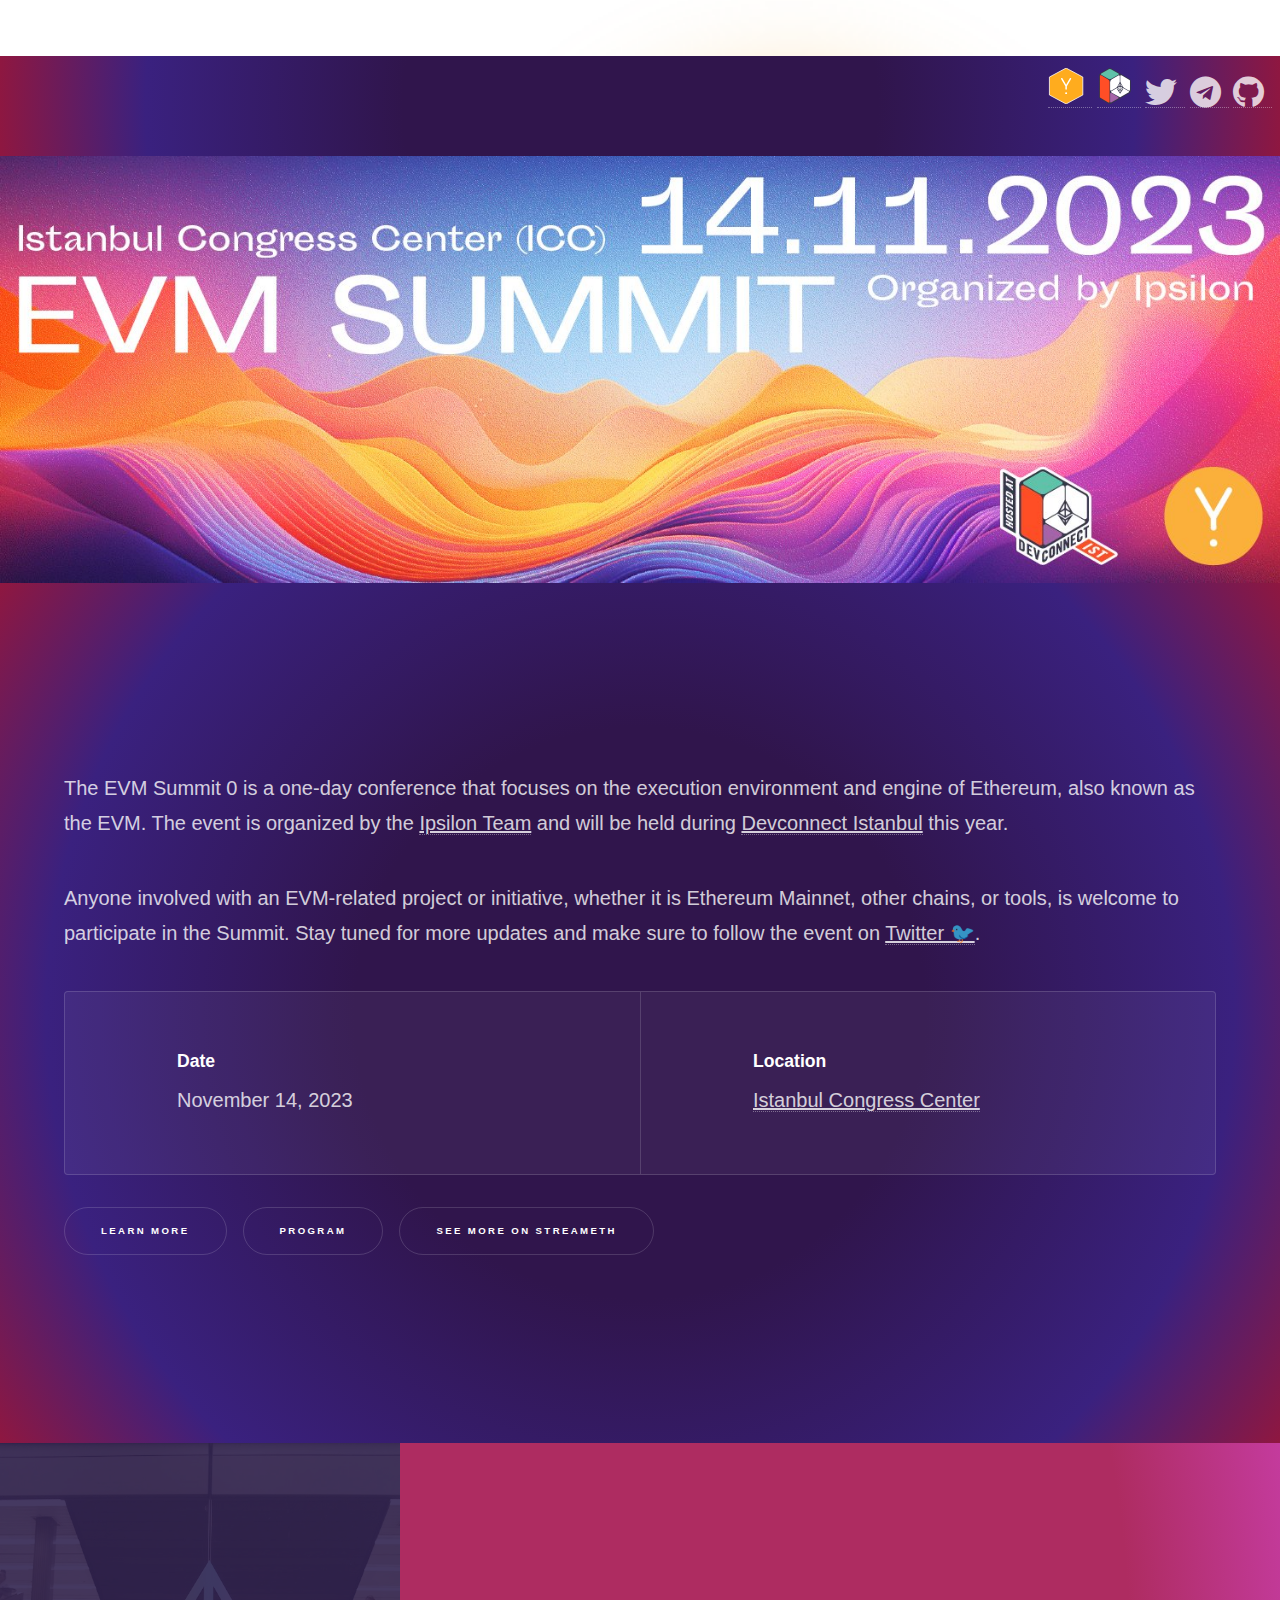
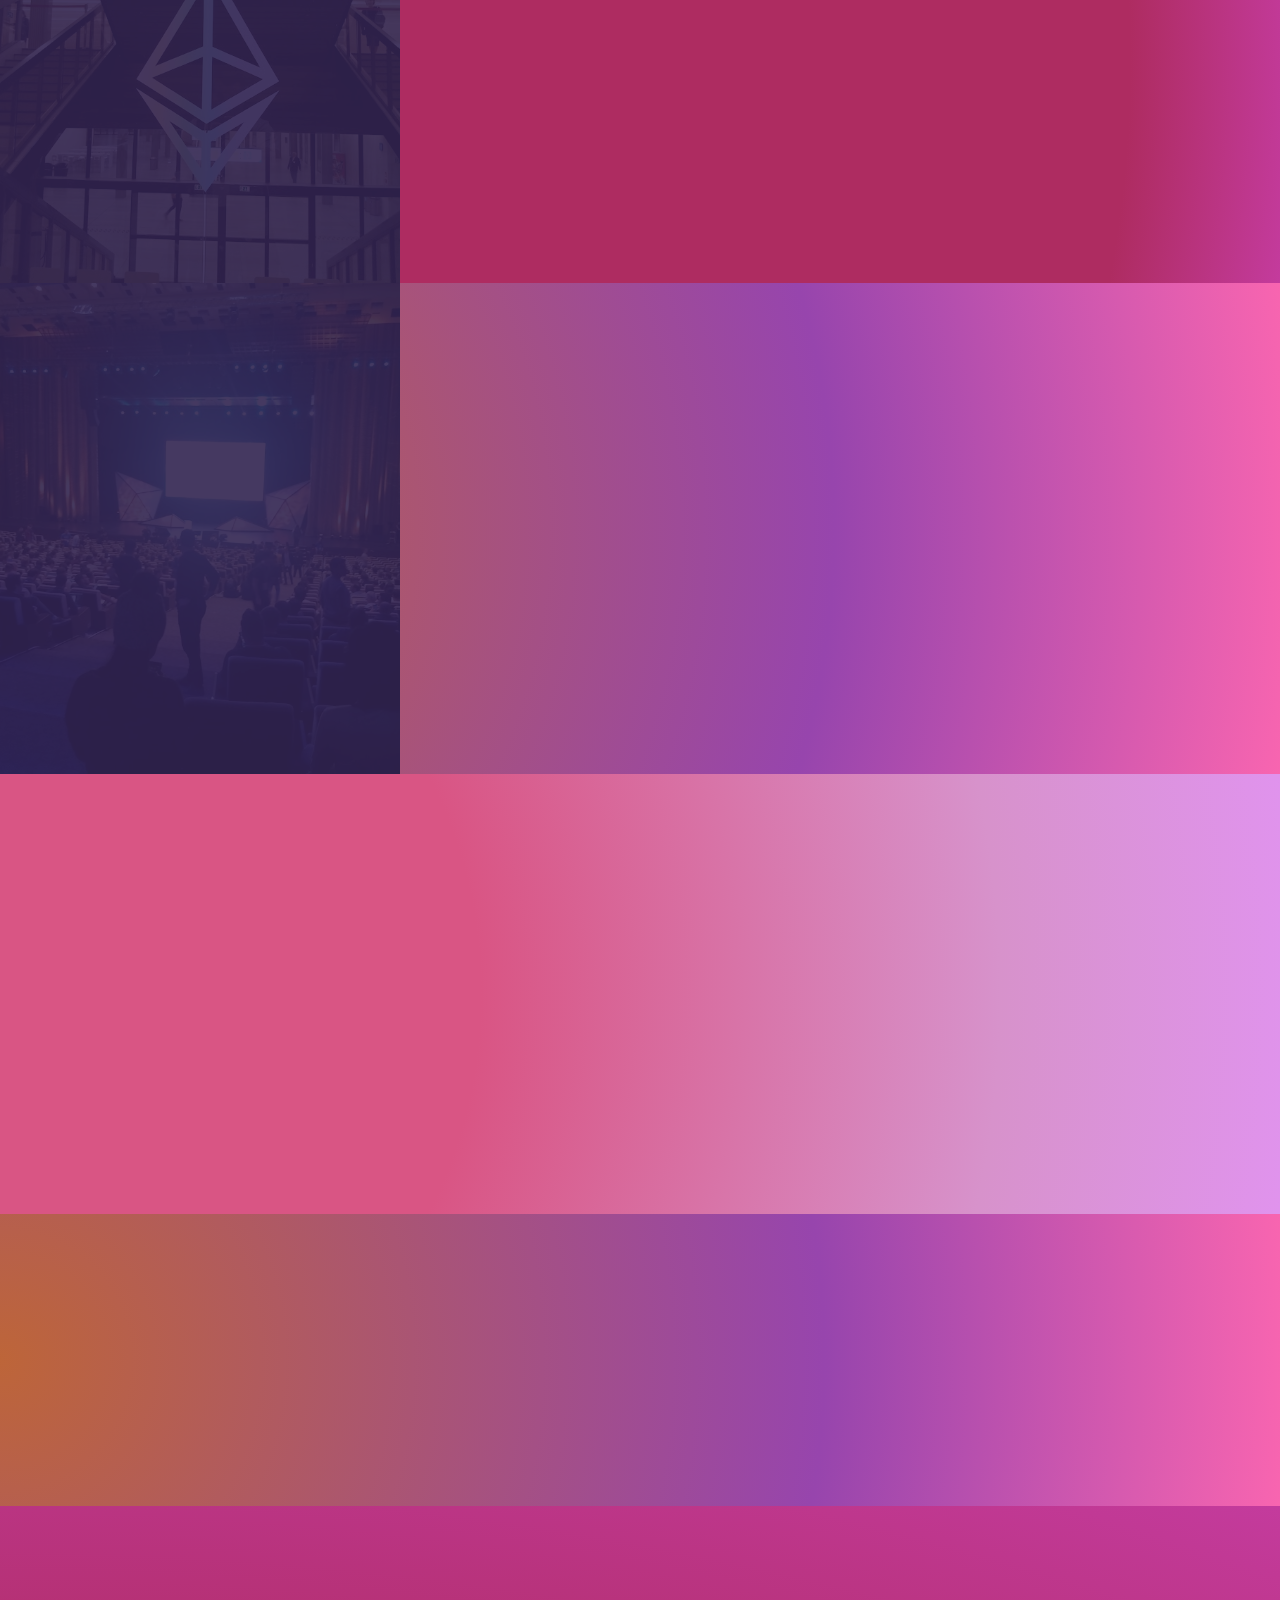
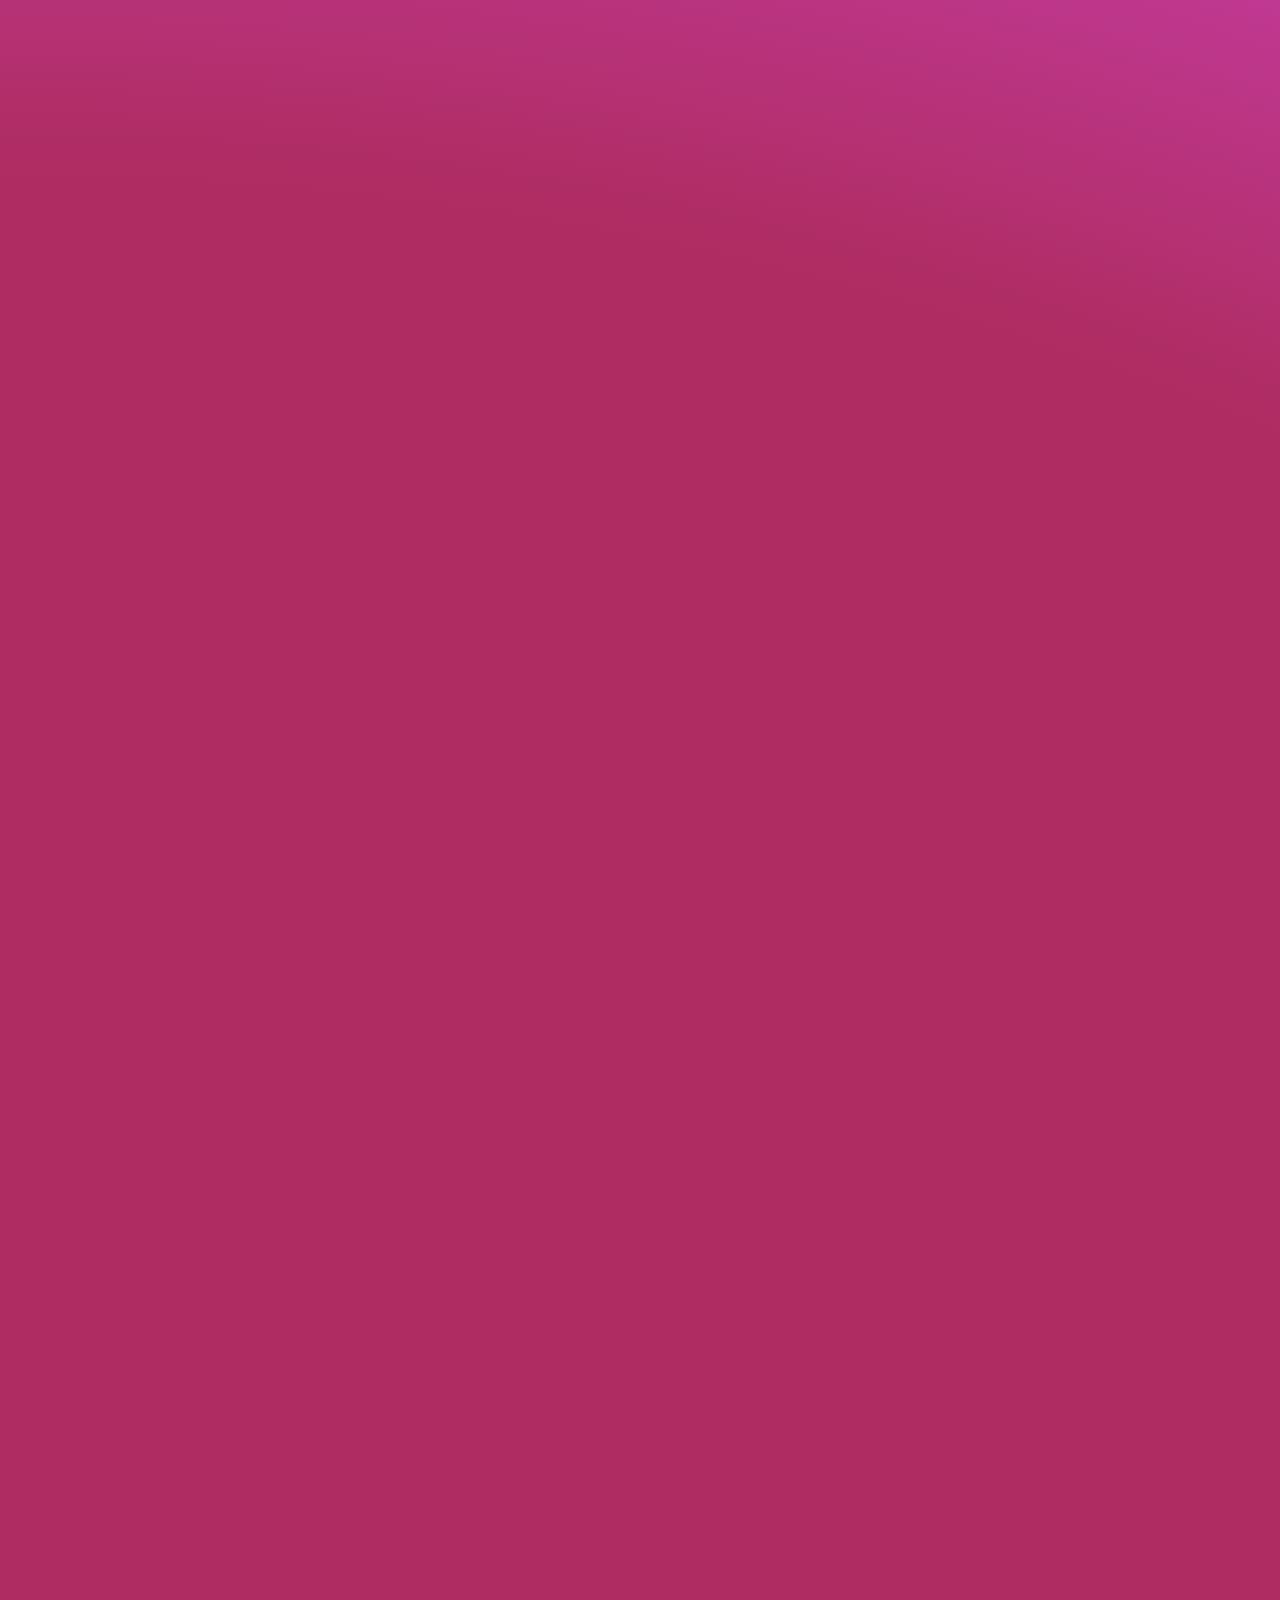
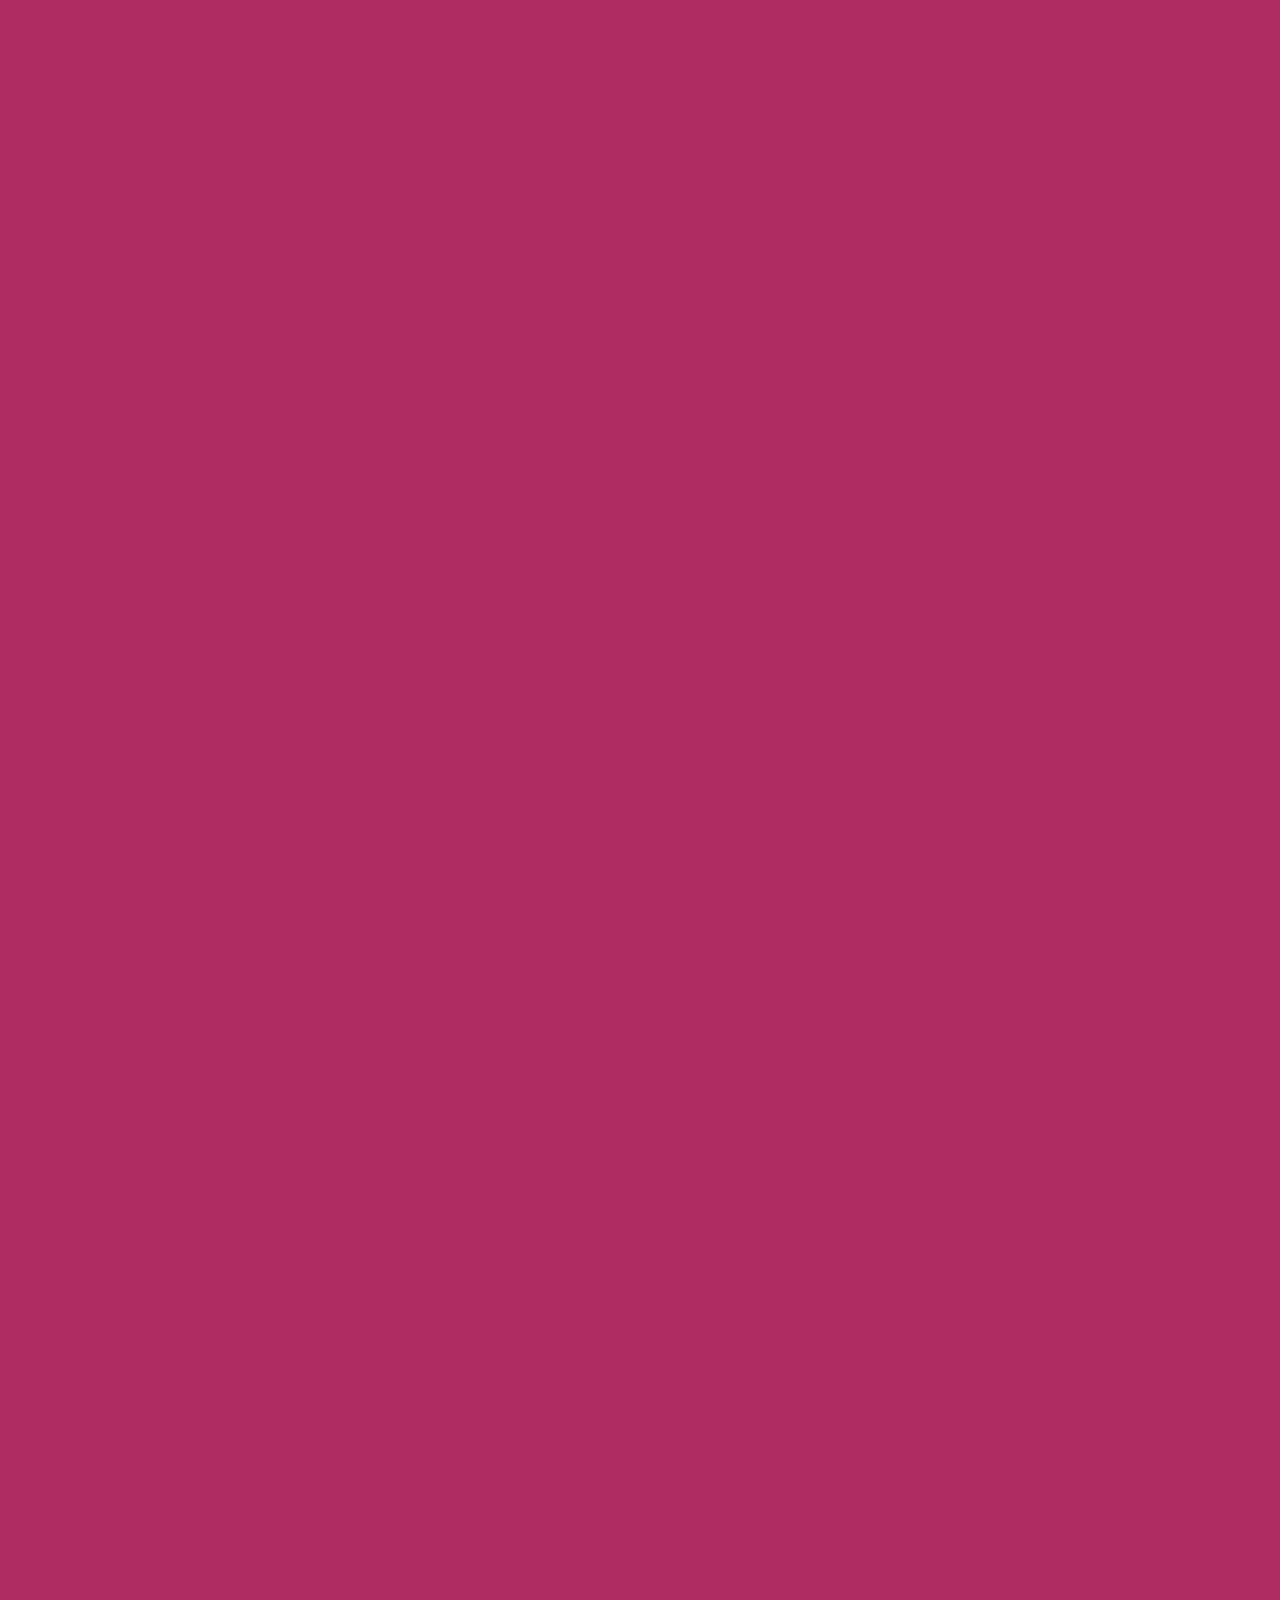
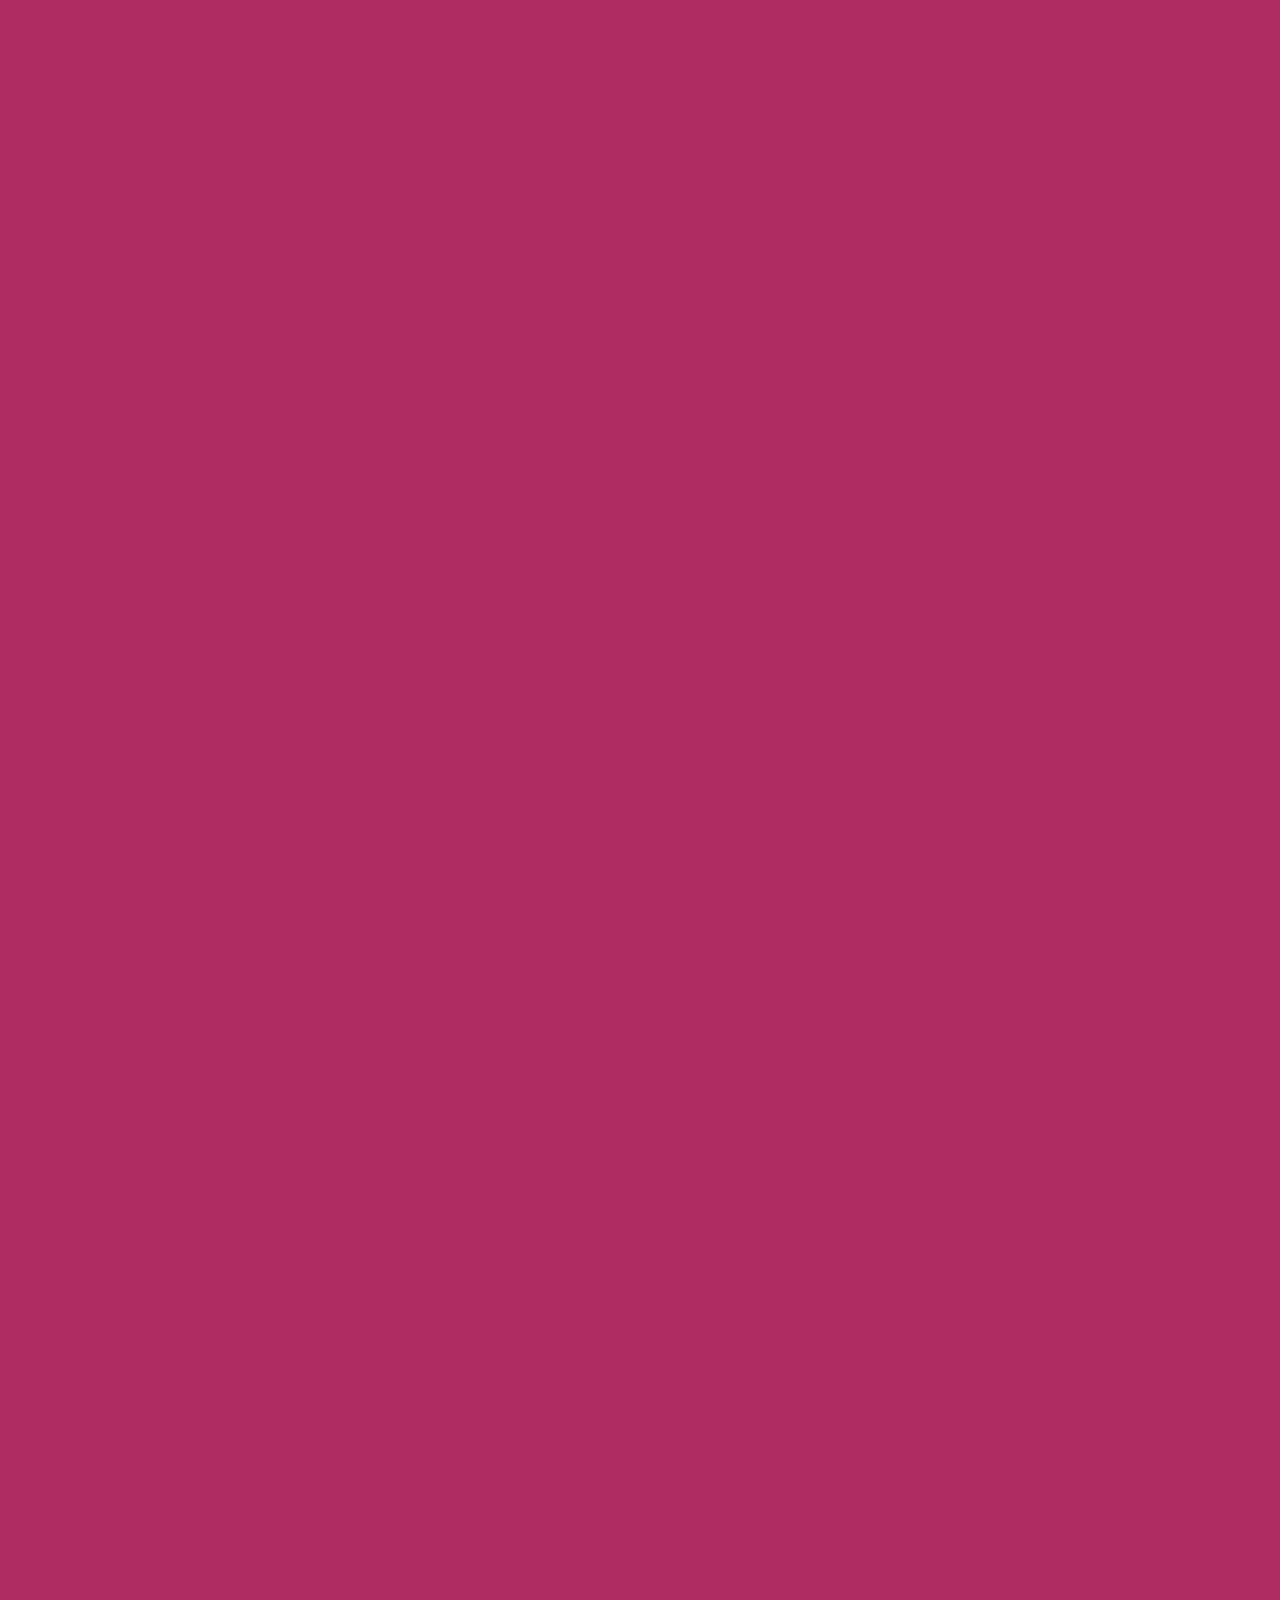
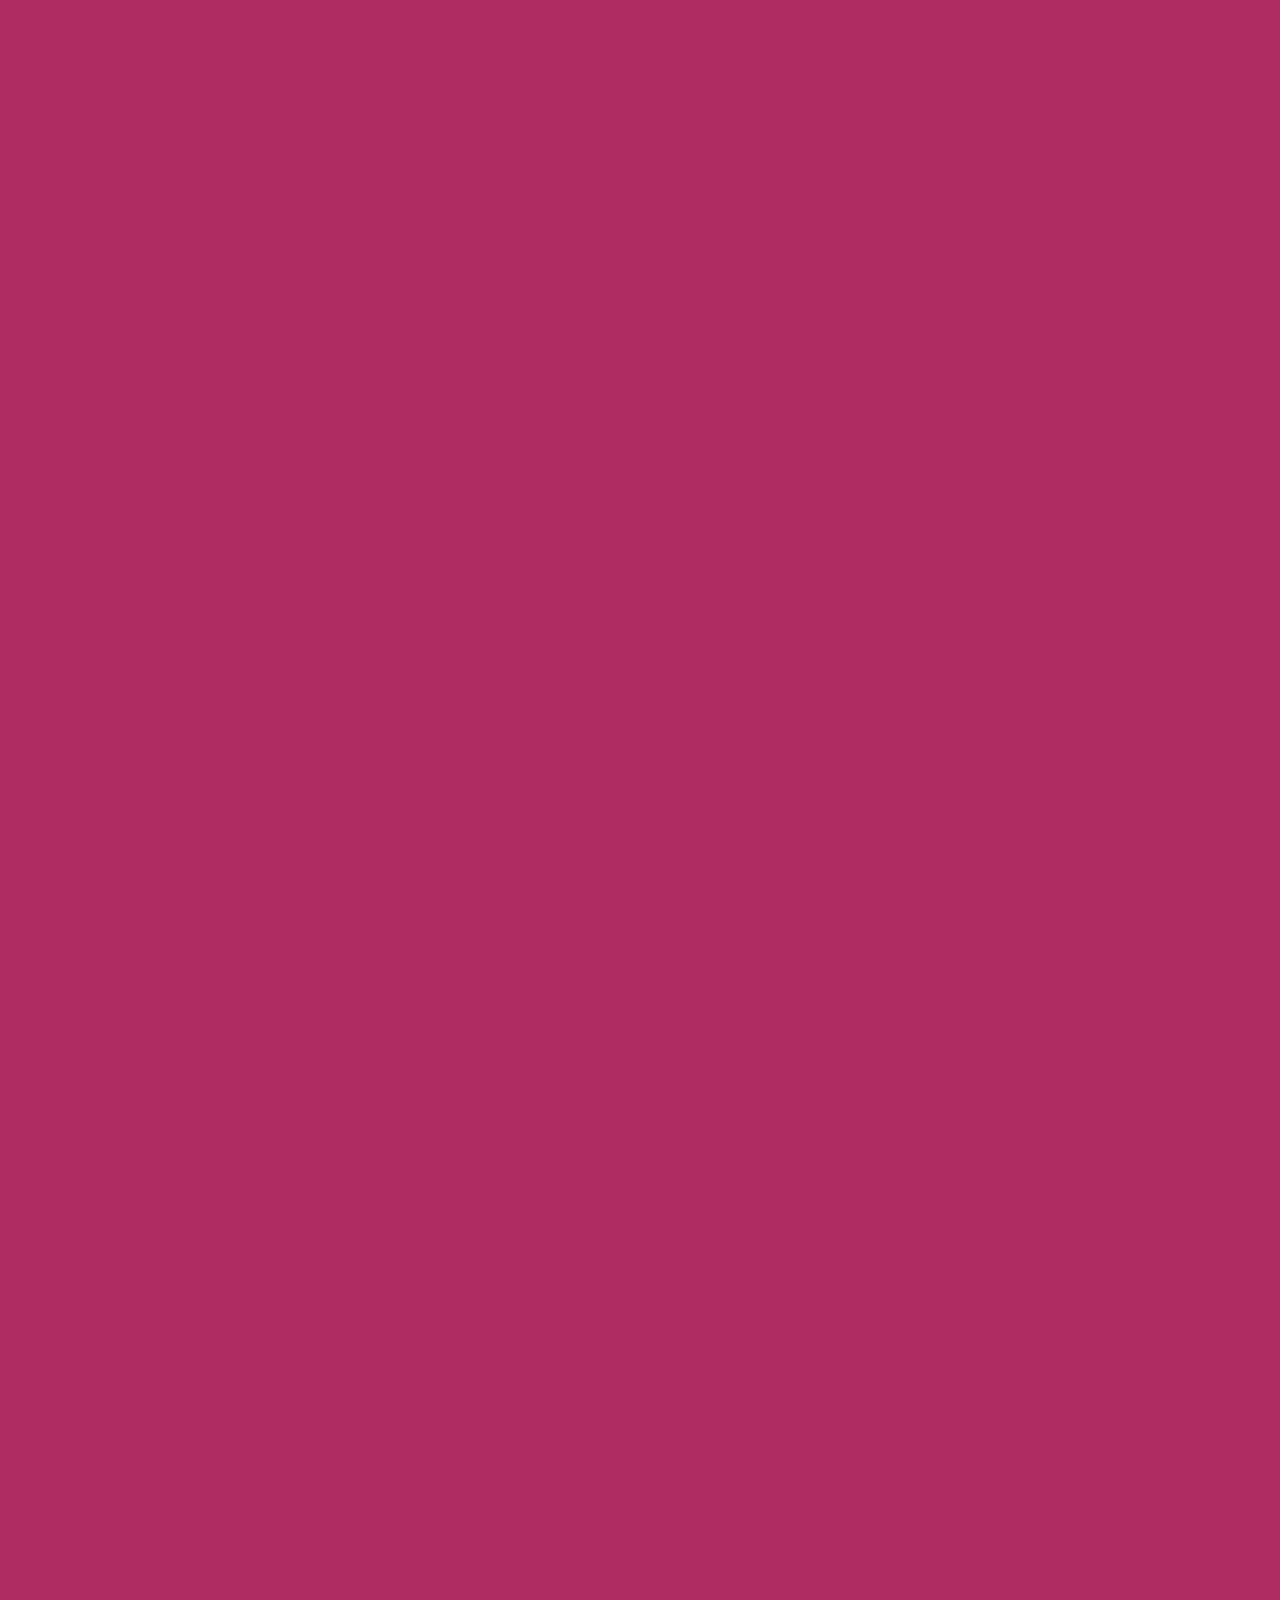
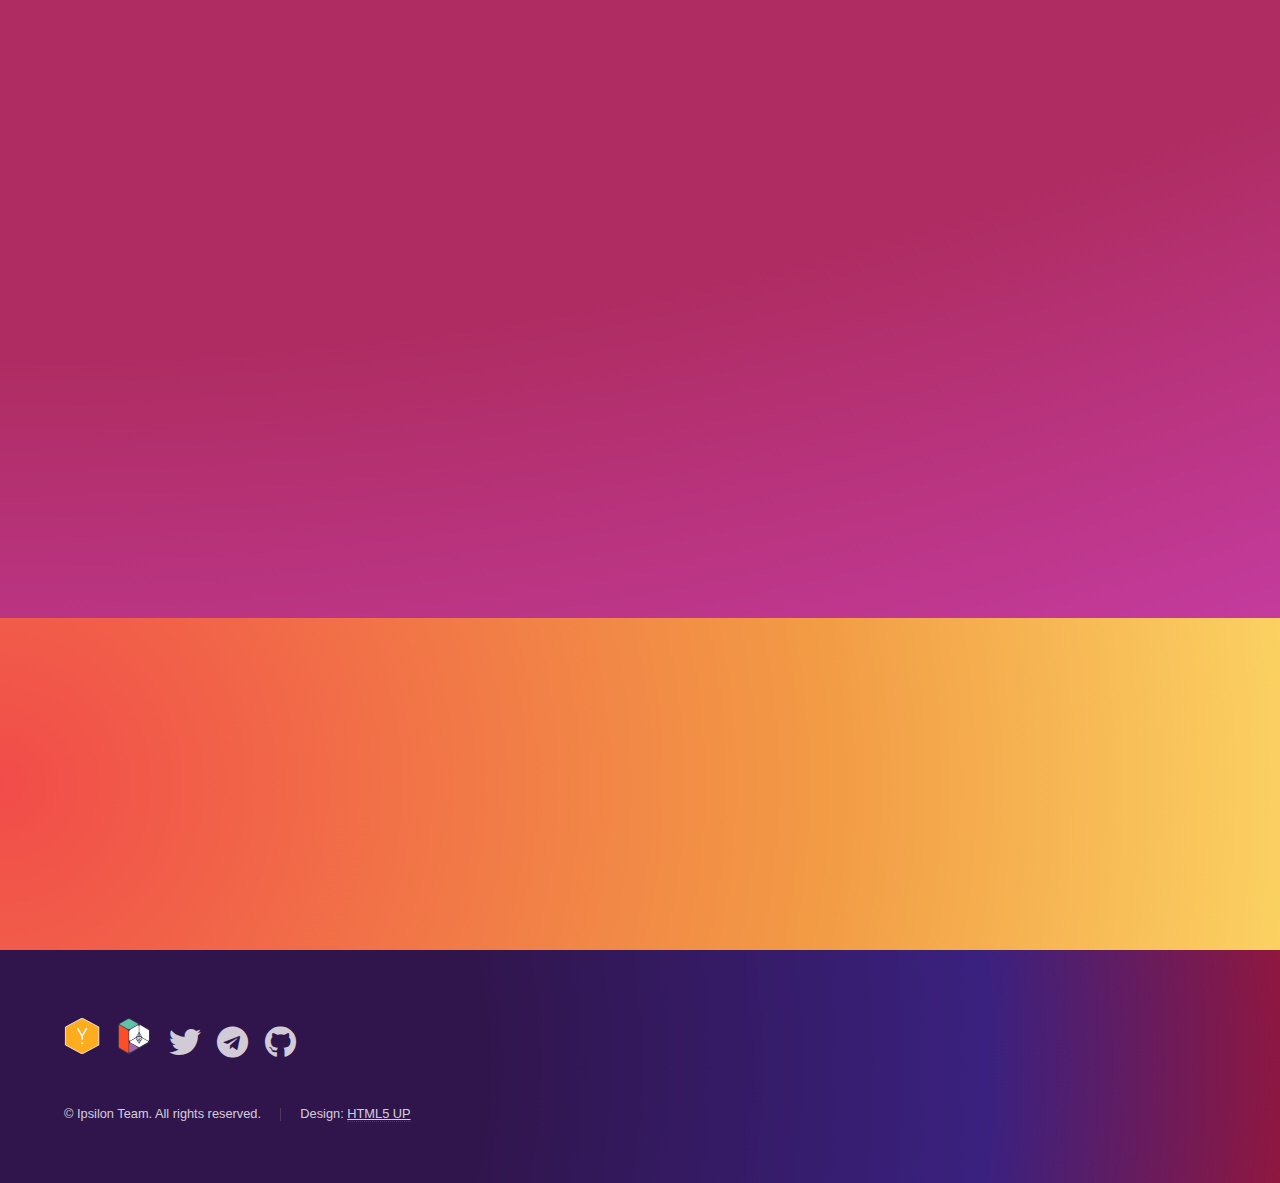
==== index.html @ c4e10562 "Replace Orest, Add Haichen Shen" ====
<!DOCTYPE HTML>
<!--
	Hyperspace by HTML5 UP
	html5up.net | @ajlkn
	Free for personal and commercial use under the CCA 3.0 license (html5up.net/license)
-->
<html>
	<head>
		<title>EVM Summit 0</title>
		<meta charset="utf-8" />
		<meta name="viewport" content="width=device-width, initial-scale=1, user-scalable=no" />
		<link rel="stylesheet" href="assets/css/main.css" />
		<noscript><link rel="stylesheet" href="assets/css/noscript.css" /></noscript>
	</head>
	<body class="is-preload" onload="loadSessions();">

	<!-- Mobile Menu -->
		<div class="topnav">
			<div id="navLinks">
				<a href="#banner" class="active-nv">Welcome</a>
				<a href="#mission">Mission</a>
				<a href="#expect">What to expect at the event?</a>
				<a href="#two">Who is this event directed to?</a>
        <a href="#applications">Applications</a>
				<a href="#speakers">Speakers</a>
				<a href="#program">Program</a>
			</div>

			<a href="javascript:void(0);" class="icon" onclick="showMenu()">
				<i class="fa fa-bars"></i>
			</a>
		</div>

		<!-- Sidebar -->
			<section id="sidebar">
				<div class="sidebar-logo">
					<img src="assets/logo.png">
				</div>
				<div class="inner">
					<nav>
						<ul>
							<li><a href="#banner">Welcome</a></li>
							<li><a href="#mission">Mission</a></li>
              <li><a href="#expect">What to expect at the event?</a></li>
							<li><a href="#two">Who is this event directed to?</a></li>
              <li><a href="#applications">Applications</a></li>
              <li><a href="#speakers">Speakers</a></li>
							<li><a href="#program">Program</a></li>
						</ul>
					</nav>
				</div>
			</section>

		<!-- Wrapper -->
			<div id="wrapper">
				<!-- Logo -->
					<section id="logo" class="wrapper style-logo fullscreen fade-up">
						<div class="inner">
							<div class="mobile-logo">
								<img class="mobile-logo" src="assets/logo.png">
							</div>
						</div>
					</section>

        <!-- Banner -->
        <section id="banner-top" class="wrapper style-top fade-up">
          <div id="sm-icons">
            <a href="https://ipsilon.xyz/" target="_blank"><img src="images/ipsilon_logo.svg"/></a>
            <a href="https://devconnect.org/" target="_blank"><img src="images/devconnect_logo.svg"/></a>
            <a href="https://twitter.com/evmsummit" target="_blank"><i class="icon brands fa-twitter fa-2x"></i></a>
            <a href="https://t.me/+zoWnI-n6gcIyNzRh" target="_blank"><i class="icon brands fa-telegram fa-2x"></i></a>
            <a href="https://github.com/ipsilon" target="_blank"><i class="icon brands fa-github fa-2x"></i></a>
          </div>
        </section>

        <section id="banner" class="wrapper style0 fade-up">
          <img src="images/banner.jpg"/>
        </section>

				<!-- Intro -->
					<section id="intro" class="wrapper style0 fullscreen fade-up">
						<div class="inner">
              <p>The EVM Summit 0 is a one-day conference that focuses on the execution environment and engine of Ethereum, also known as the 
              EVM. The event is organized by the <a href="https://notes.ethereum.org/@ipsilon/about">Ipsilon Team</a>
              and will be held during <a href="https://devconnect.org/">Devconnect Istanbul</a> this year.</p>
              <p>Anyone involved with an EVM-related project or initiative, whether it is Ethereum Mainnet, other chains, or tools, is welcome to
              participate in the Summit. Stay tuned for more updates and make sure to follow the event on <a href="http://twitter.com/evmsummit">Twitter 🐦</a>.</p>

              <div class="features">
                <section>
                  <span class="icon regular major fa-calendar"></span>
                  <h3>Date</h3>
                  <p>November 14, 2023</p>
                </section>
                <section>
                  <span class="icon regular major fa-location">📍 </span>
                  <h3>Location</h3>
                  <p><a href="https://goo.gl/maps/ZHnHX8uHYMvdN6q47" target="_blank">Istanbul Congress Center</a></p>
                </section>

              </div>

							<ul class="actions">
								<li><a href="#mission" class="button scrolly">Learn more</a></li>
                <li><a href="#program" class="button scrolly">Program</a></li>
                <li><a href="https://app.streameth.org/devconnect/evm_summit" class="button scrolly">See more on Streameth</a></li>
							</ul>
						</div>
					</section>

				<!-- One -->
					<section id="mission" class="wrapper style2 spotlights">
						<section>
							<a href="#" class="image"><img src="images/pic02.jpg" alt="" data-position="center center" /></a>
							<div class="content">
								<div class="inner">
									<h2>Mission</h2>
                  <p>The EVM Summit aims to explore and discuss various aspects of the Ethereum Virtual Machine (EVM) to identify challenges that need to be addressed, as well as areas for improvement, including related EIPs. Additionally, the summit will focus on challenges and future directions for L1 and L2 scaling solutions, including zkEVMs.</p>
                  <p>The event will foster conversations on how to improve collaboration between L1 and L2 networks, as well as among different L2 networks. The summit also aims to gather and discuss client-specific (including zkEVM) findings on EVM peculiarities. Furthermore, various interesting topics from the language and smart contract world will be covered as well.</p>
								</div>
							</div>
						</section>
          </section>
          <section id="expect" class="wrapper style3 spotlights">
						<section>
							<a href="#" class="image"><img src="images/pic01.jpg" alt="" data-position="top center" /></a>
							<div class="content">
								<div class="inner">
									<h2>What to expect at the event?</h2>
                  <p>The EVM Summit is an independent one-day event that takes place during the week of Devconnect in Istanbul. The summit will feature in-depth talks, panel discussions, workshops, and opportunities for collaboration among (core) developers, researchers, industry experts, and enthusiasts. The goal of the event is to explore and discuss various aspects of the EVM, and to advance its capabilities and adoption.</p>

                  <p>Please note that attendance is subject to application, acceptance, and confirmation, as the event has limited capacity.</p>

							<ul class="actions">
								<li><a href="#applications" class="button scrolly">Apply to attend</a></li>
							</ul>

								</div>
							</div>
						</section>
					</section>

					<section id="two" class="wrapper style4 fade-up">
						<div class="inner">
							<h2>Who is this event directed to?</h2>
							<p>EVM Summit is directed to:</p>

							<ul>
                <li>L1 protocol developers</li>
                <li>L2 protocol developers, especially zkEVMs</li>
                <li>Developers proposing EVM improvements (EIPs)</li>
                <li>Hardcore users of the EVM and smart contract developers</li>
                <li>Low-level language developers and users</li>
                <li>EVM tooling developers</li>
                <li>EVM enthusiasts in general</li>
							</ul>
						</div>
					</section>

        <!-- Applications -->
          <section id="applications" class="wrapper style3 fade-up">
            <div class="inner">
              <h2>Applications</h2>
                <p>If you are interested in attending the EVM Summit, we encourage you to fill out the application form below:</p>
                <ul class="actions">
                  <li><a href="https://forms.gle/CeFZua8kC7Jg4QA76" class="button scrolly">Apply to attend</a></li>
                </ul>
            </div>
          </section>

				<!-- Speakers -->
					<section id="speakers" class="wrapper style2 fade-up">
						<div class="inner">
							<h2>Speakers</h2>
              <div class="features">

               <!-- SPEAKERS_START -->
               <section id="speaker_1">
                   <img class="circular-square" src="images/speakers/andrei_maiboroda.jpg" alt="Andrei Maiboroda"/>
                   <h3>Andrei Maiboroda</h3>
                   <h4>Ipsilon - Ethereum Foundation</h4>
    
                   </section>
               <section id="speaker_2">
                   <img class="circular-square" src="images/speakers/ansgar_dietrichs.jpg" alt="Ansgar Dietrichs"/>
                   <h3>Ansgar Dietrichs</h3>
                   <h4>Ethereum Foundation</h4>
    
                   <ul class="actions">
                       <li><a id="show_bio_2" onclick="showBio(2)" href="#speaker_2" class="button scrolly">Read Bio</a></li>
                   </ul>
                   <div id="bio_2" class="hidden">
                       <p>Researcher at Ethereum Foundation</p>
                       <ul class="actions">
                           <li><a id="hide_bio_2" onclick="hideBio(2)" href="#speaker_2" class="button scrolly">Hide Bio</a></li>
                       </ul>
                     </div>
    
                   </section>
               <section id="speaker_3">
                   <img class="circular-square" src="images/speakers/alex_beregszaszi.jpg" alt="Alex Beregszaszi"/>
                   <h3>Alex Beregszaszi</h3>
                   <h4>Ipsilon - Ethereum Foundation</h4>
    
                   </section>
               <section id="speaker_4">
                   <img class="circular-square" src="images/speakers/alex_gluchowski.jpg" alt="Alex Gluchowski"/>
                   <h3>Alex Gluchowski</h3>
                   <h4>Matter Labs</h4>
    
                   <ul class="actions">
                       <li><a id="show_bio_4" onclick="showBio(4)" href="#speaker_4" class="button scrolly">Read Bio</a></li>
                   </ul>
                   <div id="bio_4" class="hidden">
                       <p>Alex Gluchowski is the Co-founder and CEO of Matter Labs, creators of zkSync.</p><p>As the world's most Ethereum-aligned Layer-2 solution, zkSync is on a mission to accelerate the mass adoption of crypto for personal sovereignty.</p><p>Alex is a highly experienced software architect and 3x founder with 15+ years of startup and engineering experience.</p><p>Prior to founding Matter Labs, he was the founding CTO of PaulCamper, the largest online camper-sharing platform in Europe.</p>
                       <ul class="actions">
                           <li><a id="hide_bio_4" onclick="hideBio(4)" href="#speaker_4" class="button scrolly">Hide Bio</a></li>
                       </ul>
                     </div>
    
                   </section>
               <section id="speaker_5">
                   <img class="circular-square" src="images/speakers/ayman_bouchareb.jpg" alt="Ayman Bouchareb"/>
                   <h3>Ayman Bouchareb</h3>
                   <h4>Nethermind</h4>
    
                   <ul class="actions">
                       <li><a id="show_bio_5" onclick="showBio(5)" href="#speaker_5" class="button scrolly">Read Bio</a></li>
                   </ul>
                   <div id="bio_5" class="hidden">
                       <p>Ayman is a 24 years old software engineer from Morocco, joined Nethermind last year as part of the core team, and mostly focus on EVM related topics (since Ayman likes VMs), and now Ayman works on small EIPs that touchs the EVM for Shanghai and Cancun forks as well as working on the full EOF update for the EVM.</p>
                       <ul class="actions">
                           <li><a id="hide_bio_5" onclick="hideBio(5)" href="#speaker_5" class="button scrolly">Hide Bio</a></li>
                       </ul>
                     </div>
    
                   </section>
               <section id="speaker_6">
                   <img class="circular-square" src="images/speakers/ben_livshitz.jpg" alt="Ben Livshitz"/>
                   <h3>Ben Livshitz</h3>
                   <h4>Matter Labs</h4>
    
                   <ul class="actions">
                       <li><a id="show_bio_6" onclick="showBio(6)" href="#speaker_6" class="button scrolly">Read Bio</a></li>
                   </ul>
                   <div id="bio_6" class="hidden">
                       <p>Ben is the VP of Research at Matter Labs and an associate professor at Imperial College London.</p><p>Ben is a computer scientist with a Ph.D. in computer science from Stanford University, with an h-index of 57 and over 10,000 citations to his papers. He is an inventor skilled at translating academic research into industrial practice, a research manager leading high-performance applied research teams, and a professor. Most of his work has direct industrial applications.</p><p>Currently, he serves as the VP of Research at Matter Labs. Previously, he led teams as the CEO of Zilliqa Research, a layer-1 blockchain, and as the Chief Scientist at Brave Software, leading innovative development across cryptography, machine learning, performance, security, privacy, and other domains. For many years, he worked as a researcher at Microsoft Research in Seattle.</p><p>He has also taught at UW, MIT, and Imperial College London. He has also filed dozens of patents based on his inventions.</p>
                       <ul class="actions">
                           <li><a id="hide_bio_6" onclick="hideBio(6)" href="#speaker_6" class="button scrolly">Hide Bio</a></li>
                       </ul>
                     </div>
    
                   </section>
               <section id="speaker_7">
                   <img class="circular-square" src="images/speakers/carlos_matallana.jpg" alt="Carlos Matallana"/>
                   <h3>Carlos Matallana</h3>
                   <h4>Polygon zkEVM</h4>
    
                   <ul class="actions">
                       <li><a id="show_bio_7" onclick="showBio(7)" href="#speaker_7" class="button scrolly">Read Bio</a></li>
                   </ul>
                   <div id="bio_7" class="hidden">
                       <p>Protocol blockchain engineer focused on L2 solutions.</p><p>Started working on Iden3 and then switch to develop the PoC of a rollup back in 2019.</p><p>Then Carlos started on Hermez network as a protocol engineer which became polygon zkEVM</p>
                       <ul class="actions">
                           <li><a id="hide_bio_7" onclick="hideBio(7)" href="#speaker_7" class="button scrolly">Hide Bio</a></li>
                       </ul>
                     </div>
    
                   </section>
               <section id="speaker_8">
                   <img class="circular-square" src="images/speakers/cperezz.jpg" alt="CPerezz"/>
                   <h3>CPerezz</h3>
                   <h4>Privacy&Scaling Explorations - Ethereum Foundation</h4>
    
                   <ul class="actions">
                       <li><a id="show_bio_8" onclick="showBio(8)" href="#speaker_8" class="button scrolly">Read Bio</a></li>
                   </ul>
                   <div id="bio_8" class="hidden">
                       <p>Working at PSE for 3+years. One of the main contributors of the ZKEVM and Halo2-PSE & halo2curves mantainer (among others).</p><p>Currently working on folding among any other random things that pickup my interest.</p>
                       <ul class="actions">
                           <li><a id="hide_bio_8" onclick="hideBio(8)" href="#speaker_8" class="button scrolly">Hide Bio</a></li>
                       </ul>
                     </div>
    
                   </section>
               <section id="speaker_9">
                   <img class="circular-square" src="images/speakers/daniel_kirchner.jpg" alt="Daniel Kirchner"/>
                   <h3>Daniel Kirchner</h3>
                   <h4>Solidity - Ethereum Foundation</h4>
    
                   </section>
               <section id="speaker_10">
                   <img class="circular-square" src="images/speakers/daniel_marzec.jpg" alt="Daniel Marzec (dmarz)"/>
                   <h3>Daniel Marzec (dmarz)</h3>
                   <h4>Flashbots</h4>
    
                   <ul class="actions">
                       <li><a id="show_bio_10" onclick="showBio(10)" href="#speaker_10" class="button scrolly">Read Bio</a></li>
                   </ul>
                   <div id="bio_10" class="hidden">
                       <p>SUAVE Protocol R&D</p>
                       <ul class="actions">
                           <li><a id="hide_bio_10" onclick="hideBio(10)" href="#speaker_10" class="button scrolly">Hide Bio</a></li>
                       </ul>
                     </div>
    
                   </section>
               <section id="speaker_11">
                   <img class="circular-square" src="images/speakers/david_pearce.jpg" alt="David Pearce"/>
                   <h3>David Pearce</h3>
                   <h4>Consensys</h4>
    
                   <ul class="actions">
                       <li><a id="show_bio_11" onclick="showBio(11)" href="#speaker_11" class="button scrolly">Read Bio</a></li>
                   </ul>
                   <div id="bio_11" class="hidden">
                       <p>David is a research engineer in the Trustworthy Smart Contracts Team at ConsenSys.</p><p>David's current focus is on the application of formal methods to smart contracts.</p><p>Before that, David was an Associate Professor in the School of Engineering and Computer Science at Victoria University of Wellington, NZ.</p><p>David graduated from the Department of Computing at Imperial College London, and moved to New Zealand in 2004.</p><p>David's research interests are in programming languages, compilers, static analysis and formal verification.  David is the author of the Whiley programming language which (like Dafny) supports formal verification of functional specifications (i.e. preconditions / postconditions).</p>
                       <ul class="actions">
                           <li><a id="hide_bio_11" onclick="hideBio(11)" href="#speaker_11" class="button scrolly">Hide Bio</a></li>
                       </ul>
                     </div>
    
                   </section>
               <section id="speaker_12">
                   <img class="circular-square" src="images/speakers/david_weisiger.jpg" alt="David Weisiger"/>
                   <h3>David Weisiger</h3>
                   <h4>Taiko Labs</h4>
    
                   <ul class="actions">
                       <li><a id="show_bio_12" onclick="showBio(12)" href="#speaker_12" class="button scrolly">Read Bio</a></li>
                   </ul>
                   <div id="bio_12" class="hidden">
                       <p>Head of DevRel @ Taiko Labs</p>
                       <ul class="actions">
                           <li><a id="hide_bio_12" onclick="hideBio(12)" href="#speaker_12" class="button scrolly">Hide Bio</a></li>
                       </ul>
                     </div>
    
                   </section>
               <section id="speaker_13">
                   <img class="circular-square" src="images/speakers/danno_ferrin.jpg" alt="Danno Ferrin"/>
                   <h3>Danno Ferrin</h3>
                   <h4>Hyperledger Besu</h4>
    
                   <ul class="actions">
                       <li><a id="show_bio_13" onclick="showBio(13)" href="#speaker_13" class="button scrolly">Read Bio</a></li>
                   </ul>
                   <div id="bio_13" class="hidden">
                       <p>Danno is Principal Software Engineer at Hedera Hashgraph, where he integrates the EVM into the Hedera network.</p><p>Previously he was Lead Protocol Engineer at ConsenSys Software Inc on their Ethereum Mainnet team, where he chose to go "full crypto" after leaving Google.</p><p>Danno also worked at McDonalds as a crew member in his youth, so he is fully hedged against any DeFi downturn.</p><p>Danno is a maintainer for the Hyperledger Besu project.</p>
                       <ul class="actions">
                           <li><a id="hide_bio_13" onclick="hideBio(13)" href="#speaker_13" class="button scrolly">Hide Bio</a></li>
                       </ul>
                     </div>
    
                   </section>
               <section id="speaker_14">
                   <img class="circular-square" src="images/speakers/dragan_rakita.jpg" alt="Dragan Rakita"/>
                   <h3>Dragan Rakita</h3>
                   <h4>Paradigm</h4>
    
                   <ul class="actions">
                       <li><a id="show_bio_14" onclick="showBio(14)" href="#speaker_14" class="button scrolly">Read Bio</a></li>
                   </ul>
                   <div id="bio_14" class="hidden">
                       <p>Reth core dev, revm author.</p>
                       <ul class="actions">
                           <li><a id="hide_bio_14" onclick="hideBio(14)" href="#speaker_14" class="button scrolly">Hide Bio</a></li>
                       </ul>
                     </div>
    
                   </section>
               <section id="speaker_15">
                   <img class="circular-square" src="images/speakers/eduard_sanou.jpg" alt="Eduard Sanou"/>
                   <h3>Eduard Sanou</h3>
                   <h4>PSE</h4>
    
                   <ul class="actions">
                       <li><a id="show_bio_15" onclick="showBio(15)" href="#speaker_15" class="button scrolly">Read Bio</a></li>
                   </ul>
                   <div id="bio_15" class="hidden">
                       <p>Learned zk in iden3 (now Polygon Hermez) while developing a decentralized identity protocol, and later a zkRollup.</p><p>Now working on the zkEVM CE project in PSE (EF) for nearly 2 years</p>
                       <ul class="actions">
                           <li><a id="hide_bio_15" onclick="hideBio(15)" href="#speaker_15" class="button scrolly">Hide Bio</a></li>
                       </ul>
                     </div>
    
                   </section>
               <section id="speaker_16">
                   <img class="circular-square" src="images/speakers/federico_kunze_kullmer.jpg" alt="Federico Kunze Küllmer"/>
                   <h3>Federico Kunze Küllmer</h3>
                   <h4>Evmos</h4>
    
                   <ul class="actions">
                       <li><a id="show_bio_16" onclick="showBio(16)" href="#speaker_16" class="button scrolly">Read Bio</a></li>
                   </ul>
                   <div id="bio_16" class="hidden">
                       <p>Founder of Evmos, CEO at Altiplanic. Previously IBC & Cosmos Core Engineer</p>
                       <ul class="actions">
                           <li><a id="hide_bio_16" onclick="hideBio(16)" href="#speaker_16" class="button scrolly">Hide Bio</a></li>
                       </ul>
                     </div>
    
                   </section>
               <section id="speaker_17">
                   <img class="circular-square" src="images/speakers/greg_colvin.jpg" alt="Greg Colvin"/>
                   <h3>Greg Colvin</h3>
                   <h4></h4>
    
                   </section>
               <section id="speaker_18">
                   <img class="circular-square" src="images/speakers/haichen_shen.jpg" alt="Haichen Shen"/>
                   <h3>Haichen Shen</h3>
                   <h4>Scroll</h4>
    
                   <ul class="actions">
                       <li><a id="show_bio_18" onclick="showBio(18)" href="#speaker_18" class="button scrolly">Read Bio</a></li>
                   </ul>
                   <div id="bio_18" class="hidden">
                       <p>Co-founder of Scroll</p>
                       <ul class="actions">
                           <li><a id="hide_bio_18" onclick="hideBio(18)" href="#speaker_18" class="button scrolly">Hide Bio</a></li>
                       </ul>
                     </div>
    
                   </section>
               <section id="speaker_19">
                   <img class="circular-square" src="images/speakers/harikrishnan_mulackal.jpg" alt="Harikrishnan Mulackal"/>
                   <h3>Harikrishnan Mulackal</h3>
                   <h4></h4>
    
                   </section>
               <section id="speaker_20">
                   <img class="circular-square" src="images/speakers/jacek_glen.jpg" alt="Jacek Glen"/>
                   <h3>Jacek Glen</h3>
                   <h4>Gas Cost Estimator - Imapp</h4>
    
                   <ul class="actions">
                       <li><a id="show_bio_20" onclick="showBio(20)" href="#speaker_20" class="button scrolly">Read Bio</a></li>
                   </ul>
                   <div id="bio_20" class="hidden">
                       <p>Jacek have almost 20 years of experience developing and designing systems in industries spanning from banking to finance to big data to insurance.</p><p>In recent years, Jacek have focused on all aspects of blockchain technologies. Jacek is involved in developing Ethereum clients, smart contracts and web3 apps.</p>
                       <ul class="actions">
                           <li><a id="hide_bio_20" onclick="hideBio(20)" href="#speaker_20" class="button scrolly">Hide Bio</a></li>
                       </ul>
                     </div>
    
                   </section>
               <section id="speaker_21">
                   <img class="circular-square" src="images/speakers/john_toman.jpg" alt="John Toman"/>
                   <h3>John Toman</h3>
                   <h4>Certora Inc.</h4>
    
                   <ul class="actions">
                       <li><a id="show_bio_21" onclick="showBio(21)" href="#speaker_21" class="button scrolly">Read Bio</a></li>
                   </ul>
                   <div id="bio_21" class="hidden">
                       <p>Dr. John Toman is the VP of R&D at Certora Inc.</p><p>He leads the development of the Certora Prover and specializes in static analysis.</p><p>He received his PhD in 2019 from the University of Washington.</p><p>Dr. Toman’s research focuses on bringing the power of automated verification to real-world, industrial settings. His award-winning, impact-focused research has been published at several top conferences in the field.</p>
                       <ul class="actions">
                           <li><a id="hide_bio_21" onclick="hideBio(21)" href="#speaker_21" class="button scrolly">Hide Bio</a></li>
                       </ul>
                     </div>
    
                   </section>
               <section id="speaker_22">
                   <img class="circular-square" src="images/speakers/jordi_baylina.jpg" alt="Jordi Baylina"/>
                   <h3>Jordi Baylina</h3>
                   <h4>Polygon</h4>
    
                   </section>
               <section id="speaker_23">
                   <img class="circular-square" src="images/speakers/jose_pedro_sousa.jpg" alt="José Pedro Sousa"/>
                   <h3>José Pedro Sousa</h3>
                   <h4>Aztec Labs</h4>
    
                   <ul class="actions">
                       <li><a id="show_bio_23" onclick="showBio(23)" href="#speaker_23" class="button scrolly">Read Bio</a></li>
                   </ul>
                   <div id="bio_23" class="hidden">
                       <p>A musician and teacher became Developer Relations Engineer at Aztec.</p><p>Previously at Polygon and Mindera, this fellow geek loves web3 and its private solutions, and is a serious candidate for "jack of all trades, master of none".</p>
                       <ul class="actions">
                           <li><a id="hide_bio_23" onclick="hideBio(23)" href="#speaker_23" class="button scrolly">Hide Bio</a></li>
                       </ul>
                     </div>
    
                   </section>
               <section id="speaker_24">
                   <img class="circular-square" src="images/speakers/leonardo_alt.jpg" alt="Leonardo Alt"/>
                   <h3>Leonardo Alt</h3>
                   <h4>powdr</h4>
    
                   <ul class="actions">
                       <li><a id="show_bio_24" onclick="showBio(24)" href="#speaker_24" class="button scrolly">Read Bio</a></li>
                   </ul>
                   <div id="bio_24" class="hidden">
                       <p>Leo currently works on powdr building zkVM tooling.</p><p>Before that he worked on Formal Verification and Solidity at the Ethereum Foundation for many years, mostly doing research and building tools for formal verification of smart contracts and zk circuits.</p><p>Leo also holds a PhD in Computer Science, focused on SMT solving and software verification.</p>
                       <ul class="actions">
                           <li><a id="hide_bio_24" onclick="hideBio(24)" href="#speaker_24" class="button scrolly">Hide Bio</a></li>
                       </ul>
                     </div>
    
                   </section>
               <section id="speaker_25">
                   <img class="circular-square" src="images/speakers/lightclient.jpg" alt="Lightclient"/>
                   <h3>Lightclient</h3>
                   <h4>Geth - Ethereum Foundation</h4>
    
                   </section>
               <section id="speaker_26">
                   <img class="circular-square" src="images/speakers/mamy_andre_ratsimbazafy.jpg" alt="Mamy André-Ratsimbazafy"/>
                   <h3>Mamy André-Ratsimbazafy</h3>
                   <h4>Taiko</h4>
    
                   <ul class="actions">
                       <li><a id="show_bio_26" onclick="showBio(26)" href="#speaker_26" class="button scrolly">Read Bio</a></li>
                   </ul>
                   <div id="bio_26" class="hidden">
                       <p>Mamy has been an Ethereum core dev for 5 years, developing the Nimbus consensus client. After the success of The Merge, he now focuses on scaling Ethereum, by leading the ZK engineering team at Taiko.</p>
                       <ul class="actions">
                           <li><a id="hide_bio_26" onclick="hideBio(26)" href="#speaker_26" class="button scrolly">Hide Bio</a></li>
                       </ul>
                     </div>
    
                   </section>
               <section id="speaker_27">
                   <img class="circular-square" src="images/speakers/marius_van_der_wijden.jpg" alt="Marius van der Wijden"/>
                   <h3>Marius van der Wijden</h3>
                   <h4>Geth - Ethereum Foundation</h4>
    
                   <ul class="actions">
                       <li><a id="show_bio_27" onclick="showBio(27)" href="#speaker_27" class="button scrolly">Read Bio</a></li>
                   </ul>
                   <div id="bio_27" class="hidden">
                       <p>Marius is a developer at the Ethereum Foundation as a member of the Geth client team.</p>
                       <ul class="actions">
                           <li><a id="hide_bio_27" onclick="hideBio(27)" href="#speaker_27" class="button scrolly">Hide Bio</a></li>
                       </ul>
                     </div>
    
                   </section>
               <section id="speaker_28">
                   <img class="circular-square" src="images/speakers/morgan_weaver.jpg" alt="Morgan Weaver"/>
                   <h3>Morgan Weaver</h3>
                   <h4>OpenZeppelin</h4>
    
                   <ul class="actions">
                       <li><a id="show_bio_28" onclick="showBio(28)" href="#speaker_28" class="button scrolly">Read Bio</a></li>
                   </ul>
                   <div id="bio_28" class="hidden">
                       <p>Morgan came to Web3 in early 2022, from the fields of deep learning, DevOps, and distributed systems within the Web2 landscape.</p><p>Throughout this transition, Morgan has enjoyed building knowledge in Solidity, smart contract auditing, and systems-level Web3 security.</p><p>While their work at OpenZeppelin has heavily focused on onchain monitoring and automation as well as proof of concept work, it has also included contributions to security standards with the Ethereum Enterprise Alliance, and participation in many hackathons, communities and events.</p><p>Morgan lives and works in Lisbon, and intends to help Web3 make a positive disruption is the existing social, financial, and operational structures of Web2.</p>
                       <ul class="actions">
                           <li><a id="hide_bio_28" onclick="hideBio(28)" href="#speaker_28" class="button scrolly">Hide Bio</a></li>
                       </ul>
                     </div>
    
                   </section>
               <section id="speaker_29">
                   <img class="circular-square" src="images/speakers/neville_grech.jpg" alt="Neville Grech"/>
                   <h3>Neville Grech</h3>
                   <h4>Dedaub</h4>
    
                   <ul class="actions">
                       <li><a id="show_bio_29" onclick="showBio(29)" href="#speaker_29" class="button scrolly">Read Bio</a></li>
                   </ul>
                   <div id="bio_29" class="hidden">
                       <p>Neville is the Director and co-founder of <a href="https://dedaub.com">Dedaub</a>. Neville expertise is focused on program analysis, mostly applied to security applications.</p><p>Before Dedaub Neville had a mostly academic career.  Have authored the first work that applies static analysis to the security of smart contracts, this work was subsequently <a href="https://www.sigplan.org/Highlights/Papers/"> highlighted by ACM SIGPLAN </a> and <a href="https://cacm.acm.org/magazines/2020/10/247600-madmax/fulltext"> Communications of the ACM</a>.</p><p>Throughout Naville's career also developed novel techniques and tools in the areas of energy efficient software development, smart contracts, semantics and generative programming.</p><p>Some popular tools Naville have codeveloped include decompilers and security analyzers for the Ethereum platform (MadMax and Gigahorse) and Java pointer and taint analysis frameworks (Doop, P/Taint and HeapDL).</p><p>Previously, Naville was Reach High Fellow at the University of Athens, a Senior Research Associate at the University of Bristol, and have worked in industry as a Data Scientist and Software Engineer.</p><p>Naville hold a PhD from the University of Southampton.</p>
                       <ul class="actions">
                           <li><a id="hide_bio_29" onclick="hideBio(29)" href="#speaker_29" class="button scrolly">Hide Bio</a></li>
                       </ul>
                     </div>
    
                   </section>
               <section id="speaker_30">
                   <img class="circular-square" src="images/speakers/niklas_kunkel.jpg" alt="Niklas Kunkel"/>
                   <h3>Niklas Kunkel</h3>
                   <h4>Chronicle Labs - Chronicle Protocol - MakerDAO</h4>
    
                   <ul class="actions">
                       <li><a id="show_bio_30" onclick="showBio(30)" href="#speaker_30" class="button scrolly">Read Bio</a></li>
                   </ul>
                   <div id="bio_30" class="hidden">
                       <p>Founder of Chronicle Labs, the developers of Chronicle Protocol.</p><p>Nik began his crypto journey at IBM Research, where he worked on the Hyperledger blockchain and early supply chain finance applications.</p><p>In 2017 he joined MakerDAO to create Dai, the first decentralized stablecoin on Ethereum.</p><p>Nik is responsible for creating DSProxy. An industry-standard account abstraction primitive, OasisDEX, the first decentralized exchange on Ethereum with an order matching engine, as well as Chronicle Oracle Protocol, which secures over $10B of assets locked in MakerDAO.</p>
                       <ul class="actions">
                           <li><a id="hide_bio_30" onclick="hideBio(30)" href="#speaker_30" class="button scrolly">Hide Bio</a></li>
                       </ul>
                     </div>
    
                   </section>
               <section id="speaker_31">
                   <img class="circular-square" src="images/speakers/pawel_bylica.jpg" alt="Paweł Bylica"/>
                   <h3>Paweł Bylica</h3>
                   <h4>Ipsilon - Ethereum Foundation</h4>
    
                   </section>
               <section id="speaker_32">
                   <img class="circular-square" src="images/speakers/radoslaw_zagorowicz.jpg" alt="Radosław Zagórowicz"/>
                   <h3>Radosław Zagórowicz</h3>
                   <h4>Ipsilon - Ethereum Foundation</h4>
    
                   </section>
               <section id="speaker_33">
                   <img class="circular-square" src="images/speakers/rami_khalil.jpg" alt="Rami Khalil"/>
                   <h3>Rami Khalil</h3>
                   <h4>Zeth (RISC Zero)</h4>
    
                   </section>
               <section id="speaker_34">
                   <img class="circular-square" src="images/speakers/raul_jordan.jpg" alt="Raul Jordan"/>
                   <h3>Raul Jordan</h3>
                   <h4>Offchain Labs</h4>
    
                   <ul class="actions">
                       <li><a id="show_bio_34" onclick="showBio(34)" href="#speaker_34" class="button scrolly">Read Bio</a></li>
                   </ul>
                   <div id="bio_34" class="hidden">
                       <p>Raul Jordan is a senior software engineer at Offchain Labs and a maintainer of the Prysm Ethereum consensus client.</p><p>Hes an avid fan of programming languages and onboarding a lot more developers outside of blockchain into the exciting world of Ethereum technology.</p>
                       <ul class="actions">
                           <li><a id="hide_bio_34" onclick="hideBio(34)" href="#speaker_34" class="button scrolly">Hide Bio</a></li>
                       </ul>
                     </div>
    
                   </section>
               <section id="speaker_35">
                   <img class="circular-square" src="images/speakers/remco.jpg" alt="Remco"/>
                   <h3>Remco</h3>
                   <h4>Nomic Foundation</h4>
    
                   <ul class="actions">
                       <li><a id="show_bio_35" onclick="showBio(35)" href="#speaker_35" class="button scrolly">Read Bio</a></li>
                   </ul>
                   <div id="bio_35" class="hidden">
                       <p>Remco is the tech lead on Nomic Foundation's EDR team, where he works on the open-source building blocks that empower developers to create new dev tools for the Ethereum ecosystem.</p>
                       <ul class="actions">
                           <li><a id="hide_bio_35" onclick="hideBio(35)" href="#speaker_35" class="button scrolly">Hide Bio</a></li>
                       </ul>
                     </div>
    
                   </section>
               <section id="speaker_36">
                   <img class="circular-square" src="images/speakers/raoul_schaffranek.jpg" alt="Raoul Schaffranek"/>
                   <h3>Raoul Schaffranek</h3>
                   <h4>Runtime Verification</h4>
    
                   <ul class="actions">
                       <li><a id="show_bio_36" onclick="showBio(36)" href="#speaker_36" class="button scrolly">Read Bio</a></li>
                   </ul>
                   <div id="bio_36" class="hidden">
                       <p>Raoul Schaffranek studied Computer Science at RWTH Aachen University, Germany, where he obtained B.Sc. and M.Sc. degrees.</p><p>He wrote his master thesis about compositional modeling and fully automated verification of distributed systems and formalized his findings with the Isabelle proof assistant.</p><p>Before joining RV, Raoul worked for more than eight years as a software engineer for the German software company graphodata AG.</p><p>Raoul considers programming a human-centric rather than machine-centric activity, and he firmly believes that we should build modern programming languages and verification tools upon this perspective.</p>
                       <ul class="actions">
                           <li><a id="hide_bio_36" onclick="hideBio(36)" href="#speaker_36" class="button scrolly">Hide Bio</a></li>
                       </ul>
                     </div>
    
                   </section>
               <section id="speaker_37">
                   <img class="circular-square" src="images/speakers/smriti_verma.jpg" alt="Smriti Verma"/>
                   <h3>Smriti Verma</h3>
                   <h4>OpenZeppelin</h4>
    
                   <ul class="actions">
                       <li><a id="show_bio_37" onclick="showBio(37)" href="#speaker_37" class="button scrolly">Read Bio</a></li>
                   </ul>
                   <div id="bio_37" class="hidden">
                       <p>Smriti has been working at OpenZeppelin as a Blockchain Security Engineer, since 2020.</p><p>Prior to transition into web3 security, she was working as a blockchain solutions engineer. She comes from a software development background, and has a masters in Data Analytics.</p>
                       <ul class="actions">
                           <li><a id="hide_bio_37" onclick="hideBio(37)" href="#speaker_37" class="button scrolly">Hide Bio</a></li>
                       </ul>
                     </div>
    
                   </section>
               <section id="speaker_38">
                   <img class="circular-square" src="images/speakers/tim_beiko.jpg" alt="Tim Beiko"/>
                   <h3>Tim Beiko</h3>
                   <h4>Ethereum Foundation</h4>
    
                   <ul class="actions">
                       <li><a id="show_bio_38" onclick="showBio(38)" href="#speaker_38" class="button scrolly">Read Bio</a></li>
                   </ul>
                   <div id="bio_38" class="hidden">
                       <p>Tim runs the AllCoreDevs call for Ethereum</p>
                       <ul class="actions">
                           <li><a id="hide_bio_38" onclick="hideBio(38)" href="#speaker_38" class="button scrolly">Hide Bio</a></li>
                       </ul>
                     </div>
    
                   </section>
               <section id="speaker_39">
                   <img class="circular-square" src="images/speakers/ujval_misra.jpg" alt="Ujval Misra"/>
                   <h3>Ujval Misra</h3>
                   <h4>UC Berkeley; Specular</h4>
    
                   <ul class="actions">
                       <li><a id="show_bio_39" onclick="showBio(39)" href="#speaker_39" class="button scrolly">Read Bio</a></li>
                   </ul>
                   <div id="bio_39" class="hidden">
                       <p>Ujval is a CS PhD student at UC Berkeley, advised by Dawn Song.</p><p>His research interests broadly lie in security and privacy—particularly in the context of decentralized trust.</p><p>His recent focus has been on decentralization problems in Ethereum-based L2 systems.</p>
                       <ul class="actions">
                           <li><a id="hide_bio_39" onclick="hideBio(39)" href="#speaker_39" class="button scrolly">Hide Bio</a></li>
                       </ul>
                     </div>
    
                   </section>
               <section id="speaker_40">
                   <img class="circular-square" src="images/speakers/ulas_erdogan.jpg" alt="Ulaş Erdoğan"/>
                   <h3>Ulaş Erdoğan</h3>
                   <h4>Clave</h4>
    
                   <ul class="actions">
                       <li><a id="show_bio_40" onclick="showBio(40)" href="#speaker_40" class="button scrolly">Read Bio</a></li>
                   </ul>
                   <div id="bio_40" class="hidden">
                       <p>Ulaş is a Blockchain developer based in Istanbul. Currently a member of the Clave team which is building an AA-based wallet solution utilizing secure elements for signature abstraction in the mobile devices. Ulaş  is also Head of Development in the Ethylene Studio and ex-president of ITU Blockchain, which is the first and biggest university blockchain society in Turkey.</p>
                       <ul class="actions">
                           <li><a id="hide_bio_40" onclick="hideBio(40)" href="#speaker_40" class="button scrolly">Hide Bio</a></li>
                       </ul>
                     </div>
    
                   </section>
               <!-- SPEAKERS_END -->

              </div>
						</div>
					</section>


				<!-- Program -->
					<section id="program" class="wrapper style6 fade-up">
						<div class="inner">
							<h1>Program</h1>

              <ul class="actions">
                <li><a id="emirgan1-button" onclick="showSessions('emirgan1')" href="#program" class="button disabled scrolly">Emirgan 1</a></li>
                <li><a id="emirgan2-button" onclick="showSessions('emirgan2')" href="#program" class="button scrolly">Emirgan 2</a></li>
              </ul>

              <div id="sessions-main" class="sessions">
              </div>

              <div id="sessions-breakout" class="sessions">
              </div>
						</div>
					</section>

			</div>

		<!-- Footer -->
			<footer id="footer" class="wrapper style7">
				<div class="inner">
					<ul class="icons">
						<li><a href="https://ipsilon.xyz/" target="_blank"><img src="images/ipsilon_logo.svg"/></a></li>
            <li><a href="https://devconnect.org/" target="_blank"><img src="images/devconnect_logo.svg"/></a></li>
						<li><a href="https://twitter.com/evmsummit" class="icon brands fa-twitter fa-2x"><span class="label">Twitter</span></a></li>
            <li><a href="https://t.me/+zoWnI-n6gcIyNzRh" target="_blank"><i class="icon brands fa-telegram fa-2x"></i></a></li>
						<li><a href="https://github.com/ipsilon" class="icon brands fa-github fa-2x"><span class="label">GitHub</span></a></li>
					</ul>

					<ul class="menu">
						<li>&copy; Ipsilon Team. All rights reserved.</li><li>Design: <a href="http://html5up.net">HTML5 UP</a></li>
					</ul>
				</div>
			</footer>

		<!-- Scripts -->
			<script src="assets/js/jquery.min.js"></script>
			<script src="assets/js/jquery.scrollex.min.js"></script>
			<script src="assets/js/jquery.scrolly.min.js"></script>
			<script src="assets/js/browser.min.js"></script>
			<script src="assets/js/breakpoints.min.js"></script>
			<script src="assets/js/util.js"></script>
			<script src="assets/js/main.js"></script>

	</body>
</html>
---- assets/css/main.css ----
@import url(fontawesome-all.min.css);

/*
	Hyperspace by HTML5 UP
	html5up.net | @ajlkn
	Free for personal and commercial use under the CCA 3.0 license (html5up.net/license)
*/

html, body, div, span, applet, object,
iframe, h1, h2, h3, h4, h5, h6, p, blockquote,
pre, a, abbr, acronym, address, big, cite,
code, del, dfn, em, img, ins, kbd, q, s, samp,
small, strike, strong, sub, sup, tt, var, b,
u, i, center, dl, dt, dd, ol, ul, li, fieldset,
form, label, legend, table, caption, tbody,
tfoot, thead, tr, th, td, article, aside,
canvas, details, embed, figure, figcaption,
footer, header, hgroup, menu, nav, output, ruby,
section, summary, time, mark, audio, video {
	margin: 0;
	padding: 0;
	border: 0;
	font-size: 100%;
	font: inherit;
	vertical-align: baseline;}

article, aside, details, figcaption, figure,
footer, header, hgroup, menu, nav, section {
	display: block;}

body {
	line-height: 1;
}

ol, ul {
	list-style: none;
}

blockquote, q {
	quotes: none;
}

	blockquote:before, blockquote:after, q:before, q:after {
		content: '';
		content: none;
	}

table {
	border-collapse: collapse;
	border-spacing: 0;
}

body {
	-webkit-text-size-adjust: none;
}

mark {
	background-color: transparent;
	color: inherit;
}

input::-moz-focus-inner {
	border: 0;
	padding: 0;
}

input, select, textarea {
	-moz-appearance: none;
	-webkit-appearance: none;
	-ms-appearance: none;
	appearance: none;
}

/* Basic */

	@-ms-viewport {
		width: device-width;
	}

	body {
		-ms-overflow-style: scrollbar;
	}

	@media screen and (max-width: 480px) {

		html, body {
			min-width: 320px;
		}

	}

	html {
		box-sizing: border-box;
	}

	*, *:before, *:after {
		box-sizing: inherit;
	}

	body {
		background: #312450;
	}

		body.is-preload *, body.is-preload *:before, body.is-preload *:after {
			-moz-animation: none !important;
			-webkit-animation: none !important;
			-ms-animation: none !important;
			animation: none !important;
			-moz-transition: none !important;
			-webkit-transition: none !important;
			-ms-transition: none !important;
			transition: none !important;
		}

/* Type */

	body, input, select, textarea {
		color: rgba(255, 255, 255, 0.8);
		font-family: Arial, Helvetica, sans-serif;
		font-size: 16.5pt;
		font-weight: normal;
		line-height: 1.75;
	}

		@media screen and (max-width: 1680px) {

			body, input, select, textarea {
				font-size: 13pt;
			}

		}

		@media screen and (max-width: 1280px) {

			body, input, select, textarea {
				font-size: 12pt;
			}

		}

		@media screen and (max-width: 360px) {

			body, input, select, textarea {
				font-size: 11pt;
			}

		}

	a {
		-moz-transition: color 0.2s ease, border-bottom-color 0.2s ease;
		-webkit-transition: color 0.2s ease, border-bottom-color 0.2s ease;
		-ms-transition: color 0.2s ease, border-bottom-color 0.2s ease;
		transition: color 0.2s ease, border-bottom-color 0.2s ease;
		border-bottom: dotted 1px rgba(255, 255, 255, 0.35);
		color: inherit;
	}

		a:hover {
			border-bottom-color: transparent;
			color: #ffffff;
		}

	strong, b {
		color: #ffffff;
		font-weight: bold;
	}

	em, i {
		font-style: italic;
	}

	p {
		margin: 0 0 2em 0;
	}

	h1, h2, h3, h4, h5, h6 {
		color: #ffffff;
		font-weight: bold;
		line-height: 1.5;
		margin: 0 0 0.5em 0;
	}

		h1 a, h2 a, h3 a, h4 a, h5 a, h6 a {
			color: inherit;
			text-decoration: none;
		}

	h1 {
		font-size: 2.75em;
	}

		h1.major {
			margin: 0 0 1.3em 0;
			position: relative;
			padding-bottom: 0.35em;
		}

			h1.major:after {
				background-image: -moz-linear-gradient(to right, #5e42a6, #b74e91);
				background-image: -webkit-linear-gradient(to right, #5e42a6, #b74e91);
				background-image: -ms-linear-gradient(to right, #5e42a6, #b74e91);
				background-image: linear-gradient(to right, #5e42a6, #b74e91);
				-moz-transition: max-width 0.2s ease;
				-webkit-transition: max-width 0.2s ease;
				-ms-transition: max-width 0.2s ease;
				transition: max-width 0.2s ease;
				border-radius: 0.2em;
				bottom: 0;
				content: '';
				height: 0.05em;
				position: absolute;
				right: 0;
				width: 100%;
			}

	h2 {
		font-size: 1.75em;
	}

	h3 {
		font-size: 1.1em;
	}

	h4 {
		font-size: 0.8em;
	}

	h5 {
		font-size: 0.7em;
	}

	h6 {
		font-size: 0.6em;
	}

	@media screen and (max-width: 736px) {

		h1 {
			font-size: 2em;
		}

		h2 {
			font-size: 1.25em;
		}

		h3 {
			font-size: 1em;
		}

		h4 {
			font-size: 0.8em;
		}

		h5 {
			font-size: 0.6em;
		}

		h6 {
			font-size: 0.6em;
		}

	}

	sub {
		font-size: 0.8em;
		position: relative;
		top: 0.5em;
	}

	sup {
		font-size: 0.8em;
		position: relative;
		top: -0.5em;
	}

	blockquote {
		border-left: solid 4px rgba(255, 255, 255, 0.15);
		font-style: italic;
		margin: 0 0 2em 0;
		padding: 0.5em 0 0.5em 2em;
	}

	code {
		background: rgba(255, 255, 255, 0.05);
		border-radius: 0.25em;
		border: solid 1px rgba(255, 255, 255, 0.15);
		font-family: "Courier New", monospace;
		font-size: 0.9em;
		margin: 0 0.25em;
		padding: 0.25em 0.65em;
	}

	pre {
		-webkit-overflow-scrolling: touch;
		font-family: "Courier New", monospace;
		font-size: 0.9em;
		margin: 0 0 2em 0;
	}

		pre code {
			display: block;
			line-height: 1.75em;
			padding: 1em 1.5em;
			overflow-x: auto;
		}

	hr {
		border: 0;
		border-bottom: solid 1px rgba(255, 255, 255, 0.15);
		margin: 2em 0;
	}

		hr.major {
			margin: 3em 0;
		}

	.align-left {
		text-align: left;
	}

	.align-center {
		text-align: center;
	}

	.align-right {
		text-align: right;
	}

/* Row */

	.row {
		display: flex;
		flex-wrap: wrap;
		box-sizing: border-box;
		align-items: stretch;
	}

		.row > * {
			box-sizing: border-box;
		}

		.row.gtr-uniform > * > :last-child {
			margin-bottom: 0;
		}

		.row.aln-left {
			justify-content: flex-start;
		}

		.row.aln-center {
			justify-content: center;
		}

		.row.aln-right {
			justify-content: flex-end;
		}

		.row.aln-top {
			align-items: flex-start;
		}

		.row.aln-middle {
			align-items: center;
		}

		.row.aln-bottom {
			align-items: flex-end;
		}

		.row > .imp {
			order: -1;
		}

		.row > .col-1 {
			width: 8.33333%;
		}

		.row > .off-1 {
			margin-left: 8.33333%;
		}

		.row > .col-2 {
			width: 16.66667%;
		}

		.row > .off-2 {
			margin-left: 16.66667%;
		}

		.row > .col-3 {
			width: 25%;
		}

		.row > .off-3 {
			margin-left: 25%;
		}

		.row > .col-4 {
			width: 33.33333%;
		}

		.row > .off-4 {
			margin-left: 33.33333%;
		}

		.row > .col-5 {
			width: 41.66667%;
		}

		.row > .off-5 {
			margin-left: 41.66667%;
		}

		.row > .col-6 {
			width: 50%;
		}

		.row > .off-6 {
			margin-left: 50%;
		}

		.row > .col-7 {
			width: 58.33333%;
		}

		.row > .off-7 {
			margin-left: 58.33333%;
		}

		.row > .col-8 {
			width: 66.66667%;
		}

		.row > .off-8 {
			margin-left: 66.66667%;
		}

		.row > .col-9 {
			width: 75%;
		}

		.row > .off-9 {
			margin-left: 75%;
		}

		.row > .col-10 {
			width: 83.33333%;
		}

		.row > .off-10 {
			margin-left: 83.33333%;
		}

		.row > .col-11 {
			width: 91.66667%;
		}

		.row > .off-11 {
			margin-left: 91.66667%;
		}

		.row > .col-12 {
			width: 100%;
		}

		.row > .off-12 {
			margin-left: 100%;
		}

		.row.gtr-0 {
			margin-top: 0;
			margin-left: 0em;
		}

			.row.gtr-0 > * {
				padding: 0 0 0 0em;
			}

			.row.gtr-0.gtr-uniform {
				margin-top: 0em;
			}

				.row.gtr-0.gtr-uniform > * {
					padding-top: 0em;
				}

		.row.gtr-25 {
			margin-top: 0;
			margin-left: -0.375em;
		}

			.row.gtr-25 > * {
				padding: 0 0 0 0.375em;
			}

			.row.gtr-25.gtr-uniform {
				margin-top: -0.375em;
			}

				.row.gtr-25.gtr-uniform > * {
					padding-top: 0.375em;
				}

		.row.gtr-50 {
			margin-top: 0;
			margin-left: -0.75em;
		}

			.row.gtr-50 > * {
				padding: 0 0 0 0.75em;
			}

			.row.gtr-50.gtr-uniform {
				margin-top: -0.75em;
			}

				.row.gtr-50.gtr-uniform > * {
					padding-top: 0.75em;
				}

		.row {
			margin-top: 0;
			margin-left: -1.5em;
		}

			.row > * {
				padding: 0 0 0 1.5em;
			}

			.row.gtr-uniform {
				margin-top: -1.5em;
			}

				.row.gtr-uniform > * {
					padding-top: 1.5em;
				}

		.row.gtr-150 {
			margin-top: 0;
			margin-left: -2.25em;
		}

			.row.gtr-150 > * {
				padding: 0 0 0 2.25em;
			}

			.row.gtr-150.gtr-uniform {
				margin-top: -2.25em;
			}

				.row.gtr-150.gtr-uniform > * {
					padding-top: 2.25em;
				}

		.row.gtr-200 {
			margin-top: 0;
			margin-left: -3em;
		}

			.row.gtr-200 > * {
				padding: 0 0 0 3em;
			}

			.row.gtr-200.gtr-uniform {
				margin-top: -3em;
			}

				.row.gtr-200.gtr-uniform > * {
					padding-top: 3em;
				}

		@media screen and (max-width: 1680px) {

			.row {
				display: flex;
				flex-wrap: wrap;
				box-sizing: border-box;
				align-items: stretch;
			}

				.row > * {
					box-sizing: border-box;
				}

				.row.gtr-uniform > * > :last-child {
					margin-bottom: 0;
				}

				.row.aln-left {
					justify-content: flex-start;
				}

				.row.aln-center {
					justify-content: center;
				}

				.row.aln-right {
					justify-content: flex-end;
				}

				.row.aln-top {
					align-items: flex-start;
				}

				.row.aln-middle {
					align-items: center;
				}

				.row.aln-bottom {
					align-items: flex-end;
				}

				.row > .imp-xlarge {
					order: -1;
				}

				.row > .col-1-xlarge {
					width: 8.33333%;
				}

				.row > .off-1-xlarge {
					margin-left: 8.33333%;
				}

				.row > .col-2-xlarge {
					width: 16.66667%;
				}

				.row > .off-2-xlarge {
					margin-left: 16.66667%;
				}

				.row > .col-3-xlarge {
					width: 25%;
				}

				.row > .off-3-xlarge {
					margin-left: 25%;
				}

				.row > .col-4-xlarge {
					width: 33.33333%;
				}

				.row > .off-4-xlarge {
					margin-left: 33.33333%;
				}

				.row > .col-5-xlarge {
					width: 41.66667%;
				}

				.row > .off-5-xlarge {
					margin-left: 41.66667%;
				}

				.row > .col-6-xlarge {
					width: 50%;
				}

				.row > .off-6-xlarge {
					margin-left: 50%;
				}

				.row > .col-7-xlarge {
					width: 58.33333%;
				}

				.row > .off-7-xlarge {
					margin-left: 58.33333%;
				}

				.row > .col-8-xlarge {
					width: 66.66667%;
				}

				.row > .off-8-xlarge {
					margin-left: 66.66667%;
				}

				.row > .col-9-xlarge {
					width: 75%;
				}

				.row > .off-9-xlarge {
					margin-left: 75%;
				}

				.row > .col-10-xlarge {
					width: 83.33333%;
				}

				.row > .off-10-xlarge {
					margin-left: 83.33333%;
				}

				.row > .col-11-xlarge {
					width: 91.66667%;
				}

				.row > .off-11-xlarge {
					margin-left: 91.66667%;
				}

				.row > .col-12-xlarge {
					width: 100%;
				}

				.row > .off-12-xlarge {
					margin-left: 100%;
				}

				.row.gtr-0 {
					margin-top: 0;
					margin-left: 0em;
				}

					.row.gtr-0 > * {
						padding: 0 0 0 0em;
					}

					.row.gtr-0.gtr-uniform {
						margin-top: 0em;
					}

						.row.gtr-0.gtr-uniform > * {
							padding-top: 0em;
						}

				.row.gtr-25 {
					margin-top: 0;
					margin-left: -0.375em;
				}

					.row.gtr-25 > * {
						padding: 0 0 0 0.375em;
					}

					.row.gtr-25.gtr-uniform {
						margin-top: -0.375em;
					}

						.row.gtr-25.gtr-uniform > * {
							padding-top: 0.375em;
						}

				.row.gtr-50 {
					margin-top: 0;
					margin-left: -0.75em;
				}

					.row.gtr-50 > * {
						padding: 0 0 0 0.75em;
					}

					.row.gtr-50.gtr-uniform {
						margin-top: -0.75em;
					}

						.row.gtr-50.gtr-uniform > * {
							padding-top: 0.75em;
						}

				.row {
					margin-top: 0;
					margin-left: -1.5em;
				}

					.row > * {
						padding: 0 0 0 1.5em;
					}

					.row.gtr-uniform {
						margin-top: -1.5em;
					}

						.row.gtr-uniform > * {
							padding-top: 1.5em;
						}

				.row.gtr-150 {
					margin-top: 0;
					margin-left: -2.25em;
				}

					.row.gtr-150 > * {
						padding: 0 0 0 2.25em;
					}

					.row.gtr-150.gtr-uniform {
						margin-top: -2.25em;
					}

						.row.gtr-150.gtr-uniform > * {
							padding-top: 2.25em;
						}

				.row.gtr-200 {
					margin-top: 0;
					margin-left: -3em;
				}

					.row.gtr-200 > * {
						padding: 0 0 0 3em;
					}

					.row.gtr-200.gtr-uniform {
						margin-top: -3em;
					}

						.row.gtr-200.gtr-uniform > * {
							padding-top: 3em;
						}

		}

		@media screen and (max-width: 1280px) {

			.row {
				display: flex;
				flex-wrap: wrap;
				box-sizing: border-box;
				align-items: stretch;
			}

				.row > * {
					box-sizing: border-box;
				}

				.row.gtr-uniform > * > :last-child {
					margin-bottom: 0;
				}

				.row.aln-left {
					justify-content: flex-start;
				}

				.row.aln-center {
					justify-content: center;
				}

				.row.aln-right {
					justify-content: flex-end;
				}

				.row.aln-top {
					align-items: flex-start;
				}

				.row.aln-middle {
					align-items: center;
				}

				.row.aln-bottom {
					align-items: flex-end;
				}

				.row > .imp-large {
					order: -1;
				}

				.row > .col-1-large {
					width: 8.33333%;
				}

				.row > .off-1-large {
					margin-left: 8.33333%;
				}

				.row > .col-2-large {
					width: 16.66667%;
				}

				.row > .off-2-large {
					margin-left: 16.66667%;
				}

				.row > .col-3-large {
					width: 25%;
				}

				.row > .off-3-large {
					margin-left: 25%;
				}

				.row > .col-4-large {
					width: 33.33333%;
				}

				.row > .off-4-large {
					margin-left: 33.33333%;
				}

				.row > .col-5-large {
					width: 41.66667%;
				}

				.row > .off-5-large {
					margin-left: 41.66667%;
				}

				.row > .col-6-large {
					width: 50%;
				}

				.row > .off-6-large {
					margin-left: 50%;
				}

				.row > .col-7-large {
					width: 58.33333%;
				}

				.row > .off-7-large {
					margin-left: 58.33333%;
				}

				.row > .col-8-large {
					width: 66.66667%;
				}

				.row > .off-8-large {
					margin-left: 66.66667%;
				}

				.row > .col-9-large {
					width: 75%;
				}

				.row > .off-9-large {
					margin-left: 75%;
				}

				.row > .col-10-large {
					width: 83.33333%;
				}

				.row > .off-10-large {
					margin-left: 83.33333%;
				}

				.row > .col-11-large {
					width: 91.66667%;
				}

				.row > .off-11-large {
					margin-left: 91.66667%;
				}

				.row > .col-12-large {
					width: 100%;
				}

				.row > .off-12-large {
					margin-left: 100%;
				}

				.row.gtr-0 {
					margin-top: 0;
					margin-left: 0em;
				}

					.row.gtr-0 > * {
						padding: 0 0 0 0em;
					}

					.row.gtr-0.gtr-uniform {
						margin-top: 0em;
					}

						.row.gtr-0.gtr-uniform > * {
							padding-top: 0em;
						}

				.row.gtr-25 {
					margin-top: 0;
					margin-left: -0.375em;
				}

					.row.gtr-25 > * {
						padding: 0 0 0 0.375em;
					}

					.row.gtr-25.gtr-uniform {
						margin-top: -0.375em;
					}

						.row.gtr-25.gtr-uniform > * {
							padding-top: 0.375em;
						}

				.row.gtr-50 {
					margin-top: 0;
					margin-left: -0.75em;
				}

					.row.gtr-50 > * {
						padding: 0 0 0 0.75em;
					}

					.row.gtr-50.gtr-uniform {
						margin-top: -0.75em;
					}

						.row.gtr-50.gtr-uniform > * {
							padding-top: 0.75em;
						}

				.row {
					margin-top: 0;
					margin-left: -1.5em;
				}

					.row > * {
						padding: 0 0 0 1.5em;
					}

					.row.gtr-uniform {
						margin-top: -1.5em;
					}

						.row.gtr-uniform > * {
							padding-top: 1.5em;
						}

				.row.gtr-150 {
					margin-top: 0;
					margin-left: -2.25em;
				}

					.row.gtr-150 > * {
						padding: 0 0 0 2.25em;
					}

					.row.gtr-150.gtr-uniform {
						margin-top: -2.25em;
					}

						.row.gtr-150.gtr-uniform > * {
							padding-top: 2.25em;
						}

				.row.gtr-200 {
					margin-top: 0;
					margin-left: -3em;
				}

					.row.gtr-200 > * {
						padding: 0 0 0 3em;
					}

					.row.gtr-200.gtr-uniform {
						margin-top: -3em;
					}

						.row.gtr-200.gtr-uniform > * {
							padding-top: 3em;
						}

		}

		@media screen and (max-width: 980px) {

			.row {
				display: flex;
				flex-wrap: wrap;
				box-sizing: border-box;
				align-items: stretch;
			}

				.row > * {
					box-sizing: border-box;
				}

				.row.gtr-uniform > * > :last-child {
					margin-bottom: 0;
				}

				.row.aln-left {
					justify-content: flex-start;
				}

				.row.aln-center {
					justify-content: center;
				}

				.row.aln-right {
					justify-content: flex-end;
				}

				.row.aln-top {
					align-items: flex-start;
				}

				.row.aln-middle {
					align-items: center;
				}

				.row.aln-bottom {
					align-items: flex-end;
				}

				.row > .imp-medium {
					order: -1;
				}

				.row > .col-1-medium {
					width: 8.33333%;
				}

				.row > .off-1-medium {
					margin-left: 8.33333%;
				}

				.row > .col-2-medium {
					width: 16.66667%;
				}

				.row > .off-2-medium {
					margin-left: 16.66667%;
				}

				.row > .col-3-medium {
					width: 25%;
				}

				.row > .off-3-medium {
					margin-left: 25%;
				}

				.row > .col-4-medium {
					width: 33.33333%;
				}

				.row > .off-4-medium {
					margin-left: 33.33333%;
				}

				.row > .col-5-medium {
					width: 41.66667%;
				}

				.row > .off-5-medium {
					margin-left: 41.66667%;
				}

				.row > .col-6-medium {
					width: 50%;
				}

				.row > .off-6-medium {
					margin-left: 50%;
				}

				.row > .col-7-medium {
					width: 58.33333%;
				}

				.row > .off-7-medium {
					margin-left: 58.33333%;
				}

				.row > .col-8-medium {
					width: 66.66667%;
				}

				.row > .off-8-medium {
					margin-left: 66.66667%;
				}

				.row > .col-9-medium {
					width: 75%;
				}

				.row > .off-9-medium {
					margin-left: 75%;
				}

				.row > .col-10-medium {
					width: 83.33333%;
				}

				.row > .off-10-medium {
					margin-left: 83.33333%;
				}

				.row > .col-11-medium {
					width: 91.66667%;
				}

				.row > .off-11-medium {
					margin-left: 91.66667%;
				}

				.row > .col-12-medium {
					width: 100%;
				}

				.row > .off-12-medium {
					margin-left: 100%;
				}

				.row.gtr-0 {
					margin-top: 0;
					margin-left: 0em;
				}

					.row.gtr-0 > * {
						padding: 0 0 0 0em;
					}

					.row.gtr-0.gtr-uniform {
						margin-top: 0em;
					}

						.row.gtr-0.gtr-uniform > * {
							padding-top: 0em;
						}

				.row.gtr-25 {
					margin-top: 0;
					margin-left: -0.375em;
				}

					.row.gtr-25 > * {
						padding: 0 0 0 0.375em;
					}

					.row.gtr-25.gtr-uniform {
						margin-top: -0.375em;
					}

						.row.gtr-25.gtr-uniform > * {
							padding-top: 0.375em;
						}

				.row.gtr-50 {
					margin-top: 0;
					margin-left: -0.75em;
				}

					.row.gtr-50 > * {
						padding: 0 0 0 0.75em;
					}

					.row.gtr-50.gtr-uniform {
						margin-top: -0.75em;
					}

						.row.gtr-50.gtr-uniform > * {
							padding-top: 0.75em;
						}

				.row {
					margin-top: 0;
					margin-left: -1.5em;
				}

					.row > * {
						padding: 0 0 0 1.5em;
					}

					.row.gtr-uniform {
						margin-top: -1.5em;
					}

						.row.gtr-uniform > * {
							padding-top: 1.5em;
						}

				.row.gtr-150 {
					margin-top: 0;
					margin-left: -2.25em;
				}

					.row.gtr-150 > * {
						padding: 0 0 0 2.25em;
					}

					.row.gtr-150.gtr-uniform {
						margin-top: -2.25em;
					}

						.row.gtr-150.gtr-uniform > * {
							padding-top: 2.25em;
						}

				.row.gtr-200 {
					margin-top: 0;
					margin-left: -3em;
				}

					.row.gtr-200 > * {
						padding: 0 0 0 3em;
					}

					.row.gtr-200.gtr-uniform {
						margin-top: -3em;
					}

						.row.gtr-200.gtr-uniform > * {
							padding-top: 3em;
						}

		}

		@media screen and (max-width: 736px) {

			.row {
				display: flex;
				flex-wrap: wrap;
				box-sizing: border-box;
				align-items: stretch;
			}

				.row > * {
					box-sizing: border-box;
				}

				.row.gtr-uniform > * > :last-child {
					margin-bottom: 0;
				}

				.row.aln-left {
					justify-content: flex-start;
				}

				.row.aln-center {
					justify-content: center;
				}

				.row.aln-right {
					justify-content: flex-end;
				}

				.row.aln-top {
					align-items: flex-start;
				}

				.row.aln-middle {
					align-items: center;
				}

				.row.aln-bottom {
					align-items: flex-end;
				}

				.row > .imp-small {
					order: -1;
				}

				.row > .col-1-small {
					width: 8.33333%;
				}

				.row > .off-1-small {
					margin-left: 8.33333%;
				}

				.row > .col-2-small {
					width: 16.66667%;
				}

				.row > .off-2-small {
					margin-left: 16.66667%;
				}

				.row > .col-3-small {
					width: 25%;
				}

				.row > .off-3-small {
					margin-left: 25%;
				}

				.row > .col-4-small {
					width: 33.33333%;
				}

				.row > .off-4-small {
					margin-left: 33.33333%;
				}

				.row > .col-5-small {
					width: 41.66667%;
				}

				.row > .off-5-small {
					margin-left: 41.66667%;
				}

				.row > .col-6-small {
					width: 50%;
				}

				.row > .off-6-small {
					margin-left: 50%;
				}

				.row > .col-7-small {
					width: 58.33333%;
				}

				.row > .off-7-small {
					margin-left: 58.33333%;
				}

				.row > .col-8-small {
					width: 66.66667%;
				}

				.row > .off-8-small {
					margin-left: 66.66667%;
				}

				.row > .col-9-small {
					width: 75%;
				}

				.row > .off-9-small {
					margin-left: 75%;
				}

				.row > .col-10-small {
					width: 83.33333%;
				}

				.row > .off-10-small {
					margin-left: 83.33333%;
				}

				.row > .col-11-small {
					width: 91.66667%;
				}

				.row > .off-11-small {
					margin-left: 91.66667%;
				}

				.row > .col-12-small {
					width: 100%;
				}

				.row > .off-12-small {
					margin-left: 100%;
				}

				.row.gtr-0 {
					margin-top: 0;
					margin-left: 0em;
				}

					.row.gtr-0 > * {
						padding: 0 0 0 0em;
					}

					.row.gtr-0.gtr-uniform {
						margin-top: 0em;
					}

						.row.gtr-0.gtr-uniform > * {
							padding-top: 0em;
						}

				.row.gtr-25 {
					margin-top: 0;
					margin-left: -0.375em;
				}

					.row.gtr-25 > * {
						padding: 0 0 0 0.375em;
					}

					.row.gtr-25.gtr-uniform {
						margin-top: -0.375em;
					}

						.row.gtr-25.gtr-uniform > * {
							padding-top: 0.375em;
						}

				.row.gtr-50 {
					margin-top: 0;
					margin-left: -0.75em;
				}

					.row.gtr-50 > * {
						padding: 0 0 0 0.75em;
					}

					.row.gtr-50.gtr-uniform {
						margin-top: -0.75em;
					}

						.row.gtr-50.gtr-uniform > * {
							padding-top: 0.75em;
						}

				.row {
					margin-top: 0;
					margin-left: -1.5em;
				}

					.row > * {
						padding: 0 0 0 1.5em;
					}

					.row.gtr-uniform {
						margin-top: -1.5em;
					}

						.row.gtr-uniform > * {
							padding-top: 1.5em;
						}

				.row.gtr-150 {
					margin-top: 0;
					margin-left: -2.25em;
				}

					.row.gtr-150 > * {
						padding: 0 0 0 2.25em;
					}

					.row.gtr-150.gtr-uniform {
						margin-top: -2.25em;
					}

						.row.gtr-150.gtr-uniform > * {
							padding-top: 2.25em;
						}

				.row.gtr-200 {
					margin-top: 0;
					margin-left: -3em;
				}

					.row.gtr-200 > * {
						padding: 0 0 0 3em;
					}

					.row.gtr-200.gtr-uniform {
						margin-top: -3em;
					}

						.row.gtr-200.gtr-uniform > * {
							padding-top: 3em;
						}

		}

		@media screen and (max-width: 480px) {

			.row {
				display: flex;
				flex-wrap: wrap;
				box-sizing: border-box;
				align-items: stretch;
			}

				.row > * {
					box-sizing: border-box;
				}

				.row.gtr-uniform > * > :last-child {
					margin-bottom: 0;
				}

				.row.aln-left {
					justify-content: flex-start;
				}

				.row.aln-center {
					justify-content: center;
				}

				.row.aln-right {
					justify-content: flex-end;
				}

				.row.aln-top {
					align-items: flex-start;
				}

				.row.aln-middle {
					align-items: center;
				}

				.row.aln-bottom {
					align-items: flex-end;
				}

				.row > .imp-xsmall {
					order: -1;
				}

				.row > .col-1-xsmall {
					width: 8.33333%;
				}

				.row > .off-1-xsmall {
					margin-left: 8.33333%;
				}

				.row > .col-2-xsmall {
					width: 16.66667%;
				}

				.row > .off-2-xsmall {
					margin-left: 16.66667%;
				}

				.row > .col-3-xsmall {
					width: 25%;
				}

				.row > .off-3-xsmall {
					margin-left: 25%;
				}

				.row > .col-4-xsmall {
					width: 33.33333%;
				}

				.row > .off-4-xsmall {
					margin-left: 33.33333%;
				}

				.row > .col-5-xsmall {
					width: 41.66667%;
				}

				.row > .off-5-xsmall {
					margin-left: 41.66667%;
				}

				.row > .col-6-xsmall {
					width: 50%;
				}

				.row > .off-6-xsmall {
					margin-left: 50%;
				}

				.row > .col-7-xsmall {
					width: 58.33333%;
				}

				.row > .off-7-xsmall {
					margin-left: 58.33333%;
				}

				.row > .col-8-xsmall {
					width: 66.66667%;
				}

				.row > .off-8-xsmall {
					margin-left: 66.66667%;
				}

				.row > .col-9-xsmall {
					width: 75%;
				}

				.row > .off-9-xsmall {
					margin-left: 75%;
				}

				.row > .col-10-xsmall {
					width: 83.33333%;
				}

				.row > .off-10-xsmall {
					margin-left: 83.33333%;
				}

				.row > .col-11-xsmall {
					width: 91.66667%;
				}

				.row > .off-11-xsmall {
					margin-left: 91.66667%;
				}

				.row > .col-12-xsmall {
					width: 100%;
				}

				.row > .off-12-xsmall {
					margin-left: 100%;
				}

				.row.gtr-0 {
					margin-top: 0;
					margin-left: 0em;
				}

					.row.gtr-0 > * {
						padding: 0 0 0 0em;
					}

					.row.gtr-0.gtr-uniform {
						margin-top: 0em;
					}

						.row.gtr-0.gtr-uniform > * {
							padding-top: 0em;
						}

				.row.gtr-25 {
					margin-top: 0;
					margin-left: -0.375em;
				}

					.row.gtr-25 > * {
						padding: 0 0 0 0.375em;
					}

					.row.gtr-25.gtr-uniform {
						margin-top: -0.375em;
					}

						.row.gtr-25.gtr-uniform > * {
							padding-top: 0.375em;
						}

				.row.gtr-50 {
					margin-top: 0;
					margin-left: -0.75em;
				}

					.row.gtr-50 > * {
						padding: 0 0 0 0.75em;
					}

					.row.gtr-50.gtr-uniform {
						margin-top: -0.75em;
					}

						.row.gtr-50.gtr-uniform > * {
							padding-top: 0.75em;
						}

				.row {
					margin-top: 0;
					margin-left: -1.5em;
				}

					.row > * {
						padding: 0 0 0 1.5em;
					}

					.row.gtr-uniform {
						margin-top: -1.5em;
					}

						.row.gtr-uniform > * {
							padding-top: 1.5em;
						}

				.row.gtr-150 {
					margin-top: 0;
					margin-left: -2.25em;
				}

					.row.gtr-150 > * {
						padding: 0 0 0 2.25em;
					}

					.row.gtr-150.gtr-uniform {
						margin-top: -2.25em;
					}

						.row.gtr-150.gtr-uniform > * {
							padding-top: 2.25em;
						}

				.row.gtr-200 {
					margin-top: 0;
					margin-left: -3em;
				}

					.row.gtr-200 > * {
						padding: 0 0 0 3em;
					}

					.row.gtr-200.gtr-uniform {
						margin-top: -3em;
					}

						.row.gtr-200.gtr-uniform > * {
							padding-top: 3em;
						}

		}

/* Box */

	.box {
		border-radius: 0.25em;
		border: solid 1px rgba(255, 255, 255, 0.15);
		margin-bottom: 2em;
		padding: 1.5em;
	}

		.box > :last-child,
		.box > :last-child > :last-child,
		.box > :last-child > :last-child > :last-child {
			margin-bottom: 0;
		}

		.box.alt {
			border: 0;
			border-radius: 0;
			padding: 0;
		}

/* Button */

	input[type="submit"],
	input[type="reset"],
	input[type="button"],
	button,
	.button {
		-moz-appearance: none;
		-webkit-appearance: none;
		-ms-appearance: none;
		appearance: none;
		-moz-transition: border-color 0.2s ease;
		-webkit-transition: border-color 0.2s ease;
		-ms-transition: border-color 0.2s ease;
		transition: border-color 0.2s ease;
		background-color: transparent;
		border: solid 1px !important;
		border-color: rgba(255, 255, 255, 0.15) !important;
		border-radius: 3em;
		color: #ffffff !important;
		cursor: pointer;
		display: inline-block;
		font-size: 0.6em;
		font-weight: bold;
		height: calc(4.75em + 2px);
		letter-spacing: 0.25em;
		line-height: 4.75em;
		outline: 0;
		padding: 0 3.75em;
		position: relative;
		text-align: center;
		text-decoration: none;
		text-transform: uppercase;
		white-space: nowrap;
	}

		input[type="submit"]:after,
		input[type="reset"]:after,
		input[type="button"]:after,
		button:after,
		.button:after {
			-moz-transform: scale(0.25);
			-webkit-transform: scale(0.25);
			-ms-transform: scale(0.25);
			transform: scale(0.25);
			pointer-events: none;
			-moz-transition: opacity 0.2s ease, -moz-transform 0.2s ease;
			-webkit-transition: opacity 0.2s ease, -webkit-transform 0.2s ease;
			-ms-transition: opacity 0.2s ease, -ms-transform 0.2s ease;
			transition: opacity 0.2s ease, transform 0.2s ease;
			background: #ffffff;
			border-radius: 3em;
			content: '';
			height: 100%;
			left: 0;
			opacity: 0;
			position: absolute;
			top: 0;
			width: 100%;
		}

		input[type="submit"].icon:before,
		input[type="reset"].icon:before,
		input[type="button"].icon:before,
		button.icon:before,
		.button.icon:before {
			margin-right: 0.75em;
		}

		input[type="submit"].fit,
		input[type="reset"].fit,
		input[type="button"].fit,
		button.fit,
		.button.fit {
			width: 100%;
		}

		input[type="submit"].small,
		input[type="reset"].small,
		input[type="button"].small,
		button.small,
		.button.small {
			font-size: 0.4em;
		}

		input[type="submit"].large,
		input[type="reset"].large,
		input[type="button"].large,
		button.large,
		.button.large {
			font-size: 0.8em;
		}

		input[type="submit"].primary,
		input[type="reset"].primary,
		input[type="button"].primary,
		button.primary,
		.button.primary {
			background-color: #ffffff;
			color: #312450 !important;
		}

			input[type="submit"].primary:after,
			input[type="reset"].primary:after,
			input[type="button"].primary:after,
			button.primary:after,
			.button.primary:after {
				display: none;
			}

		input[type="submit"].disabled, input[type="submit"]:disabled,
		input[type="reset"].disabled,
		input[type="reset"]:disabled,
		input[type="button"].disabled,
		input[type="button"]:disabled,
		button.disabled,
		button:disabled,
		.button.disabled,
		.button:disabled {
			cursor: default;
			opacity: 0.5;
			pointer-events: none;
		}

		input[type="submit"]:hover,
		input[type="reset"]:hover,
		input[type="button"]:hover,
		button:hover,
		.button:hover {
			border-color: rgba(255, 255, 255, 0.55) !important;
		}

			input[type="submit"]:hover:after,
			input[type="reset"]:hover:after,
			input[type="button"]:hover:after,
			button:hover:after,
			.button:hover:after {
				opacity: 0.05;
				-moz-transform: scale(1);
				-webkit-transform: scale(1);
				-ms-transform: scale(1);
				transform: scale(1);
			}

			input[type="submit"]:hover:active,
			input[type="reset"]:hover:active,
			input[type="button"]:hover:active,
			button:hover:active,
			.button:hover:active {
				border-color: #ffffff !important;
			}

				input[type="submit"]:hover:active:after,
				input[type="reset"]:hover:active:after,
				input[type="button"]:hover:active:after,
				button:hover:active:after,
				.button:hover:active:after {
					opacity: 0.1;
				}

/* Features */

	.features {
		display: -moz-flex;
		display: -webkit-flex;
		display: -ms-flex;
		display: flex;
		-moz-flex-wrap: wrap;
		-webkit-flex-wrap: wrap;
		-ms-flex-wrap: wrap;
		flex-wrap: wrap;
		border-radius: 0.25em;
		border: solid 1px rgba(255, 255, 255, 0.15);
		background: rgba(255, 255, 255, 0.05);
		margin: 0 0 2em 0;
	}

		.features section {
			padding: 3.5em 3em 1em 7em ;
			width: 50%;
			border-top: solid 1px rgba(255, 255, 255, 0.15);
			position: relative;
		}

			.features section:nth-child(-n + 2) {
				border-top-width: 0;
			}

			.features section:nth-child(2n) {
				border-left: solid 1px rgba(255, 255, 255, 0.15);
			}

			.features section .icon {
				-moz-transition: opacity 0.5s ease, -moz-transform 0.5s ease;
				-webkit-transition: opacity 0.5s ease, -webkit-transform 0.5s ease;
				-ms-transition: opacity 0.5s ease, -ms-transform 0.5s ease;
				transition: opacity 0.5s ease, transform 0.5s ease;
				-moz-transition-delay: 1s;
				-webkit-transition-delay: 1s;
				-ms-transition-delay: 1s;
				transition-delay: 1s;
				-moz-transform: scale(1);
				-webkit-transform: scale(1);
				-ms-transform: scale(1);
				transform: scale(1);
				position: absolute;
				left: 3em;
				top: 3em;
				opacity: 1;
			}

			.features section:nth-child(1) .icon {
				-moz-transition-delay: 0.15s;
				-webkit-transition-delay: 0.15s;
				-ms-transition-delay: 0.15s;
				transition-delay: 0.15s;
			}

			.features section:nth-child(2) .icon {
				-moz-transition-delay: 0.3s;
				-webkit-transition-delay: 0.3s;
				-ms-transition-delay: 0.3s;
				transition-delay: 0.3s;
			}

			.features section:nth-child(3) .icon {
				-moz-transition-delay: 0.45s;
				-webkit-transition-delay: 0.45s;
				-ms-transition-delay: 0.45s;
				transition-delay: 0.45s;
			}

			.features section:nth-child(4) .icon {
				-moz-transition-delay: 0.6s;
				-webkit-transition-delay: 0.6s;
				-ms-transition-delay: 0.6s;
				transition-delay: 0.6s;
			}

			.features section:nth-child(5) .icon {
				-moz-transition-delay: 0.75s;
				-webkit-transition-delay: 0.75s;
				-ms-transition-delay: 0.75s;
				transition-delay: 0.75s;
			}

			.features section:nth-child(6) .icon {
				-moz-transition-delay: 0.9s;
				-webkit-transition-delay: 0.9s;
				-ms-transition-delay: 0.9s;
				transition-delay: 0.9s;
			}

			.features section:nth-child(7) .icon {
				-moz-transition-delay: 1.05s;
				-webkit-transition-delay: 1.05s;
				-ms-transition-delay: 1.05s;
				transition-delay: 1.05s;
			}

			.features section:nth-child(8) .icon {
				-moz-transition-delay: 1.2s;
				-webkit-transition-delay: 1.2s;
				-ms-transition-delay: 1.2s;
				transition-delay: 1.2s;
			}

			.features section:nth-child(9) .icon {
				-moz-transition-delay: 1.35s;
				-webkit-transition-delay: 1.35s;
				-ms-transition-delay: 1.35s;
				transition-delay: 1.35s;
			}

			.features section:nth-child(10) .icon {
				-moz-transition-delay: 1.5s;
				-webkit-transition-delay: 1.5s;
				-ms-transition-delay: 1.5s;
				transition-delay: 1.5s;
			}

			.features section:nth-child(11) .icon {
				-moz-transition-delay: 1.65s;
				-webkit-transition-delay: 1.65s;
				-ms-transition-delay: 1.65s;
				transition-delay: 1.65s;
			}

			.features section:nth-child(12) .icon {
				-moz-transition-delay: 1.8s;
				-webkit-transition-delay: 1.8s;
				-ms-transition-delay: 1.8s;
				transition-delay: 1.8s;
			}

			.features section:nth-child(13) .icon {
				-moz-transition-delay: 1.95s;
				-webkit-transition-delay: 1.95s;
				-ms-transition-delay: 1.95s;
				transition-delay: 1.95s;
			}

			.features section:nth-child(14) .icon {
				-moz-transition-delay: 2.1s;
				-webkit-transition-delay: 2.1s;
				-ms-transition-delay: 2.1s;
				transition-delay: 2.1s;
			}

			.features section:nth-child(15) .icon {
				-moz-transition-delay: 2.25s;
				-webkit-transition-delay: 2.25s;
				-ms-transition-delay: 2.25s;
				transition-delay: 2.25s;
			}

			.features section:nth-child(16) .icon {
				-moz-transition-delay: 2.4s;
				-webkit-transition-delay: 2.4s;
				-ms-transition-delay: 2.4s;
				transition-delay: 2.4s;
			}

			.features section:nth-child(17) .icon {
				-moz-transition-delay: 2.55s;
				-webkit-transition-delay: 2.55s;
				-ms-transition-delay: 2.55s;
				transition-delay: 2.55s;
			}

			.features section:nth-child(18) .icon {
				-moz-transition-delay: 2.7s;
				-webkit-transition-delay: 2.7s;
				-ms-transition-delay: 2.7s;
				transition-delay: 2.7s;
			}

			.features section:nth-child(19) .icon {
				-moz-transition-delay: 2.85s;
				-webkit-transition-delay: 2.85s;
				-ms-transition-delay: 2.85s;
				transition-delay: 2.85s;
			}

			.features section:nth-child(20) .icon {
				-moz-transition-delay: 3s;
				-webkit-transition-delay: 3s;
				-ms-transition-delay: 3s;
				transition-delay: 3s;
			}

		.features.inactive section .icon {
			-moz-transform: scale(0.5);
			-webkit-transform: scale(0.5);
			-ms-transform: scale(0.5);
			transform: scale(0.5);
			opacity: 0;
		}

		@media screen and (max-width: 980px) {

			.features {
				display: block;
			}

				.features section {
					border-top-width: 1px !important;
					border-left-width: 0 !important;
					width: 100%;
				}

					.features section:first-child {
						border-top-width: 0 !important;
					}

		}

		@media screen and (max-width: 736px) {

			.features section {
				padding: 2.5em 1.5em 0.1em 5.5em ;
			}

				.features section .icon {
					left: 1.5em;
					top: 2em;
				}

		}

		@media screen and (max-width: 480px) {

			.features section {
				padding: 2em 1.5em 0.1em 1.5em ;
			}

				.features section .icon {
					left: 0;
					position: relative;
					top: 0;
				}

		}

/* Sessions */

	.sessions {
		display: -moz-flex;
		display: -webkit-flex;
		display: -ms-flex;
		display: flex;
		-moz-flex-wrap: wrap;
		-webkit-flex-wrap: wrap;
		-ms-flex-wrap: wrap;
		flex-wrap: wrap;
		border-radius: 0.25em;
		border: solid 1px rgba(255, 255, 255, 0.15);
		background: rgba(255, 255, 255, 0.05);
		margin: 0 0 2em 0;
	}

		.sessions section {
			padding: 3.5em 3em 1em 7em ;
			width: 100%;
			border-top: solid 1px rgba(255, 255, 255, 0.15);
			position: relative;
		}

			.sessions section:nth-child(2n) {
				border-left: solid 1px rgba(255, 255, 255, 0.15);
			}

			.sessions section .icon {
				-moz-transition: opacity 0.5s ease, -moz-transform 0.5s ease;
				-webkit-transition: opacity 0.5s ease, -webkit-transform 0.5s ease;
				-ms-transition: opacity 0.5s ease, -ms-transform 0.5s ease;
				transition: opacity 0.5s ease, transform 0.5s ease;
				-moz-transition-delay: 1s;
				-webkit-transition-delay: 1s;
				-ms-transition-delay: 1s;
				transition-delay: 1s;
				-moz-transform: scale(1);
				-webkit-transform: scale(1);
				-ms-transform: scale(1);
				transform: scale(1);
				position: absolute;
				left: 3em;
				top: 3em;
				opacity: 1;
			}

			.sessions section:nth-child(1) .icon {
				-moz-transition-delay: 0.15s;
				-webkit-transition-delay: 0.15s;
				-ms-transition-delay: 0.15s;
				transition-delay: 0.15s;
			}

			.sessions section:nth-child(2) .icon {
				-moz-transition-delay: 0.3s;
				-webkit-transition-delay: 0.3s;
				-ms-transition-delay: 0.3s;
				transition-delay: 0.3s;
			}

			.sessions section:nth-child(3) .icon {
				-moz-transition-delay: 0.45s;
				-webkit-transition-delay: 0.45s;
				-ms-transition-delay: 0.45s;
				transition-delay: 0.45s;
			}

			.sessions section:nth-child(4) .icon {
				-moz-transition-delay: 0.6s;
				-webkit-transition-delay: 0.6s;
				-ms-transition-delay: 0.6s;
				transition-delay: 0.6s;
			}

			.sessions section:nth-child(5) .icon {
				-moz-transition-delay: 0.75s;
				-webkit-transition-delay: 0.75s;
				-ms-transition-delay: 0.75s;
				transition-delay: 0.75s;
			}

			.sessions section:nth-child(6) .icon {
				-moz-transition-delay: 0.9s;
				-webkit-transition-delay: 0.9s;
				-ms-transition-delay: 0.9s;
				transition-delay: 0.9s;
			}

			.sessions section:nth-child(7) .icon {
				-moz-transition-delay: 1.05s;
				-webkit-transition-delay: 1.05s;
				-ms-transition-delay: 1.05s;
				transition-delay: 1.05s;
			}

			.sessions section:nth-child(8) .icon {
				-moz-transition-delay: 1.2s;
				-webkit-transition-delay: 1.2s;
				-ms-transition-delay: 1.2s;
				transition-delay: 1.2s;
			}

			.sessions section:nth-child(9) .icon {
				-moz-transition-delay: 1.35s;
				-webkit-transition-delay: 1.35s;
				-ms-transition-delay: 1.35s;
				transition-delay: 1.35s;
			}

			.sessions section:nth-child(10) .icon {
				-moz-transition-delay: 1.5s;
				-webkit-transition-delay: 1.5s;
				-ms-transition-delay: 1.5s;
				transition-delay: 1.5s;
			}

			.sessions section:nth-child(11) .icon {
				-moz-transition-delay: 1.65s;
				-webkit-transition-delay: 1.65s;
				-ms-transition-delay: 1.65s;
				transition-delay: 1.65s;
			}

			.sessions section:nth-child(12) .icon {
				-moz-transition-delay: 1.8s;
				-webkit-transition-delay: 1.8s;
				-ms-transition-delay: 1.8s;
				transition-delay: 1.8s;
			}

			.sessions section:nth-child(13) .icon {
				-moz-transition-delay: 1.95s;
				-webkit-transition-delay: 1.95s;
				-ms-transition-delay: 1.95s;
				transition-delay: 1.95s;
			}

			.sessions section:nth-child(14) .icon {
				-moz-transition-delay: 2.1s;
				-webkit-transition-delay: 2.1s;
				-ms-transition-delay: 2.1s;
				transition-delay: 2.1s;
			}

			.sessions section:nth-child(15) .icon {
				-moz-transition-delay: 2.25s;
				-webkit-transition-delay: 2.25s;
				-ms-transition-delay: 2.25s;
				transition-delay: 2.25s;
			}

			.sessions section:nth-child(16) .icon {
				-moz-transition-delay: 2.4s;
				-webkit-transition-delay: 2.4s;
				-ms-transition-delay: 2.4s;
				transition-delay: 2.4s;
			}

			.sessions section:nth-child(17) .icon {
				-moz-transition-delay: 2.55s;
				-webkit-transition-delay: 2.55s;
				-ms-transition-delay: 2.55s;
				transition-delay: 2.55s;
			}

			.sessions section:nth-child(18) .icon {
				-moz-transition-delay: 2.7s;
				-webkit-transition-delay: 2.7s;
				-ms-transition-delay: 2.7s;
				transition-delay: 2.7s;
			}

			.sessions section:nth-child(19) .icon {
				-moz-transition-delay: 2.85s;
				-webkit-transition-delay: 2.85s;
				-ms-transition-delay: 2.85s;
				transition-delay: 2.85s;
			}

			.sessions section:nth-child(20) .icon {
				-moz-transition-delay: 3s;
				-webkit-transition-delay: 3s;
				-ms-transition-delay: 3s;
				transition-delay: 3s;
			}

		.sessions.inactive section .icon {
			-moz-transform: scale(0.5);
			-webkit-transform: scale(0.5);
			-ms-transform: scale(0.5);
			transform: scale(0.5);
			opacity: 0;
		}

		@media screen and (max-width: 980px) {

			.sessions {
				display: block;
			}

				.sessions section {
					border-top-width: 1px !important;
					border-left-width: 0 !important;
					width: 100%;
				}

					.sessions section:first-child {
						border-top-width: 0 !important;
					}

		}

		@media screen and (max-width: 736px) {

			.sessions section {
				padding: 2.5em 1.5em 0.1em 5.5em ;
			}

				.sessions section .icon {
					left: 1.5em;
					top: 2em;
				}

		}

		@media screen and (max-width: 480px) {

			.sessions section {
				padding: 2em 1.5em 0.1em 1.5em ;
			}

				.sessions section .icon {
					left: 0;
					position: relative;
					top: 0;
				}

		}



/* Form */

	form {
		margin: 0 0 2em 0;
	}

		form > :last-child {
			margin-bottom: 0;
		}

		form > .fields {
			display: -moz-flex;
			display: -webkit-flex;
			display: -ms-flex;
			display: flex;
			-moz-flex-wrap: wrap;
			-webkit-flex-wrap: wrap;
			-ms-flex-wrap: wrap;
			flex-wrap: wrap;
			width: calc(100% + 3em);
			margin: -1.5em 0 2em -1.5em;
		}

			form > .fields > .field {
				-moz-flex-grow: 0;
				-webkit-flex-grow: 0;
				-ms-flex-grow: 0;
				flex-grow: 0;
				-moz-flex-shrink: 0;
				-webkit-flex-shrink: 0;
				-ms-flex-shrink: 0;
				flex-shrink: 0;
				padding: 1.5em 0 0 1.5em;
				width: calc(100% - 1.5em);
			}

				form > .fields > .field.half {
					width: calc(50% - 0.75em);
				}

				form > .fields > .field.third {
					width: calc(100%/3 - 0.5em);
				}

				form > .fields > .field.quarter {
					width: calc(25% - 0.375em);
				}

		@media screen and (max-width: 480px) {

			form > .fields {
				width: calc(100% + 3em);
				margin: -1.5em 0 2em -1.5em;
			}

				form > .fields > .field {
					padding: 1.5em 0 0 1.5em;
					width: calc(100% - 1.5em);
				}

					form > .fields > .field.half {
						width: calc(100% - 1.5em);
					}

					form > .fields > .field.third {
						width: calc(100% - 1.5em);
					}

					form > .fields > .field.quarter {
						width: calc(100% - 1.5em);
					}

		}

	label {
		color: #ffffff;
		font-weight: bold;
		line-height: 1.5;
		margin: 0 0 0.7em 0;
		display: block;
		font-size: 1.1em;
	}

	input[type="text"],
	input[type="password"],
	input[type="email"],
	input[type="tel"],
	select,
	textarea {
		-moz-appearance: none;
		-webkit-appearance: none;
		-ms-appearance: none;
		appearance: none;
		background: rgba(255, 255, 255, 0.05);
		border-radius: 0.25em;
		border: none;
		border: solid 1px rgba(255, 255, 255, 0.15);
		color: inherit;
		display: block;
		outline: 0;
		padding: 0 1em;
		text-decoration: none;
		width: 100%;
	}

		input[type="text"]:invalid,
		input[type="password"]:invalid,
		input[type="email"]:invalid,
		input[type="tel"]:invalid,
		select:invalid,
		textarea:invalid {
			box-shadow: none;
		}

		input[type="text"]:focus,
		input[type="password"]:focus,
		input[type="email"]:focus,
		input[type="tel"]:focus,
		select:focus,
		textarea:focus {
			border-color: #ffffff;
			box-shadow: 0 0 0 1px #ffffff;
		}

	select {
		background-image: url("data:image/svg+xml;charset=utf8,%3Csvg xmlns='http://www.w3.org/2000/svg' width='40' height='40' preserveAspectRatio='none' viewBox='0 0 40 40'%3E%3Cpath d='M9.4,12.3l10.4,10.4l10.4-10.4c0.2-0.2,0.5-0.4,0.9-0.4c0.3,0,0.6,0.1,0.9,0.4l3.3,3.3c0.2,0.2,0.4,0.5,0.4,0.9 c0,0.4-0.1,0.6-0.4,0.9L20.7,31.9c-0.2,0.2-0.5,0.4-0.9,0.4c-0.3,0-0.6-0.1-0.9-0.4L4.3,17.3c-0.2-0.2-0.4-0.5-0.4-0.9 c0-0.4,0.1-0.6,0.4-0.9l3.3-3.3c0.2-0.2,0.5-0.4,0.9-0.4S9.1,12.1,9.4,12.3z' fill='rgba(255, 255, 255, 0.15)' /%3E%3C/svg%3E");
		background-size: 1.25rem;
		background-repeat: no-repeat;
		background-position: calc(100% - 1rem) center;
		height: 2.75em;
		padding-right: 2.75em;
		text-overflow: ellipsis;
	}

		select option {
			color: #ffffff;
			background: #312450;
		}

		select:focus::-ms-value {
			background-color: transparent;
		}

		select::-ms-expand {
			display: none;
		}

	input[type="text"],
	input[type="password"],
	input[type="email"],
	select {
		height: 2.75em;
	}

	textarea {
		padding: 0.75em 1em;
	}

		body.is-ie textarea {
			min-height: 10em;
		}

	input[type="checkbox"],
	input[type="radio"] {
		-moz-appearance: none;
		-webkit-appearance: none;
		-ms-appearance: none;
		appearance: none;
		display: block;
		float: left;
		margin-right: -2em;
		opacity: 0;
		width: 1em;
		z-index: -1;
	}

		input[type="checkbox"] + label,
		input[type="radio"] + label {
			text-decoration: none;
			color: rgba(255, 255, 255, 0.55);
			cursor: pointer;
			display: inline-block;
			font-size: 1em;
			font-weight: normal;
			padding-left: 2.4em;
			padding-right: 0.75em;
			position: relative;
		}

			input[type="checkbox"] + label:before,
			input[type="radio"] + label:before {
				-moz-osx-font-smoothing: grayscale;
				-webkit-font-smoothing: antialiased;
				display: inline-block;
				font-style: normal;
				font-variant: normal;
				text-rendering: auto;
				line-height: 1;
				text-transform: none !important;
				font-family: 'Font Awesome 5 Free';
				font-weight: 900;
			}

			input[type="checkbox"] + label:before,
			input[type="radio"] + label:before {
				background: rgba(255, 255, 255, 0.05);
				border-radius: 0.25em;
				border: solid 1px rgba(255, 255, 255, 0.15);
				content: '';
				display: inline-block;
				font-size: 0.8em;
				height: 2.0625em;
				left: 0;
				line-height: 2.0625em;
				position: absolute;
				text-align: center;
				top: 0;
				width: 2.0625em;
			}

		input[type="checkbox"]:checked + label:before,
		input[type="radio"]:checked + label:before {
			background: #ffffff;
			border-color: #ffffff;
			color: #b74e91;
			content: '\f00c';
		}

		input[type="checkbox"]:focus + label:before,
		input[type="radio"]:focus + label:before {
			border-color: #ffffff;
			box-shadow: 0 0 0 1px #ffffff;
		}

	input[type="checkbox"] + label:before {
		border-radius: 0.25em;
	}

	input[type="radio"] + label:before {
		border-radius: 100%;
	}

	::-webkit-input-placeholder {
		color: rgba(255, 255, 255, 0.35) !important;
		opacity: 1.0;
	}

	:-moz-placeholder {
		color: rgba(255, 255, 255, 0.35) !important;
		opacity: 1.0;
	}

	::-moz-placeholder {
		color: rgba(255, 255, 255, 0.35) !important;
		opacity: 1.0;
	}

	:-ms-input-placeholder {
		color: rgba(255, 255, 255, 0.35) !important;
		opacity: 1.0;
	}

/* Icon */

	.icon {
		text-decoration: none;
		border-bottom: none;
		position: relative;
	}

		.icon:before {
			-moz-osx-font-smoothing: grayscale;
			-webkit-font-smoothing: antialiased;
			display: inline-block;
			font-style: normal;
			font-variant: normal;
			text-rendering: auto;
			line-height: 1;
			text-transform: none !important;
			font-family: 'Font Awesome 5 Free';
			font-weight: 400;
		}

		.icon > .label {
			display: none;
		}

		.icon:before {
			line-height: inherit;
		}

		.icon.solid:before {
			font-weight: 900;
		}

		.icon.brands:before {
			font-family: 'Font Awesome 5 Brands';
		}

		.icon.major {
			width: 2.5em;
			height: 2.5em;
			display: block;
			background: #ffffff;
			border-radius: 100%;
			color: #312450;
			text-align: center;
			line-height: 2.5em;
			margin: 0 0 1.3em 0;
		}

			.icon.major:before {
				font-size: 1.25em;
			}

				.wrapper.style1 .icon.major:before {
					color: #5e42a6;
				}

				.wrapper.style1-alt .icon.major:before {
					color: #493382;
				}

				.wrapper.style2 .icon.major:before {
					color: #5052b5;
				}

				.wrapper.style2-alt .icon.major:before {
					color: #3e4094;
				}

				.wrapper.style3 .icon.major:before {
					color: #b74e91;
				}

				.wrapper.style3-alt .icon.major:before {
					color: #953d75;
				}

/* Image */

	.image {
		border-radius: 0.25em;
		border: 0;
		display: inline-block;
		position: relative;
	}

		.image img {
			border-radius: 0.25em;
			display: block;
		}

		.image.left, .image.right {
			max-width: 40%;
		}

			.image.left img, .image.right img {
				width: 100%;
			}

		.image.left {
			float: left;
			margin: 0 1.5em 1em 0;
			top: 0.25em;
		}

		.image.right {
			float: right;
			margin: 0 0 1em 1.5em;
			top: 0.25em;
		}

		.image.fit {
			display: block;
			margin: 0 0 2em 0;
			width: 100%;
		}

			.image.fit img {
				width: 100%;
			}

		.image.main {
			display: block;
			margin: 0 0 3em 0;
			width: 100%;
		}

			.image.main img {
				width: 100%;
			}

/* List */

	ol {
		list-style: decimal;
		margin: 0 0 2em 0;
		padding-left: 1.25em;
	}

		ol li {
			padding-left: 0.25em;
		}

	ul {
		list-style: disc;
		margin: 0 0 2em 0;
		padding-left: 1em;
	}

		ul li {
			padding-left: 0.5em;
		}

		ul.alt {
			list-style: none;
			padding-left: 0;
		}

			ul.alt li {
				border-top: solid 1px rgba(255, 255, 255, 0.15);
				padding: 0.5em 0;
			}

				ul.alt li:first-child {
					border-top: 0;
					padding-top: 0;
				}

	dl {
		margin: 0 0 2em 0;
	}

		dl dt {
			display: block;
			font-weight: bold;
			margin: 0 0 1em 0;
		}

		dl dd {
			margin-left: 2em;
		}

/* Actions */

	ul.actions {
		display: -moz-flex;
		display: -webkit-flex;
		display: -ms-flex;
		display: flex;
		cursor: default;
		list-style: none;
		margin-left: -1em;
		padding-left: 0;
	}

		ul.actions li {
			padding: 0 0 0 1em;
			vertical-align: middle;
		}

		ul.actions.special {
			-moz-justify-content: center;
			-webkit-justify-content: center;
			-ms-justify-content: center;
			justify-content: center;
			width: 100%;
			margin-left: 0;
		}

			ul.actions.special li:first-child {
				padding-left: 0;
			}

		ul.actions.stacked {
			-moz-flex-direction: column;
			-webkit-flex-direction: column;
			-ms-flex-direction: column;
			flex-direction: column;
			margin-left: 0;
		}

			ul.actions.stacked li {
				padding: 1.3em 0 0 0;
			}

				ul.actions.stacked li:first-child {
					padding-top: 0;
				}

		ul.actions.fit {
			width: calc(100% + 1em);
		}

			ul.actions.fit li {
				-moz-flex-grow: 1;
				-webkit-flex-grow: 1;
				-ms-flex-grow: 1;
				flex-grow: 1;
				-moz-flex-shrink: 1;
				-webkit-flex-shrink: 1;
				-ms-flex-shrink: 1;
				flex-shrink: 1;
				width: 100%;
			}

				ul.actions.fit li > * {
					width: 100%;
				}

			ul.actions.fit.stacked {
				width: 100%;
			}

		@media screen and (max-width: 480px) {

			ul.actions:not(.fixed) {
				-moz-flex-direction: column;
				-webkit-flex-direction: column;
				-ms-flex-direction: column;
				flex-direction: column;
				margin-left: 0;
				width: 100% !important;
			}

				ul.actions:not(.fixed) li {
					-moz-flex-grow: 1;
					-webkit-flex-grow: 1;
					-ms-flex-grow: 1;
					flex-grow: 1;
					-moz-flex-shrink: 1;
					-webkit-flex-shrink: 1;
					-ms-flex-shrink: 1;
					flex-shrink: 1;
					padding: 1em 0 0 0;
					text-align: center;
					width: 100%;
				}

					ul.actions:not(.fixed) li > * {
						width: 100%;
					}

					ul.actions:not(.fixed) li:first-child {
						padding-top: 0;
					}

					ul.actions:not(.fixed) li input[type="submit"],
					ul.actions:not(.fixed) li input[type="reset"],
					ul.actions:not(.fixed) li input[type="button"],
					ul.actions:not(.fixed) li button,
					ul.actions:not(.fixed) li .button {
						width: 100%;
					}

						ul.actions:not(.fixed) li input[type="submit"].icon:before,
						ul.actions:not(.fixed) li input[type="reset"].icon:before,
						ul.actions:not(.fixed) li input[type="button"].icon:before,
						ul.actions:not(.fixed) li button.icon:before,
						ul.actions:not(.fixed) li .button.icon:before {
							margin-left: -0.5rem;
						}

		}

/* Contact */

	ul.contact {
		list-style: none;
		padding: 0;
	}

		ul.contact > li {
			padding: 0;
			margin: 1.5em 0 0 0;
		}

			ul.contact > li:first-child {
				margin-top: 0;
			}

/* Icons */

	ul.icons {
		cursor: default;
		list-style: none;
		padding-left: 0;
	}

		ul.icons li {
			display: inline-block;
			padding: 0 0.75em 0 0;
		}

			ul.icons li:last-child {
				padding-right: 0;
			}

			ul.icons li > a, ul.icons li > span {
				border: 0;
			}

				ul.icons li > a .label, ul.icons li > span .label {
					display: none;
				}

/* Menu */

	ul.menu {
		list-style: none;
		padding: 0;
	}

		ul.menu > li {
			border-left: solid 1px rgba(255, 255, 255, 0.15);
			display: inline-block;
			line-height: 1;
			margin-left: 1.5em;
			padding: 0 0 0 1.5em;
		}

			ul.menu > li:first-child {
				border-left: 0;
				margin: 0;
				padding-left: 0;
			}

		@media screen and (max-width: 480px) {

			ul.menu > li {
				border-left: 0;
				display: block;
				line-height: inherit;
				margin: 0.5em 0 0 0;
				padding-left: 0;
			}

		}

/* Section/Article */

	section.special, article.special {
		text-align: center;
	}

	header p {
		color: rgba(255, 255, 255, 0.35);
		position: relative;
		margin: 0 0 1.5em 0;
	}

	header h2 + p {
		font-size: 1.25em;
		margin-top: -1em;
		line-height: 1.5em;
	}

	header h3 + p {
		font-size: 1.1em;
		margin-top: -0.8em;
		line-height: 1.5em;
	}

	header h4 + p,
	header h5 + p,
	header h6 + p {
		font-size: 0.9em;
		margin-top: -0.6em;
		line-height: 1.5em;
	}

/* Split */

	.split {
		display: -moz-flex;
		display: -webkit-flex;
		display: -ms-flex;
		display: flex;
	}

		.split > * {
			width: calc(50% - 2.5em);
		}

		.split > :nth-child(2n - 1) {
			padding-right: 2.5em;
			border-right: solid 1px rgba(255, 255, 255, 0.15);
		}

		.split > :nth-child(2n) {
			padding-left: 2.5em;
		}

		.split.style1 > :nth-child(2n - 1) {
			width: calc(66.66666% - 2.5em);
		}

		.split.style1 > :nth-child(2n) {
			width: calc(33.33333% - 2.5em);
		}

		@media screen and (max-width: 1680px) {

			.split > * {
				width: calc(50% - 2em);
			}

			.split > :nth-child(2n - 1) {
				padding-right: 2em;
			}

			.split > :nth-child(2n) {
				padding-left: 2em;
			}

			.split.style1 > :nth-child(2n - 1) {
				width: calc(66.66666% - 2em);
			}

			.split.style1 > :nth-child(2n) {
				width: calc(33.33333% - 2em);
			}

		}

		@media screen and (max-width: 980px) {

			.split {
				display: block;
			}

				.split > * {
					border-top: solid 1px rgba(255, 255, 255, 0.15);
					margin: 4em 0 0 0;
					padding: 4em 0 0 0;
					width: 100% !important;
				}

				.split > :nth-child(2n - 1) {
					border-right: 0;
					padding-right: 0;
				}

				.split > :nth-child(2n) {
					padding-left: 0;
				}

				.split > :first-child {
					border-top: 0;
					margin-top: 0;
					padding-top: 0;
				}

		}

		@media screen and (max-width: 736px) {

			.split > * {
				margin: 3em 0 0 0;
				padding: 3em 0 0 0;
			}

		}

/* Spotlights */

	.spotlights > section {
		display: -moz-flex;
		display: -webkit-flex;
		display: -ms-flex;
		display: flex;
		-moz-flex-direction: row;
		-webkit-flex-direction: row;
		-ms-flex-direction: row;
		flex-direction: row;
		min-height: 22.5em;
	}

		body.is-ie .spotlights > section {
			min-height: 0;
		}

		.spotlights > section > .image {
			background-position: center center;
			background-size: cover;
			border-radius: 0;
			display: block;
			position: relative;
			width: 25em;
		}

			.spotlights > section > .image img {
				border-radius: 0;
				display: block;
			}

			.spotlights > section > .image:before {
				-moz-transition: opacity 1s ease;
				-webkit-transition: opacity 1s ease;
				-ms-transition: opacity 1s ease;
				transition: opacity 1s ease;
				background: rgba(49, 36, 80, 0.9);
				content: '';
				display: block;
				height: 100%;
				left: 0;
				opacity: 0;
				position: absolute;
				top: 0;
				width: 100%;
			}

		.spotlights > section > .content {
			padding: 4em 5em 2em 5em ;
			display: -moz-flex;
			display: -webkit-flex;
			display: -ms-flex;
			display: flex;
			-moz-flex-direction: column;
			-webkit-flex-direction: column;
			-ms-flex-direction: column;
			flex-direction: column;
			-moz-justify-content: center;
			-webkit-justify-content: center;
			-ms-justify-content: center;
			justify-content: center;
			width: 50em;
			-ms-flex: 1;
		}

			.spotlights > section > .content > .inner {
				-moz-transform: translateX(0) translateY(0);
				-webkit-transform: translateX(0) translateY(0);
				-ms-transform: translateX(0) translateY(0);
				transform: translateX(0) translateY(0);
				-moz-transition: opacity 1s ease, -moz-transform 1s ease;
				-webkit-transition: opacity 1s ease, -webkit-transform 1s ease;
				-ms-transition: opacity 1s ease, -ms-transform 1s ease;
				transition: opacity 1s ease, transform 1s ease;
				opacity: 1;
			}

		.spotlights > section:nth-child(2) {
			background-color: rgba(0, 0, 0, 0.05);
		}

		.spotlights > section:nth-child(3) {
			background-color: rgba(0, 0, 0, 0.1);
		}

		.spotlights > section.inactive > .image:before,
		body.is-preload .spotlights > section > .image:before {
			opacity: 1;
		}

		.spotlights > section.inactive > .content > .inner,
		body.is-preload .spotlights > section > .content > .inner {
			-moz-transform: translateX(-1em);
			-webkit-transform: translateX(-1em);
			-ms-transform: translateX(-1em);
			transform: translateX(-1em);
			opacity: 0;
		}

		@media screen and (max-width: 1680px) {

			.spotlights > section > .content {
				padding: 4em 4em 2em 4em ;
			}

		}

		@media screen and (max-width: 980px) {

			.spotlights > section {
				display: block;
			}

				.spotlights > section > .image {
					width: 100%;
					height: 50vh;
				}

				.spotlights > section > .content {
					width: 100%;
				}

				.spotlights > section.inactive > .content > .inner,
				body.is-preload .spotlights > section > .content > .inner {
					-moz-transform: translateY(1em);
					-webkit-transform: translateY(1em);
					-ms-transform: translateY(1em);
					transform: translateY(1em);
				}

		}

		@media screen and (max-width: 736px) {

			.spotlights > section > .image {
				height: 50vh;
				min-height: 15em;
			}

			.spotlights > section > .content {
				padding: 3em 2em 1em 2em ;
			}

		}

/* Table */

	.table-wrapper {
		-webkit-overflow-scrolling: touch;
		overflow-x: auto;
	}

	table {
		margin: 0 0 2em 0;
		width: 100%;
	}

		table tbody tr {
			border: solid 1px rgba(255, 255, 255, 0.15);
			border-left: 0;
			border-right: 0;
		}

			table tbody tr:nth-child(2n + 1) {
				background-color: rgba(255, 255, 255, 0.05);
			}

		table td {
			padding: 0.75em 0.75em;
		}

		table th {
			color: #ffffff;
			font-size: 1em;
			font-weight: bold;
			padding: 0 0.75em 0.75em 0.75em;
			text-align: left;
		}

		table thead {
			border-bottom: solid 2px rgba(255, 255, 255, 0.15);
		}

		table tfoot {
			border-top: solid 2px rgba(255, 255, 255, 0.15);
		}

		table.alt {
			border-collapse: separate;
		}

			table.alt tbody tr td {
				border: solid 1px rgba(255, 255, 255, 0.15);
				border-left-width: 0;
				border-top-width: 0;
			}

				table.alt tbody tr td:first-child {
					border-left-width: 1px;
				}

			table.alt tbody tr:first-child td {
				border-top-width: 1px;
			}

			table.alt thead {
				border-bottom: 0;
			}

			table.alt tfoot {
				border-top: 0;
			}

/* Wrapper */

	.wrapper {
		position: relative;
	}

		.wrapper > .inner {
			padding: 5em 5em 3em 5em ;
			max-width: 100%;
			width: 75em;
		}

			@media screen and (max-width: 1680px) {

				.wrapper > .inner {
					padding: 4em 4em 2em 4em ;
				}

			}

			@media screen and (max-width: 1280px) {

				.wrapper > .inner {
					width: 100%;
				}

			}

			@media screen and (max-width: 736px) {

				.wrapper > .inner {
					padding: 3em 2em 1em 2em ;
				}

			}

		.wrapper.alt {
			background-color: #261c3e;
		}

    .wrapper.style-logo {
      background-color: #fff;
    }

    .wrapper.style-top {
      background: rgb(48,21,76);
      background: radial-gradient(circle, rgba(48,21,76,1) 37%, rgba(58,33,127,1) 77%, rgba(143,23,64,1) 100%);
    }

    @media screen and (max-width: 736px) {
      .wrapper.style-top {
        background: #8B1843;
      }
    }


		.wrapper.style0 {
      background: rgb(48,21,76);
      background: radial-gradient(circle, rgba(48,21,76,1) 37%, rgba(58,33,127,1) 77%, rgba(143,23,64,1) 100%);
		}

		.wrapper.style1 {
      background: rgb(119,29,85);
      background: radial-gradient(circle, rgba(119,29,85,1) 37%, rgba(134,46,165,1) 77%, rgba(241,70,104,1) 100%);
		}

		.wrapper.style1-alt {
			background-color: #f4ab33;
		}

		.wrapper.style2 {
      background: rgb(174,44,97);
      background: radial-gradient(circle at left, rgba(174,44,97,1) 37%, rgba(174,44,97,1) 87%, rgba(196,59,157,1) 100%);
		}

		.wrapper.style2-alt {
			background-color: #5e2bff;
		}

		.wrapper.style3 {
      background: rgb(189,101,57);
      background: radial-gradient(circle at left, rgba(189,101,57,1) 0%, rgba(151,69,173,1) 64%, rgba(248,101,176,1) 100%);
		}

		.wrapper.style3-alt {
			background-color: #953d75;
		}

		.wrapper.style4 {
      background: rgb(217,85,132);
      background: radial-gradient(circle at left, rgba(217,85,132,1) 37%, rgba(215,146,203,1) 77%, rgba(224,147,237,1) 100%);
		}

		.wrapper.style5 {
			background-color: #85dcbc;
		}

		.wrapper.style6 {
      background: rgb(241,76,74);
      background: radial-gradient(circle at left, rgba(241,76,74,1) 0%, rgba(242,155,69,1) 64%, rgba(251,209,98,1) 100%);
		}

		.wrapper.style7 {
      background: rgb(48,21,76);
      background: radial-gradient(circle at left, rgba(48,21,76,1) 37%, rgba(58,33,127,1) 77%, rgba(143,23,64,1) 100%);
		}


		.wrapper.fullscreen {
			display: -moz-flex;
			display: -webkit-flex;
			display: -ms-flex;
			display: flex;
			-moz-flex-direction: column;
			-webkit-flex-direction: column;
			-ms-flex-direction: column;
			flex-direction: column;
			-moz-justify-content: center;
			-webkit-justify-content: center;
			-ms-justify-content: center;
			justify-content: center;
			min-height: 100vh;
		}

			body.is-ie .wrapper.fullscreen {
				height: 100vh;
			}

			@media screen and (max-width: 1280px) {

				.wrapper.fullscreen {
					min-height: calc(100vh - 2.5em);
				}

					body.is-ie .wrapper.fullscreen {
						height: calc(100vh - 2.5em);
					}

			}

			@media screen and (max-width: 736px) {

				.wrapper.fullscreen {
					padding: 2em 0;
					min-height: 0;
				}

					body.is-ie .wrapper.fullscreen {
						height: auto;
					}

			}

		.wrapper.fade-up > .inner {
			-moz-transform: translateY(0);
			-webkit-transform: translateY(0);
			-ms-transform: translateY(0);
			transform: translateY(0);
			-moz-transition: opacity 1s ease, -moz-transform 1s ease;
			-webkit-transition: opacity 1s ease, -webkit-transform 1s ease;
			-ms-transition: opacity 1s ease, -ms-transform 1s ease;
			transition: opacity 1s ease, transform 1s ease;
			opacity: 1.0;
		}

		.wrapper.fade-up.inactive > .inner,
		body.is-preload .wrapper.fade-up > .inner {
			opacity: 0;
			-moz-transform: translateY(1em);
			-webkit-transform: translateY(1em);
			-ms-transform: translateY(1em);
			transform: translateY(1em);
		}

		.wrapper.fade-down > .inner {
			-moz-transform: translateY(0);
			-webkit-transform: translateY(0);
			-ms-transform: translateY(0);
			transform: translateY(0);
			-moz-transition: opacity 1s ease, -moz-transform 1s ease;
			-webkit-transition: opacity 1s ease, -webkit-transform 1s ease;
			-ms-transition: opacity 1s ease, -ms-transform 1s ease;
			transition: opacity 1s ease, transform 1s ease;
			opacity: 1.0;
		}

		.wrapper.fade-down.inactive > .inner,
		body.is-preload .wrapper.fade-down > .inner {
			opacity: 0;
			-moz-transform: translateY(-1em);
			-webkit-transform: translateY(-1em);
			-ms-transform: translateY(-1em);
			transform: translateY(-1em);
		}

		.wrapper.fade > .inner {
			-moz-transition: opacity 1s ease;
			-webkit-transition: opacity 1s ease;
			-ms-transition: opacity 1s ease;
			transition: opacity 1s ease;
			opacity: 1.0;
		}

		.wrapper.fade.inactive > .inner,
		body.is-preload .wrapper.fade > .inner {
			opacity: 0;
		}

/* Header */

	#header {
		display: -moz-flex;
		display: -webkit-flex;
		display: -ms-flex;
		display: flex;
		background-color: #5e42a6;
		cursor: default;
		padding: 1.75em 2em;
	}

		#header > .title {
			border: 0;
			color: #ffffff;
			display: block;
			font-size: 1.25em;
			font-weight: bold;
		}

		#header > nav {
			-moz-flex: 1;
			-webkit-flex: 1;
			-ms-flex: 1;
			flex: 1;
			text-align: right;
		}

			#header > nav > ul {
				margin: 0;
				padding: 0;
			}

				#header > nav > ul > li {
					display: inline-block;
					margin-left: 1.75em;
					padding: 0;
					vertical-align: middle;
				}

					#header > nav > ul > li:first-child {
						margin-left: 0;
					}

					#header > nav > ul > li a {
						border: 0;
						color: rgba(255, 255, 255, 0.35);
						display: inline-block;
						font-size: 0.6em;
						font-weight: bold;
						letter-spacing: 0.25em;
						text-transform: uppercase;
					}

						#header > nav > ul > li a:hover {
							color: rgba(255, 255, 255, 0.55);
						}

						#header > nav > ul > li a.active {
							color: #ffffff;
						}

		@media screen and (max-width: 736px) {

			#header {
				padding: 1em 2em;
			}

		}

		@media screen and (max-width: 480px) {

			#header {
				display: block;
				padding: 0 2em;
				text-align: left;
			}

				#header .title {
					font-size: 1.25em;
					padding: 1em 0;
				}

				#header > nav {
					border-top: solid 1px rgba(255, 255, 255, 0.15);
					text-align: inherit;
				}

					#header > nav > ul > li {
						margin-left: 1.5em;
					}

						#header > nav > ul > li a {
							height: 6em;
							line-height: 6em;
						}

		}

  /* Style the navigation menu */
  .topnav {
    overflow: hidden;
    background-color: #333;
    position: right;
    display: none;
  }

  /* Hide the links inside the navigation menu (except for logo/home) */
  .topnav #navLinks {
    display: none;
  }

  /* Style navigation menu links */
  .topnav a {
    color: white;
    padding: 14px 16px;
    text-decoration: none;
    font-size: 17px;
    display: block;
  }

  @media screen and (max-width: 736px) {
    .topnav {
      display: block;
    }
  }

/* Wrapper (main) */

	#sidebar + #wrapper {
		margin-left: 18em;
	}

		@media screen and (max-width: 1280px) {

			#sidebar + #wrapper {
				margin-left: 0;
				padding-top: 3.5em;
			}

		}

		@media screen and (max-width: 736px) {

			#sidebar + #wrapper {
				padding-top: 0;
			}

		}

	#header + #wrapper > .wrapper > .inner {
		margin: 0 auto;
	}

/* Footer */

	#sidebar + #wrapper + #footer {
		margin-left: 18em;
	}

		@media screen and (max-width: 1280px) {

			#sidebar + #wrapper + #footer {
				margin-left: 0;
			}

		}

  #sidebar-logo {
    padding-left: 0px;
    width: 100%;
    background-color: #fff;
  }

  .mobile-logo img {
    width: 100%;
  }

  #logo {
    display: none;
  }

  @media screen and (max-width: 736px) {
    #logo {
      display: block;
    }
  }

	#footer > .inner a {
		border-bottom-color: rgba(255, 255, 255, 0.15);
	}

		#footer > .inner a:hover {
			border-bottom-color: transparent;
		}

	#footer > .inner .menu {
		font-size: 0.8em;
		color: rgba(255, 255, 255, 0.8);
	}

	#header + #wrapper + #footer > .inner {
		margin: 0 auto;
	}

/* Sidebar */

	#sidebar {
		padding: 2.5em 2.5em 0.5em 2.5em ;
		background: #ffffff;
		cursor: default;
		height: 100vh;
		left: 0;
		overflow-x: hidden;
		overflow-y: auto;
		position: fixed;
		text-align: right;
		top: 0;
		width: 18em;
		z-index: 10000;
	}

    #sidebar img {
      width: 100%;
    }

		#sidebar > .inner {
			display: -moz-flex;
			display: -webkit-flex;
			display: -ms-flex;
			display: flex;
			-moz-flex-direction: column;
			-webkit-flex-direction: column;
			-ms-flex-direction: column;
			flex-direction: column;
			-moz-justify-content: center;
			-webkit-justify-content: center;
			-ms-justify-content: center;
			justify-content: center;
			-moz-transform: translateY(0);
			-webkit-transform: translateY(0);
			-ms-transform: translateY(0);
			transform: translateY(0);
			-moz-transition: opacity 1s ease;
			-webkit-transition: opacity 1s ease;
			-ms-transition: opacity 1s ease;
			transition: opacity 1s ease;
			min-height: 100%;
			opacity: 1;
			width: 100%;
		}

			body.is-ie #sidebar > .inner {
				height: 100%;
			}

		#sidebar nav > ul {
			list-style: none;
			padding: 0;
		}

			#sidebar nav > ul > li {
				-moz-transform: translateY(0);
				-webkit-transform: translateY(0);
				-ms-transform: translateY(0);
				transform: translateY(0);
				-moz-transition: opacity 0.15s ease, -moz-transform 0.75s ease;
				-webkit-transition: opacity 0.15s ease, -webkit-transform 0.75s ease;
				-ms-transition: opacity 0.15s ease, -ms-transform 0.75s ease;
				transition: opacity 0.15s ease, transform 0.75s ease;
				margin: 1.5em 0 0 0;
				opacity: 1;
				padding: 0;
				position: relative;
			}

				#sidebar nav > ul > li:first-child {
					margin: 0;
				}

				#sidebar nav > ul > li:nth-child(1) {
					-moz-transition-delay: 0.45s;
					-webkit-transition-delay: 0.45s;
					-ms-transition-delay: 0.45s;
					transition-delay: 0.45s;
				}

				#sidebar nav > ul > li:nth-child(2) {
					-moz-transition-delay: 0.65s;
					-webkit-transition-delay: 0.65s;
					-ms-transition-delay: 0.65s;
					transition-delay: 0.65s;
				}

				#sidebar nav > ul > li:nth-child(3) {
					-moz-transition-delay: 0.85s;
					-webkit-transition-delay: 0.85s;
					-ms-transition-delay: 0.85s;
					transition-delay: 0.85s;
				}

				#sidebar nav > ul > li:nth-child(4) {
					-moz-transition-delay: 1.05s;
					-webkit-transition-delay: 1.05s;
					-ms-transition-delay: 1.05s;
					transition-delay: 1.05s;
				}

				#sidebar nav > ul > li:nth-child(5) {
					-moz-transition-delay: 1.25s;
					-webkit-transition-delay: 1.25s;
					-ms-transition-delay: 1.25s;
					transition-delay: 1.25s;
				}

				#sidebar nav > ul > li:nth-child(6) {
					-moz-transition-delay: 1.45s;
					-webkit-transition-delay: 1.45s;
					-ms-transition-delay: 1.45s;
					transition-delay: 1.45s;
				}

				#sidebar nav > ul > li:nth-child(7) {
					-moz-transition-delay: 1.65s;
					-webkit-transition-delay: 1.65s;
					-ms-transition-delay: 1.65s;
					transition-delay: 1.65s;
				}

				#sidebar nav > ul > li:nth-child(8) {
					-moz-transition-delay: 1.85s;
					-webkit-transition-delay: 1.85s;
					-ms-transition-delay: 1.85s;
					transition-delay: 1.85s;
				}

				#sidebar nav > ul > li:nth-child(9) {
					-moz-transition-delay: 2.05s;
					-webkit-transition-delay: 2.05s;
					-ms-transition-delay: 2.05s;
					transition-delay: 2.05s;
				}

				#sidebar nav > ul > li:nth-child(10) {
					-moz-transition-delay: 2.25s;
					-webkit-transition-delay: 2.25s;
					-ms-transition-delay: 2.25s;
					transition-delay: 2.25s;
				}

				#sidebar nav > ul > li:nth-child(11) {
					-moz-transition-delay: 2.45s;
					-webkit-transition-delay: 2.45s;
					-ms-transition-delay: 2.45s;
					transition-delay: 2.45s;
				}

				#sidebar nav > ul > li:nth-child(12) {
					-moz-transition-delay: 2.65s;
					-webkit-transition-delay: 2.65s;
					-ms-transition-delay: 2.65s;
					transition-delay: 2.65s;
				}

				#sidebar nav > ul > li:nth-child(13) {
					-moz-transition-delay: 2.85s;
					-webkit-transition-delay: 2.85s;
					-ms-transition-delay: 2.85s;
					transition-delay: 2.85s;
				}

				#sidebar nav > ul > li:nth-child(14) {
					-moz-transition-delay: 3.05s;
					-webkit-transition-delay: 3.05s;
					-ms-transition-delay: 3.05s;
					transition-delay: 3.05s;
				}

				#sidebar nav > ul > li:nth-child(15) {
					-moz-transition-delay: 3.25s;
					-webkit-transition-delay: 3.25s;
					-ms-transition-delay: 3.25s;
					transition-delay: 3.25s;
				}

				#sidebar nav > ul > li:nth-child(16) {
					-moz-transition-delay: 3.45s;
					-webkit-transition-delay: 3.45s;
					-ms-transition-delay: 3.45s;
					transition-delay: 3.45s;
				}

				#sidebar nav > ul > li:nth-child(17) {
					-moz-transition-delay: 3.65s;
					-webkit-transition-delay: 3.65s;
					-ms-transition-delay: 3.65s;
					transition-delay: 3.65s;
				}

				#sidebar nav > ul > li:nth-child(18) {
					-moz-transition-delay: 3.85s;
					-webkit-transition-delay: 3.85s;
					-ms-transition-delay: 3.85s;
					transition-delay: 3.85s;
				}

				#sidebar nav > ul > li:nth-child(19) {
					-moz-transition-delay: 4.05s;
					-webkit-transition-delay: 4.05s;
					-ms-transition-delay: 4.05s;
					transition-delay: 4.05s;
				}

				#sidebar nav > ul > li:nth-child(20) {
					-moz-transition-delay: 4.25s;
					-webkit-transition-delay: 4.25s;
					-ms-transition-delay: 4.25s;
					transition-delay: 4.25s;
				}

		#sidebar nav a {
			-moz-transition: color 0.2s ease;
			-webkit-transition: color 0.2s ease;
			-ms-transition: color 0.2s ease;
			transition: color 0.2s ease;
			border: 0;
			color: rgba(0, 0, 0, 0.35);
			display: block;
			font-size: 0.6em;
			font-weight: bold;
			letter-spacing: 0.25em;
			line-height: 1.75;
			outline: 0;
			padding: 1.35em 0;
			position: relative;
			text-decoration: none;
			text-transform: uppercase;
		}

			#sidebar nav a:before, #sidebar nav a:after {
				border-radius: 0.2em;
				bottom: 0;
				content: '';
				height: 0.2em;
				position: absolute;
				right: 0;
				width: 100%;
			}

			#sidebar nav a:before {
				background: #000000;
			}

			#sidebar nav a:after {
				background-image: -moz-linear-gradient(to right, #000000, #F4AB33);
				background-image: -webkit-linear-gradient(to right, #000000, #F4AB33);
				background-image: -ms-linear-gradient(to right, #000000, #F4AB33);
				background-image: linear-gradient(to right, #000000, #F4AB33);
				-moz-transition: max-width 0.2s ease;
				-webkit-transition: max-width 0.2s ease;
				-ms-transition: max-width 0.2s ease;
				transition: max-width 0.2s ease;
				max-width: 0;
			}

			#sidebar nav a:hover {
				color: rgba(0, 0, 0, 0.55);
			}

			#sidebar nav a.active {
				color: #000000;
			}

				#sidebar nav a.active:after {
					max-width: 100%;
				}

		body.is-preload #sidebar > .inner {
			opacity: 0;
		}

		body.is-preload #sidebar nav ul li {
			-moz-transform: translateY(2em);
			-webkit-transform: translateY(2em);
			-ms-transform: translateY(2em);
			transform: translateY(2em);
			opacity: 0;
		}

		@media screen and (max-width: 1280px) {

			#sidebar {
				height: 3.5em;
				left: 0;
				line-height: 3.5em;
				overflow: hidden;
				padding: 0;
				text-align: center;
				top: 0;
				width: 100%;
			}

				#sidebar > .inner {
					-moz-flex-direction: row;
					-webkit-flex-direction: row;
					-ms-flex-direction: row;
					flex-direction: row;
					-moz-align-items: -moz-stretch;
					-webkit-align-items: -webkit-stretch;
					-ms-align-items: -ms-stretch;
					align-items: stretch;
					height: inherit;
					line-height: inherit;
				}

				#sidebar nav {
					height: inherit;
					line-height: inherit;
				}

					#sidebar nav ul {
						display: -moz-flex;
						display: -webkit-flex;
						display: -ms-flex;
						display: flex;
						height: inherit;
						line-height: inherit;
						margin: 0;
					}

						#sidebar nav ul li {
							display: block;
							height: inherit;
							line-height: inherit;
							margin: 0 0 0 2em;
							padding: 0;
						}

					#sidebar nav a {
						height: inherit;
						line-height: inherit;
						padding: 0;
					}

						#sidebar nav a:after {
							background-image: none;
							background-color: #b74e91;
						}

		}

		@media screen and (max-width: 736px) {

			#sidebar {
				display: none;
			}

		}

/* Banner */

  #banner-top {
    height: 100px;
  }

  @media screen and (max-width: 736px) {
    #banner {
      display: none;
    }

    #banner-top {
      height: 64px;
    }
  }


  #banner img {
    width: 100%;
    height: 100%;
    display: block;
  }


/* Intro */

		#intro p {
			font-size: 1.25em;
		}

			@media screen and (max-width: 980px) {

				#intro p br {
					display: none;
				}

			}

			@media screen and (max-width: 736px) {

				#intro p {
					font-size: 1em;
				}

			}

		@media screen and (max-width: 1280px) {

			#intro {
				background-attachment: scroll;
			}

		}

#sm-icons {
  position: absolute;
  top: 0;
  right: 0;
  padding: 0.5em;
}

#sm-icons a {
  padding: 0 0.5em 0 0;
}

.circular-square {
  border-radius: 50%;
  width: 128px;
  height: 128px;
}

.hidden {
  display: none;
}
---- assets/css/noscript.css ----
/*
	Hyperspace by HTML5 UP
	html5up.net | @ajlkn
	Free for personal and commercial use under the CCA 3.0 license (html5up.net/license)
*/

/* Spotlights */

	.spotlights > section > .image:before {
		opacity: 0 !important;
	}

	.spotlights > section > .content > .inner {
		-moz-transform: none !important;
		-webkit-transform: none !important;
		-ms-transform: none !important;
		transform: none !important;
		opacity: 1 !important;
	}

/* Wrapper */

	.wrapper > .inner {
		opacity: 1 !important;
		-moz-transform: none !important;
		-webkit-transform: none !important;
		-ms-transform: none !important;
		transform: none !important;
	}

/* Sidebar */

	#sidebar > .inner {
		opacity: 1 !important;
	}

	#sidebar nav > ul > li {
		-moz-transform: none !important;
		-webkit-transform: none !important;
		-ms-transform: none !important;
		transform: none !important;
		opacity: 1 !important;
	}
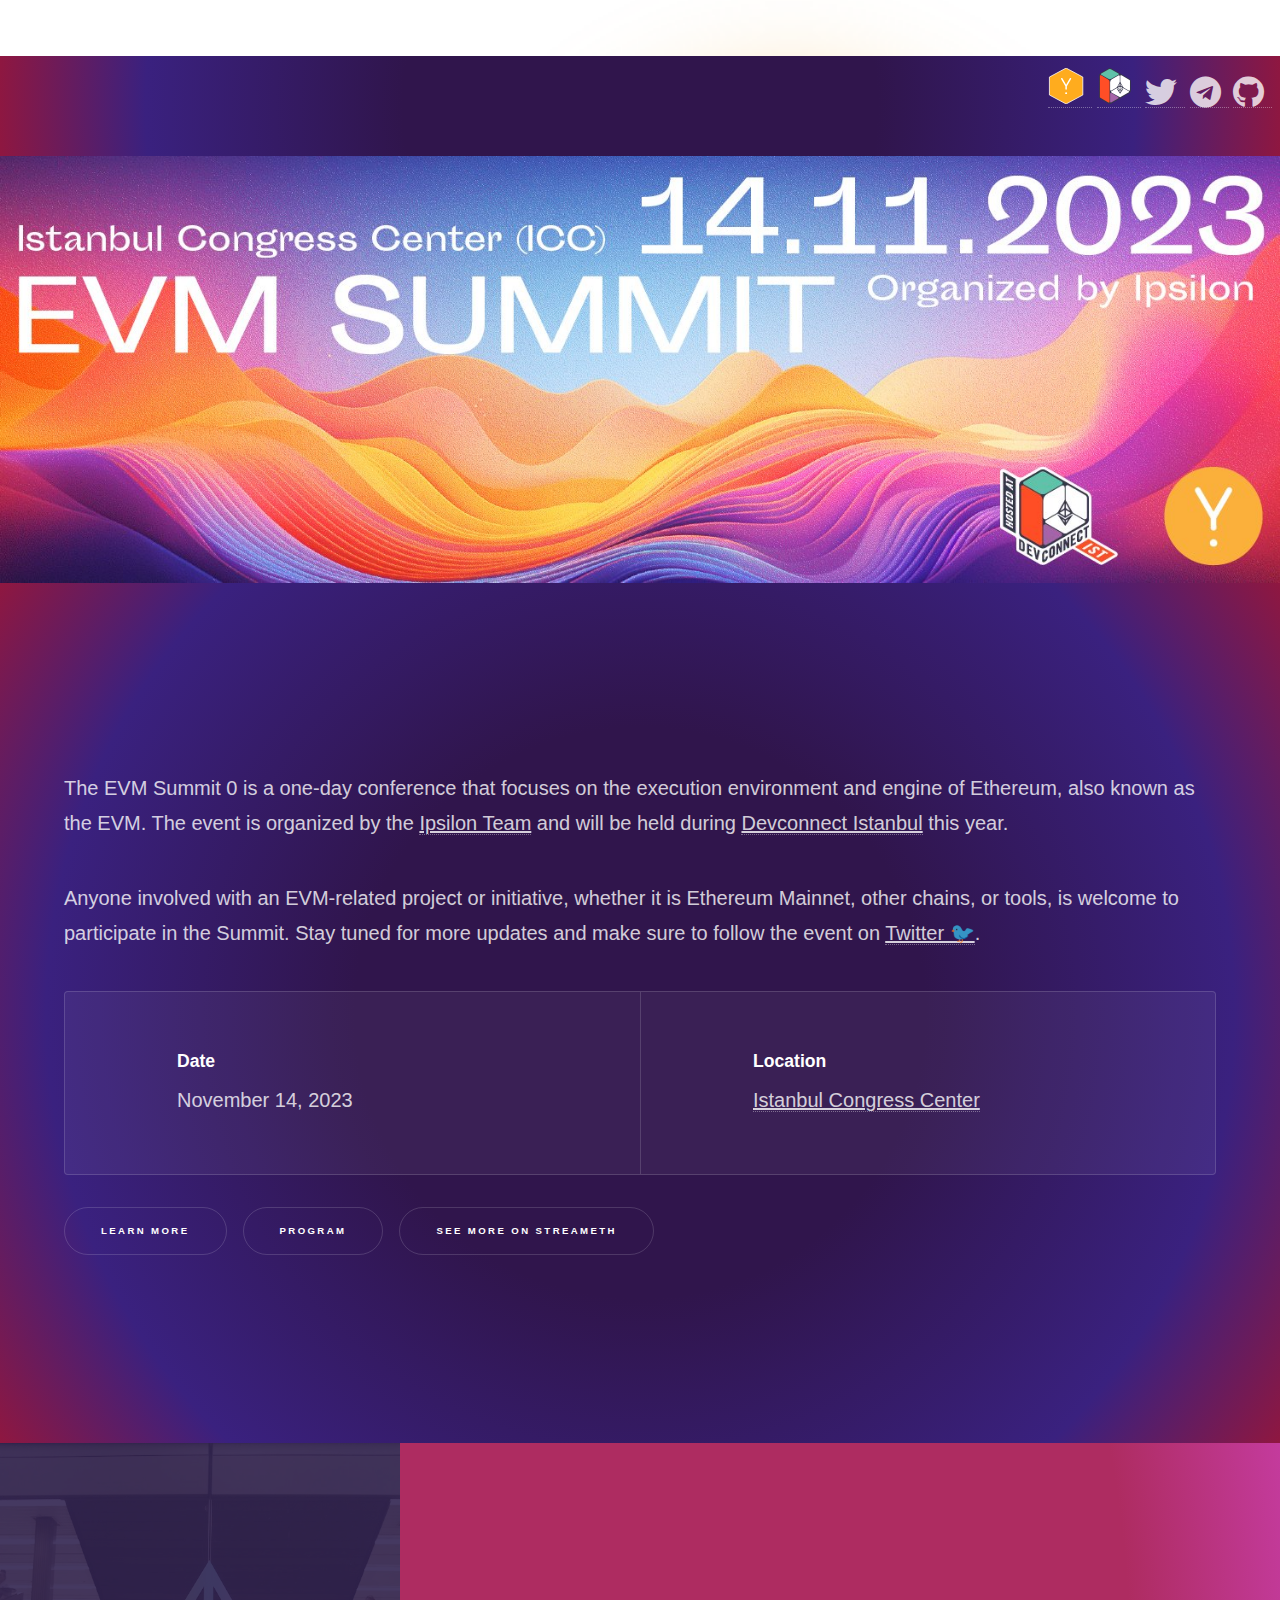
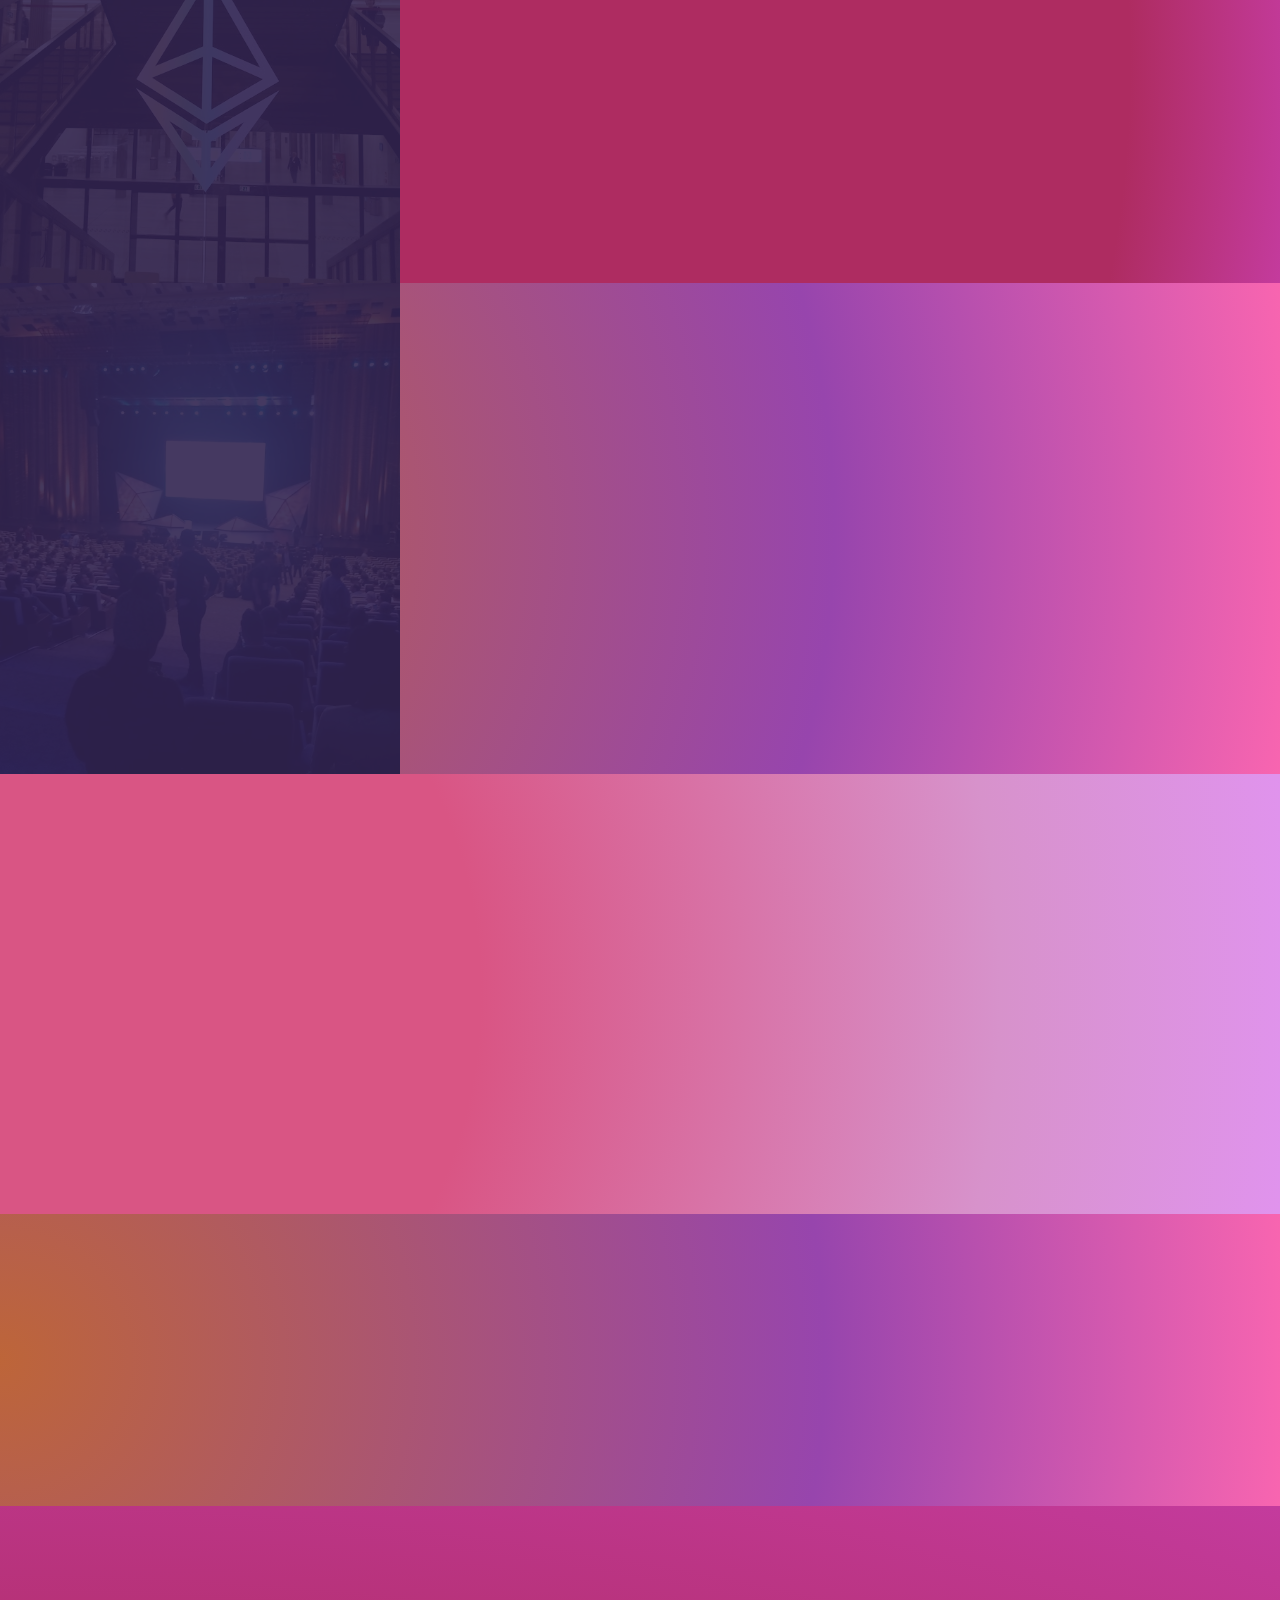
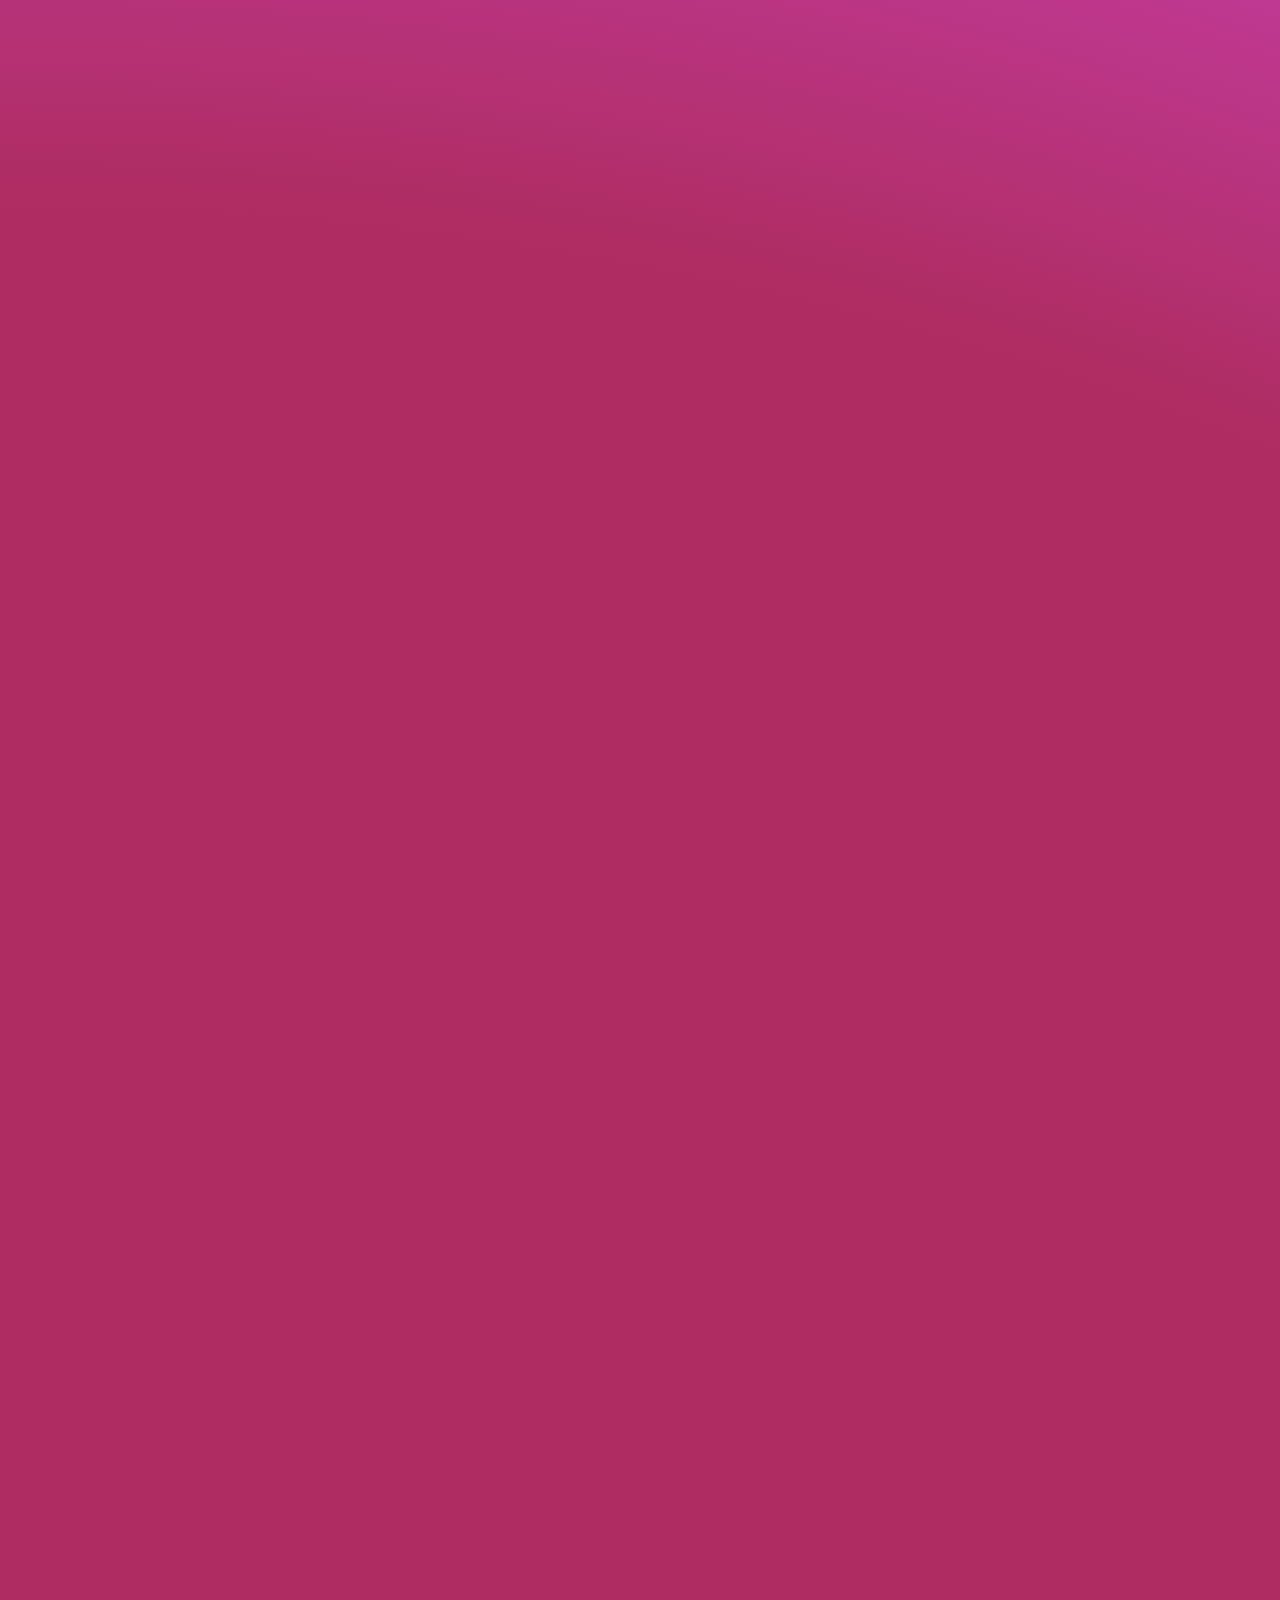
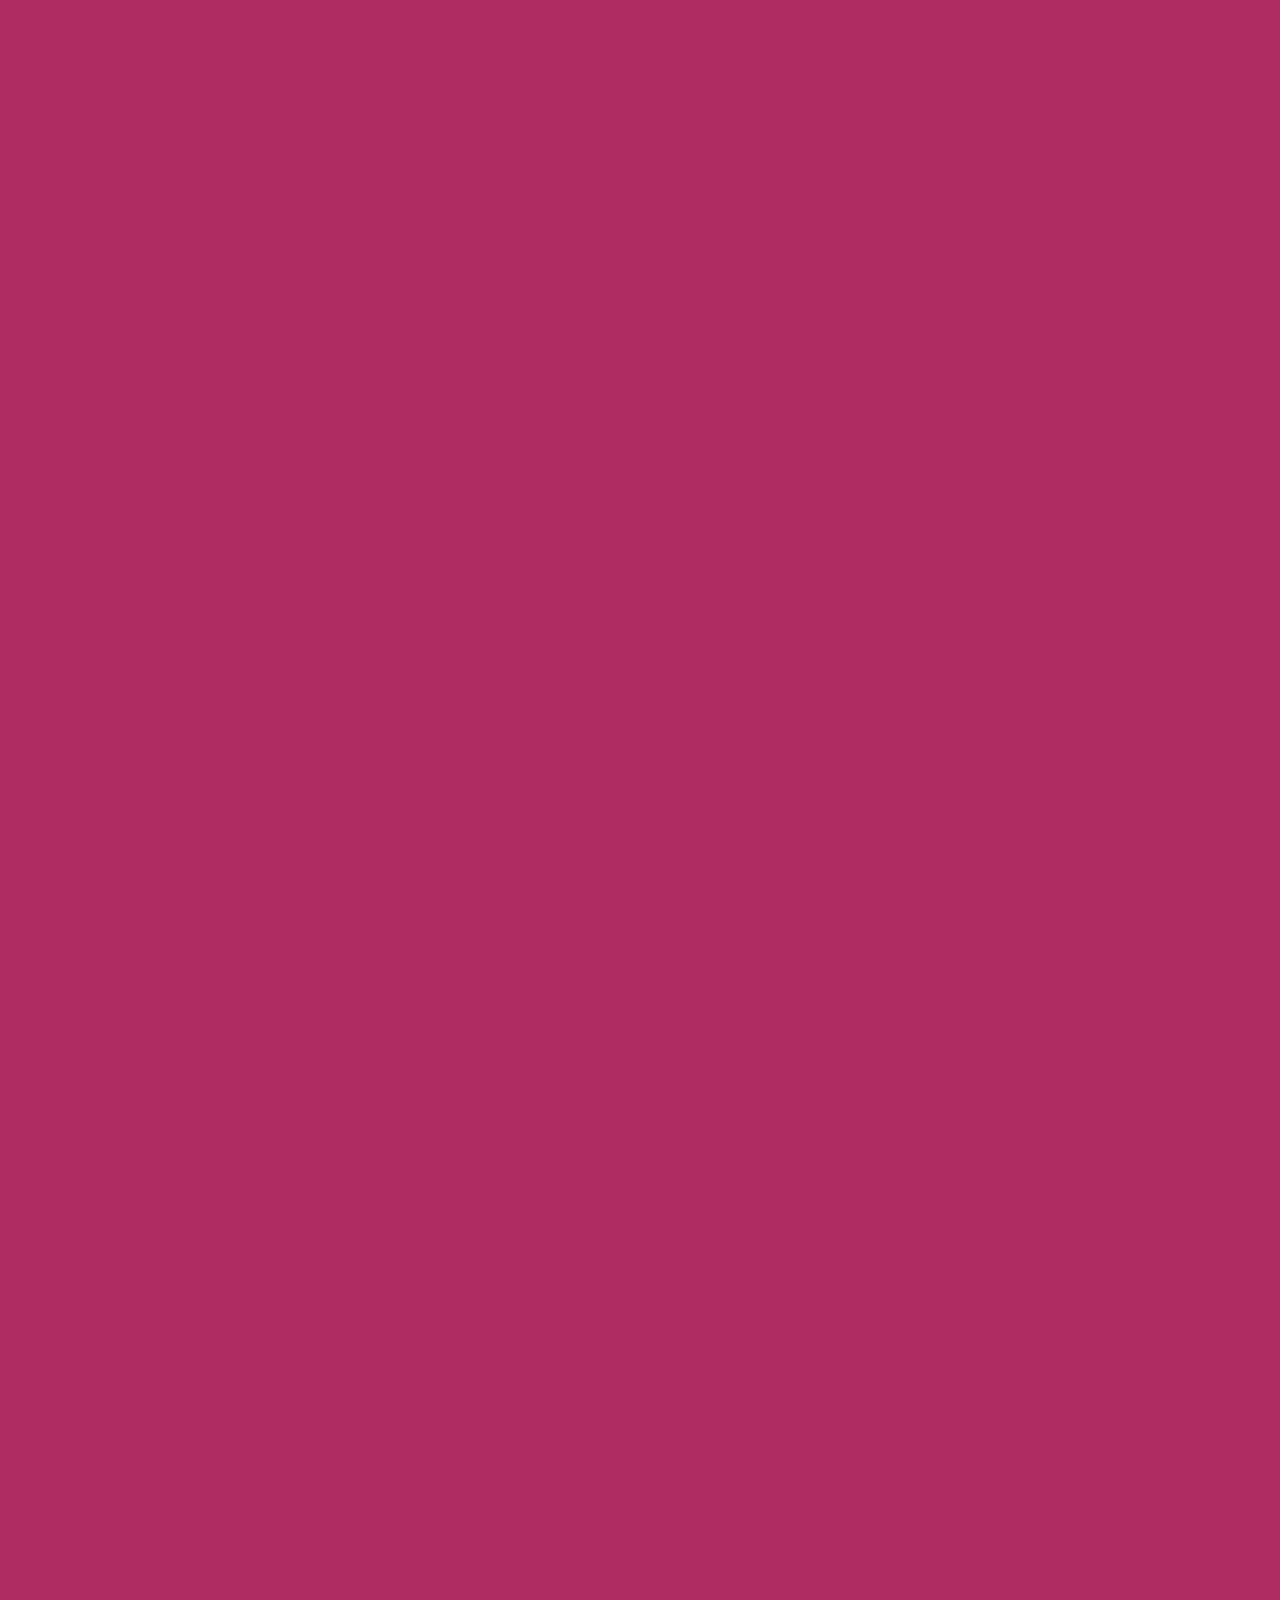
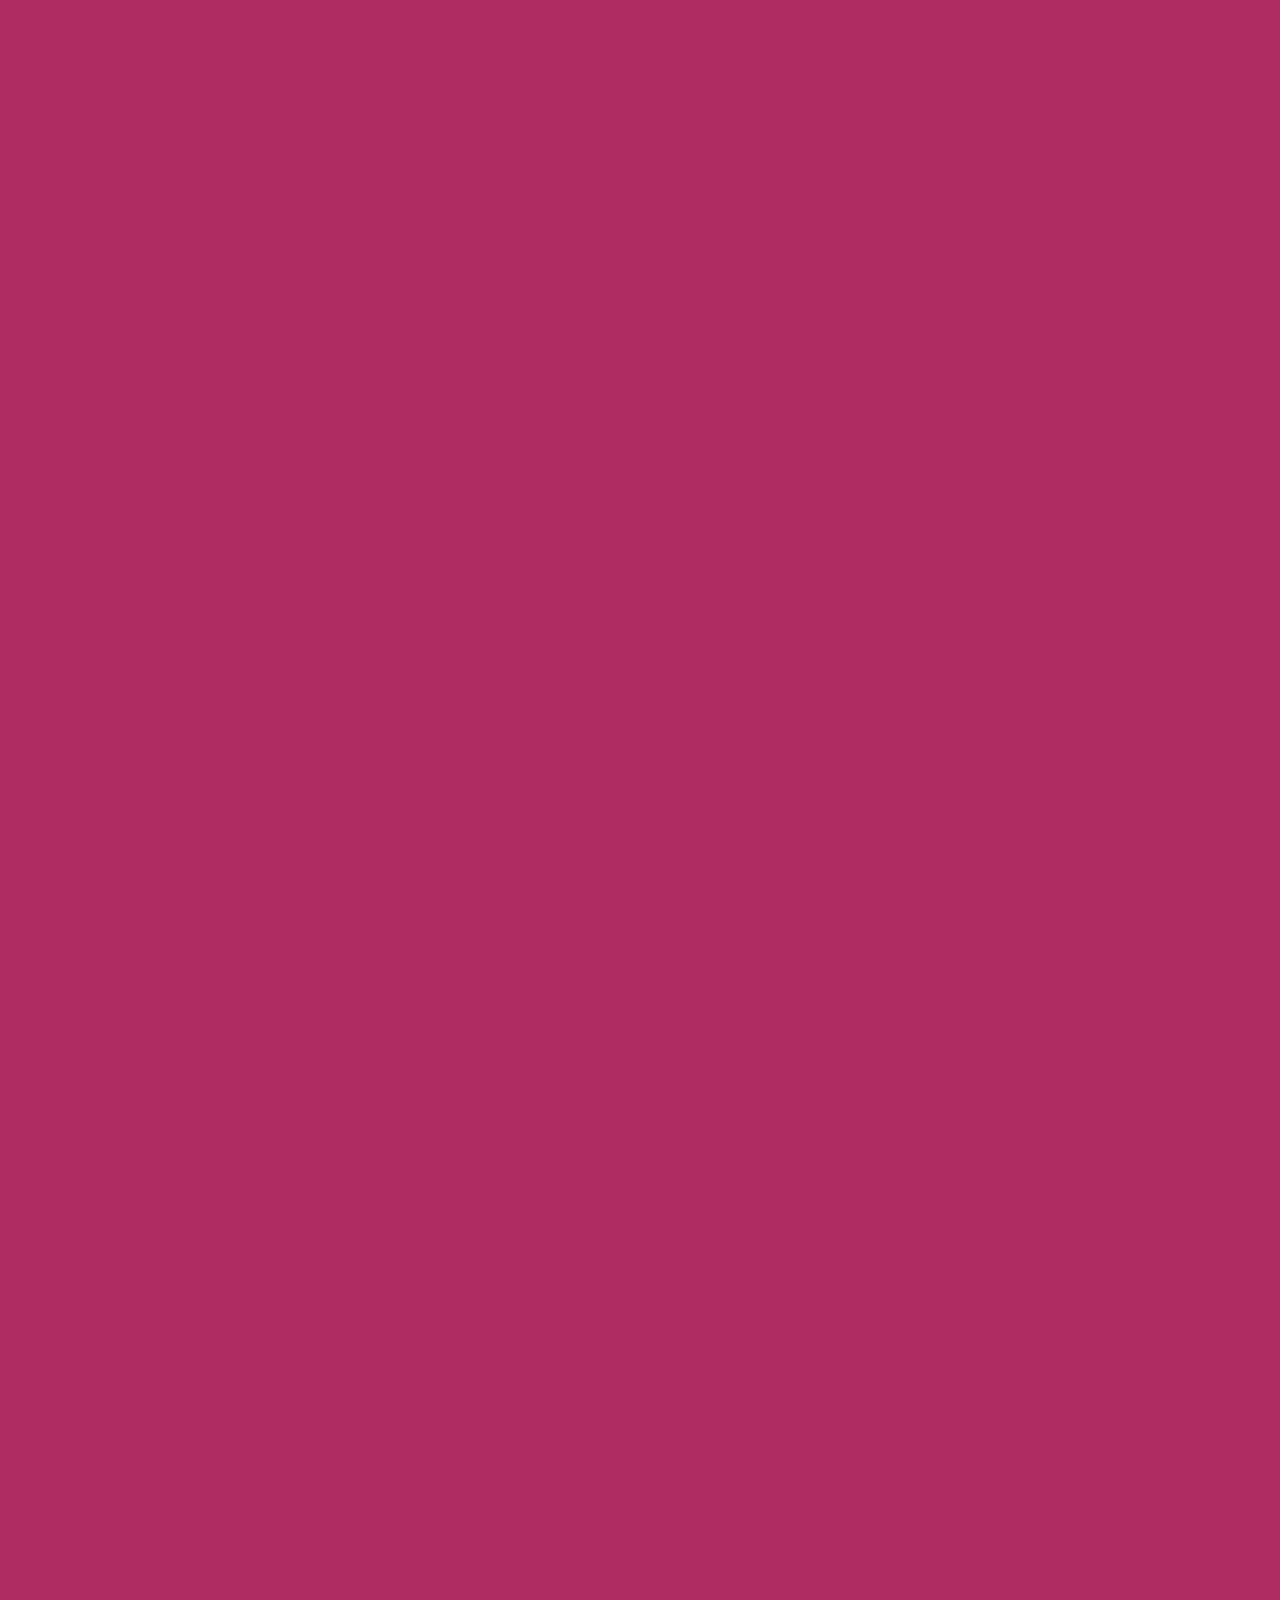
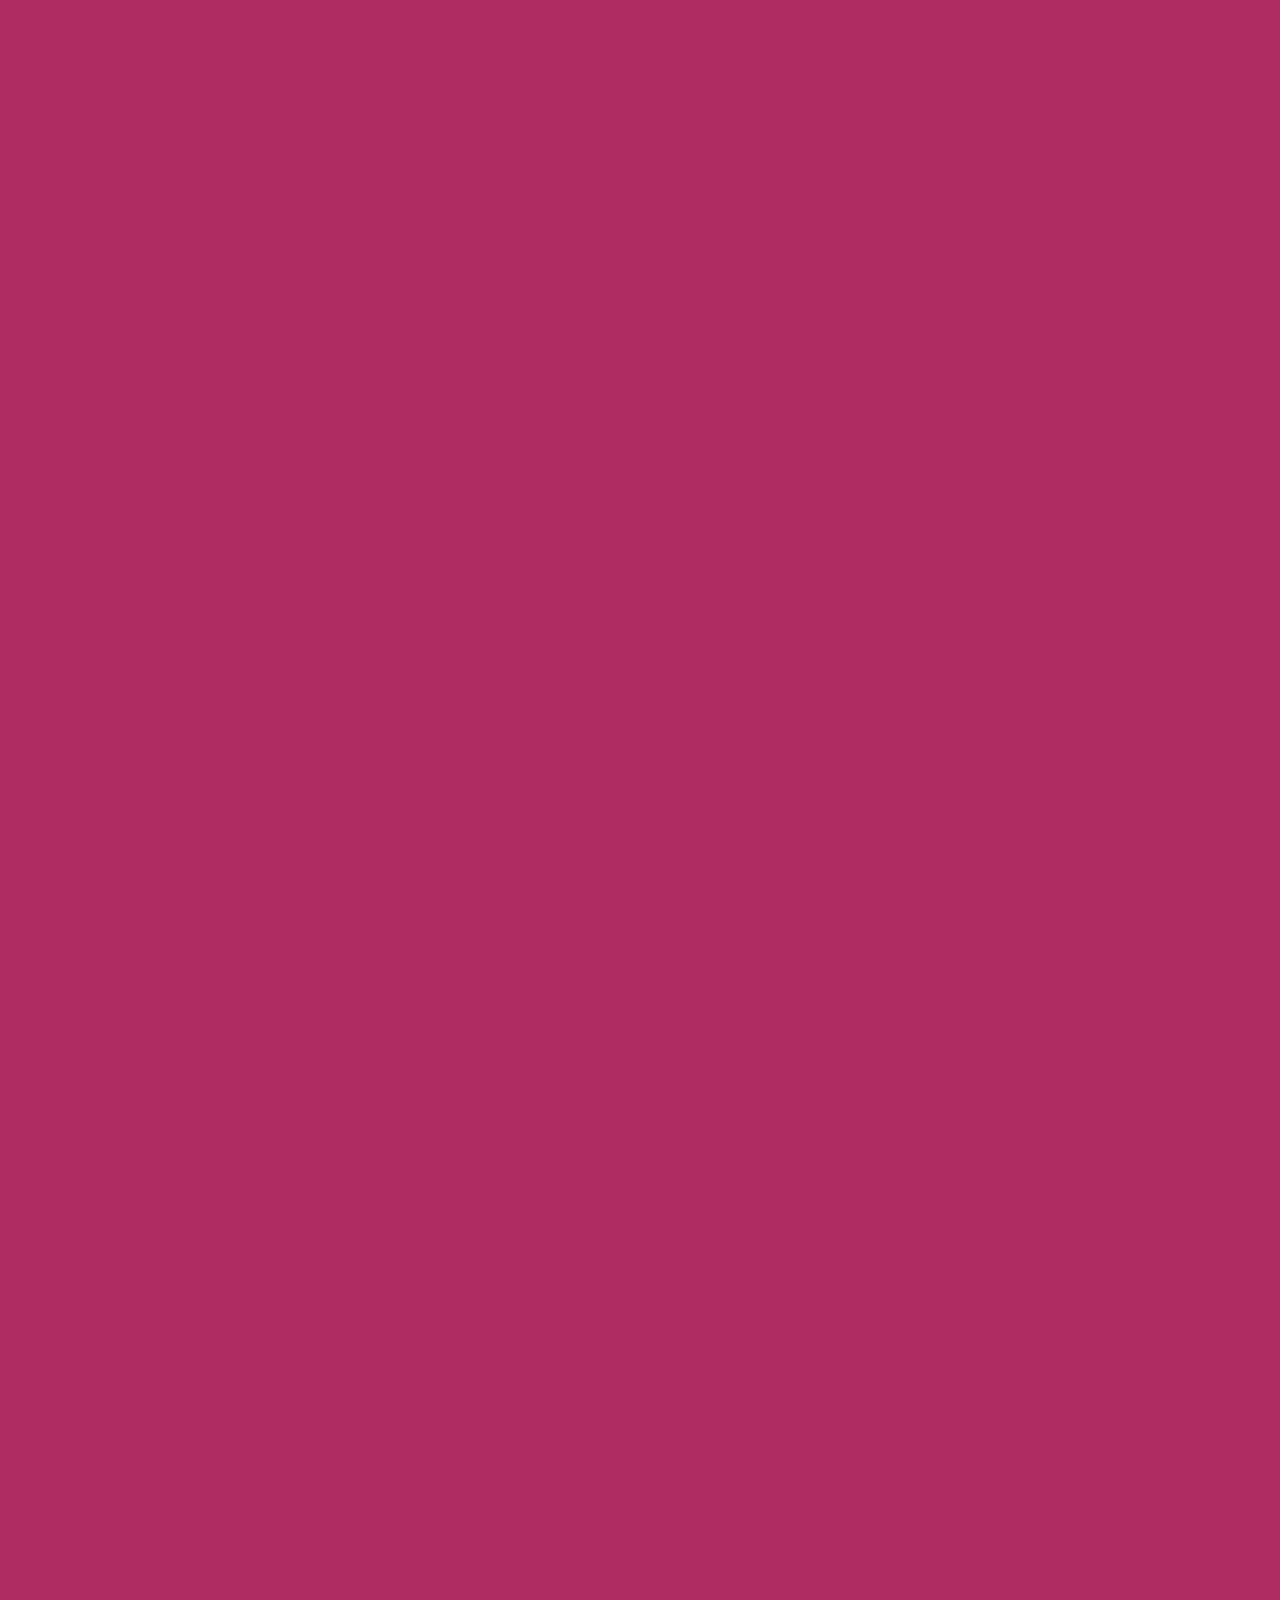
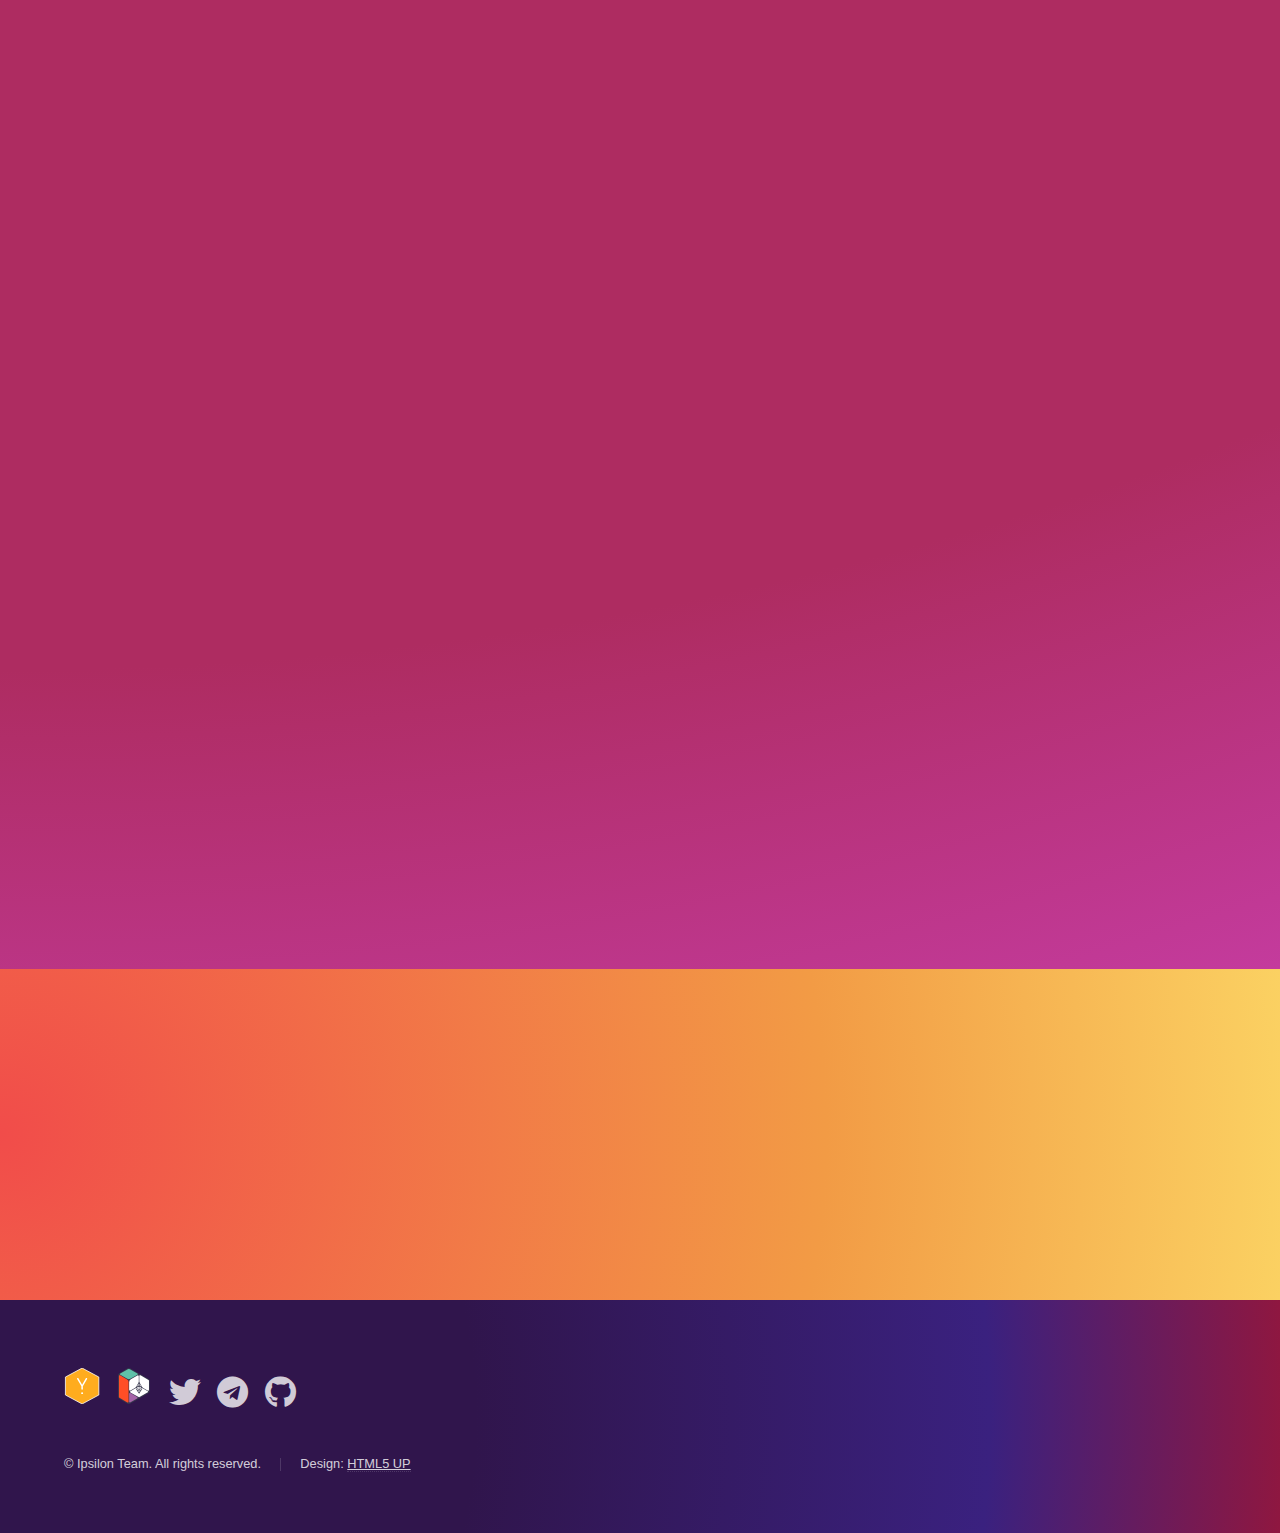
==== commit 96cf305d: "Add Eniko" ====
--- a/index.html
+++ b/index.html
@@ -386,335 +386,352 @@
     
                    </section>
                <section id="speaker_16">
+                   <img class="circular-square" src="images/speakers/eniko.jpg" alt="Eniko"/>
+                   <h3>Eniko</h3>
+                   <h4>EVMSummit</h4>
+    
+                   <ul class="actions">
+                       <li><a id="show_bio_16" onclick="showBio(16)" href="#speaker_16" class="button scrolly">Read Bio</a></li>
+                   </ul>
+                   <div id="bio_16" class="hidden">
+                       <p>EVM Summit organizing team member</p>
+                       <ul class="actions">
+                           <li><a id="hide_bio_16" onclick="hideBio(16)" href="#speaker_16" class="button scrolly">Hide Bio</a></li>
+                       </ul>
+                     </div>
+    
+                   </section>
+               <section id="speaker_17">
                    <img class="circular-square" src="images/speakers/federico_kunze_kullmer.jpg" alt="Federico Kunze Küllmer"/>
                    <h3>Federico Kunze Küllmer</h3>
                    <h4>Evmos</h4>
     
                    <ul class="actions">
-                       <li><a id="show_bio_16" onclick="showBio(16)" href="#speaker_16" class="button scrolly">Read Bio</a></li>
-                   </ul>
-                   <div id="bio_16" class="hidden">
+                       <li><a id="show_bio_17" onclick="showBio(17)" href="#speaker_17" class="button scrolly">Read Bio</a></li>
+                   </ul>
+                   <div id="bio_17" class="hidden">
                        <p>Founder of Evmos, CEO at Altiplanic. Previously IBC & Cosmos Core Engineer</p>
                        <ul class="actions">
-                           <li><a id="hide_bio_16" onclick="hideBio(16)" href="#speaker_16" class="button scrolly">Hide Bio</a></li>
-                       </ul>
-                     </div>
-    
-                   </section>
-               <section id="speaker_17">
+                           <li><a id="hide_bio_17" onclick="hideBio(17)" href="#speaker_17" class="button scrolly">Hide Bio</a></li>
+                       </ul>
+                     </div>
+    
+                   </section>
+               <section id="speaker_18">
                    <img class="circular-square" src="images/speakers/greg_colvin.jpg" alt="Greg Colvin"/>
                    <h3>Greg Colvin</h3>
                    <h4></h4>
     
                    </section>
-               <section id="speaker_18">
+               <section id="speaker_19">
                    <img class="circular-square" src="images/speakers/haichen_shen.jpg" alt="Haichen Shen"/>
                    <h3>Haichen Shen</h3>
                    <h4>Scroll</h4>
     
                    <ul class="actions">
-                       <li><a id="show_bio_18" onclick="showBio(18)" href="#speaker_18" class="button scrolly">Read Bio</a></li>
-                   </ul>
-                   <div id="bio_18" class="hidden">
+                       <li><a id="show_bio_19" onclick="showBio(19)" href="#speaker_19" class="button scrolly">Read Bio</a></li>
+                   </ul>
+                   <div id="bio_19" class="hidden">
                        <p>Co-founder of Scroll</p>
                        <ul class="actions">
-                           <li><a id="hide_bio_18" onclick="hideBio(18)" href="#speaker_18" class="button scrolly">Hide Bio</a></li>
-                       </ul>
-                     </div>
-    
-                   </section>
-               <section id="speaker_19">
+                           <li><a id="hide_bio_19" onclick="hideBio(19)" href="#speaker_19" class="button scrolly">Hide Bio</a></li>
+                       </ul>
+                     </div>
+    
+                   </section>
+               <section id="speaker_20">
                    <img class="circular-square" src="images/speakers/harikrishnan_mulackal.jpg" alt="Harikrishnan Mulackal"/>
                    <h3>Harikrishnan Mulackal</h3>
                    <h4></h4>
     
                    </section>
-               <section id="speaker_20">
+               <section id="speaker_21">
                    <img class="circular-square" src="images/speakers/jacek_glen.jpg" alt="Jacek Glen"/>
                    <h3>Jacek Glen</h3>
                    <h4>Gas Cost Estimator - Imapp</h4>
     
                    <ul class="actions">
-                       <li><a id="show_bio_20" onclick="showBio(20)" href="#speaker_20" class="button scrolly">Read Bio</a></li>
-                   </ul>
-                   <div id="bio_20" class="hidden">
+                       <li><a id="show_bio_21" onclick="showBio(21)" href="#speaker_21" class="button scrolly">Read Bio</a></li>
+                   </ul>
+                   <div id="bio_21" class="hidden">
                        <p>Jacek have almost 20 years of experience developing and designing systems in industries spanning from banking to finance to big data to insurance.</p><p>In recent years, Jacek have focused on all aspects of blockchain technologies. Jacek is involved in developing Ethereum clients, smart contracts and web3 apps.</p>
                        <ul class="actions">
-                           <li><a id="hide_bio_20" onclick="hideBio(20)" href="#speaker_20" class="button scrolly">Hide Bio</a></li>
-                       </ul>
-                     </div>
-    
-                   </section>
-               <section id="speaker_21">
+                           <li><a id="hide_bio_21" onclick="hideBio(21)" href="#speaker_21" class="button scrolly">Hide Bio</a></li>
+                       </ul>
+                     </div>
+    
+                   </section>
+               <section id="speaker_22">
                    <img class="circular-square" src="images/speakers/john_toman.jpg" alt="John Toman"/>
                    <h3>John Toman</h3>
                    <h4>Certora Inc.</h4>
     
                    <ul class="actions">
-                       <li><a id="show_bio_21" onclick="showBio(21)" href="#speaker_21" class="button scrolly">Read Bio</a></li>
-                   </ul>
-                   <div id="bio_21" class="hidden">
+                       <li><a id="show_bio_22" onclick="showBio(22)" href="#speaker_22" class="button scrolly">Read Bio</a></li>
+                   </ul>
+                   <div id="bio_22" class="hidden">
                        <p>Dr. John Toman is the VP of R&D at Certora Inc.</p><p>He leads the development of the Certora Prover and specializes in static analysis.</p><p>He received his PhD in 2019 from the University of Washington.</p><p>Dr. Toman’s research focuses on bringing the power of automated verification to real-world, industrial settings. His award-winning, impact-focused research has been published at several top conferences in the field.</p>
                        <ul class="actions">
-                           <li><a id="hide_bio_21" onclick="hideBio(21)" href="#speaker_21" class="button scrolly">Hide Bio</a></li>
-                       </ul>
-                     </div>
-    
-                   </section>
-               <section id="speaker_22">
+                           <li><a id="hide_bio_22" onclick="hideBio(22)" href="#speaker_22" class="button scrolly">Hide Bio</a></li>
+                       </ul>
+                     </div>
+    
+                   </section>
+               <section id="speaker_23">
                    <img class="circular-square" src="images/speakers/jordi_baylina.jpg" alt="Jordi Baylina"/>
                    <h3>Jordi Baylina</h3>
                    <h4>Polygon</h4>
     
                    </section>
-               <section id="speaker_23">
+               <section id="speaker_24">
                    <img class="circular-square" src="images/speakers/jose_pedro_sousa.jpg" alt="José Pedro Sousa"/>
                    <h3>José Pedro Sousa</h3>
                    <h4>Aztec Labs</h4>
     
                    <ul class="actions">
-                       <li><a id="show_bio_23" onclick="showBio(23)" href="#speaker_23" class="button scrolly">Read Bio</a></li>
-                   </ul>
-                   <div id="bio_23" class="hidden">
+                       <li><a id="show_bio_24" onclick="showBio(24)" href="#speaker_24" class="button scrolly">Read Bio</a></li>
+                   </ul>
+                   <div id="bio_24" class="hidden">
                        <p>A musician and teacher became Developer Relations Engineer at Aztec.</p><p>Previously at Polygon and Mindera, this fellow geek loves web3 and its private solutions, and is a serious candidate for "jack of all trades, master of none".</p>
                        <ul class="actions">
-                           <li><a id="hide_bio_23" onclick="hideBio(23)" href="#speaker_23" class="button scrolly">Hide Bio</a></li>
-                       </ul>
-                     </div>
-    
-                   </section>
-               <section id="speaker_24">
+                           <li><a id="hide_bio_24" onclick="hideBio(24)" href="#speaker_24" class="button scrolly">Hide Bio</a></li>
+                       </ul>
+                     </div>
+    
+                   </section>
+               <section id="speaker_25">
                    <img class="circular-square" src="images/speakers/leonardo_alt.jpg" alt="Leonardo Alt"/>
                    <h3>Leonardo Alt</h3>
                    <h4>powdr</h4>
     
                    <ul class="actions">
-                       <li><a id="show_bio_24" onclick="showBio(24)" href="#speaker_24" class="button scrolly">Read Bio</a></li>
-                   </ul>
-                   <div id="bio_24" class="hidden">
+                       <li><a id="show_bio_25" onclick="showBio(25)" href="#speaker_25" class="button scrolly">Read Bio</a></li>
+                   </ul>
+                   <div id="bio_25" class="hidden">
                        <p>Leo currently works on powdr building zkVM tooling.</p><p>Before that he worked on Formal Verification and Solidity at the Ethereum Foundation for many years, mostly doing research and building tools for formal verification of smart contracts and zk circuits.</p><p>Leo also holds a PhD in Computer Science, focused on SMT solving and software verification.</p>
                        <ul class="actions">
-                           <li><a id="hide_bio_24" onclick="hideBio(24)" href="#speaker_24" class="button scrolly">Hide Bio</a></li>
-                       </ul>
-                     </div>
-    
-                   </section>
-               <section id="speaker_25">
+                           <li><a id="hide_bio_25" onclick="hideBio(25)" href="#speaker_25" class="button scrolly">Hide Bio</a></li>
+                       </ul>
+                     </div>
+    
+                   </section>
+               <section id="speaker_26">
                    <img class="circular-square" src="images/speakers/lightclient.jpg" alt="Lightclient"/>
                    <h3>Lightclient</h3>
                    <h4>Geth - Ethereum Foundation</h4>
     
                    </section>
-               <section id="speaker_26">
+               <section id="speaker_27">
                    <img class="circular-square" src="images/speakers/mamy_andre_ratsimbazafy.jpg" alt="Mamy André-Ratsimbazafy"/>
                    <h3>Mamy André-Ratsimbazafy</h3>
                    <h4>Taiko</h4>
     
                    <ul class="actions">
-                       <li><a id="show_bio_26" onclick="showBio(26)" href="#speaker_26" class="button scrolly">Read Bio</a></li>
-                   </ul>
-                   <div id="bio_26" class="hidden">
+                       <li><a id="show_bio_27" onclick="showBio(27)" href="#speaker_27" class="button scrolly">Read Bio</a></li>
+                   </ul>
+                   <div id="bio_27" class="hidden">
                        <p>Mamy has been an Ethereum core dev for 5 years, developing the Nimbus consensus client. After the success of The Merge, he now focuses on scaling Ethereum, by leading the ZK engineering team at Taiko.</p>
                        <ul class="actions">
-                           <li><a id="hide_bio_26" onclick="hideBio(26)" href="#speaker_26" class="button scrolly">Hide Bio</a></li>
-                       </ul>
-                     </div>
-    
-                   </section>
-               <section id="speaker_27">
+                           <li><a id="hide_bio_27" onclick="hideBio(27)" href="#speaker_27" class="button scrolly">Hide Bio</a></li>
+                       </ul>
+                     </div>
+    
+                   </section>
+               <section id="speaker_28">
                    <img class="circular-square" src="images/speakers/marius_van_der_wijden.jpg" alt="Marius van der Wijden"/>
                    <h3>Marius van der Wijden</h3>
                    <h4>Geth - Ethereum Foundation</h4>
     
                    <ul class="actions">
-                       <li><a id="show_bio_27" onclick="showBio(27)" href="#speaker_27" class="button scrolly">Read Bio</a></li>
-                   </ul>
-                   <div id="bio_27" class="hidden">
+                       <li><a id="show_bio_28" onclick="showBio(28)" href="#speaker_28" class="button scrolly">Read Bio</a></li>
+                   </ul>
+                   <div id="bio_28" class="hidden">
                        <p>Marius is a developer at the Ethereum Foundation as a member of the Geth client team.</p>
                        <ul class="actions">
-                           <li><a id="hide_bio_27" onclick="hideBio(27)" href="#speaker_27" class="button scrolly">Hide Bio</a></li>
-                       </ul>
-                     </div>
-    
-                   </section>
-               <section id="speaker_28">
+                           <li><a id="hide_bio_28" onclick="hideBio(28)" href="#speaker_28" class="button scrolly">Hide Bio</a></li>
+                       </ul>
+                     </div>
+    
+                   </section>
+               <section id="speaker_29">
                    <img class="circular-square" src="images/speakers/morgan_weaver.jpg" alt="Morgan Weaver"/>
                    <h3>Morgan Weaver</h3>
                    <h4>OpenZeppelin</h4>
     
                    <ul class="actions">
-                       <li><a id="show_bio_28" onclick="showBio(28)" href="#speaker_28" class="button scrolly">Read Bio</a></li>
-                   </ul>
-                   <div id="bio_28" class="hidden">
+                       <li><a id="show_bio_29" onclick="showBio(29)" href="#speaker_29" class="button scrolly">Read Bio</a></li>
+                   </ul>
+                   <div id="bio_29" class="hidden">
                        <p>Morgan came to Web3 in early 2022, from the fields of deep learning, DevOps, and distributed systems within the Web2 landscape.</p><p>Throughout this transition, Morgan has enjoyed building knowledge in Solidity, smart contract auditing, and systems-level Web3 security.</p><p>While their work at OpenZeppelin has heavily focused on onchain monitoring and automation as well as proof of concept work, it has also included contributions to security standards with the Ethereum Enterprise Alliance, and participation in many hackathons, communities and events.</p><p>Morgan lives and works in Lisbon, and intends to help Web3 make a positive disruption is the existing social, financial, and operational structures of Web2.</p>
                        <ul class="actions">
-                           <li><a id="hide_bio_28" onclick="hideBio(28)" href="#speaker_28" class="button scrolly">Hide Bio</a></li>
-                       </ul>
-                     </div>
-    
-                   </section>
-               <section id="speaker_29">
+                           <li><a id="hide_bio_29" onclick="hideBio(29)" href="#speaker_29" class="button scrolly">Hide Bio</a></li>
+                       </ul>
+                     </div>
+    
+                   </section>
+               <section id="speaker_30">
                    <img class="circular-square" src="images/speakers/neville_grech.jpg" alt="Neville Grech"/>
                    <h3>Neville Grech</h3>
                    <h4>Dedaub</h4>
     
                    <ul class="actions">
-                       <li><a id="show_bio_29" onclick="showBio(29)" href="#speaker_29" class="button scrolly">Read Bio</a></li>
-                   </ul>
-                   <div id="bio_29" class="hidden">
+                       <li><a id="show_bio_30" onclick="showBio(30)" href="#speaker_30" class="button scrolly">Read Bio</a></li>
+                   </ul>
+                   <div id="bio_30" class="hidden">
                        <p>Neville is the Director and co-founder of <a href="https://dedaub.com">Dedaub</a>. Neville expertise is focused on program analysis, mostly applied to security applications.</p><p>Before Dedaub Neville had a mostly academic career.  Have authored the first work that applies static analysis to the security of smart contracts, this work was subsequently <a href="https://www.sigplan.org/Highlights/Papers/"> highlighted by ACM SIGPLAN </a> and <a href="https://cacm.acm.org/magazines/2020/10/247600-madmax/fulltext"> Communications of the ACM</a>.</p><p>Throughout Naville's career also developed novel techniques and tools in the areas of energy efficient software development, smart contracts, semantics and generative programming.</p><p>Some popular tools Naville have codeveloped include decompilers and security analyzers for the Ethereum platform (MadMax and Gigahorse) and Java pointer and taint analysis frameworks (Doop, P/Taint and HeapDL).</p><p>Previously, Naville was Reach High Fellow at the University of Athens, a Senior Research Associate at the University of Bristol, and have worked in industry as a Data Scientist and Software Engineer.</p><p>Naville hold a PhD from the University of Southampton.</p>
                        <ul class="actions">
-                           <li><a id="hide_bio_29" onclick="hideBio(29)" href="#speaker_29" class="button scrolly">Hide Bio</a></li>
-                       </ul>
-                     </div>
-    
-                   </section>
-               <section id="speaker_30">
+                           <li><a id="hide_bio_30" onclick="hideBio(30)" href="#speaker_30" class="button scrolly">Hide Bio</a></li>
+                       </ul>
+                     </div>
+    
+                   </section>
+               <section id="speaker_31">
                    <img class="circular-square" src="images/speakers/niklas_kunkel.jpg" alt="Niklas Kunkel"/>
                    <h3>Niklas Kunkel</h3>
                    <h4>Chronicle Labs - Chronicle Protocol - MakerDAO</h4>
     
                    <ul class="actions">
-                       <li><a id="show_bio_30" onclick="showBio(30)" href="#speaker_30" class="button scrolly">Read Bio</a></li>
-                   </ul>
-                   <div id="bio_30" class="hidden">
+                       <li><a id="show_bio_31" onclick="showBio(31)" href="#speaker_31" class="button scrolly">Read Bio</a></li>
+                   </ul>
+                   <div id="bio_31" class="hidden">
                        <p>Founder of Chronicle Labs, the developers of Chronicle Protocol.</p><p>Nik began his crypto journey at IBM Research, where he worked on the Hyperledger blockchain and early supply chain finance applications.</p><p>In 2017 he joined MakerDAO to create Dai, the first decentralized stablecoin on Ethereum.</p><p>Nik is responsible for creating DSProxy. An industry-standard account abstraction primitive, OasisDEX, the first decentralized exchange on Ethereum with an order matching engine, as well as Chronicle Oracle Protocol, which secures over $10B of assets locked in MakerDAO.</p>
                        <ul class="actions">
-                           <li><a id="hide_bio_30" onclick="hideBio(30)" href="#speaker_30" class="button scrolly">Hide Bio</a></li>
-                       </ul>
-                     </div>
-    
-                   </section>
-               <section id="speaker_31">
+                           <li><a id="hide_bio_31" onclick="hideBio(31)" href="#speaker_31" class="button scrolly">Hide Bio</a></li>
+                       </ul>
+                     </div>
+    
+                   </section>
+               <section id="speaker_32">
                    <img class="circular-square" src="images/speakers/pawel_bylica.jpg" alt="Paweł Bylica"/>
                    <h3>Paweł Bylica</h3>
                    <h4>Ipsilon - Ethereum Foundation</h4>
     
                    </section>
-               <section id="speaker_32">
+               <section id="speaker_33">
                    <img class="circular-square" src="images/speakers/radoslaw_zagorowicz.jpg" alt="Radosław Zagórowicz"/>
                    <h3>Radosław Zagórowicz</h3>
                    <h4>Ipsilon - Ethereum Foundation</h4>
     
                    </section>
-               <section id="speaker_33">
+               <section id="speaker_34">
                    <img class="circular-square" src="images/speakers/rami_khalil.jpg" alt="Rami Khalil"/>
                    <h3>Rami Khalil</h3>
                    <h4>Zeth (RISC Zero)</h4>
     
                    </section>
-               <section id="speaker_34">
+               <section id="speaker_35">
                    <img class="circular-square" src="images/speakers/raul_jordan.jpg" alt="Raul Jordan"/>
                    <h3>Raul Jordan</h3>
                    <h4>Offchain Labs</h4>
     
                    <ul class="actions">
-                       <li><a id="show_bio_34" onclick="showBio(34)" href="#speaker_34" class="button scrolly">Read Bio</a></li>
-                   </ul>
-                   <div id="bio_34" class="hidden">
+                       <li><a id="show_bio_35" onclick="showBio(35)" href="#speaker_35" class="button scrolly">Read Bio</a></li>
+                   </ul>
+                   <div id="bio_35" class="hidden">
                        <p>Raul Jordan is a senior software engineer at Offchain Labs and a maintainer of the Prysm Ethereum consensus client.</p><p>Hes an avid fan of programming languages and onboarding a lot more developers outside of blockchain into the exciting world of Ethereum technology.</p>
                        <ul class="actions">
-                           <li><a id="hide_bio_34" onclick="hideBio(34)" href="#speaker_34" class="button scrolly">Hide Bio</a></li>
-                       </ul>
-                     </div>
-    
-                   </section>
-               <section id="speaker_35">
+                           <li><a id="hide_bio_35" onclick="hideBio(35)" href="#speaker_35" class="button scrolly">Hide Bio</a></li>
+                       </ul>
+                     </div>
+    
+                   </section>
+               <section id="speaker_36">
                    <img class="circular-square" src="images/speakers/remco.jpg" alt="Remco"/>
                    <h3>Remco</h3>
                    <h4>Nomic Foundation</h4>
     
                    <ul class="actions">
-                       <li><a id="show_bio_35" onclick="showBio(35)" href="#speaker_35" class="button scrolly">Read Bio</a></li>
-                   </ul>
-                   <div id="bio_35" class="hidden">
+                       <li><a id="show_bio_36" onclick="showBio(36)" href="#speaker_36" class="button scrolly">Read Bio</a></li>
+                   </ul>
+                   <div id="bio_36" class="hidden">
                        <p>Remco is the tech lead on Nomic Foundation's EDR team, where he works on the open-source building blocks that empower developers to create new dev tools for the Ethereum ecosystem.</p>
                        <ul class="actions">
-                           <li><a id="hide_bio_35" onclick="hideBio(35)" href="#speaker_35" class="button scrolly">Hide Bio</a></li>
-                       </ul>
-                     </div>
-    
-                   </section>
-               <section id="speaker_36">
+                           <li><a id="hide_bio_36" onclick="hideBio(36)" href="#speaker_36" class="button scrolly">Hide Bio</a></li>
+                       </ul>
+                     </div>
+    
+                   </section>
+               <section id="speaker_37">
                    <img class="circular-square" src="images/speakers/raoul_schaffranek.jpg" alt="Raoul Schaffranek"/>
                    <h3>Raoul Schaffranek</h3>
                    <h4>Runtime Verification</h4>
     
                    <ul class="actions">
-                       <li><a id="show_bio_36" onclick="showBio(36)" href="#speaker_36" class="button scrolly">Read Bio</a></li>
-                   </ul>
-                   <div id="bio_36" class="hidden">
+                       <li><a id="show_bio_37" onclick="showBio(37)" href="#speaker_37" class="button scrolly">Read Bio</a></li>
+                   </ul>
+                   <div id="bio_37" class="hidden">
                        <p>Raoul Schaffranek studied Computer Science at RWTH Aachen University, Germany, where he obtained B.Sc. and M.Sc. degrees.</p><p>He wrote his master thesis about compositional modeling and fully automated verification of distributed systems and formalized his findings with the Isabelle proof assistant.</p><p>Before joining RV, Raoul worked for more than eight years as a software engineer for the German software company graphodata AG.</p><p>Raoul considers programming a human-centric rather than machine-centric activity, and he firmly believes that we should build modern programming languages and verification tools upon this perspective.</p>
                        <ul class="actions">
-                           <li><a id="hide_bio_36" onclick="hideBio(36)" href="#speaker_36" class="button scrolly">Hide Bio</a></li>
-                       </ul>
-                     </div>
-    
-                   </section>
-               <section id="speaker_37">
+                           <li><a id="hide_bio_37" onclick="hideBio(37)" href="#speaker_37" class="button scrolly">Hide Bio</a></li>
+                       </ul>
+                     </div>
+    
+                   </section>
+               <section id="speaker_38">
                    <img class="circular-square" src="images/speakers/smriti_verma.jpg" alt="Smriti Verma"/>
                    <h3>Smriti Verma</h3>
                    <h4>OpenZeppelin</h4>
     
                    <ul class="actions">
-                       <li><a id="show_bio_37" onclick="showBio(37)" href="#speaker_37" class="button scrolly">Read Bio</a></li>
-                   </ul>
-                   <div id="bio_37" class="hidden">
+                       <li><a id="show_bio_38" onclick="showBio(38)" href="#speaker_38" class="button scrolly">Read Bio</a></li>
+                   </ul>
+                   <div id="bio_38" class="hidden">
                        <p>Smriti has been working at OpenZeppelin as a Blockchain Security Engineer, since 2020.</p><p>Prior to transition into web3 security, she was working as a blockchain solutions engineer. She comes from a software development background, and has a masters in Data Analytics.</p>
                        <ul class="actions">
-                           <li><a id="hide_bio_37" onclick="hideBio(37)" href="#speaker_37" class="button scrolly">Hide Bio</a></li>
-                       </ul>
-                     </div>
-    
-                   </section>
-               <section id="speaker_38">
+                           <li><a id="hide_bio_38" onclick="hideBio(38)" href="#speaker_38" class="button scrolly">Hide Bio</a></li>
+                       </ul>
+                     </div>
+    
+                   </section>
+               <section id="speaker_39">
                    <img class="circular-square" src="images/speakers/tim_beiko.jpg" alt="Tim Beiko"/>
                    <h3>Tim Beiko</h3>
                    <h4>Ethereum Foundation</h4>
     
                    <ul class="actions">
-                       <li><a id="show_bio_38" onclick="showBio(38)" href="#speaker_38" class="button scrolly">Read Bio</a></li>
-                   </ul>
-                   <div id="bio_38" class="hidden">
+                       <li><a id="show_bio_39" onclick="showBio(39)" href="#speaker_39" class="button scrolly">Read Bio</a></li>
+                   </ul>
+                   <div id="bio_39" class="hidden">
                        <p>Tim runs the AllCoreDevs call for Ethereum</p>
                        <ul class="actions">
-                           <li><a id="hide_bio_38" onclick="hideBio(38)" href="#speaker_38" class="button scrolly">Hide Bio</a></li>
-                       </ul>
-                     </div>
-    
-                   </section>
-               <section id="speaker_39">
+                           <li><a id="hide_bio_39" onclick="hideBio(39)" href="#speaker_39" class="button scrolly">Hide Bio</a></li>
+                       </ul>
+                     </div>
+    
+                   </section>
+               <section id="speaker_40">
                    <img class="circular-square" src="images/speakers/ujval_misra.jpg" alt="Ujval Misra"/>
                    <h3>Ujval Misra</h3>
                    <h4>UC Berkeley; Specular</h4>
     
                    <ul class="actions">
-                       <li><a id="show_bio_39" onclick="showBio(39)" href="#speaker_39" class="button scrolly">Read Bio</a></li>
-                   </ul>
-                   <div id="bio_39" class="hidden">
+                       <li><a id="show_bio_40" onclick="showBio(40)" href="#speaker_40" class="button scrolly">Read Bio</a></li>
+                   </ul>
+                   <div id="bio_40" class="hidden">
                        <p>Ujval is a CS PhD student at UC Berkeley, advised by Dawn Song.</p><p>His research interests broadly lie in security and privacy—particularly in the context of decentralized trust.</p><p>His recent focus has been on decentralization problems in Ethereum-based L2 systems.</p>
                        <ul class="actions">
-                           <li><a id="hide_bio_39" onclick="hideBio(39)" href="#speaker_39" class="button scrolly">Hide Bio</a></li>
-                       </ul>
-                     </div>
-    
-                   </section>
-               <section id="speaker_40">
+                           <li><a id="hide_bio_40" onclick="hideBio(40)" href="#speaker_40" class="button scrolly">Hide Bio</a></li>
+                       </ul>
+                     </div>
+    
+                   </section>
+               <section id="speaker_41">
                    <img class="circular-square" src="images/speakers/ulas_erdogan.jpg" alt="Ulaş Erdoğan"/>
                    <h3>Ulaş Erdoğan</h3>
                    <h4>Clave</h4>
     
                    <ul class="actions">
-                       <li><a id="show_bio_40" onclick="showBio(40)" href="#speaker_40" class="button scrolly">Read Bio</a></li>
-                   </ul>
-                   <div id="bio_40" class="hidden">
+                       <li><a id="show_bio_41" onclick="showBio(41)" href="#speaker_41" class="button scrolly">Read Bio</a></li>
+                   </ul>
+                   <div id="bio_41" class="hidden">
                        <p>Ulaş is a Blockchain developer based in Istanbul. Currently a member of the Clave team which is building an AA-based wallet solution utilizing secure elements for signature abstraction in the mobile devices. Ulaş  is also Head of Development in the Ethylene Studio and ex-president of ITU Blockchain, which is the first and biggest university blockchain society in Turkey.</p>
                        <ul class="actions">
-                           <li><a id="hide_bio_40" onclick="hideBio(40)" href="#speaker_40" class="button scrolly">Hide Bio</a></li>
-                       </ul>
-                     </div>
-    
-                   </section>
+                           <li><a id="hide_bio_41" onclick="hideBio(41)" href="#speaker_41" class="button scrolly">Hide Bio</a></li>
+                       </ul>
+                     </div>
+    
+                   </section>
+               <section></section>
                <!-- SPEAKERS_END -->
 
               </div>
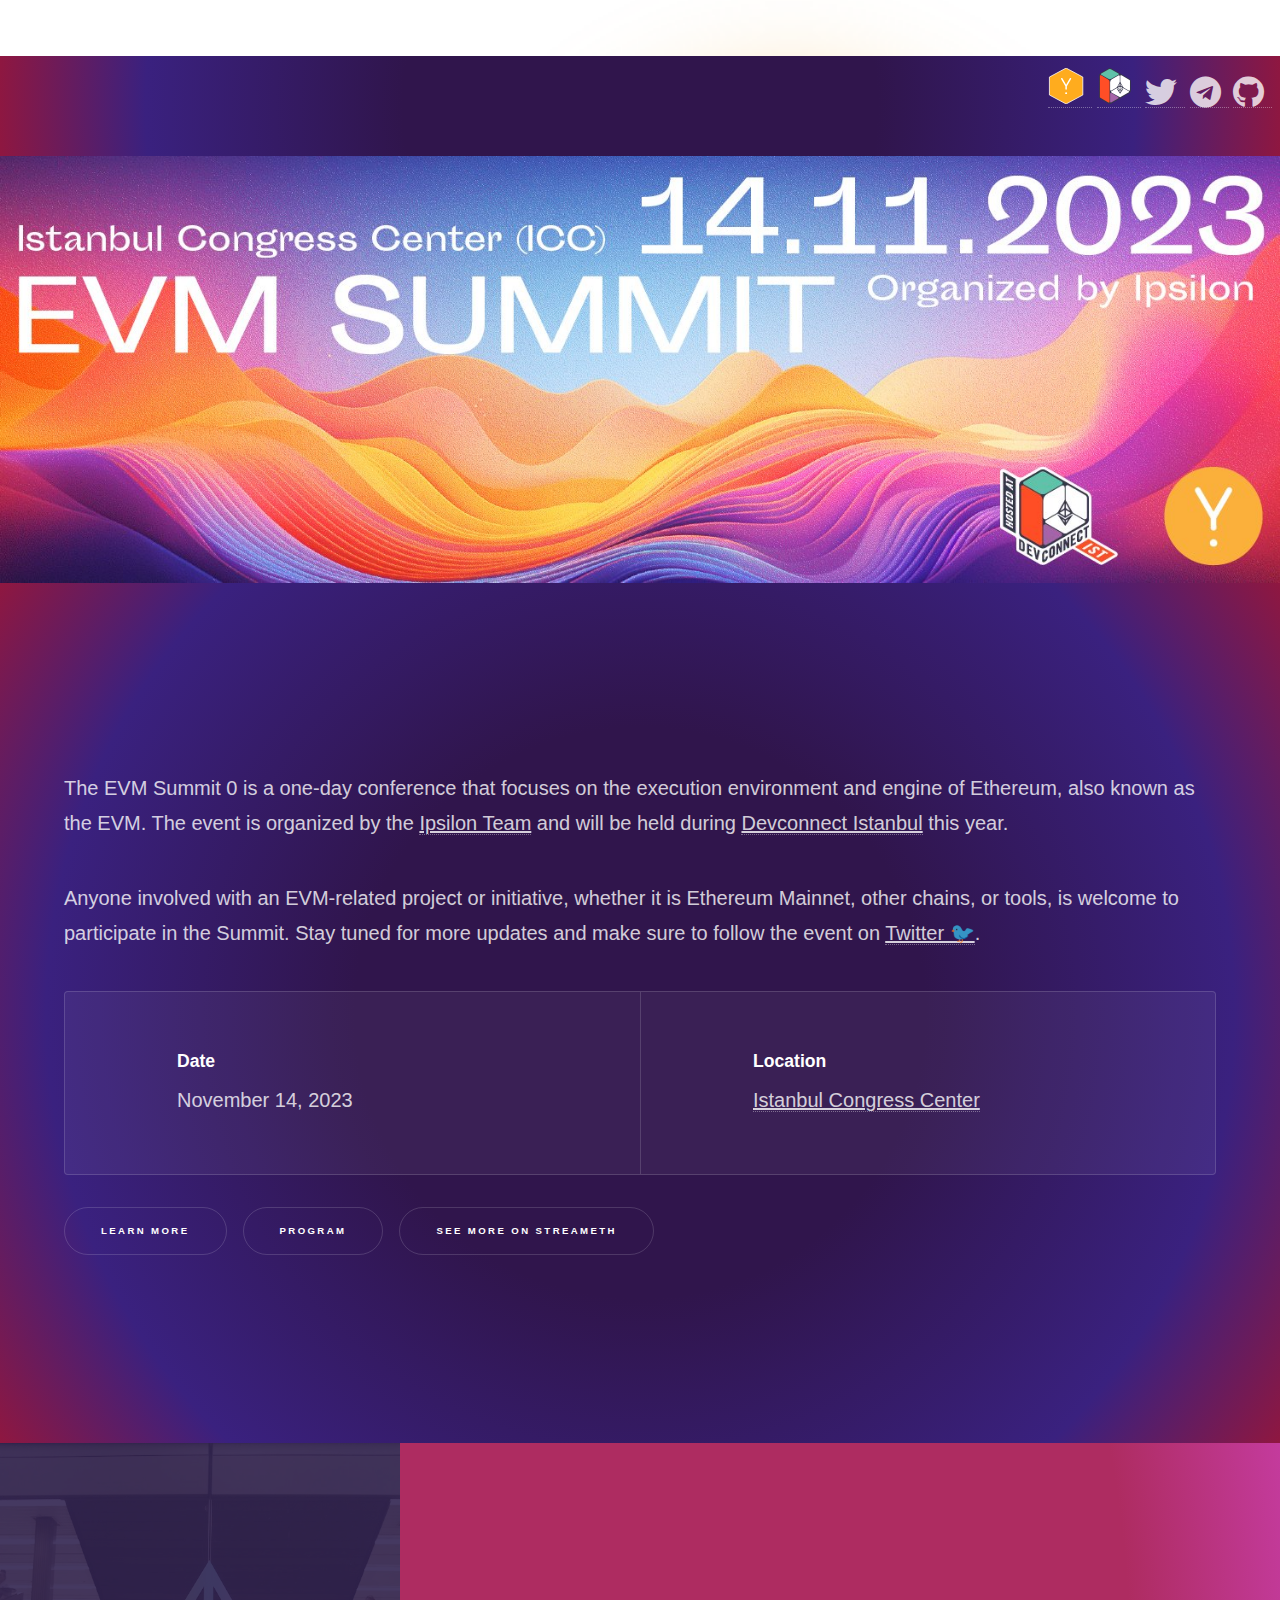
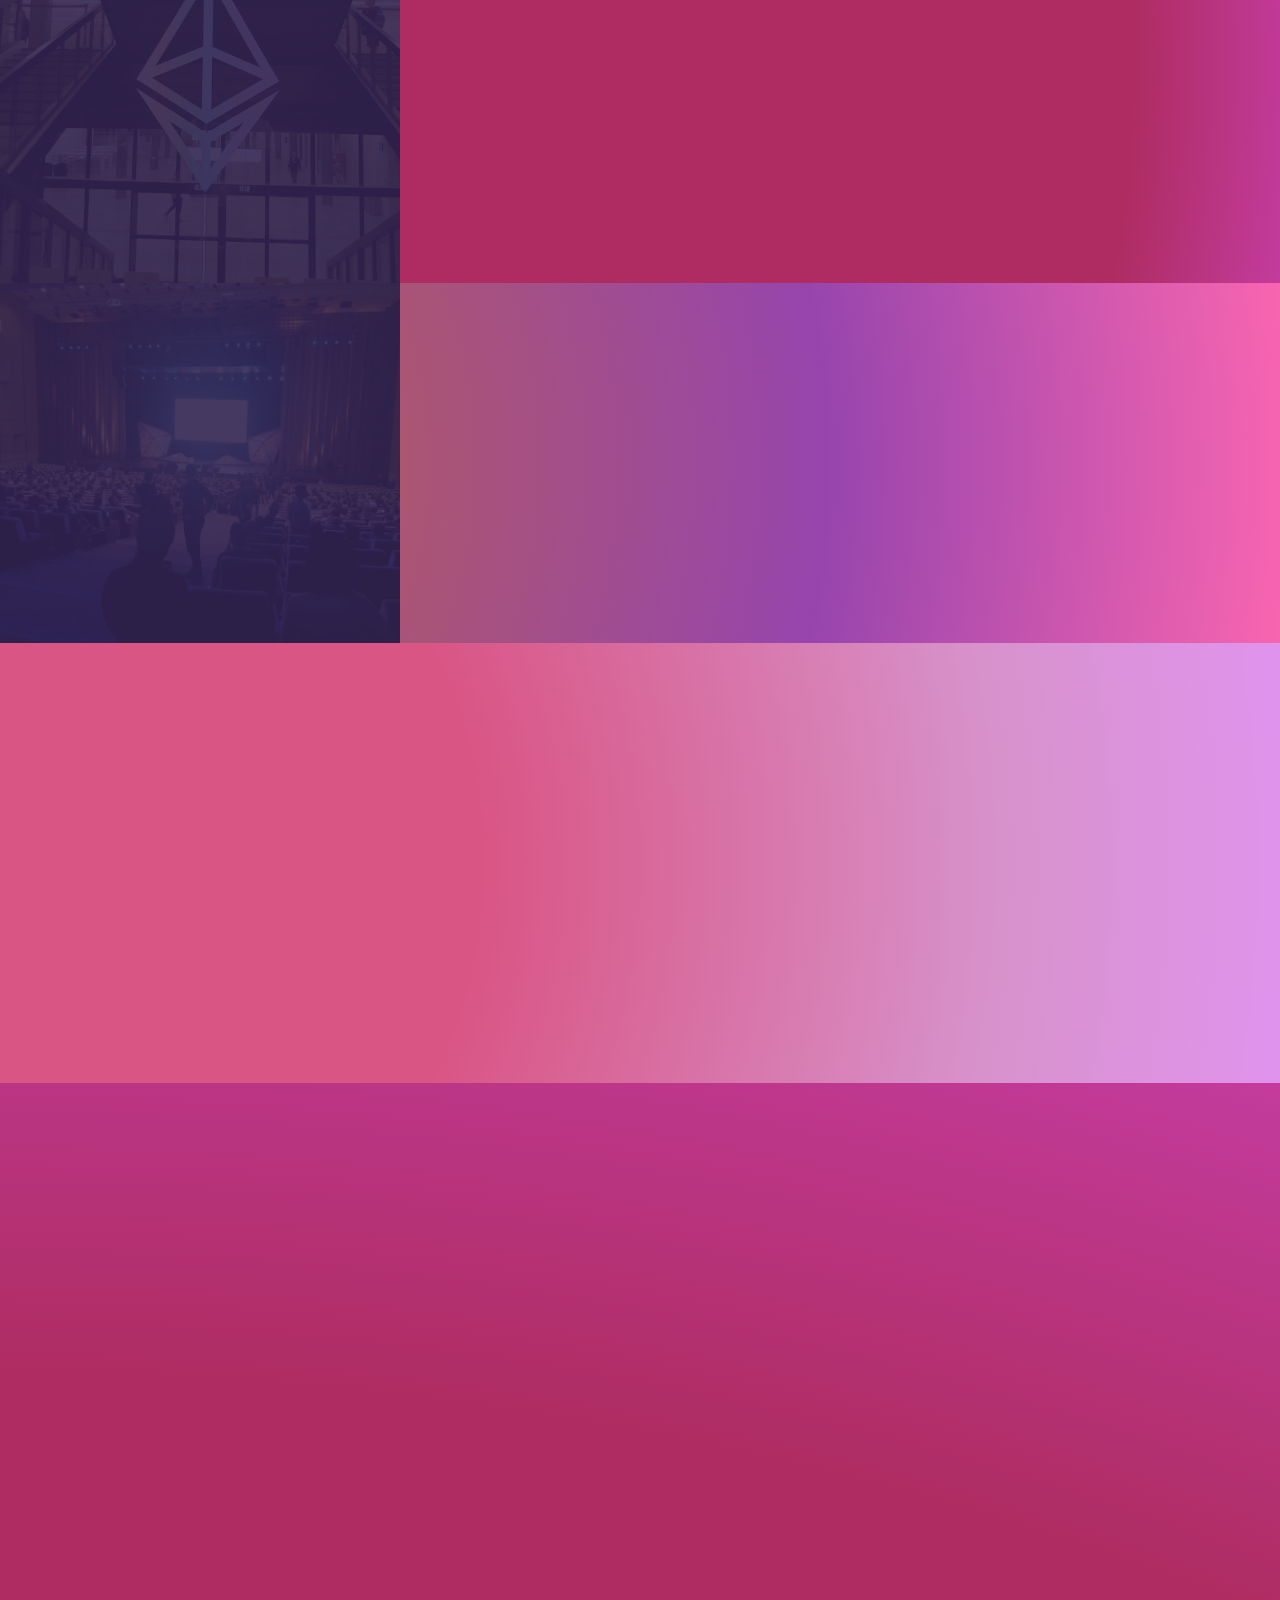
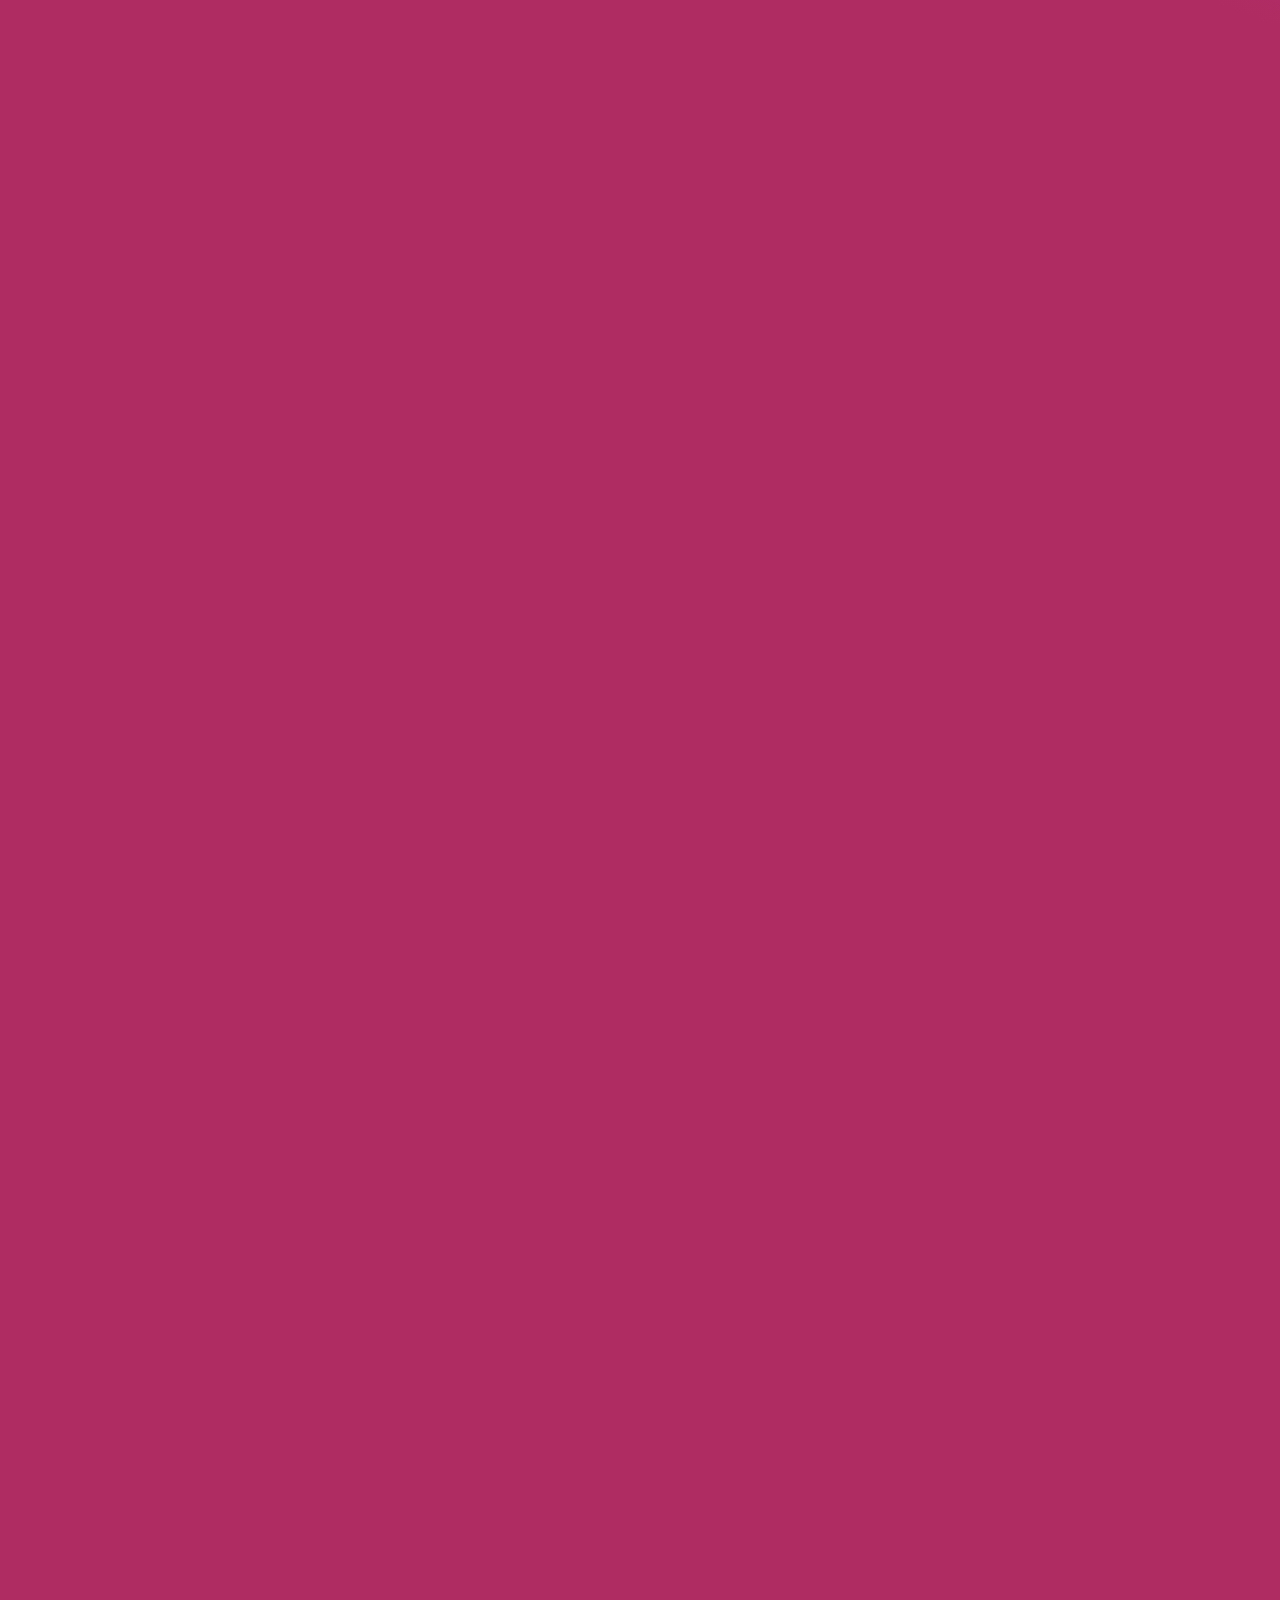
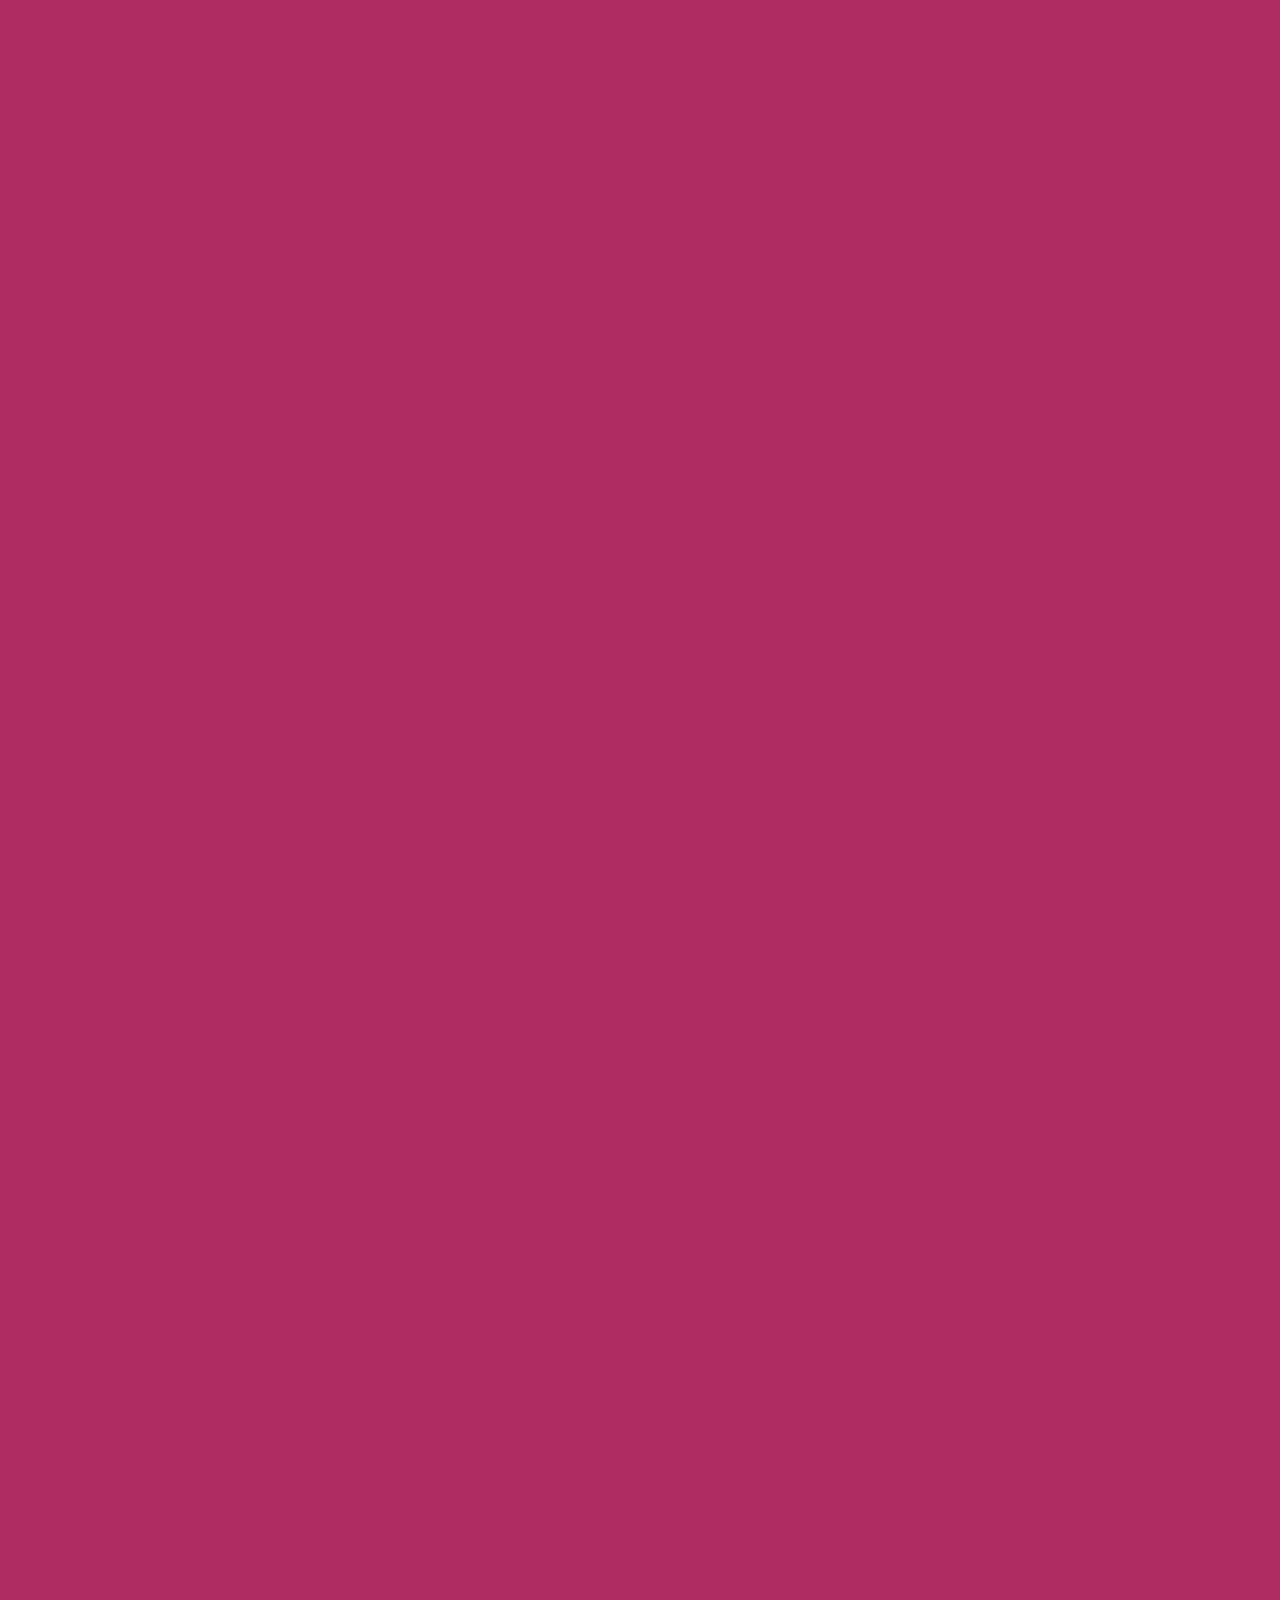
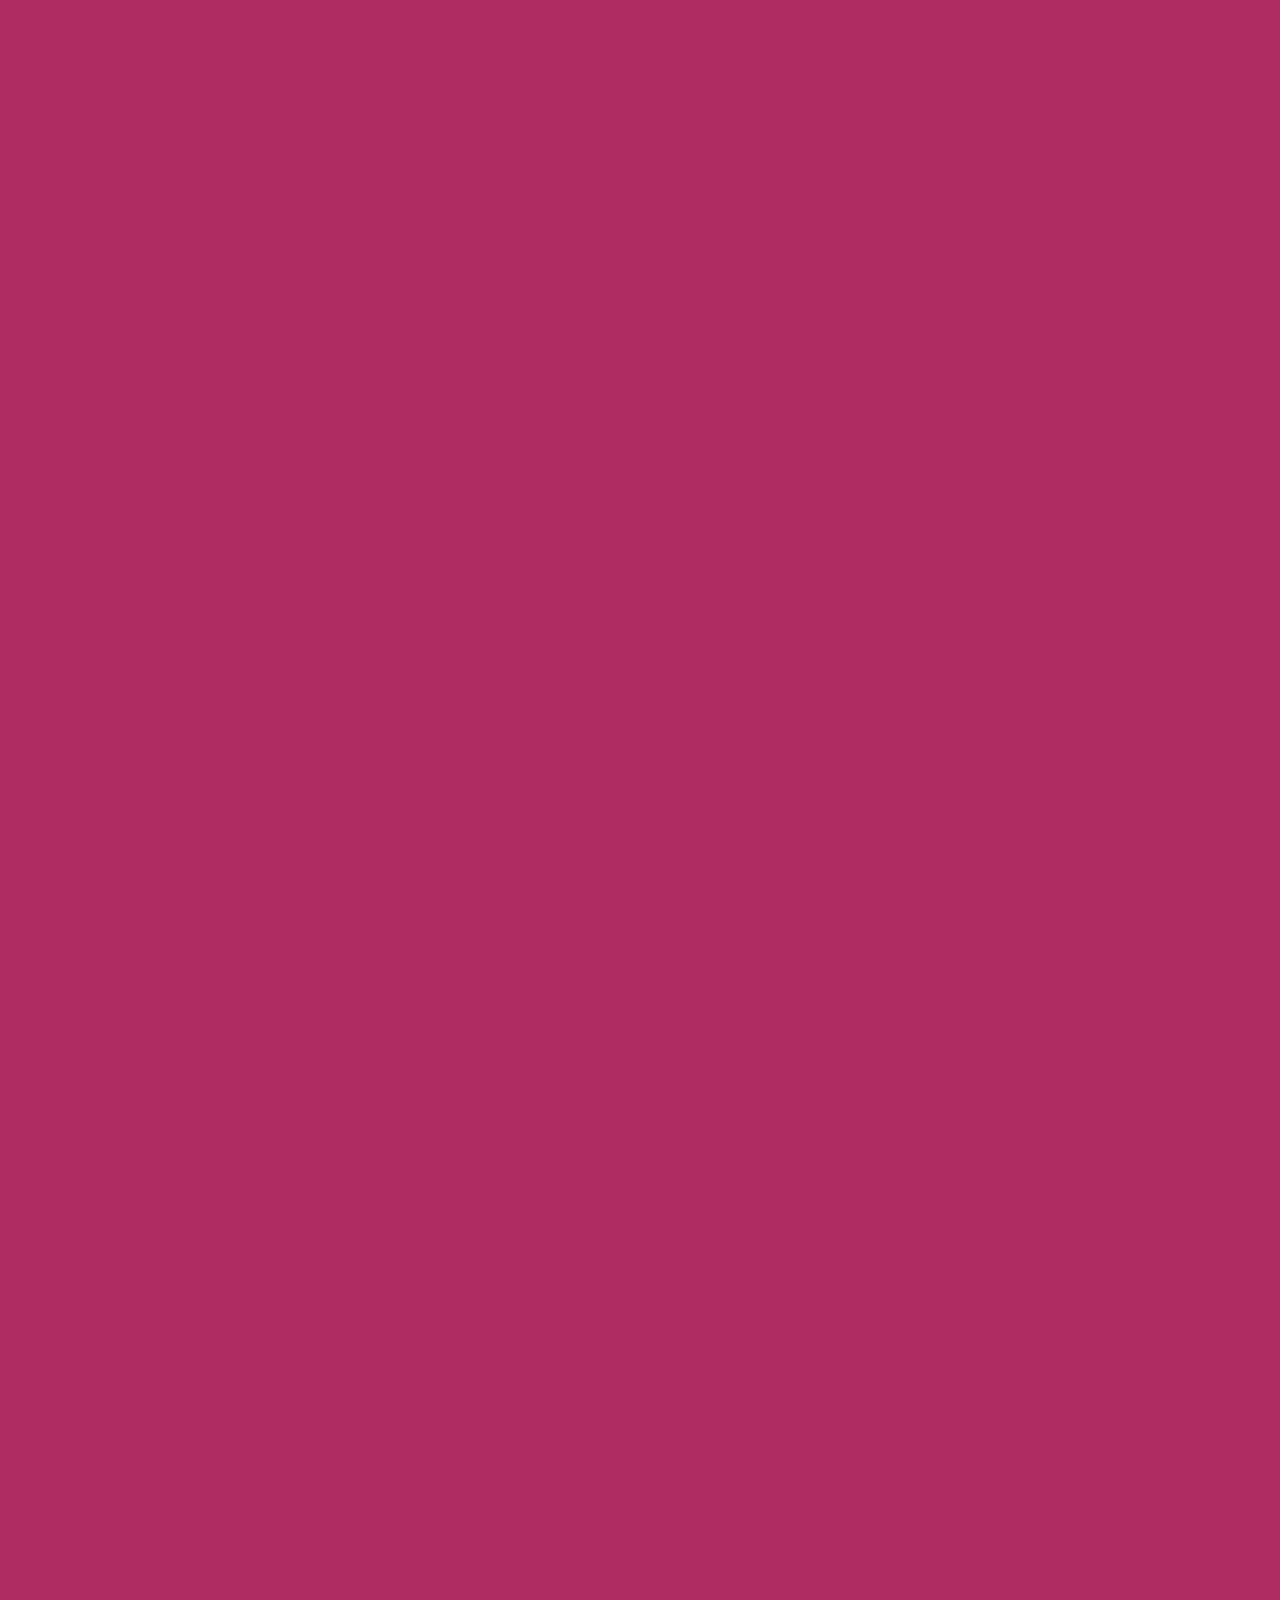
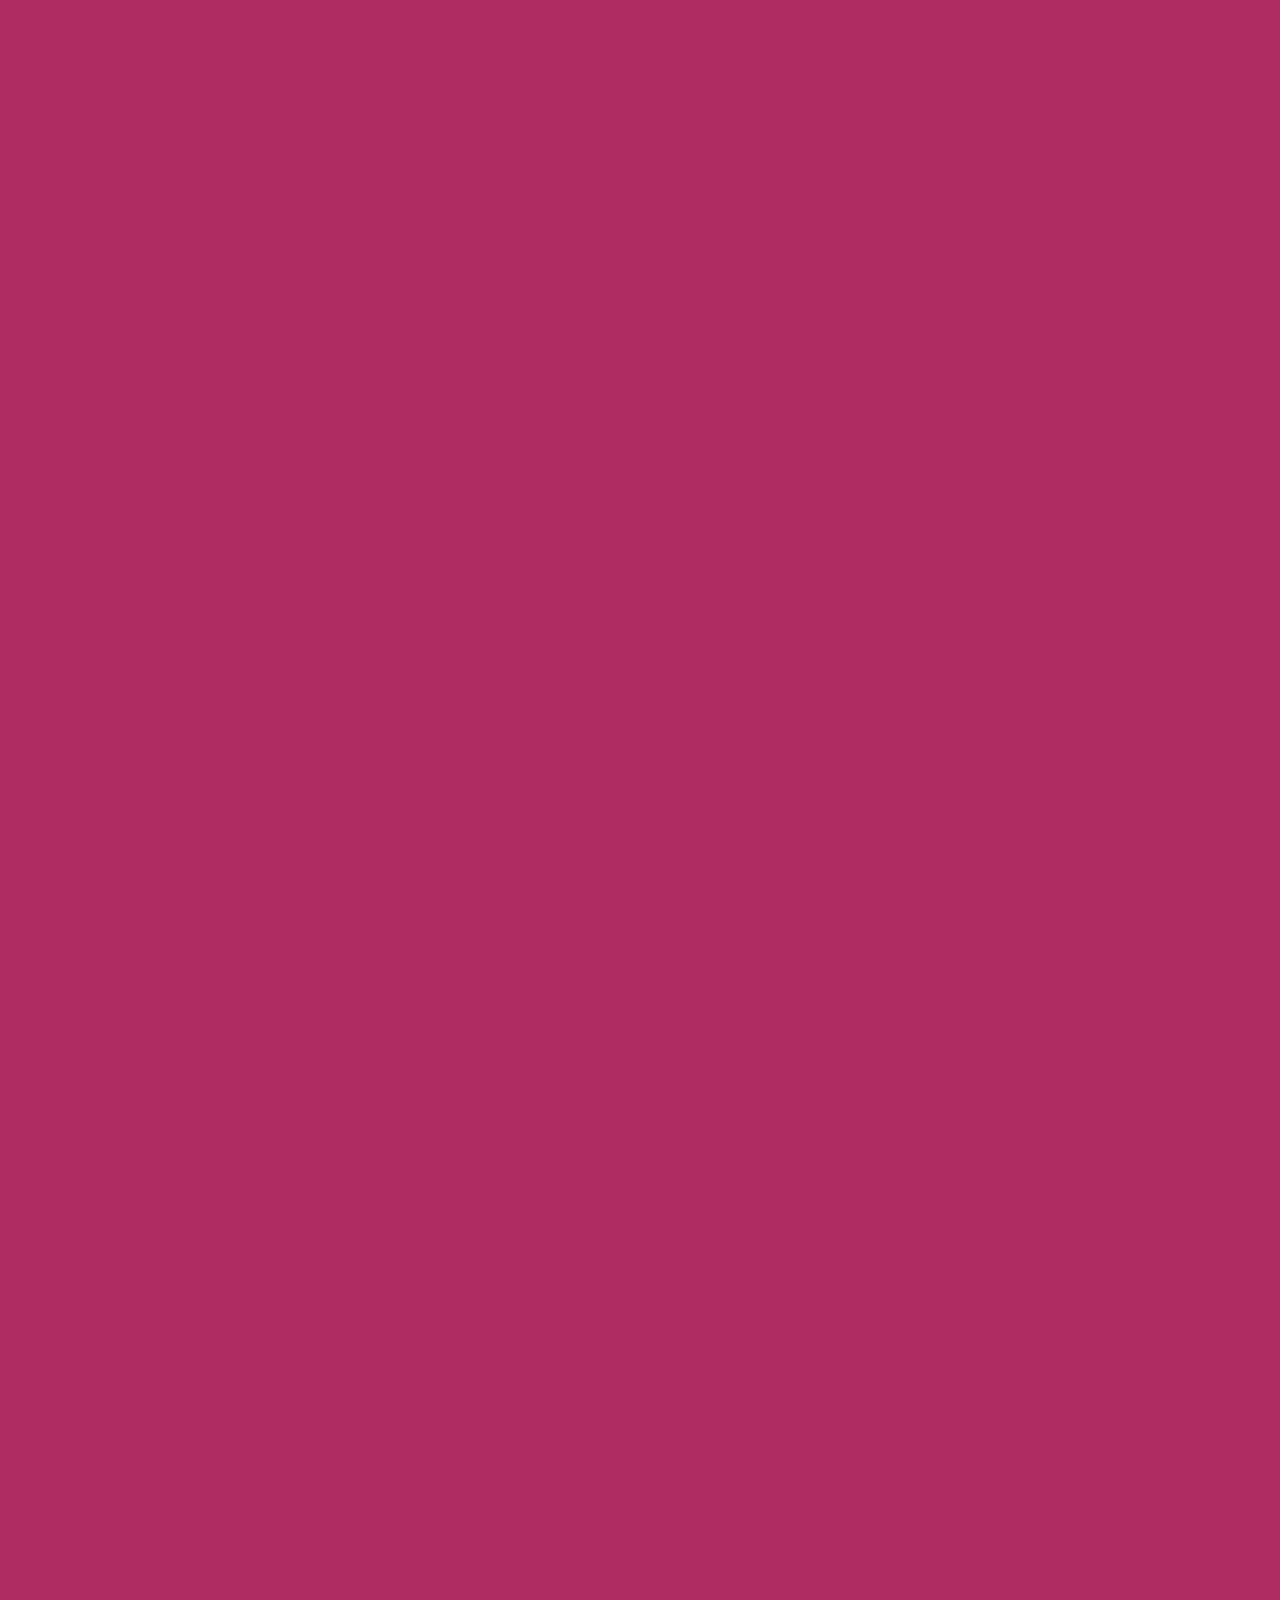
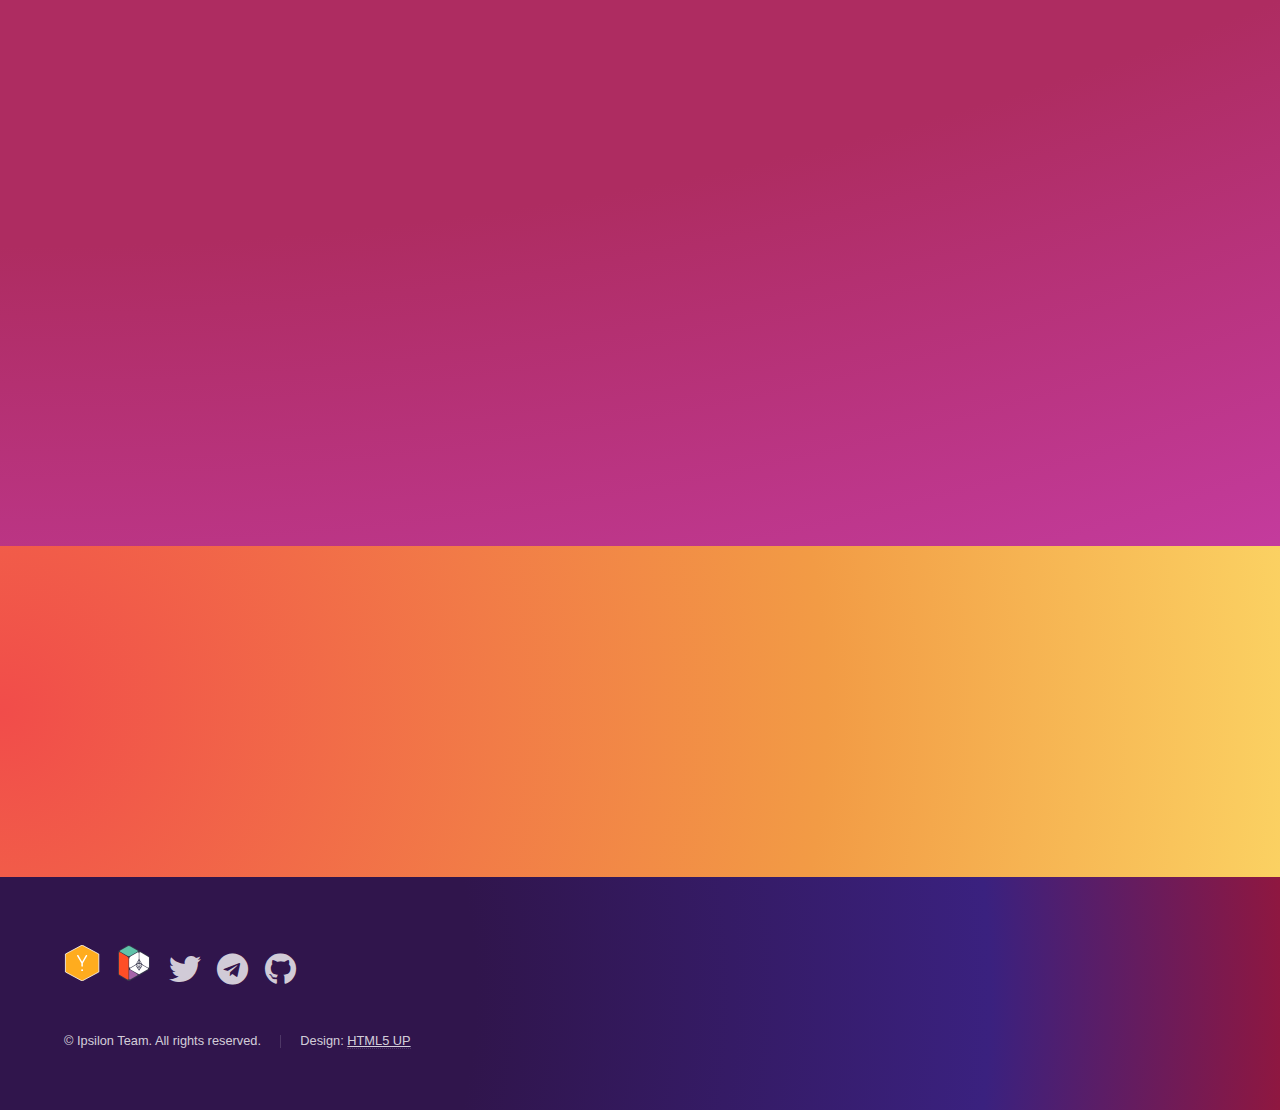
==== commit be30035e: "Remove application links" ====
--- a/index.html
+++ b/index.html
@@ -21,7 +21,6 @@
 				<a href="#mission">Mission</a>
 				<a href="#expect">What to expect at the event?</a>
 				<a href="#two">Who is this event directed to?</a>
-        <a href="#applications">Applications</a>
 				<a href="#speakers">Speakers</a>
 				<a href="#program">Program</a>
 			</div>
@@ -43,7 +42,6 @@
 							<li><a href="#mission">Mission</a></li>
               <li><a href="#expect">What to expect at the event?</a></li>
 							<li><a href="#two">Who is this event directed to?</a></li>
-              <li><a href="#applications">Applications</a></li>
               <li><a href="#speakers">Speakers</a></li>
 							<li><a href="#program">Program</a></li>
 						</ul>
@@ -128,13 +126,6 @@
 								<div class="inner">
 									<h2>What to expect at the event?</h2>
                   <p>The EVM Summit is an independent one-day event that takes place during the week of Devconnect in Istanbul. The summit will feature in-depth talks, panel discussions, workshops, and opportunities for collaboration among (core) developers, researchers, industry experts, and enthusiasts. The goal of the event is to explore and discuss various aspects of the EVM, and to advance its capabilities and adoption.</p>
-
-                  <p>Please note that attendance is subject to application, acceptance, and confirmation, as the event has limited capacity.</p>
-
-							<ul class="actions">
-								<li><a href="#applications" class="button scrolly">Apply to attend</a></li>
-							</ul>
-
 								</div>
 							</div>
 						</section>
@@ -157,17 +148,6 @@
 						</div>
 					</section>
 
-        <!-- Applications -->
-          <section id="applications" class="wrapper style3 fade-up">
-            <div class="inner">
-              <h2>Applications</h2>
-                <p>If you are interested in attending the EVM Summit, we encourage you to fill out the application form below:</p>
-                <ul class="actions">
-                  <li><a href="https://forms.gle/CeFZua8kC7Jg4QA76" class="button scrolly">Apply to attend</a></li>
-                </ul>
-            </div>
-          </section>
-
 				<!-- Speakers -->
 					<section id="speakers" class="wrapper style2 fade-up">
 						<div class="inner">
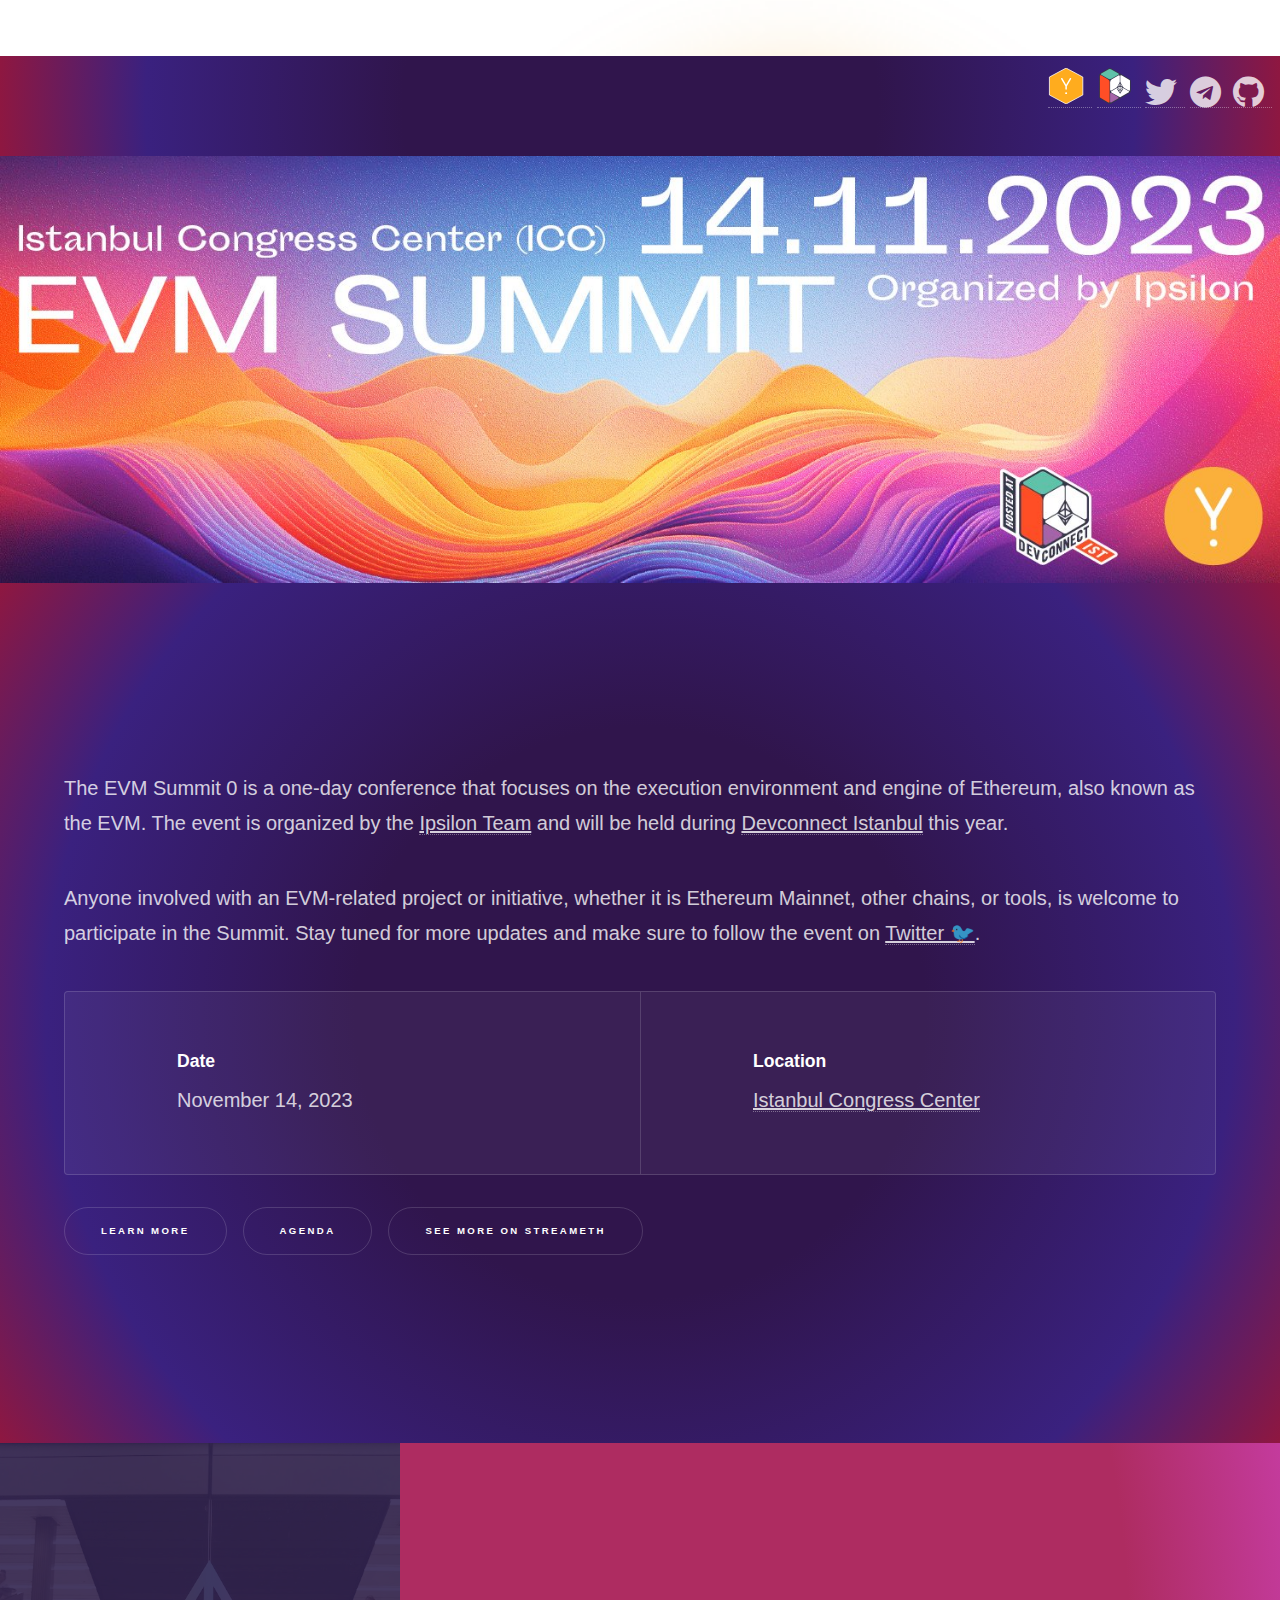
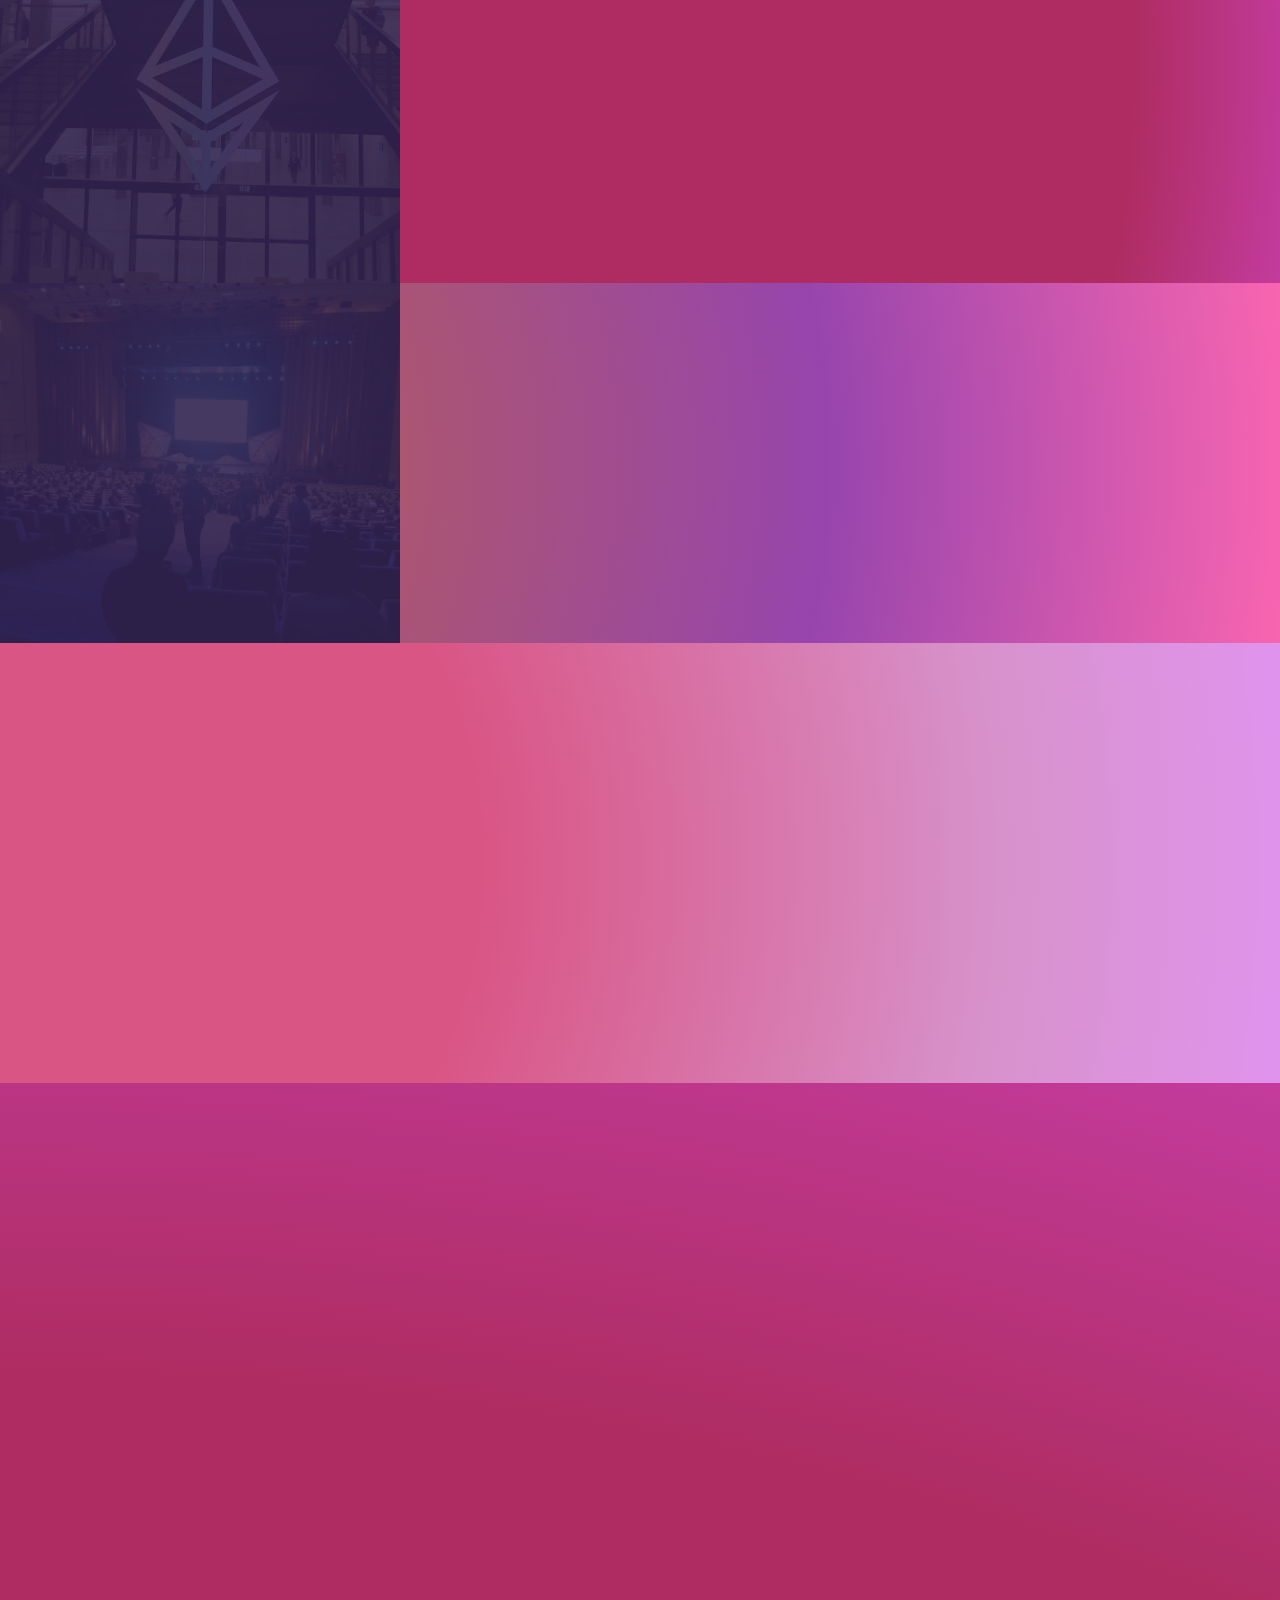
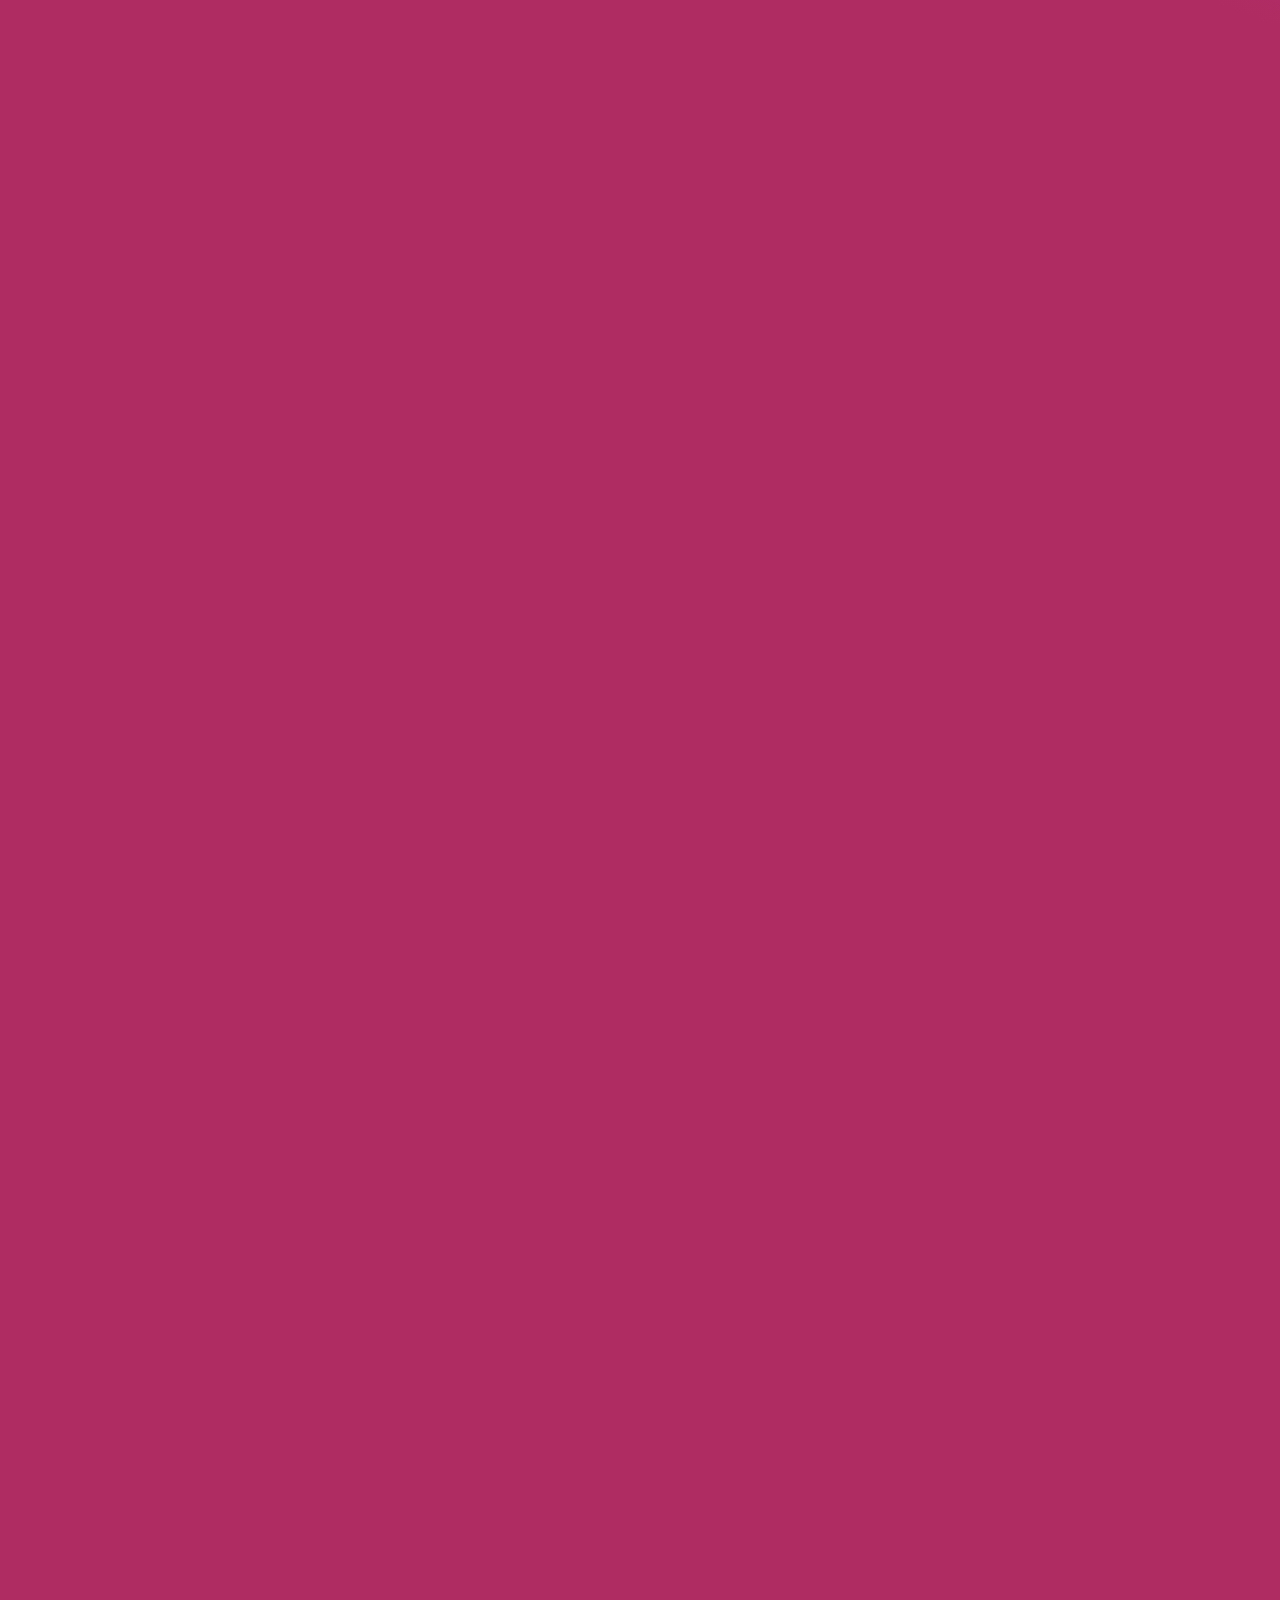
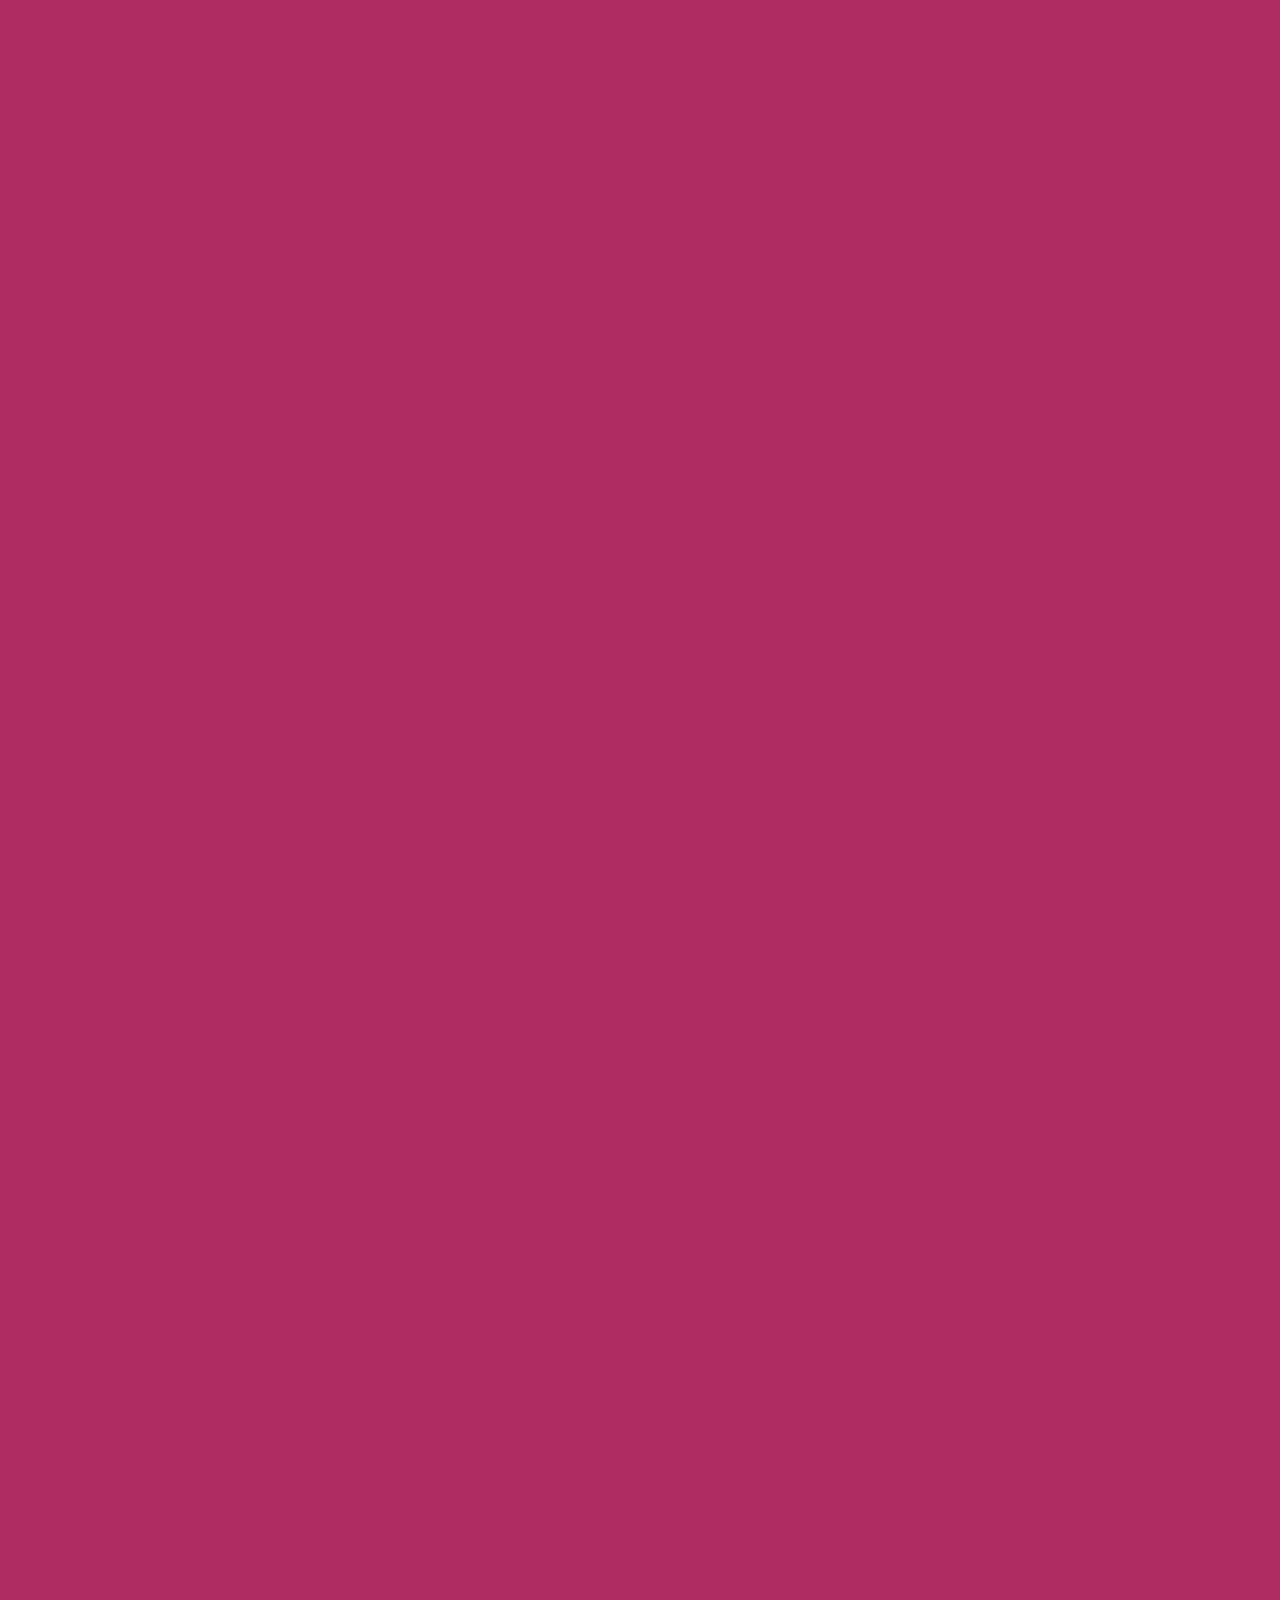
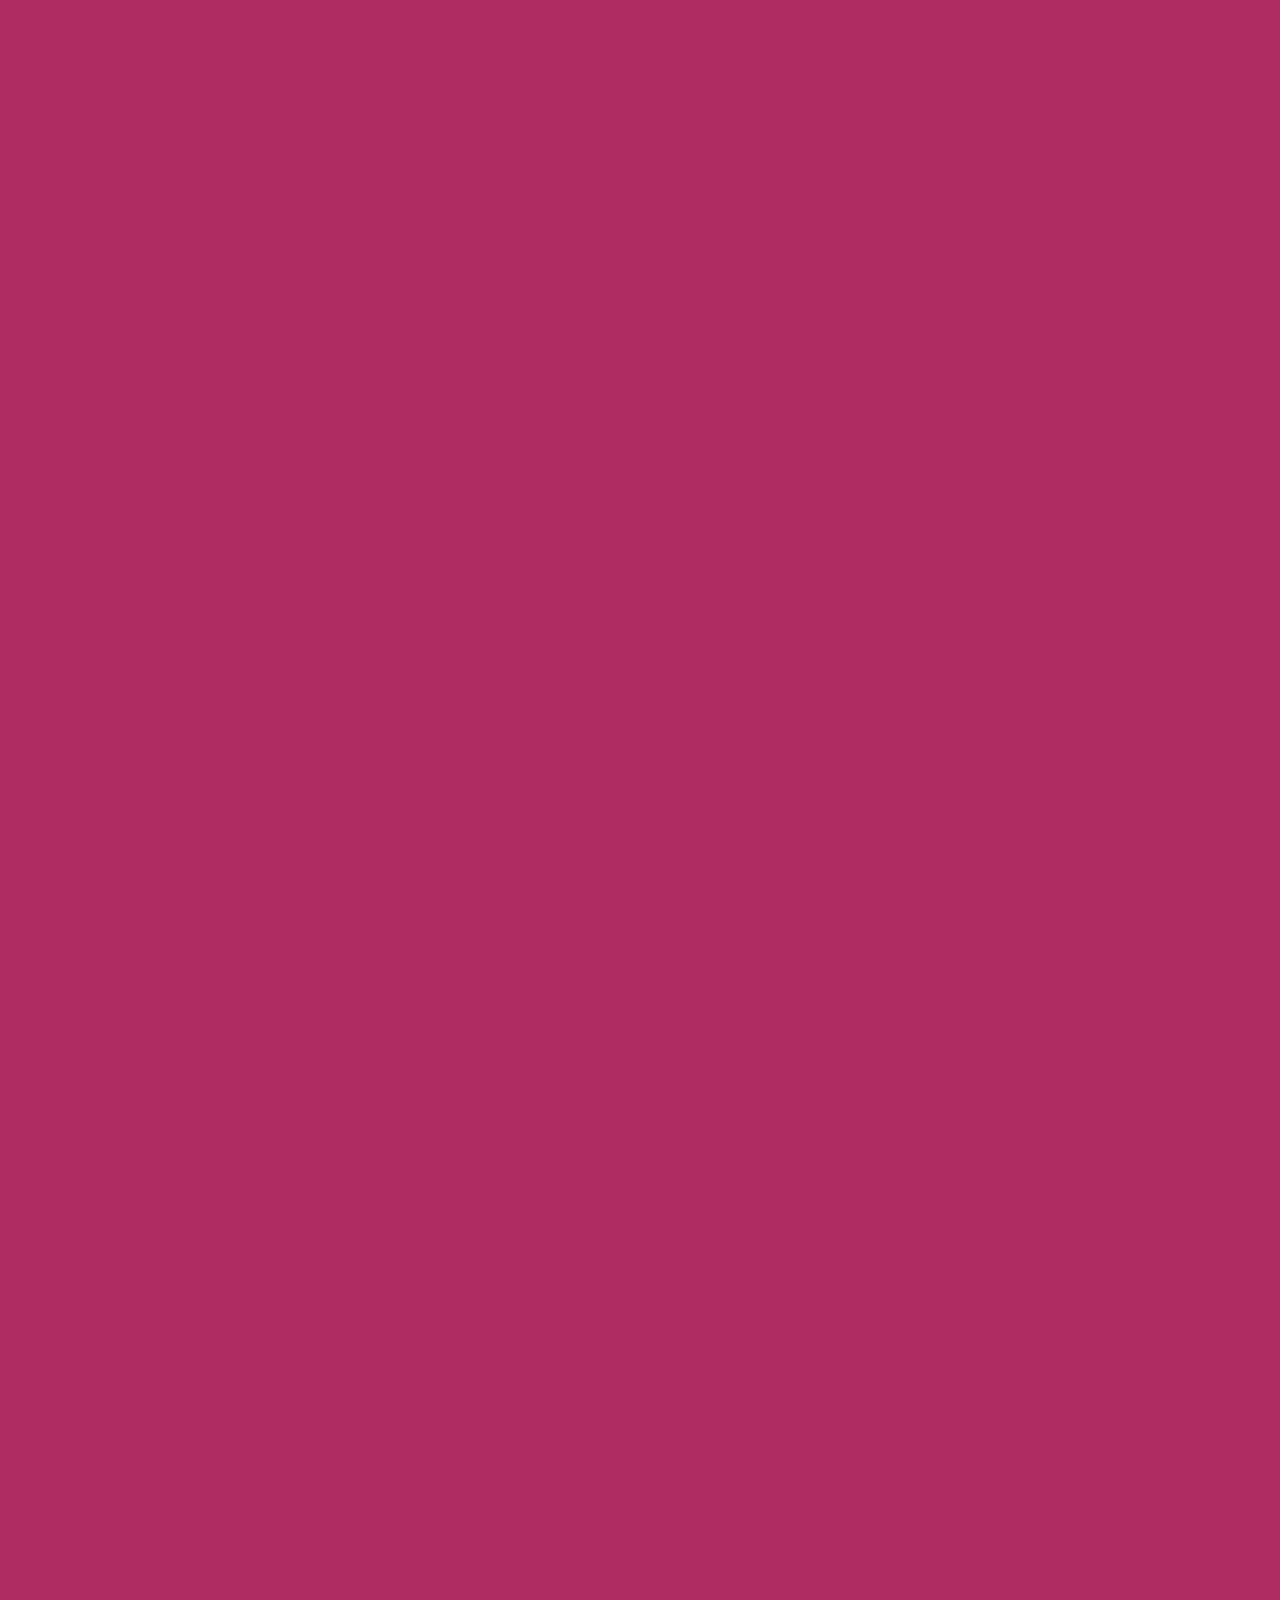
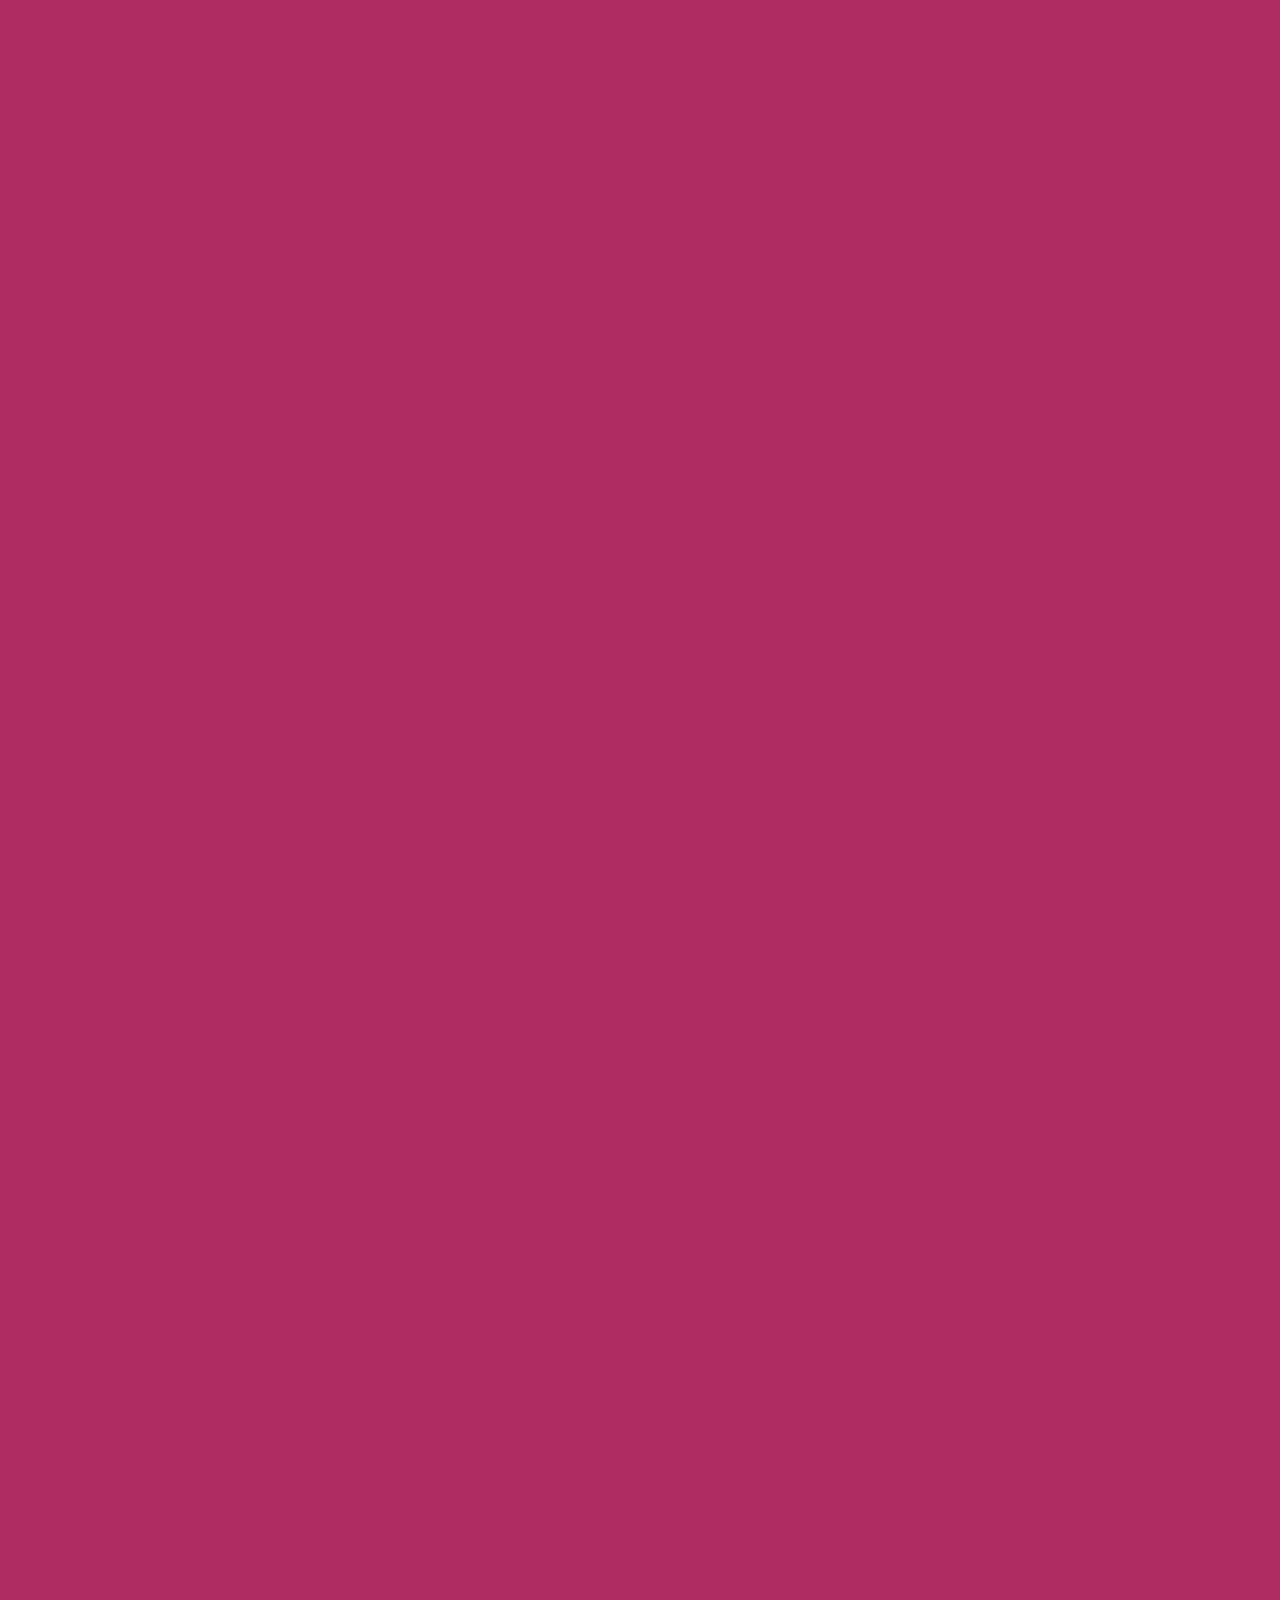
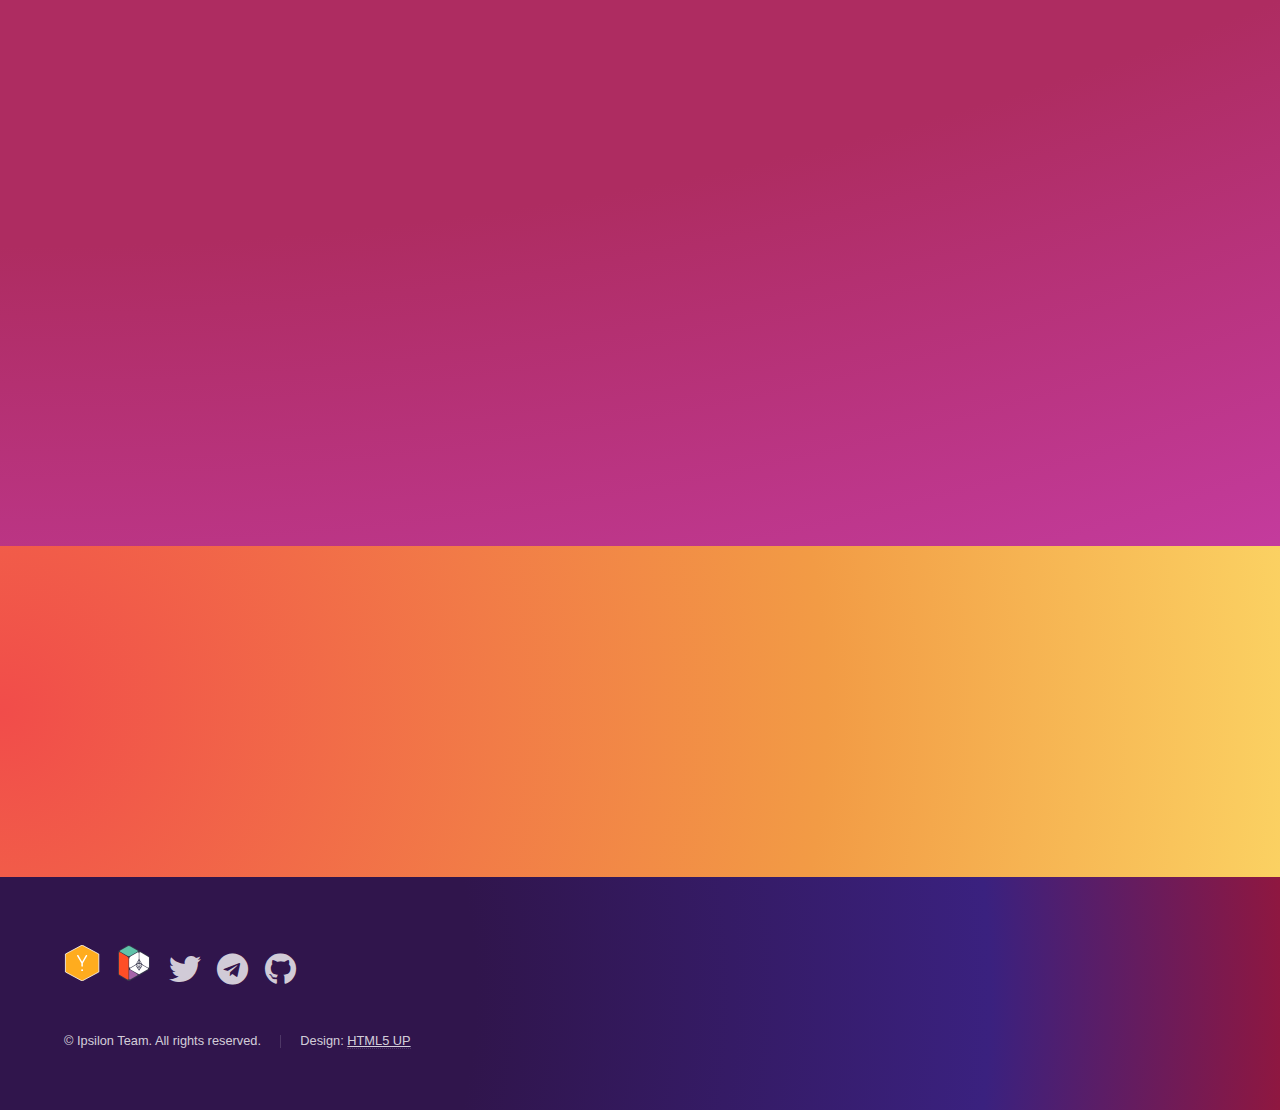
==== commit e081dc56: "Change Program->Agenda" ====
--- a/index.html
+++ b/index.html
@@ -12,7 +12,7 @@
 		<link rel="stylesheet" href="assets/css/main.css" />
 		<noscript><link rel="stylesheet" href="assets/css/noscript.css" /></noscript>
 	</head>
-	<body class="is-preload" onload="loadSessions();">
+	<body class="is-preload">
 
 	<!-- Mobile Menu -->
 		<div class="topnav">
@@ -22,7 +22,7 @@
 				<a href="#expect">What to expect at the event?</a>
 				<a href="#two">Who is this event directed to?</a>
 				<a href="#speakers">Speakers</a>
-				<a href="#program">Program</a>
+				<a href="#agenda">Agenda</a>
 			</div>
 
 			<a href="javascript:void(0);" class="icon" onclick="showMenu()">
@@ -43,7 +43,7 @@
               <li><a href="#expect">What to expect at the event?</a></li>
 							<li><a href="#two">Who is this event directed to?</a></li>
               <li><a href="#speakers">Speakers</a></li>
-							<li><a href="#program">Program</a></li>
+							<li><a href="#agenda">Agenda</a></li>
 						</ul>
 					</nav>
 				</div>
@@ -100,7 +100,7 @@
 
 							<ul class="actions">
 								<li><a href="#mission" class="button scrolly">Learn more</a></li>
-                <li><a href="#program" class="button scrolly">Program</a></li>
+                <li><a href="#agenda" class="button scrolly">Agenda</a></li>
                 <li><a href="https://app.streameth.org/devconnect/evm_summit" class="button scrolly">See more on Streameth</a></li>
 							</ul>
 						</div>
@@ -719,14 +719,14 @@
 					</section>
 
 
-				<!-- Program -->
-					<section id="program" class="wrapper style6 fade-up">
+				<!-- Agenda -->
+					<section id="agenda" class="wrapper style6 fade-up">
 						<div class="inner">
-							<h1>Program</h1>
+							<h1>Agenda</h1>
 
               <ul class="actions">
-                <li><a id="emirgan1-button" onclick="showSessions('emirgan1')" href="#program" class="button disabled scrolly">Emirgan 1</a></li>
-                <li><a id="emirgan2-button" onclick="showSessions('emirgan2')" href="#program" class="button scrolly">Emirgan 2</a></li>
+                <li><a id="emirgan1-button" onclick="showSessions('emirgan1')" href="#agenda" class="button disabled scrolly">Emirgan 1</a></li>
+                <li><a id="emirgan2-button" onclick="showSessions('emirgan2')" href="#agenda" class="button scrolly">Emirgan 2</a></li>
               </ul>
 
               <div id="sessions-main" class="sessions">
@@ -766,4 +766,7 @@
 			<script src="assets/js/main.js"></script>
 
 	</body>
+  <script type="text/javascript">
+    loadSessions();
+  </script>
 </html>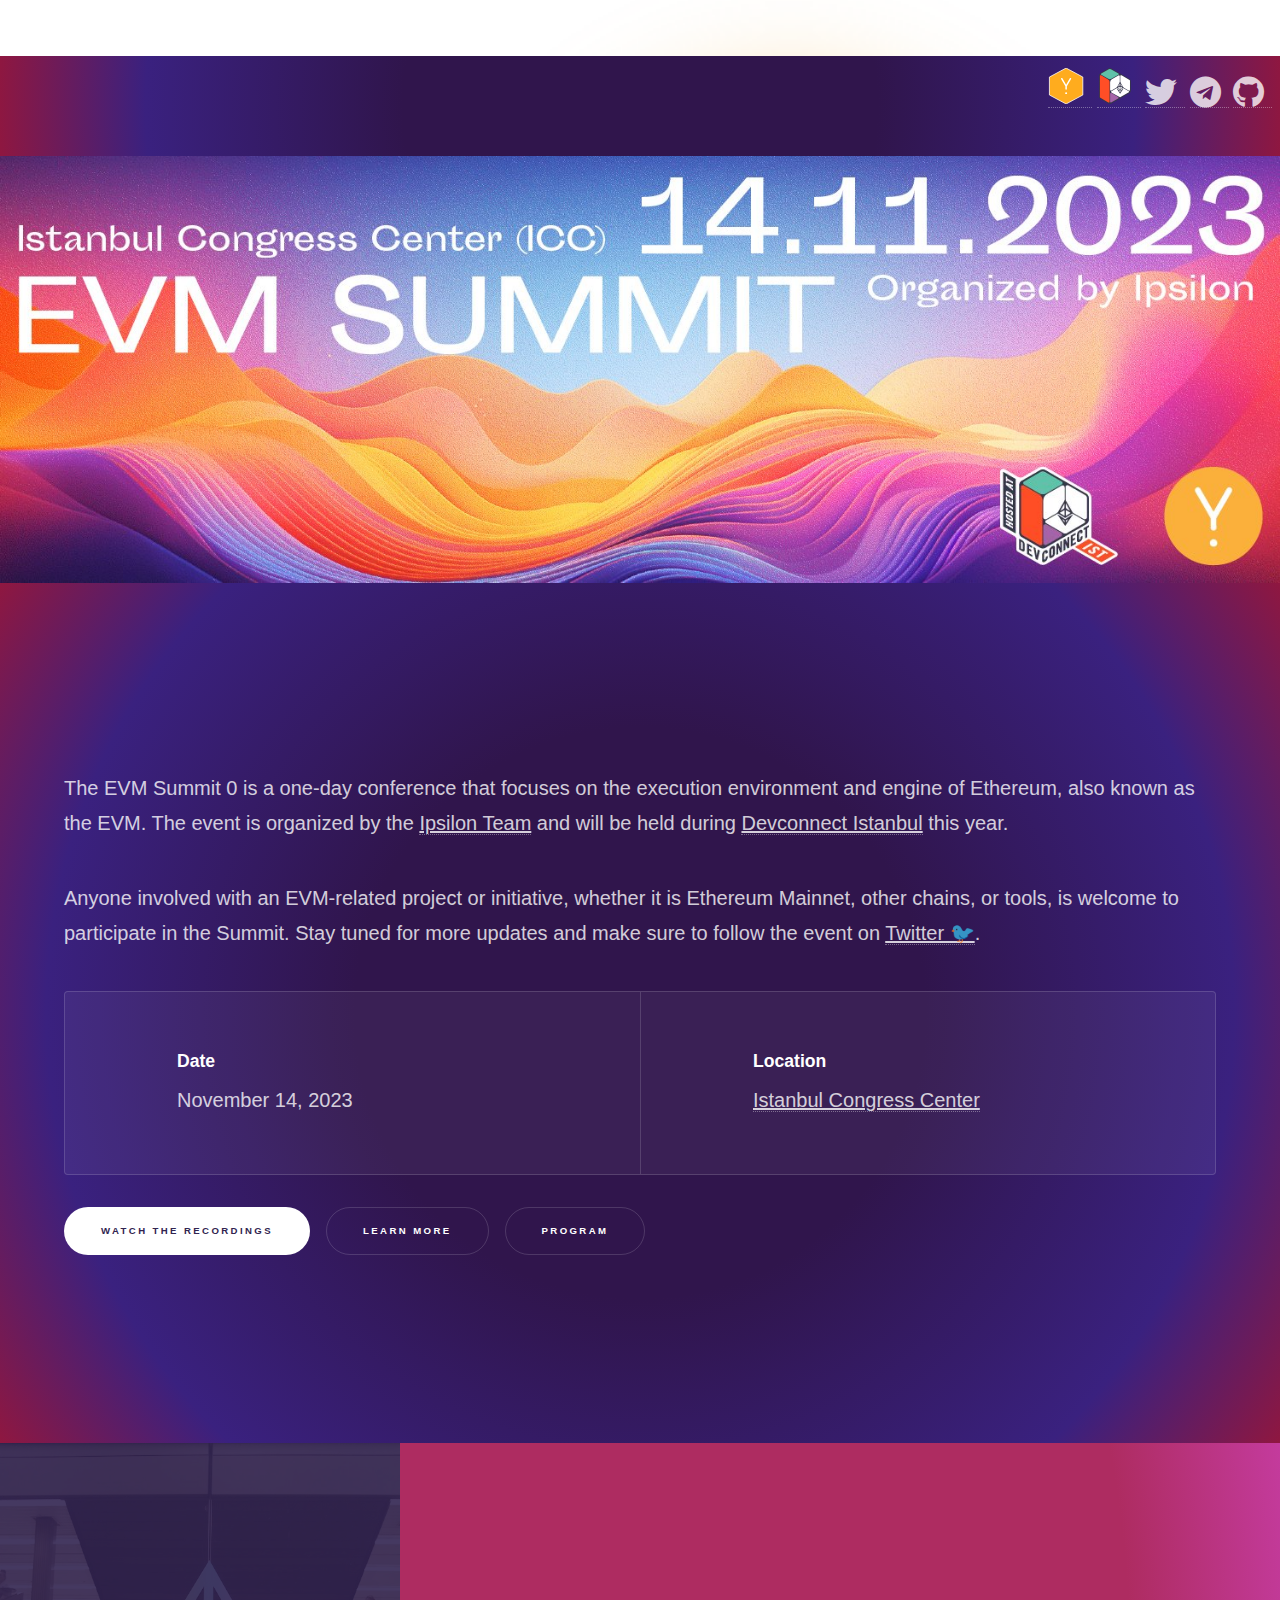
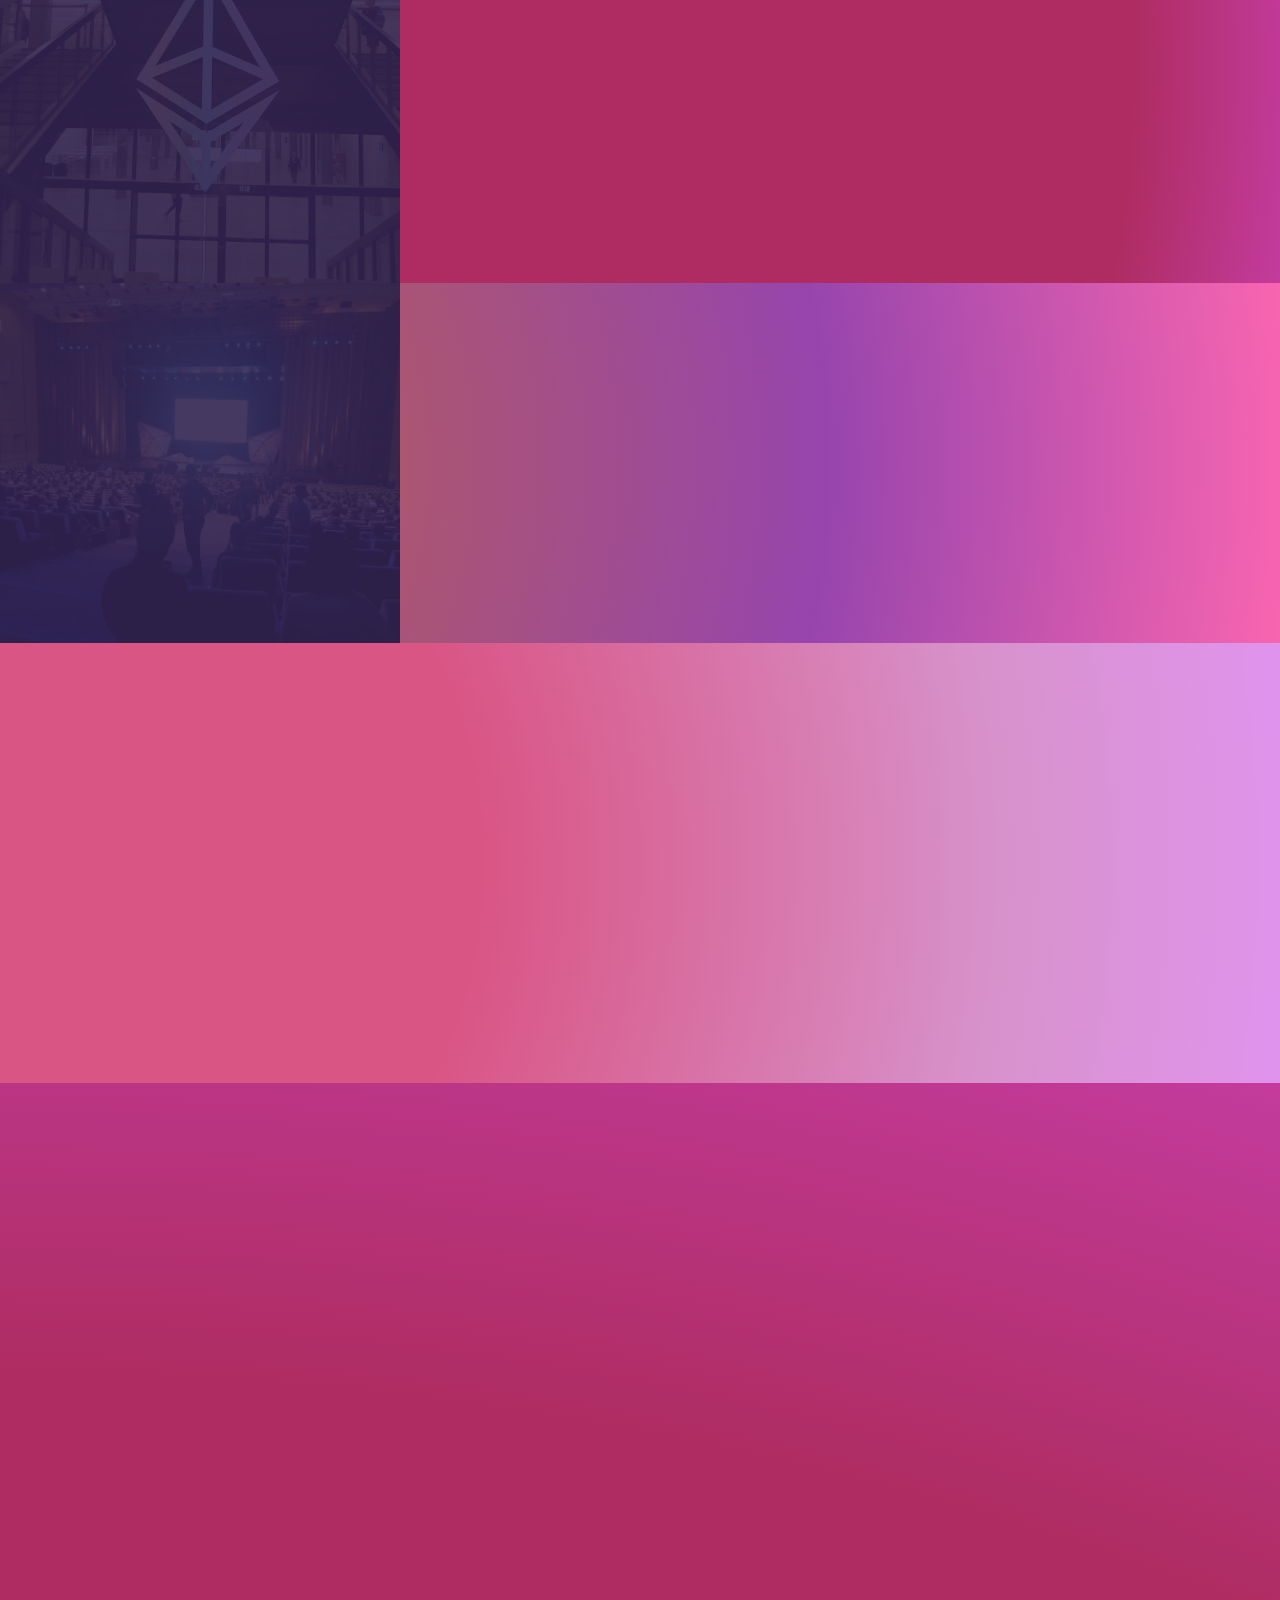
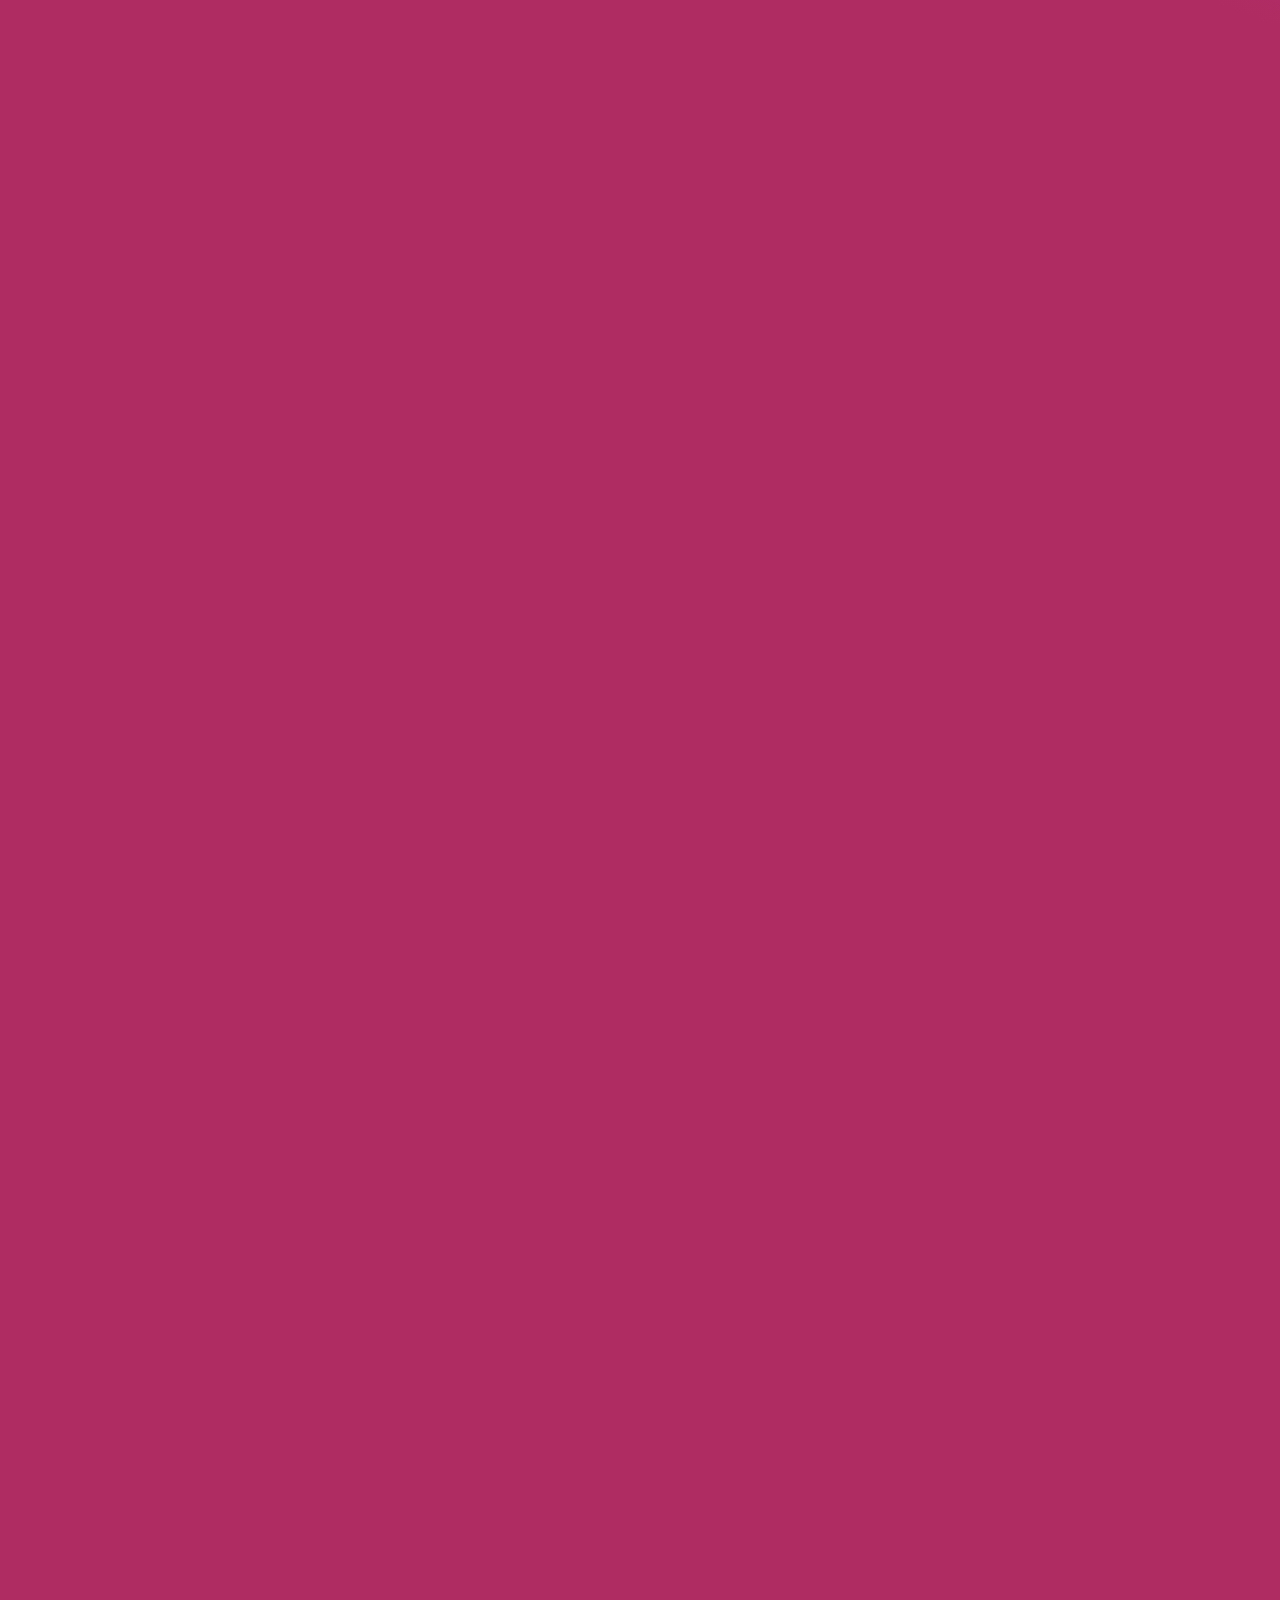
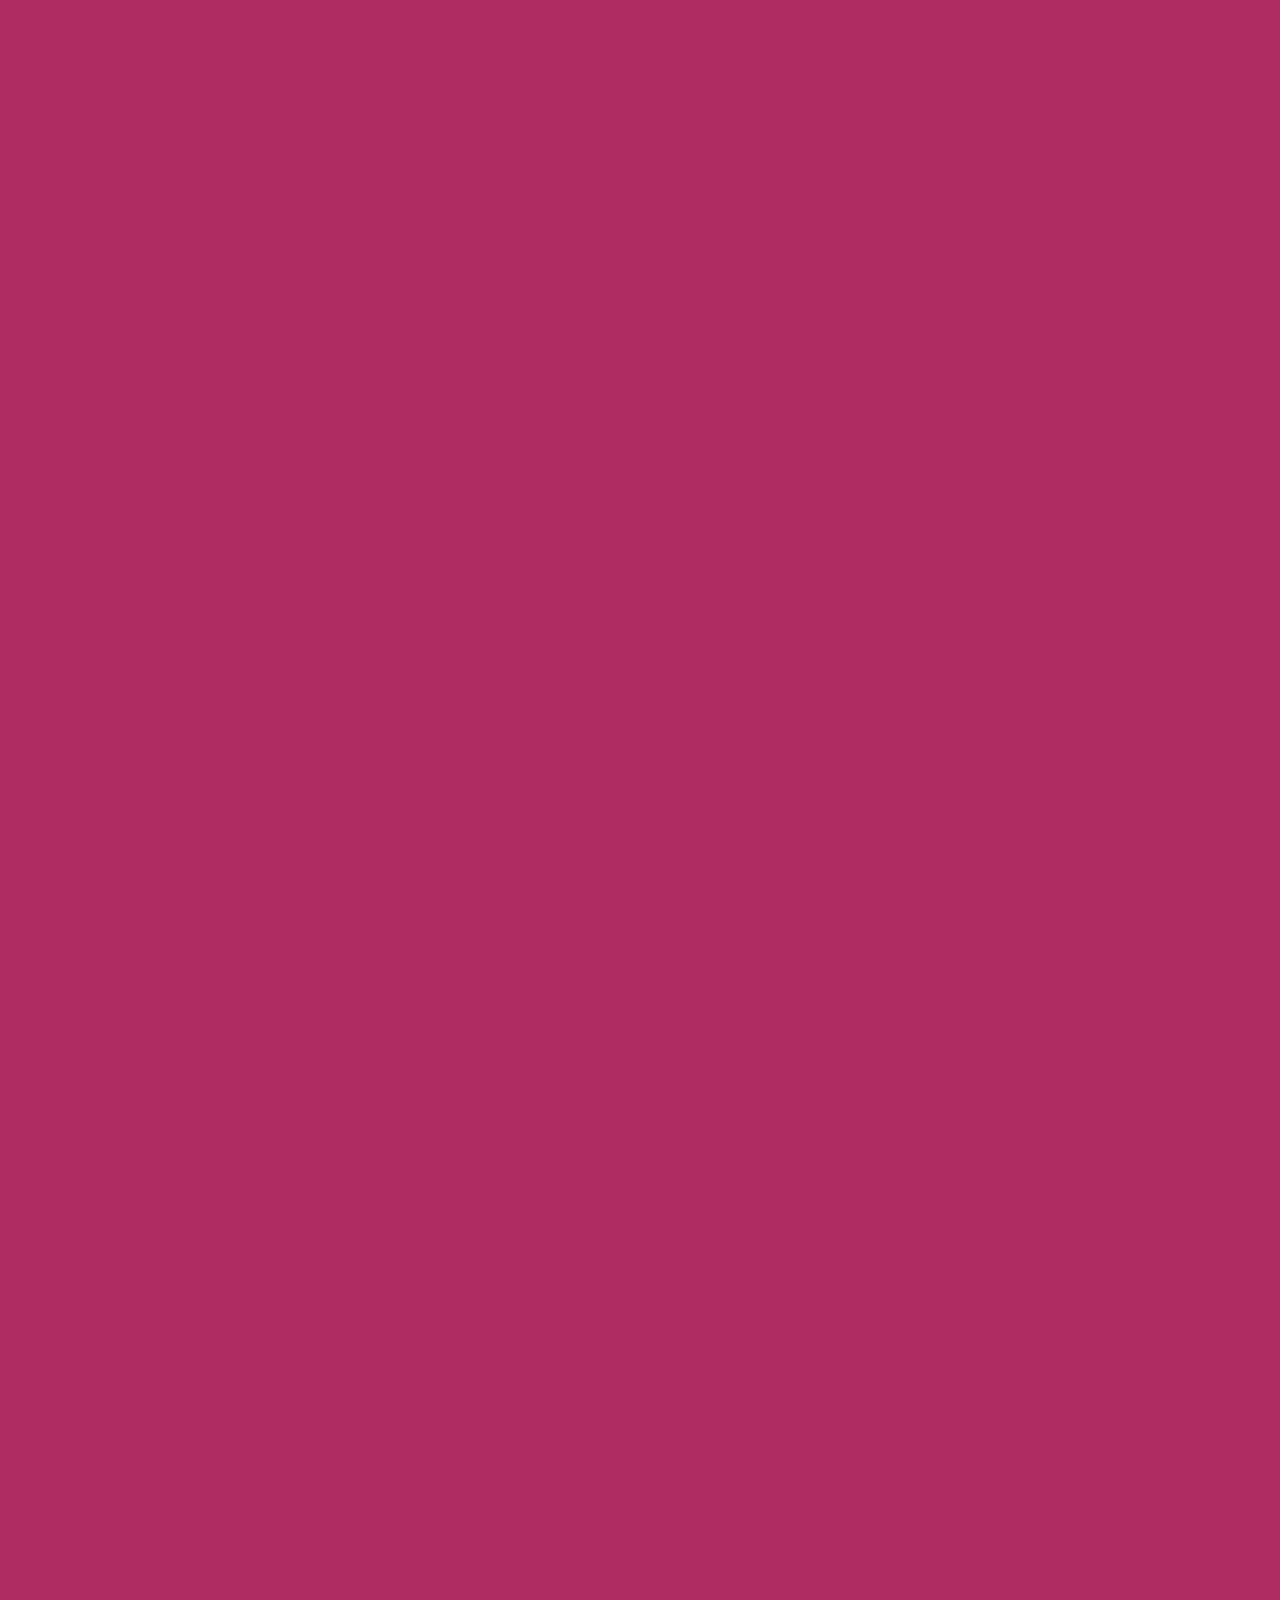
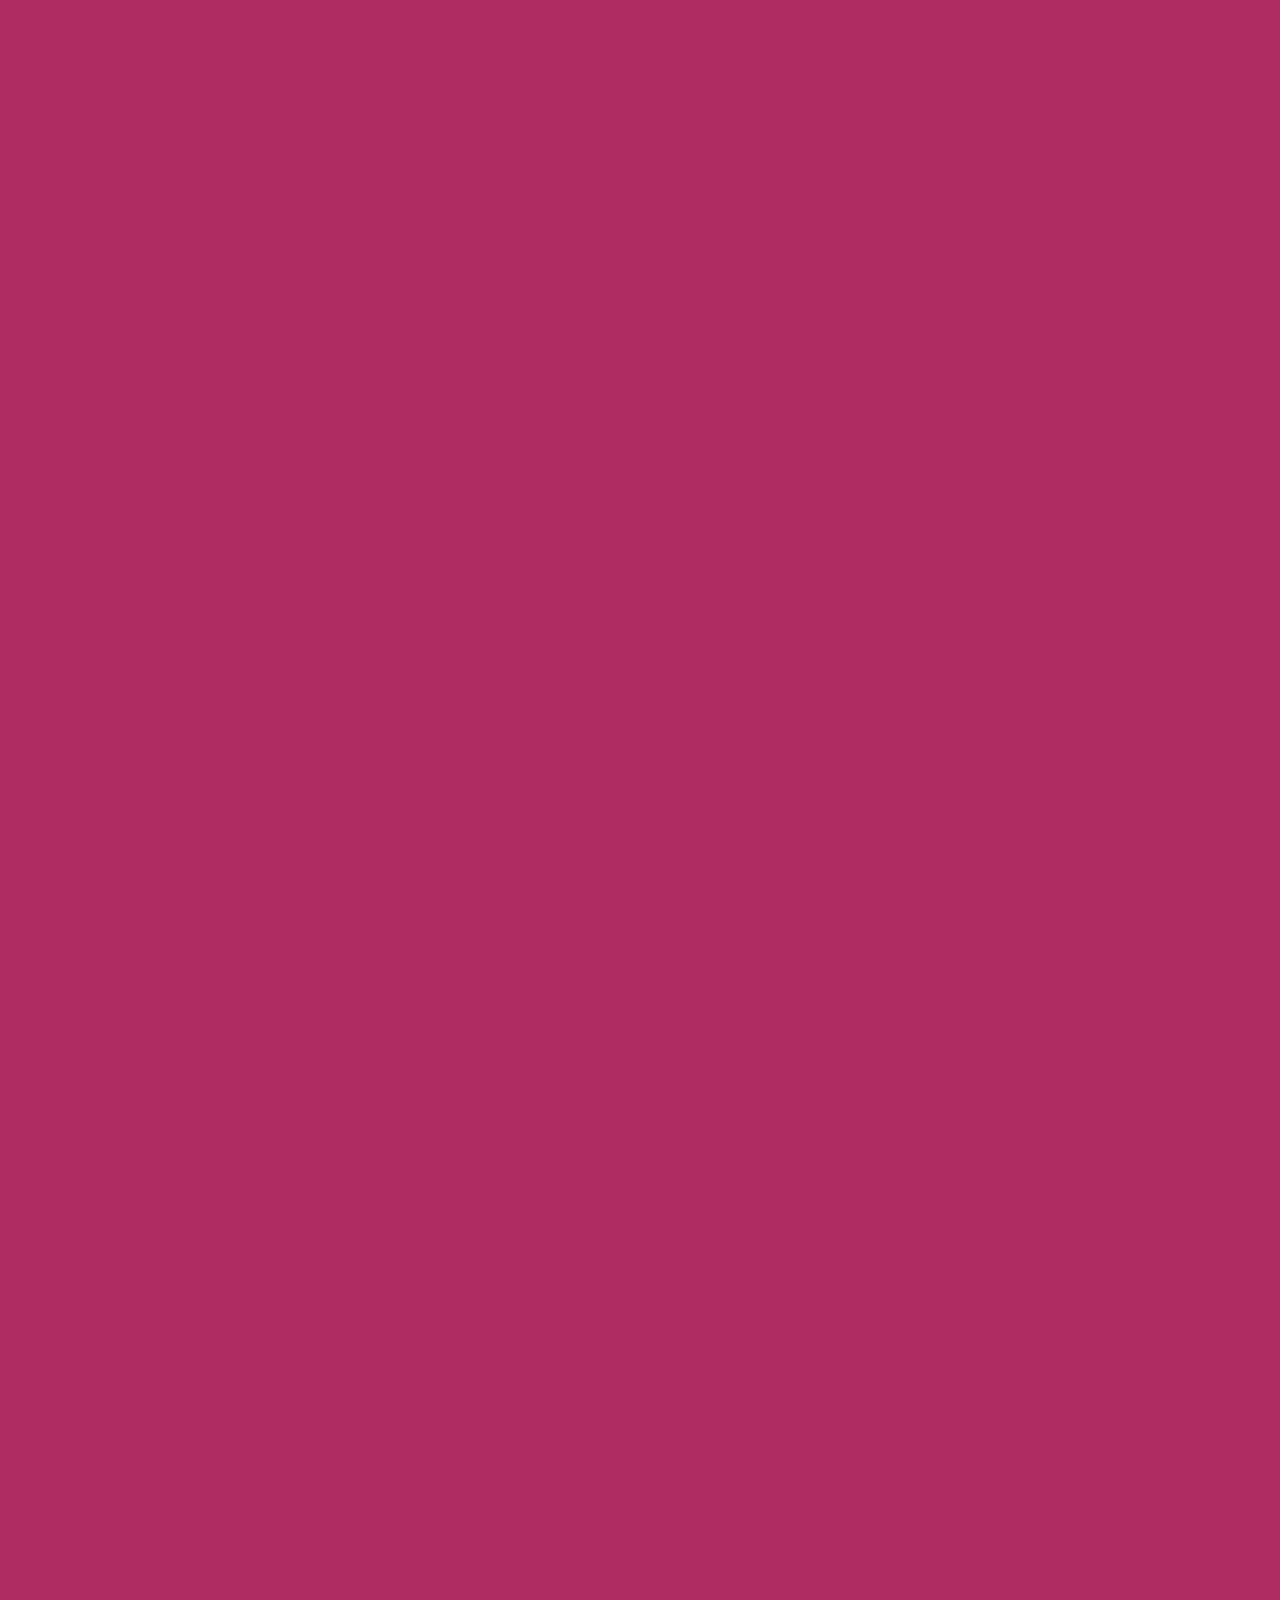
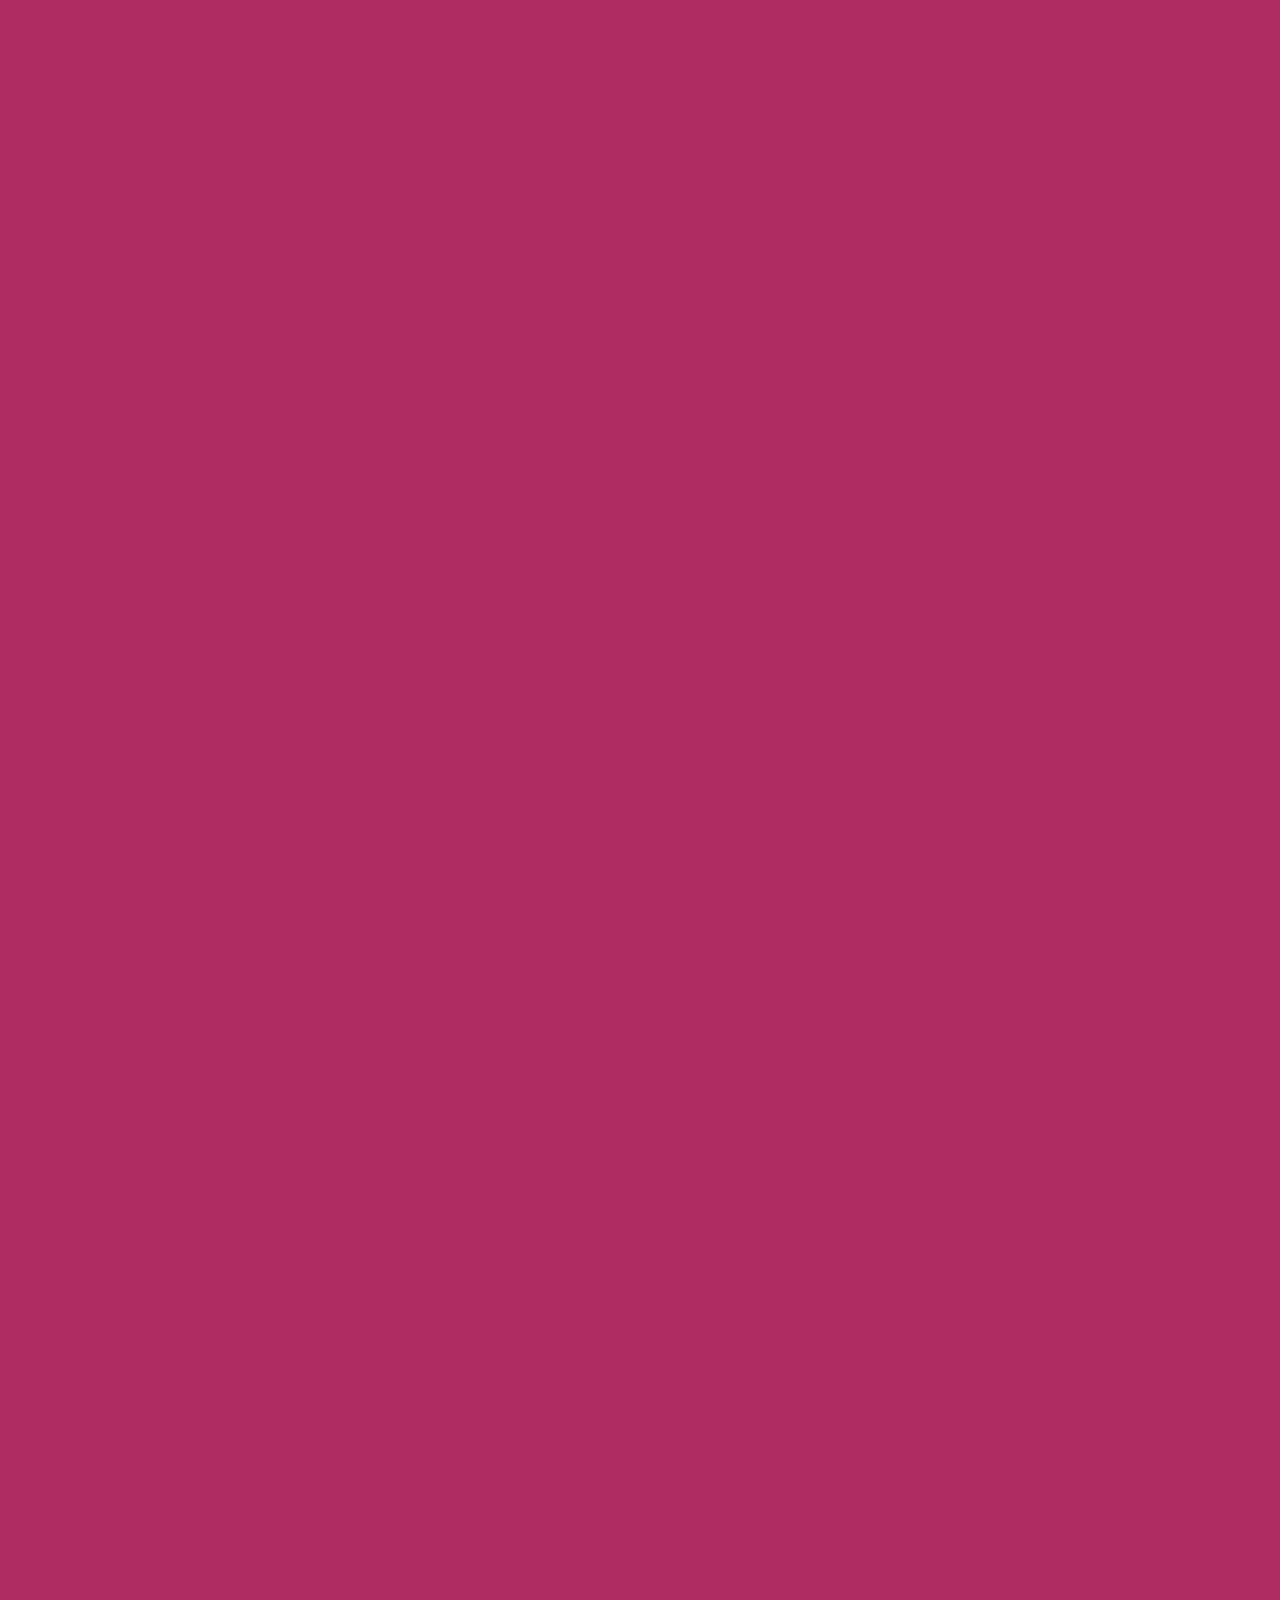
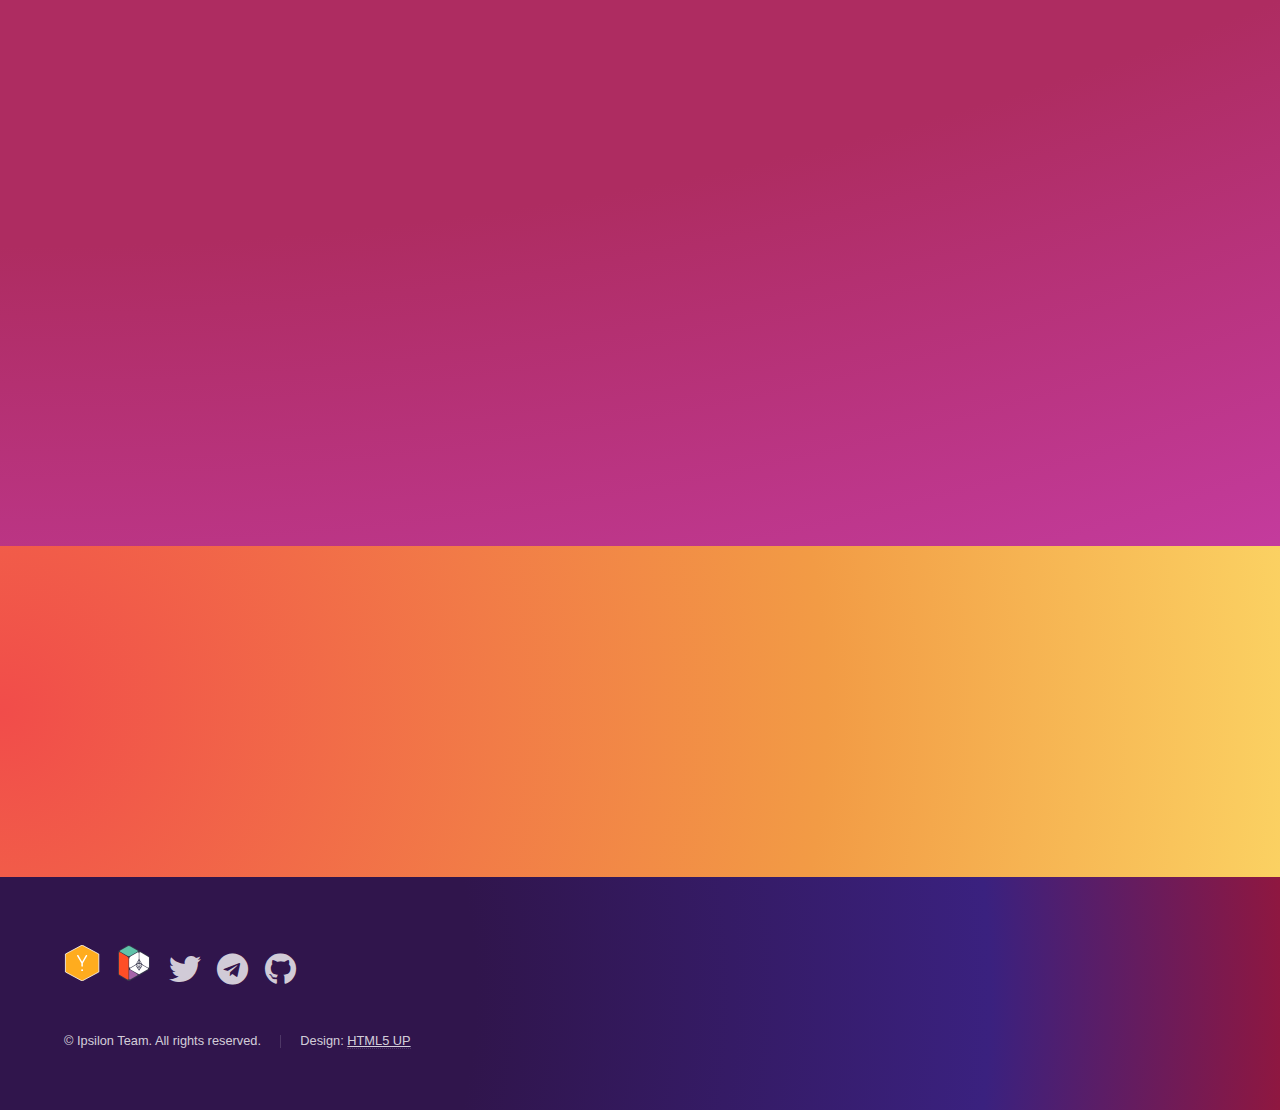
==== commit 4167a30a: "Change Recordings Button and link" ====
--- a/index.html
+++ b/index.html
@@ -22,7 +22,7 @@
 				<a href="#expect">What to expect at the event?</a>
 				<a href="#two">Who is this event directed to?</a>
 				<a href="#speakers">Speakers</a>
-				<a href="#agenda">Agenda</a>
+				<a href="#program">Program</a>
 			</div>
 
 			<a href="javascript:void(0);" class="icon" onclick="showMenu()">
@@ -43,7 +43,7 @@
               <li><a href="#expect">What to expect at the event?</a></li>
 							<li><a href="#two">Who is this event directed to?</a></li>
               <li><a href="#speakers">Speakers</a></li>
-							<li><a href="#agenda">Agenda</a></li>
+							<li><a href="#program">Program</a></li>
 						</ul>
 					</nav>
 				</div>
@@ -99,9 +99,9 @@
               </div>
 
 							<ul class="actions">
+                <li><a href="https://streameth.org/archive?event=evm_summit" class="button primary scrolly">Watch the recordings</a></li>
 								<li><a href="#mission" class="button scrolly">Learn more</a></li>
-                <li><a href="#agenda" class="button scrolly">Agenda</a></li>
-                <li><a href="https://app.streameth.org/devconnect/evm_summit" class="button scrolly">See more on Streameth</a></li>
+                <li><a href="#program" class="button scrolly">Program</a></li>
 							</ul>
 						</div>
 					</section>
@@ -719,14 +719,14 @@
 					</section>
 
 
-				<!-- Agenda -->
-					<section id="agenda" class="wrapper style6 fade-up">
+				<!-- Program -->
+					<section id="program" class="wrapper style6 fade-up">
 						<div class="inner">
-							<h1>Agenda</h1>
+							<h1>Program</h1>
 
               <ul class="actions">
-                <li><a id="emirgan1-button" onclick="showSessions('emirgan1')" href="#agenda" class="button disabled scrolly">Emirgan 1</a></li>
-                <li><a id="emirgan2-button" onclick="showSessions('emirgan2')" href="#agenda" class="button scrolly">Emirgan 2</a></li>
+                <li><a id="emirgan1-button" onclick="showSessions('emirgan1')" href="#program" class="button disabled scrolly">Emirgan 1</a></li>
+                <li><a id="emirgan2-button" onclick="showSessions('emirgan2')" href="#program" class="button scrolly">Emirgan 2</a></li>
               </ul>
 
               <div id="sessions-main" class="sessions">
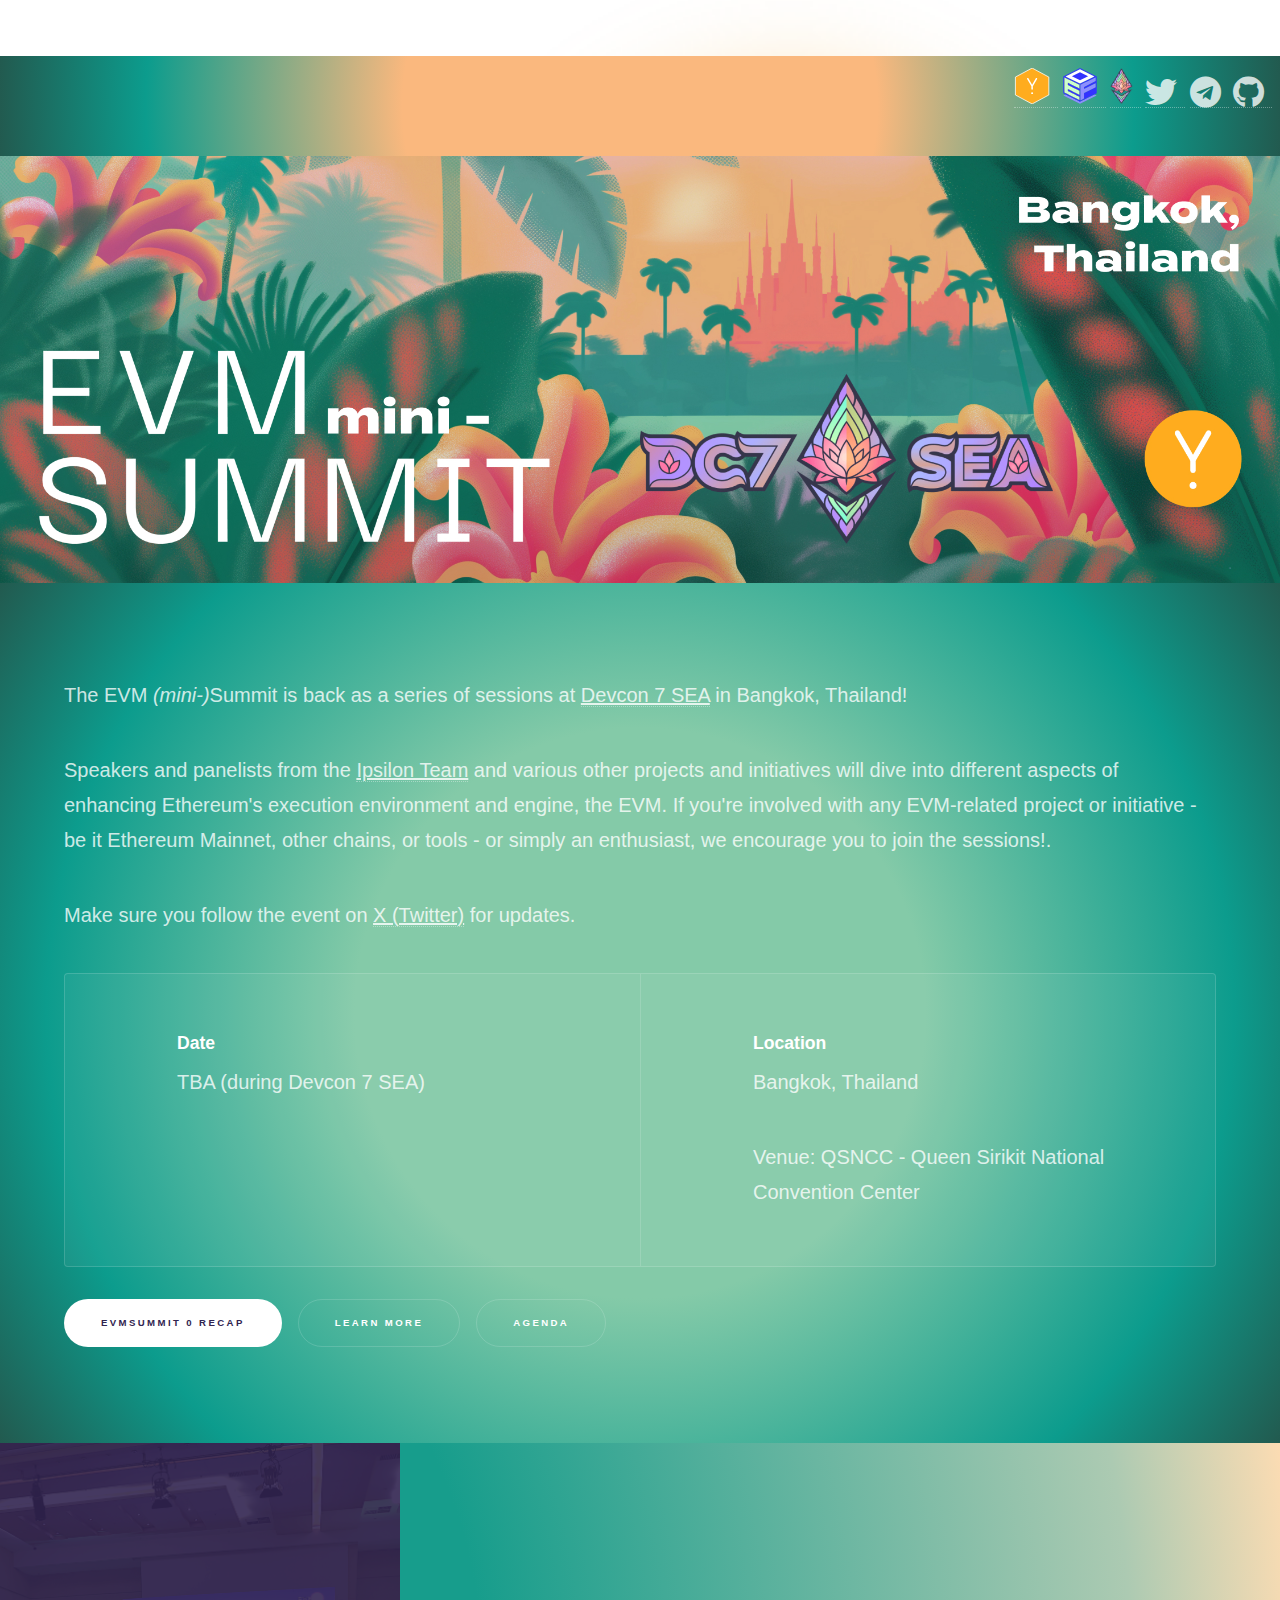
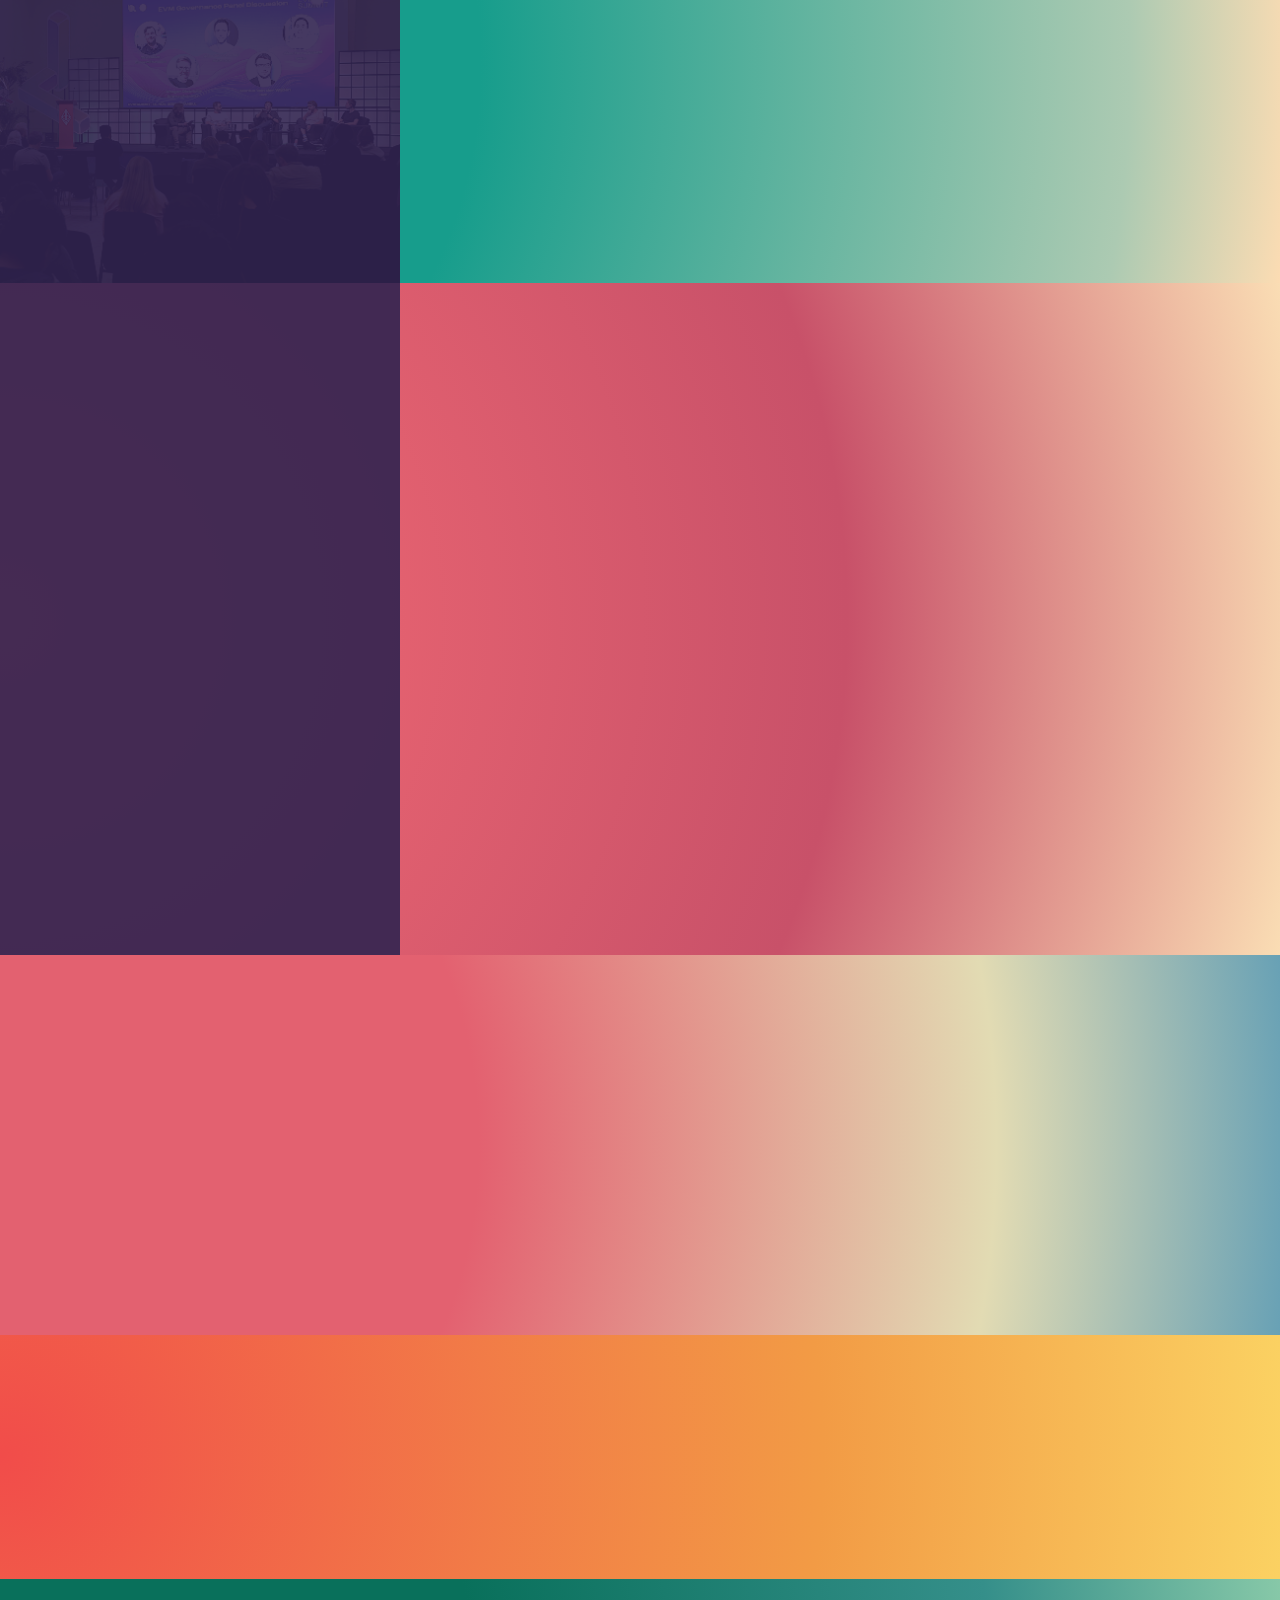
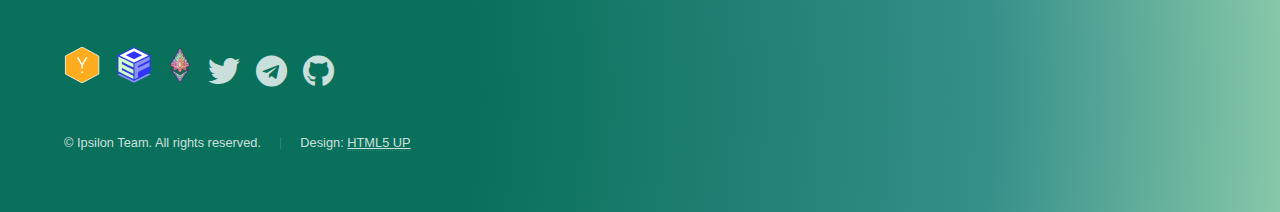
==== commit f888d4d6: "Update website to add evmsummit 1 content: - Move previous summit to new directory - Update colors a" ====
--- a/index.html
+++ b/index.html
@@ -6,7 +6,7 @@
 -->
 <html>
 	<head>
-		<title>EVM Summit 0</title>
+		<title>EVM Summit 1</title>
 		<meta charset="utf-8" />
 		<meta name="viewport" content="width=device-width, initial-scale=1, user-scalable=no" />
 		<link rel="stylesheet" href="assets/css/main.css" />
@@ -19,10 +19,9 @@
 			<div id="navLinks">
 				<a href="#banner" class="active-nv">Welcome</a>
 				<a href="#mission">Mission</a>
-				<a href="#expect">What to expect at the event?</a>
-				<a href="#two">Who is this event directed to?</a>
-				<a href="#speakers">Speakers</a>
-				<a href="#program">Program</a>
+				<a href="#expect">What to expect at the event</a>
+				<a href="#two">Who are the EVM sessions at Devcon 7 SEA directed to?</a>
+				<a href="#program">Agenda</a>
 			</div>
 
 			<a href="javascript:void(0);" class="icon" onclick="showMenu()">
@@ -40,10 +39,9 @@
 						<ul>
 							<li><a href="#banner">Welcome</a></li>
 							<li><a href="#mission">Mission</a></li>
-              <li><a href="#expect">What to expect at the event?</a></li>
-							<li><a href="#two">Who is this event directed to?</a></li>
-              <li><a href="#speakers">Speakers</a></li>
-							<li><a href="#program">Program</a></li>
+              <li><a href="#expect">What to expect at the event</a></li>
+							<li><a href="#two">Who are the EVM sessions at Devcon 7 SEA directed to?</a></li>
+							<li><a href="#program">Agenda</a></li>
 						</ul>
 					</nav>
 				</div>
@@ -64,7 +62,8 @@
         <section id="banner-top" class="wrapper style-top fade-up">
           <div id="sm-icons">
             <a href="https://ipsilon.xyz/" target="_blank"><img src="images/ipsilon_logo.svg"/></a>
-            <a href="https://devconnect.org/" target="_blank"><img src="images/devconnect_logo.svg"/></a>
+            <a href="https://evmobjectformat.org/" target="_blank"><img src="images/eof_logo.svg"/></a>
+            <a href="https://devcon.org/en/" target="_blank"><img src="images/devcon_sea_logo.png"/></a>
             <a href="https://twitter.com/evmsummit" target="_blank"><i class="icon brands fa-twitter fa-2x"></i></a>
             <a href="https://t.me/+zoWnI-n6gcIyNzRh" target="_blank"><i class="icon brands fa-telegram fa-2x"></i></a>
             <a href="https://github.com/ipsilon" target="_blank"><i class="icon brands fa-github fa-2x"></i></a>
@@ -72,36 +71,35 @@
         </section>
 
         <section id="banner" class="wrapper style0 fade-up">
-          <img src="images/banner.jpg"/>
+          <img src="images/sm1_header.jpg"/>
         </section>
 
 				<!-- Intro -->
 					<section id="intro" class="wrapper style0 fullscreen fade-up">
 						<div class="inner">
-              <p>The EVM Summit 0 is a one-day conference that focuses on the execution environment and engine of Ethereum, also known as the 
-              EVM. The event is organized by the <a href="https://notes.ethereum.org/@ipsilon/about">Ipsilon Team</a>
-              and will be held during <a href="https://devconnect.org/">Devconnect Istanbul</a> this year.</p>
-              <p>Anyone involved with an EVM-related project or initiative, whether it is Ethereum Mainnet, other chains, or tools, is welcome to
-              participate in the Summit. Stay tuned for more updates and make sure to follow the event on <a href="http://twitter.com/evmsummit">Twitter 🐦</a>.</p>
+              <p>The EVM <i>(mini-)</i>Summit is back as a series of sessions at <a href="https://devcon.org/en/">Devcon 7 SEA</a> in Bangkok, Thailand!</p>
+              <p>Speakers and panelists from the <a href="https://notes.ethereum.org/@ipsilon/about">Ipsilon Team</a> and various other projects and initiatives will dive into different aspects of enhancing Ethereum's execution environment and engine, the EVM. If you're involved with any EVM-related project or initiative - be it Ethereum Mainnet, other chains, or tools - or simply an enthusiast, we encourage you to join the sessions!.</p>
+
+              <p>Make sure you follow the event on <a href="http://twitter.com/evmsummit">X (Twitter)</a> for updates.</p>
 
               <div class="features">
                 <section>
                   <span class="icon regular major fa-calendar"></span>
                   <h3>Date</h3>
-                  <p>November 14, 2023</p>
+                  <p>TBA (during Devcon 7 SEA)</p>
                 </section>
                 <section>
                   <span class="icon regular major fa-location">📍 </span>
                   <h3>Location</h3>
-                  <p><a href="https://goo.gl/maps/ZHnHX8uHYMvdN6q47" target="_blank">Istanbul Congress Center</a></p>
+                  <p>Bangkok, Thailand</p><p>Venue: QSNCC - Queen Sirikit National Convention Center</p>
                 </section>
 
               </div>
 
 							<ul class="actions">
-                <li><a href="https://streameth.org/archive?event=evm_summit" class="button primary scrolly">Watch the recordings</a></li>
+                <li><a href="https://www.notion.so/ipsilon/EVM-Summit-0-Recap-8bffae3588cc42a48bbc9110805407d5" class="button primary scrolly">EVMSummit 0 Recap</a></li>
 								<li><a href="#mission" class="button scrolly">Learn more</a></li>
-                <li><a href="#program" class="button scrolly">Program</a></li>
+                <li><a href="#program" class="button scrolly">Agenda</a></li>
 							</ul>
 						</div>
 					</section>
@@ -109,23 +107,25 @@
 				<!-- One -->
 					<section id="mission" class="wrapper style2 spotlights">
 						<section>
-							<a href="#" class="image"><img src="images/pic02.jpg" alt="" data-position="center center" /></a>
+							<a href="#" class="image"><img src="images/sm0_pic01.jpeg" alt="" data-position="center center" /></a>
 							<div class="content">
 								<div class="inner">
 									<h2>Mission</h2>
-                  <p>The EVM Summit aims to explore and discuss various aspects of the Ethereum Virtual Machine (EVM) to identify challenges that need to be addressed, as well as areas for improvement, including related EIPs. Additionally, the summit will focus on challenges and future directions for L1 and L2 scaling solutions, including zkEVMs.</p>
-                  <p>The event will foster conversations on how to improve collaboration between L1 and L2 networks, as well as among different L2 networks. The summit also aims to gather and discuss client-specific (including zkEVM) findings on EVM peculiarities. Furthermore, various interesting topics from the language and smart contract world will be covered as well.</p>
+                  <p>The EVM sessions aim to bring together experts, developers, and enthusiasts to explore EVM improvement initiatives such as the <a href="https://evmobjectformat.org/">EVM Object Format (EOF)</a> These proposals are crucial for addressing long-standing issues and quirks inherent in the EVM, streamlining the development process of compilers, and providing new opportunities for compiler optimization. Ultimately, these efforts are geared towards significantly enhancing the overall developer experience.</p><p>The sessions will be an open platform for discussing a broad range of topics related to the EVM, including, but not limited to, advancements in zkEVMs, smart contract security, and the development and enhancement of EVM programming languages.</p>
 								</div>
 							</div>
 						</section>
           </section>
           <section id="expect" class="wrapper style3 spotlights">
 						<section>
-							<a href="#" class="image"><img src="images/pic01.jpg" alt="" data-position="top center" /></a>
+							<a href="#" class="image"><img src="images/sm0_pic02.jpeg" alt="" data-position="top center" /></a>
 							<div class="content">
 								<div class="inner">
-									<h2>What to expect at the event?</h2>
-                  <p>The EVM Summit is an independent one-day event that takes place during the week of Devconnect in Istanbul. The summit will feature in-depth talks, panel discussions, workshops, and opportunities for collaboration among (core) developers, researchers, industry experts, and enthusiasts. The goal of the event is to explore and discuss various aspects of the EVM, and to advance its capabilities and adoption.</p>
+									<h2>What to expect at the event</h2>
+                  <p>This year, the EVM Summit won't be a separate event. Instead, it will be part of Devcon 7 SEA as a continuous EVM-related sessions within a thematic block of the core protocol track. You will need a Devcon ticket to attend the sessions. If you don't have a Devcon ticket, you can apply for a day ticket to attend the EVM sessions ↗️ <a href="https://docs.google.com/forms/d/e/1FAIpQLSfoFggMjhwnvIMRdh0wSZYHYATeBlSTshkgQl3nir1XHBH5XQ/viewform">here</a>.</p>
+                  <p>The sessions are designed to be interactive, fostering in-depth discussions and collaborative efforts to address various pain poinrts associated with the EVM. Participants are encouraged to bring up any related topics that might contribute to the collective knowledge and progress of the EVM ecosystem. These comprehensive discussions aim to drive forward the evolution and improvement of the EVM in a holistic manner.</p>
+                  <p>Interested in presenting? ↗️ <a href="https://speak.devcon.org/devcon7-sea/cfp" target="_blank">Apply to speak!</a>.</p>
+                  <p>⚠️ Make sure to select the Core Protocol, or alternatively the Development Experience, or the Security Track, and <b>Make a note "EVM Session" in the Notes (Optional) field</b> if you want your talk to be part of the EVM session block.</p><
 								</div>
 							</div>
 						</section>
@@ -133,8 +133,7 @@
 
 					<section id="two" class="wrapper style4 fade-up">
 						<div class="inner">
-							<h2>Who is this event directed to?</h2>
-							<p>EVM Summit is directed to:</p>
+							<h2>Who are the EVM sessions at Devcon 7 SEA directed to?</h2>
 
 							<ul>
                 <li>L1 protocol developers</li>
@@ -148,592 +147,11 @@
 						</div>
 					</section>
 
-				<!-- Speakers -->
-					<section id="speakers" class="wrapper style2 fade-up">
-						<div class="inner">
-							<h2>Speakers</h2>
-              <div class="features">
-
-               <!-- SPEAKERS_START -->
-               <section id="speaker_1">
-                   <img class="circular-square" src="images/speakers/andrei_maiboroda.jpg" alt="Andrei Maiboroda"/>
-                   <h3>Andrei Maiboroda</h3>
-                   <h4>Ipsilon - Ethereum Foundation</h4>
-    
-                   </section>
-               <section id="speaker_2">
-                   <img class="circular-square" src="images/speakers/ansgar_dietrichs.jpg" alt="Ansgar Dietrichs"/>
-                   <h3>Ansgar Dietrichs</h3>
-                   <h4>Ethereum Foundation</h4>
-    
-                   <ul class="actions">
-                       <li><a id="show_bio_2" onclick="showBio(2)" href="#speaker_2" class="button scrolly">Read Bio</a></li>
-                   </ul>
-                   <div id="bio_2" class="hidden">
-                       <p>Researcher at Ethereum Foundation</p>
-                       <ul class="actions">
-                           <li><a id="hide_bio_2" onclick="hideBio(2)" href="#speaker_2" class="button scrolly">Hide Bio</a></li>
-                       </ul>
-                     </div>
-    
-                   </section>
-               <section id="speaker_3">
-                   <img class="circular-square" src="images/speakers/alex_beregszaszi.jpg" alt="Alex Beregszaszi"/>
-                   <h3>Alex Beregszaszi</h3>
-                   <h4>Ipsilon - Ethereum Foundation</h4>
-    
-                   </section>
-               <section id="speaker_4">
-                   <img class="circular-square" src="images/speakers/alex_gluchowski.jpg" alt="Alex Gluchowski"/>
-                   <h3>Alex Gluchowski</h3>
-                   <h4>Matter Labs</h4>
-    
-                   <ul class="actions">
-                       <li><a id="show_bio_4" onclick="showBio(4)" href="#speaker_4" class="button scrolly">Read Bio</a></li>
-                   </ul>
-                   <div id="bio_4" class="hidden">
-                       <p>Alex Gluchowski is the Co-founder and CEO of Matter Labs, creators of zkSync.</p><p>As the world's most Ethereum-aligned Layer-2 solution, zkSync is on a mission to accelerate the mass adoption of crypto for personal sovereignty.</p><p>Alex is a highly experienced software architect and 3x founder with 15+ years of startup and engineering experience.</p><p>Prior to founding Matter Labs, he was the founding CTO of PaulCamper, the largest online camper-sharing platform in Europe.</p>
-                       <ul class="actions">
-                           <li><a id="hide_bio_4" onclick="hideBio(4)" href="#speaker_4" class="button scrolly">Hide Bio</a></li>
-                       </ul>
-                     </div>
-    
-                   </section>
-               <section id="speaker_5">
-                   <img class="circular-square" src="images/speakers/ayman_bouchareb.jpg" alt="Ayman Bouchareb"/>
-                   <h3>Ayman Bouchareb</h3>
-                   <h4>Nethermind</h4>
-    
-                   <ul class="actions">
-                       <li><a id="show_bio_5" onclick="showBio(5)" href="#speaker_5" class="button scrolly">Read Bio</a></li>
-                   </ul>
-                   <div id="bio_5" class="hidden">
-                       <p>Ayman is a 24 years old software engineer from Morocco, joined Nethermind last year as part of the core team, and mostly focus on EVM related topics (since Ayman likes VMs), and now Ayman works on small EIPs that touchs the EVM for Shanghai and Cancun forks as well as working on the full EOF update for the EVM.</p>
-                       <ul class="actions">
-                           <li><a id="hide_bio_5" onclick="hideBio(5)" href="#speaker_5" class="button scrolly">Hide Bio</a></li>
-                       </ul>
-                     </div>
-    
-                   </section>
-               <section id="speaker_6">
-                   <img class="circular-square" src="images/speakers/ben_livshitz.jpg" alt="Ben Livshitz"/>
-                   <h3>Ben Livshitz</h3>
-                   <h4>Matter Labs</h4>
-    
-                   <ul class="actions">
-                       <li><a id="show_bio_6" onclick="showBio(6)" href="#speaker_6" class="button scrolly">Read Bio</a></li>
-                   </ul>
-                   <div id="bio_6" class="hidden">
-                       <p>Ben is the VP of Research at Matter Labs and an associate professor at Imperial College London.</p><p>Ben is a computer scientist with a Ph.D. in computer science from Stanford University, with an h-index of 57 and over 10,000 citations to his papers. He is an inventor skilled at translating academic research into industrial practice, a research manager leading high-performance applied research teams, and a professor. Most of his work has direct industrial applications.</p><p>Currently, he serves as the VP of Research at Matter Labs. Previously, he led teams as the CEO of Zilliqa Research, a layer-1 blockchain, and as the Chief Scientist at Brave Software, leading innovative development across cryptography, machine learning, performance, security, privacy, and other domains. For many years, he worked as a researcher at Microsoft Research in Seattle.</p><p>He has also taught at UW, MIT, and Imperial College London. He has also filed dozens of patents based on his inventions.</p>
-                       <ul class="actions">
-                           <li><a id="hide_bio_6" onclick="hideBio(6)" href="#speaker_6" class="button scrolly">Hide Bio</a></li>
-                       </ul>
-                     </div>
-    
-                   </section>
-               <section id="speaker_7">
-                   <img class="circular-square" src="images/speakers/carlos_matallana.jpg" alt="Carlos Matallana"/>
-                   <h3>Carlos Matallana</h3>
-                   <h4>Polygon zkEVM</h4>
-    
-                   <ul class="actions">
-                       <li><a id="show_bio_7" onclick="showBio(7)" href="#speaker_7" class="button scrolly">Read Bio</a></li>
-                   </ul>
-                   <div id="bio_7" class="hidden">
-                       <p>Protocol blockchain engineer focused on L2 solutions.</p><p>Started working on Iden3 and then switch to develop the PoC of a rollup back in 2019.</p><p>Then Carlos started on Hermez network as a protocol engineer which became polygon zkEVM</p>
-                       <ul class="actions">
-                           <li><a id="hide_bio_7" onclick="hideBio(7)" href="#speaker_7" class="button scrolly">Hide Bio</a></li>
-                       </ul>
-                     </div>
-    
-                   </section>
-               <section id="speaker_8">
-                   <img class="circular-square" src="images/speakers/cperezz.jpg" alt="CPerezz"/>
-                   <h3>CPerezz</h3>
-                   <h4>Privacy&Scaling Explorations - Ethereum Foundation</h4>
-    
-                   <ul class="actions">
-                       <li><a id="show_bio_8" onclick="showBio(8)" href="#speaker_8" class="button scrolly">Read Bio</a></li>
-                   </ul>
-                   <div id="bio_8" class="hidden">
-                       <p>Working at PSE for 3+years. One of the main contributors of the ZKEVM and Halo2-PSE & halo2curves mantainer (among others).</p><p>Currently working on folding among any other random things that pickup my interest.</p>
-                       <ul class="actions">
-                           <li><a id="hide_bio_8" onclick="hideBio(8)" href="#speaker_8" class="button scrolly">Hide Bio</a></li>
-                       </ul>
-                     </div>
-    
-                   </section>
-               <section id="speaker_9">
-                   <img class="circular-square" src="images/speakers/daniel_kirchner.jpg" alt="Daniel Kirchner"/>
-                   <h3>Daniel Kirchner</h3>
-                   <h4>Solidity - Ethereum Foundation</h4>
-    
-                   </section>
-               <section id="speaker_10">
-                   <img class="circular-square" src="images/speakers/daniel_marzec.jpg" alt="Daniel Marzec (dmarz)"/>
-                   <h3>Daniel Marzec (dmarz)</h3>
-                   <h4>Flashbots</h4>
-    
-                   <ul class="actions">
-                       <li><a id="show_bio_10" onclick="showBio(10)" href="#speaker_10" class="button scrolly">Read Bio</a></li>
-                   </ul>
-                   <div id="bio_10" class="hidden">
-                       <p>SUAVE Protocol R&D</p>
-                       <ul class="actions">
-                           <li><a id="hide_bio_10" onclick="hideBio(10)" href="#speaker_10" class="button scrolly">Hide Bio</a></li>
-                       </ul>
-                     </div>
-    
-                   </section>
-               <section id="speaker_11">
-                   <img class="circular-square" src="images/speakers/david_pearce.jpg" alt="David Pearce"/>
-                   <h3>David Pearce</h3>
-                   <h4>Consensys</h4>
-    
-                   <ul class="actions">
-                       <li><a id="show_bio_11" onclick="showBio(11)" href="#speaker_11" class="button scrolly">Read Bio</a></li>
-                   </ul>
-                   <div id="bio_11" class="hidden">
-                       <p>David is a research engineer in the Trustworthy Smart Contracts Team at ConsenSys.</p><p>David's current focus is on the application of formal methods to smart contracts.</p><p>Before that, David was an Associate Professor in the School of Engineering and Computer Science at Victoria University of Wellington, NZ.</p><p>David graduated from the Department of Computing at Imperial College London, and moved to New Zealand in 2004.</p><p>David's research interests are in programming languages, compilers, static analysis and formal verification.  David is the author of the Whiley programming language which (like Dafny) supports formal verification of functional specifications (i.e. preconditions / postconditions).</p>
-                       <ul class="actions">
-                           <li><a id="hide_bio_11" onclick="hideBio(11)" href="#speaker_11" class="button scrolly">Hide Bio</a></li>
-                       </ul>
-                     </div>
-    
-                   </section>
-               <section id="speaker_12">
-                   <img class="circular-square" src="images/speakers/david_weisiger.jpg" alt="David Weisiger"/>
-                   <h3>David Weisiger</h3>
-                   <h4>Taiko Labs</h4>
-    
-                   <ul class="actions">
-                       <li><a id="show_bio_12" onclick="showBio(12)" href="#speaker_12" class="button scrolly">Read Bio</a></li>
-                   </ul>
-                   <div id="bio_12" class="hidden">
-                       <p>Head of DevRel @ Taiko Labs</p>
-                       <ul class="actions">
-                           <li><a id="hide_bio_12" onclick="hideBio(12)" href="#speaker_12" class="button scrolly">Hide Bio</a></li>
-                       </ul>
-                     </div>
-    
-                   </section>
-               <section id="speaker_13">
-                   <img class="circular-square" src="images/speakers/danno_ferrin.jpg" alt="Danno Ferrin"/>
-                   <h3>Danno Ferrin</h3>
-                   <h4>Hyperledger Besu</h4>
-    
-                   <ul class="actions">
-                       <li><a id="show_bio_13" onclick="showBio(13)" href="#speaker_13" class="button scrolly">Read Bio</a></li>
-                   </ul>
-                   <div id="bio_13" class="hidden">
-                       <p>Danno is Principal Software Engineer at Hedera Hashgraph, where he integrates the EVM into the Hedera network.</p><p>Previously he was Lead Protocol Engineer at ConsenSys Software Inc on their Ethereum Mainnet team, where he chose to go "full crypto" after leaving Google.</p><p>Danno also worked at McDonalds as a crew member in his youth, so he is fully hedged against any DeFi downturn.</p><p>Danno is a maintainer for the Hyperledger Besu project.</p>
-                       <ul class="actions">
-                           <li><a id="hide_bio_13" onclick="hideBio(13)" href="#speaker_13" class="button scrolly">Hide Bio</a></li>
-                       </ul>
-                     </div>
-    
-                   </section>
-               <section id="speaker_14">
-                   <img class="circular-square" src="images/speakers/dragan_rakita.jpg" alt="Dragan Rakita"/>
-                   <h3>Dragan Rakita</h3>
-                   <h4>Paradigm</h4>
-    
-                   <ul class="actions">
-                       <li><a id="show_bio_14" onclick="showBio(14)" href="#speaker_14" class="button scrolly">Read Bio</a></li>
-                   </ul>
-                   <div id="bio_14" class="hidden">
-                       <p>Reth core dev, revm author.</p>
-                       <ul class="actions">
-                           <li><a id="hide_bio_14" onclick="hideBio(14)" href="#speaker_14" class="button scrolly">Hide Bio</a></li>
-                       </ul>
-                     </div>
-    
-                   </section>
-               <section id="speaker_15">
-                   <img class="circular-square" src="images/speakers/eduard_sanou.jpg" alt="Eduard Sanou"/>
-                   <h3>Eduard Sanou</h3>
-                   <h4>PSE</h4>
-    
-                   <ul class="actions">
-                       <li><a id="show_bio_15" onclick="showBio(15)" href="#speaker_15" class="button scrolly">Read Bio</a></li>
-                   </ul>
-                   <div id="bio_15" class="hidden">
-                       <p>Learned zk in iden3 (now Polygon Hermez) while developing a decentralized identity protocol, and later a zkRollup.</p><p>Now working on the zkEVM CE project in PSE (EF) for nearly 2 years</p>
-                       <ul class="actions">
-                           <li><a id="hide_bio_15" onclick="hideBio(15)" href="#speaker_15" class="button scrolly">Hide Bio</a></li>
-                       </ul>
-                     </div>
-    
-                   </section>
-               <section id="speaker_16">
-                   <img class="circular-square" src="images/speakers/eniko.jpg" alt="Eniko"/>
-                   <h3>Eniko</h3>
-                   <h4>EVMSummit</h4>
-    
-                   <ul class="actions">
-                       <li><a id="show_bio_16" onclick="showBio(16)" href="#speaker_16" class="button scrolly">Read Bio</a></li>
-                   </ul>
-                   <div id="bio_16" class="hidden">
-                       <p>EVM Summit organizing team member</p>
-                       <ul class="actions">
-                           <li><a id="hide_bio_16" onclick="hideBio(16)" href="#speaker_16" class="button scrolly">Hide Bio</a></li>
-                       </ul>
-                     </div>
-    
-                   </section>
-               <section id="speaker_17">
-                   <img class="circular-square" src="images/speakers/federico_kunze_kullmer.jpg" alt="Federico Kunze Küllmer"/>
-                   <h3>Federico Kunze Küllmer</h3>
-                   <h4>Evmos</h4>
-    
-                   <ul class="actions">
-                       <li><a id="show_bio_17" onclick="showBio(17)" href="#speaker_17" class="button scrolly">Read Bio</a></li>
-                   </ul>
-                   <div id="bio_17" class="hidden">
-                       <p>Founder of Evmos, CEO at Altiplanic. Previously IBC & Cosmos Core Engineer</p>
-                       <ul class="actions">
-                           <li><a id="hide_bio_17" onclick="hideBio(17)" href="#speaker_17" class="button scrolly">Hide Bio</a></li>
-                       </ul>
-                     </div>
-    
-                   </section>
-               <section id="speaker_18">
-                   <img class="circular-square" src="images/speakers/greg_colvin.jpg" alt="Greg Colvin"/>
-                   <h3>Greg Colvin</h3>
-                   <h4></h4>
-    
-                   </section>
-               <section id="speaker_19">
-                   <img class="circular-square" src="images/speakers/haichen_shen.jpg" alt="Haichen Shen"/>
-                   <h3>Haichen Shen</h3>
-                   <h4>Scroll</h4>
-    
-                   <ul class="actions">
-                       <li><a id="show_bio_19" onclick="showBio(19)" href="#speaker_19" class="button scrolly">Read Bio</a></li>
-                   </ul>
-                   <div id="bio_19" class="hidden">
-                       <p>Co-founder of Scroll</p>
-                       <ul class="actions">
-                           <li><a id="hide_bio_19" onclick="hideBio(19)" href="#speaker_19" class="button scrolly">Hide Bio</a></li>
-                       </ul>
-                     </div>
-    
-                   </section>
-               <section id="speaker_20">
-                   <img class="circular-square" src="images/speakers/harikrishnan_mulackal.jpg" alt="Harikrishnan Mulackal"/>
-                   <h3>Harikrishnan Mulackal</h3>
-                   <h4></h4>
-    
-                   </section>
-               <section id="speaker_21">
-                   <img class="circular-square" src="images/speakers/jacek_glen.jpg" alt="Jacek Glen"/>
-                   <h3>Jacek Glen</h3>
-                   <h4>Gas Cost Estimator - Imapp</h4>
-    
-                   <ul class="actions">
-                       <li><a id="show_bio_21" onclick="showBio(21)" href="#speaker_21" class="button scrolly">Read Bio</a></li>
-                   </ul>
-                   <div id="bio_21" class="hidden">
-                       <p>Jacek have almost 20 years of experience developing and designing systems in industries spanning from banking to finance to big data to insurance.</p><p>In recent years, Jacek have focused on all aspects of blockchain technologies. Jacek is involved in developing Ethereum clients, smart contracts and web3 apps.</p>
-                       <ul class="actions">
-                           <li><a id="hide_bio_21" onclick="hideBio(21)" href="#speaker_21" class="button scrolly">Hide Bio</a></li>
-                       </ul>
-                     </div>
-    
-                   </section>
-               <section id="speaker_22">
-                   <img class="circular-square" src="images/speakers/john_toman.jpg" alt="John Toman"/>
-                   <h3>John Toman</h3>
-                   <h4>Certora Inc.</h4>
-    
-                   <ul class="actions">
-                       <li><a id="show_bio_22" onclick="showBio(22)" href="#speaker_22" class="button scrolly">Read Bio</a></li>
-                   </ul>
-                   <div id="bio_22" class="hidden">
-                       <p>Dr. John Toman is the VP of R&D at Certora Inc.</p><p>He leads the development of the Certora Prover and specializes in static analysis.</p><p>He received his PhD in 2019 from the University of Washington.</p><p>Dr. Toman’s research focuses on bringing the power of automated verification to real-world, industrial settings. His award-winning, impact-focused research has been published at several top conferences in the field.</p>
-                       <ul class="actions">
-                           <li><a id="hide_bio_22" onclick="hideBio(22)" href="#speaker_22" class="button scrolly">Hide Bio</a></li>
-                       </ul>
-                     </div>
-    
-                   </section>
-               <section id="speaker_23">
-                   <img class="circular-square" src="images/speakers/jordi_baylina.jpg" alt="Jordi Baylina"/>
-                   <h3>Jordi Baylina</h3>
-                   <h4>Polygon</h4>
-    
-                   </section>
-               <section id="speaker_24">
-                   <img class="circular-square" src="images/speakers/jose_pedro_sousa.jpg" alt="José Pedro Sousa"/>
-                   <h3>José Pedro Sousa</h3>
-                   <h4>Aztec Labs</h4>
-    
-                   <ul class="actions">
-                       <li><a id="show_bio_24" onclick="showBio(24)" href="#speaker_24" class="button scrolly">Read Bio</a></li>
-                   </ul>
-                   <div id="bio_24" class="hidden">
-                       <p>A musician and teacher became Developer Relations Engineer at Aztec.</p><p>Previously at Polygon and Mindera, this fellow geek loves web3 and its private solutions, and is a serious candidate for "jack of all trades, master of none".</p>
-                       <ul class="actions">
-                           <li><a id="hide_bio_24" onclick="hideBio(24)" href="#speaker_24" class="button scrolly">Hide Bio</a></li>
-                       </ul>
-                     </div>
-    
-                   </section>
-               <section id="speaker_25">
-                   <img class="circular-square" src="images/speakers/leonardo_alt.jpg" alt="Leonardo Alt"/>
-                   <h3>Leonardo Alt</h3>
-                   <h4>powdr</h4>
-    
-                   <ul class="actions">
-                       <li><a id="show_bio_25" onclick="showBio(25)" href="#speaker_25" class="button scrolly">Read Bio</a></li>
-                   </ul>
-                   <div id="bio_25" class="hidden">
-                       <p>Leo currently works on powdr building zkVM tooling.</p><p>Before that he worked on Formal Verification and Solidity at the Ethereum Foundation for many years, mostly doing research and building tools for formal verification of smart contracts and zk circuits.</p><p>Leo also holds a PhD in Computer Science, focused on SMT solving and software verification.</p>
-                       <ul class="actions">
-                           <li><a id="hide_bio_25" onclick="hideBio(25)" href="#speaker_25" class="button scrolly">Hide Bio</a></li>
-                       </ul>
-                     </div>
-    
-                   </section>
-               <section id="speaker_26">
-                   <img class="circular-square" src="images/speakers/lightclient.jpg" alt="Lightclient"/>
-                   <h3>Lightclient</h3>
-                   <h4>Geth - Ethereum Foundation</h4>
-    
-                   </section>
-               <section id="speaker_27">
-                   <img class="circular-square" src="images/speakers/mamy_andre_ratsimbazafy.jpg" alt="Mamy André-Ratsimbazafy"/>
-                   <h3>Mamy André-Ratsimbazafy</h3>
-                   <h4>Taiko</h4>
-    
-                   <ul class="actions">
-                       <li><a id="show_bio_27" onclick="showBio(27)" href="#speaker_27" class="button scrolly">Read Bio</a></li>
-                   </ul>
-                   <div id="bio_27" class="hidden">
-                       <p>Mamy has been an Ethereum core dev for 5 years, developing the Nimbus consensus client. After the success of The Merge, he now focuses on scaling Ethereum, by leading the ZK engineering team at Taiko.</p>
-                       <ul class="actions">
-                           <li><a id="hide_bio_27" onclick="hideBio(27)" href="#speaker_27" class="button scrolly">Hide Bio</a></li>
-                       </ul>
-                     </div>
-    
-                   </section>
-               <section id="speaker_28">
-                   <img class="circular-square" src="images/speakers/marius_van_der_wijden.jpg" alt="Marius van der Wijden"/>
-                   <h3>Marius van der Wijden</h3>
-                   <h4>Geth - Ethereum Foundation</h4>
-    
-                   <ul class="actions">
-                       <li><a id="show_bio_28" onclick="showBio(28)" href="#speaker_28" class="button scrolly">Read Bio</a></li>
-                   </ul>
-                   <div id="bio_28" class="hidden">
-                       <p>Marius is a developer at the Ethereum Foundation as a member of the Geth client team.</p>
-                       <ul class="actions">
-                           <li><a id="hide_bio_28" onclick="hideBio(28)" href="#speaker_28" class="button scrolly">Hide Bio</a></li>
-                       </ul>
-                     </div>
-    
-                   </section>
-               <section id="speaker_29">
-                   <img class="circular-square" src="images/speakers/morgan_weaver.jpg" alt="Morgan Weaver"/>
-                   <h3>Morgan Weaver</h3>
-                   <h4>OpenZeppelin</h4>
-    
-                   <ul class="actions">
-                       <li><a id="show_bio_29" onclick="showBio(29)" href="#speaker_29" class="button scrolly">Read Bio</a></li>
-                   </ul>
-                   <div id="bio_29" class="hidden">
-                       <p>Morgan came to Web3 in early 2022, from the fields of deep learning, DevOps, and distributed systems within the Web2 landscape.</p><p>Throughout this transition, Morgan has enjoyed building knowledge in Solidity, smart contract auditing, and systems-level Web3 security.</p><p>While their work at OpenZeppelin has heavily focused on onchain monitoring and automation as well as proof of concept work, it has also included contributions to security standards with the Ethereum Enterprise Alliance, and participation in many hackathons, communities and events.</p><p>Morgan lives and works in Lisbon, and intends to help Web3 make a positive disruption is the existing social, financial, and operational structures of Web2.</p>
-                       <ul class="actions">
-                           <li><a id="hide_bio_29" onclick="hideBio(29)" href="#speaker_29" class="button scrolly">Hide Bio</a></li>
-                       </ul>
-                     </div>
-    
-                   </section>
-               <section id="speaker_30">
-                   <img class="circular-square" src="images/speakers/neville_grech.jpg" alt="Neville Grech"/>
-                   <h3>Neville Grech</h3>
-                   <h4>Dedaub</h4>
-    
-                   <ul class="actions">
-                       <li><a id="show_bio_30" onclick="showBio(30)" href="#speaker_30" class="button scrolly">Read Bio</a></li>
-                   </ul>
-                   <div id="bio_30" class="hidden">
-                       <p>Neville is the Director and co-founder of <a href="https://dedaub.com">Dedaub</a>. Neville expertise is focused on program analysis, mostly applied to security applications.</p><p>Before Dedaub Neville had a mostly academic career.  Have authored the first work that applies static analysis to the security of smart contracts, this work was subsequently <a href="https://www.sigplan.org/Highlights/Papers/"> highlighted by ACM SIGPLAN </a> and <a href="https://cacm.acm.org/magazines/2020/10/247600-madmax/fulltext"> Communications of the ACM</a>.</p><p>Throughout Naville's career also developed novel techniques and tools in the areas of energy efficient software development, smart contracts, semantics and generative programming.</p><p>Some popular tools Naville have codeveloped include decompilers and security analyzers for the Ethereum platform (MadMax and Gigahorse) and Java pointer and taint analysis frameworks (Doop, P/Taint and HeapDL).</p><p>Previously, Naville was Reach High Fellow at the University of Athens, a Senior Research Associate at the University of Bristol, and have worked in industry as a Data Scientist and Software Engineer.</p><p>Naville hold a PhD from the University of Southampton.</p>
-                       <ul class="actions">
-                           <li><a id="hide_bio_30" onclick="hideBio(30)" href="#speaker_30" class="button scrolly">Hide Bio</a></li>
-                       </ul>
-                     </div>
-    
-                   </section>
-               <section id="speaker_31">
-                   <img class="circular-square" src="images/speakers/niklas_kunkel.jpg" alt="Niklas Kunkel"/>
-                   <h3>Niklas Kunkel</h3>
-                   <h4>Chronicle Labs - Chronicle Protocol - MakerDAO</h4>
-    
-                   <ul class="actions">
-                       <li><a id="show_bio_31" onclick="showBio(31)" href="#speaker_31" class="button scrolly">Read Bio</a></li>
-                   </ul>
-                   <div id="bio_31" class="hidden">
-                       <p>Founder of Chronicle Labs, the developers of Chronicle Protocol.</p><p>Nik began his crypto journey at IBM Research, where he worked on the Hyperledger blockchain and early supply chain finance applications.</p><p>In 2017 he joined MakerDAO to create Dai, the first decentralized stablecoin on Ethereum.</p><p>Nik is responsible for creating DSProxy. An industry-standard account abstraction primitive, OasisDEX, the first decentralized exchange on Ethereum with an order matching engine, as well as Chronicle Oracle Protocol, which secures over $10B of assets locked in MakerDAO.</p>
-                       <ul class="actions">
-                           <li><a id="hide_bio_31" onclick="hideBio(31)" href="#speaker_31" class="button scrolly">Hide Bio</a></li>
-                       </ul>
-                     </div>
-    
-                   </section>
-               <section id="speaker_32">
-                   <img class="circular-square" src="images/speakers/pawel_bylica.jpg" alt="Paweł Bylica"/>
-                   <h3>Paweł Bylica</h3>
-                   <h4>Ipsilon - Ethereum Foundation</h4>
-    
-                   </section>
-               <section id="speaker_33">
-                   <img class="circular-square" src="images/speakers/radoslaw_zagorowicz.jpg" alt="Radosław Zagórowicz"/>
-                   <h3>Radosław Zagórowicz</h3>
-                   <h4>Ipsilon - Ethereum Foundation</h4>
-    
-                   </section>
-               <section id="speaker_34">
-                   <img class="circular-square" src="images/speakers/rami_khalil.jpg" alt="Rami Khalil"/>
-                   <h3>Rami Khalil</h3>
-                   <h4>Zeth (RISC Zero)</h4>
-    
-                   </section>
-               <section id="speaker_35">
-                   <img class="circular-square" src="images/speakers/raul_jordan.jpg" alt="Raul Jordan"/>
-                   <h3>Raul Jordan</h3>
-                   <h4>Offchain Labs</h4>
-    
-                   <ul class="actions">
-                       <li><a id="show_bio_35" onclick="showBio(35)" href="#speaker_35" class="button scrolly">Read Bio</a></li>
-                   </ul>
-                   <div id="bio_35" class="hidden">
-                       <p>Raul Jordan is a senior software engineer at Offchain Labs and a maintainer of the Prysm Ethereum consensus client.</p><p>Hes an avid fan of programming languages and onboarding a lot more developers outside of blockchain into the exciting world of Ethereum technology.</p>
-                       <ul class="actions">
-                           <li><a id="hide_bio_35" onclick="hideBio(35)" href="#speaker_35" class="button scrolly">Hide Bio</a></li>
-                       </ul>
-                     </div>
-    
-                   </section>
-               <section id="speaker_36">
-                   <img class="circular-square" src="images/speakers/remco.jpg" alt="Remco"/>
-                   <h3>Remco</h3>
-                   <h4>Nomic Foundation</h4>
-    
-                   <ul class="actions">
-                       <li><a id="show_bio_36" onclick="showBio(36)" href="#speaker_36" class="button scrolly">Read Bio</a></li>
-                   </ul>
-                   <div id="bio_36" class="hidden">
-                       <p>Remco is the tech lead on Nomic Foundation's EDR team, where he works on the open-source building blocks that empower developers to create new dev tools for the Ethereum ecosystem.</p>
-                       <ul class="actions">
-                           <li><a id="hide_bio_36" onclick="hideBio(36)" href="#speaker_36" class="button scrolly">Hide Bio</a></li>
-                       </ul>
-                     </div>
-    
-                   </section>
-               <section id="speaker_37">
-                   <img class="circular-square" src="images/speakers/raoul_schaffranek.jpg" alt="Raoul Schaffranek"/>
-                   <h3>Raoul Schaffranek</h3>
-                   <h4>Runtime Verification</h4>
-    
-                   <ul class="actions">
-                       <li><a id="show_bio_37" onclick="showBio(37)" href="#speaker_37" class="button scrolly">Read Bio</a></li>
-                   </ul>
-                   <div id="bio_37" class="hidden">
-                       <p>Raoul Schaffranek studied Computer Science at RWTH Aachen University, Germany, where he obtained B.Sc. and M.Sc. degrees.</p><p>He wrote his master thesis about compositional modeling and fully automated verification of distributed systems and formalized his findings with the Isabelle proof assistant.</p><p>Before joining RV, Raoul worked for more than eight years as a software engineer for the German software company graphodata AG.</p><p>Raoul considers programming a human-centric rather than machine-centric activity, and he firmly believes that we should build modern programming languages and verification tools upon this perspective.</p>
-                       <ul class="actions">
-                           <li><a id="hide_bio_37" onclick="hideBio(37)" href="#speaker_37" class="button scrolly">Hide Bio</a></li>
-                       </ul>
-                     </div>
-    
-                   </section>
-               <section id="speaker_38">
-                   <img class="circular-square" src="images/speakers/smriti_verma.jpg" alt="Smriti Verma"/>
-                   <h3>Smriti Verma</h3>
-                   <h4>OpenZeppelin</h4>
-    
-                   <ul class="actions">
-                       <li><a id="show_bio_38" onclick="showBio(38)" href="#speaker_38" class="button scrolly">Read Bio</a></li>
-                   </ul>
-                   <div id="bio_38" class="hidden">
-                       <p>Smriti has been working at OpenZeppelin as a Blockchain Security Engineer, since 2020.</p><p>Prior to transition into web3 security, she was working as a blockchain solutions engineer. She comes from a software development background, and has a masters in Data Analytics.</p>
-                       <ul class="actions">
-                           <li><a id="hide_bio_38" onclick="hideBio(38)" href="#speaker_38" class="button scrolly">Hide Bio</a></li>
-                       </ul>
-                     </div>
-    
-                   </section>
-               <section id="speaker_39">
-                   <img class="circular-square" src="images/speakers/tim_beiko.jpg" alt="Tim Beiko"/>
-                   <h3>Tim Beiko</h3>
-                   <h4>Ethereum Foundation</h4>
-    
-                   <ul class="actions">
-                       <li><a id="show_bio_39" onclick="showBio(39)" href="#speaker_39" class="button scrolly">Read Bio</a></li>
-                   </ul>
-                   <div id="bio_39" class="hidden">
-                       <p>Tim runs the AllCoreDevs call for Ethereum</p>
-                       <ul class="actions">
-                           <li><a id="hide_bio_39" onclick="hideBio(39)" href="#speaker_39" class="button scrolly">Hide Bio</a></li>
-                       </ul>
-                     </div>
-    
-                   </section>
-               <section id="speaker_40">
-                   <img class="circular-square" src="images/speakers/ujval_misra.jpg" alt="Ujval Misra"/>
-                   <h3>Ujval Misra</h3>
-                   <h4>UC Berkeley; Specular</h4>
-    
-                   <ul class="actions">
-                       <li><a id="show_bio_40" onclick="showBio(40)" href="#speaker_40" class="button scrolly">Read Bio</a></li>
-                   </ul>
-                   <div id="bio_40" class="hidden">
-                       <p>Ujval is a CS PhD student at UC Berkeley, advised by Dawn Song.</p><p>His research interests broadly lie in security and privacy—particularly in the context of decentralized trust.</p><p>His recent focus has been on decentralization problems in Ethereum-based L2 systems.</p>
-                       <ul class="actions">
-                           <li><a id="hide_bio_40" onclick="hideBio(40)" href="#speaker_40" class="button scrolly">Hide Bio</a></li>
-                       </ul>
-                     </div>
-    
-                   </section>
-               <section id="speaker_41">
-                   <img class="circular-square" src="images/speakers/ulas_erdogan.jpg" alt="Ulaş Erdoğan"/>
-                   <h3>Ulaş Erdoğan</h3>
-                   <h4>Clave</h4>
-    
-                   <ul class="actions">
-                       <li><a id="show_bio_41" onclick="showBio(41)" href="#speaker_41" class="button scrolly">Read Bio</a></li>
-                   </ul>
-                   <div id="bio_41" class="hidden">
-                       <p>Ulaş is a Blockchain developer based in Istanbul. Currently a member of the Clave team which is building an AA-based wallet solution utilizing secure elements for signature abstraction in the mobile devices. Ulaş  is also Head of Development in the Ethylene Studio and ex-president of ITU Blockchain, which is the first and biggest university blockchain society in Turkey.</p>
-                       <ul class="actions">
-                           <li><a id="hide_bio_41" onclick="hideBio(41)" href="#speaker_41" class="button scrolly">Hide Bio</a></li>
-                       </ul>
-                     </div>
-    
-                   </section>
-               <section></section>
-               <!-- SPEAKERS_END -->
-
-              </div>
-						</div>
-					</section>
-
-
 				<!-- Program -->
 					<section id="program" class="wrapper style6 fade-up">
 						<div class="inner">
-							<h1>Program</h1>
-
-              <ul class="actions">
-                <li><a id="emirgan1-button" onclick="showSessions('emirgan1')" href="#program" class="button disabled scrolly">Emirgan 1</a></li>
-                <li><a id="emirgan2-button" onclick="showSessions('emirgan2')" href="#program" class="button scrolly">Emirgan 2</a></li>
-              </ul>
-
-              <div id="sessions-main" class="sessions">
-              </div>
-
-              <div id="sessions-breakout" class="sessions">
-              </div>
+							<h1>Agenda</h1>
+              <p>TBD</p>
 						</div>
 					</section>
 
@@ -743,11 +161,12 @@
 			<footer id="footer" class="wrapper style7">
 				<div class="inner">
 					<ul class="icons">
-						<li><a href="https://ipsilon.xyz/" target="_blank"><img src="images/ipsilon_logo.svg"/></a></li>
-            <li><a href="https://devconnect.org/" target="_blank"><img src="images/devconnect_logo.svg"/></a></li>
-						<li><a href="https://twitter.com/evmsummit" class="icon brands fa-twitter fa-2x"><span class="label">Twitter</span></a></li>
+            <li><a href="https://ipsilon.xyz/" target="_blank"><img src="images/ipsilon_logo.svg"/></a></li>
+            <li><a href="https://evmobjectformat.org/" target="_blank"><img src="images/eof_logo.svg"/></a></li>
+            <li><a href="https://devcon.org/en/" target="_blank"><img src="images/devcon_sea_logo.png"/></a></li>
+            <li><a href="https://twitter.com/evmsummit" target="_blank"><i class="icon brands fa-twitter fa-2x"></i></a></li>
             <li><a href="https://t.me/+zoWnI-n6gcIyNzRh" target="_blank"><i class="icon brands fa-telegram fa-2x"></i></a></li>
-						<li><a href="https://github.com/ipsilon" class="icon brands fa-github fa-2x"><span class="label">GitHub</span></a></li>
+            <li><a href="https://github.com/ipsilon" target="_blank"><i class="icon brands fa-github fa-2x"></i></a></li>
 					</ul>
 
 					<ul class="menu">
--- a/assets/css/main.css
+++ b/assets/css/main.css
@@ -98,7 +98,7 @@
 	}
 
 	body {
-		background: #312450;
+		background: #87CAAB;
 	}
 
 		body.is-preload *, body.is-preload *:before, body.is-preload *:after {
@@ -196,10 +196,10 @@
 		}
 
 			h1.major:after {
-				background-image: -moz-linear-gradient(to right, #5e42a6, #b74e91);
-				background-image: -webkit-linear-gradient(to right, #5e42a6, #b74e91);
-				background-image: -ms-linear-gradient(to right, #5e42a6, #b74e91);
-				background-image: linear-gradient(to right, #5e42a6, #b74e91);
+				background-image: -moz-linear-gradient(to right, #f88274, #fcb880);
+				background-image: -webkit-linear-gradient(to right, #f88274, #fcb880);
+				background-image: -ms-linear-gradient(to right, #f88274, #fcb880);
+				background-image: linear-gradient(to right, #f88274, #fcb880);
 				-moz-transition: max-width 0.2s ease;
 				-webkit-transition: max-width 0.2s ease;
 				-ms-transition: max-width 0.2s ease;
@@ -2777,11 +2777,11 @@
 			}
 
 				.wrapper.style1 .icon.major:before {
-					color: #5e42a6;
+					color: #f88274;
 				}
 
 				.wrapper.style1-alt .icon.major:before {
-					color: #493382;
+					color: #fcb880;
 				}
 
 				.wrapper.style2 .icon.major:before {
@@ -3067,6 +3067,10 @@
 				ul.icons li > a .label, ul.icons li > span .label {
 					display: none;
 				}
+
+  ul.icons img{
+    height: 36px;
+  }
 
 /* Menu */
 
@@ -3485,20 +3489,20 @@
     }
 
     .wrapper.style-top {
-      background: rgb(48,21,76);
-      background: radial-gradient(circle, rgba(48,21,76,1) 37%, rgba(58,33,127,1) 77%, rgba(143,23,64,1) 100%);
+      background: rgb(12,156,141);
+      background: radial-gradient(circle, rgba(250,184, 126,1) 37%, rgba(12,156,141,1) 77%, rgba(34,90,79,1) 100%);
     }
 
     @media screen and (max-width: 736px) {
       .wrapper.style-top {
-        background: #8B1843;
+        background: #206156;
       }
     }
 
 
 		.wrapper.style0 {
-      background: rgb(48,21,76);
-      background: radial-gradient(circle, rgba(48,21,76,1) 37%, rgba(58,33,127,1) 77%, rgba(143,23,64,1) 100%);
+      background: rgb(12,156,141);
+      background: radial-gradient(circle, rgba(132,202, 168,1) 37%, rgba(12,156,141,1) 77%, rgba(34,90,79,1) 100%);
 		}
 
 		.wrapper.style1 {
@@ -3512,7 +3516,7 @@
 
 		.wrapper.style2 {
       background: rgb(174,44,97);
-      background: radial-gradient(circle at left, rgba(174,44,97,1) 37%, rgba(174,44,97,1) 87%, rgba(196,59,157,1) 100%);
+      background: radial-gradient(circle at left, rgba(23,157,140,1) 37%, rgba(172,202,178,1) 87%, rgba(252,220,179,1) 100%);
 		}
 
 		.wrapper.style2-alt {
@@ -3521,7 +3525,7 @@
 
 		.wrapper.style3 {
       background: rgb(189,101,57);
-      background: radial-gradient(circle at left, rgba(189,101,57,1) 0%, rgba(151,69,173,1) 64%, rgba(248,101,176,1) 100%);
+      background: radial-gradient(circle at left, rgba(250,110,117,1) 0%, rgba(200,81,105,1) 64%, rgba(250,221,180,1) 100%);
 		}
 
 		.wrapper.style3-alt {
@@ -3530,7 +3534,7 @@
 
 		.wrapper.style4 {
       background: rgb(217,85,132);
-      background: radial-gradient(circle at left, rgba(217,85,132,1) 37%, rgba(215,146,203,1) 77%, rgba(224,147,237,1) 100%);
+      background: radial-gradient(circle at left, rgba(227,97,112,1) 37%, rgba(226,219,179,1) 77%, rgba(104,161,181,1) 100%);
 		}
 
 		.wrapper.style5 {
@@ -3544,7 +3548,7 @@
 
 		.wrapper.style7 {
       background: rgb(48,21,76);
-      background: radial-gradient(circle at left, rgba(48,21,76,1) 37%, rgba(58,33,127,1) 77%, rgba(143,23,64,1) 100%);
+      background: radial-gradient(circle at left, rgba(9,112,91,1) 37%, rgba(53,143,138,1) 77%, rgba(135,200,168,1) 100%);
 		}
 
 
@@ -4098,14 +4102,14 @@
 			}
 
 			#sidebar nav a:before {
-				background: #000000;
+				background: #87CAAB;
 			}
 
 			#sidebar nav a:after {
-				background-image: -moz-linear-gradient(to right, #000000, #F4AB33);
-				background-image: -webkit-linear-gradient(to right, #000000, #F4AB33);
-				background-image: -ms-linear-gradient(to right, #000000, #F4AB33);
-				background-image: linear-gradient(to right, #000000, #F4AB33);
+				background-image: -moz-linear-gradient(to right, #87CAAB, #DBB469);
+				background-image: -webkit-linear-gradient(to right, #87CAAB, #DBB469);
+				background-image: -ms-linear-gradient(to right, #87CAAB, #DBB469);
+				background-image: linear-gradient(to right, #87CAAB, #DBB469);
 				-moz-transition: max-width 0.2s ease;
 				-webkit-transition: max-width 0.2s ease;
 				-ms-transition: max-width 0.2s ease;
@@ -4272,6 +4276,10 @@
   padding: 0 0.5em 0 0;
 }
 
+#sm-icons img {
+  height: 36px;
+}
+
 .circular-square {
   border-radius: 50%;
   width: 128px;
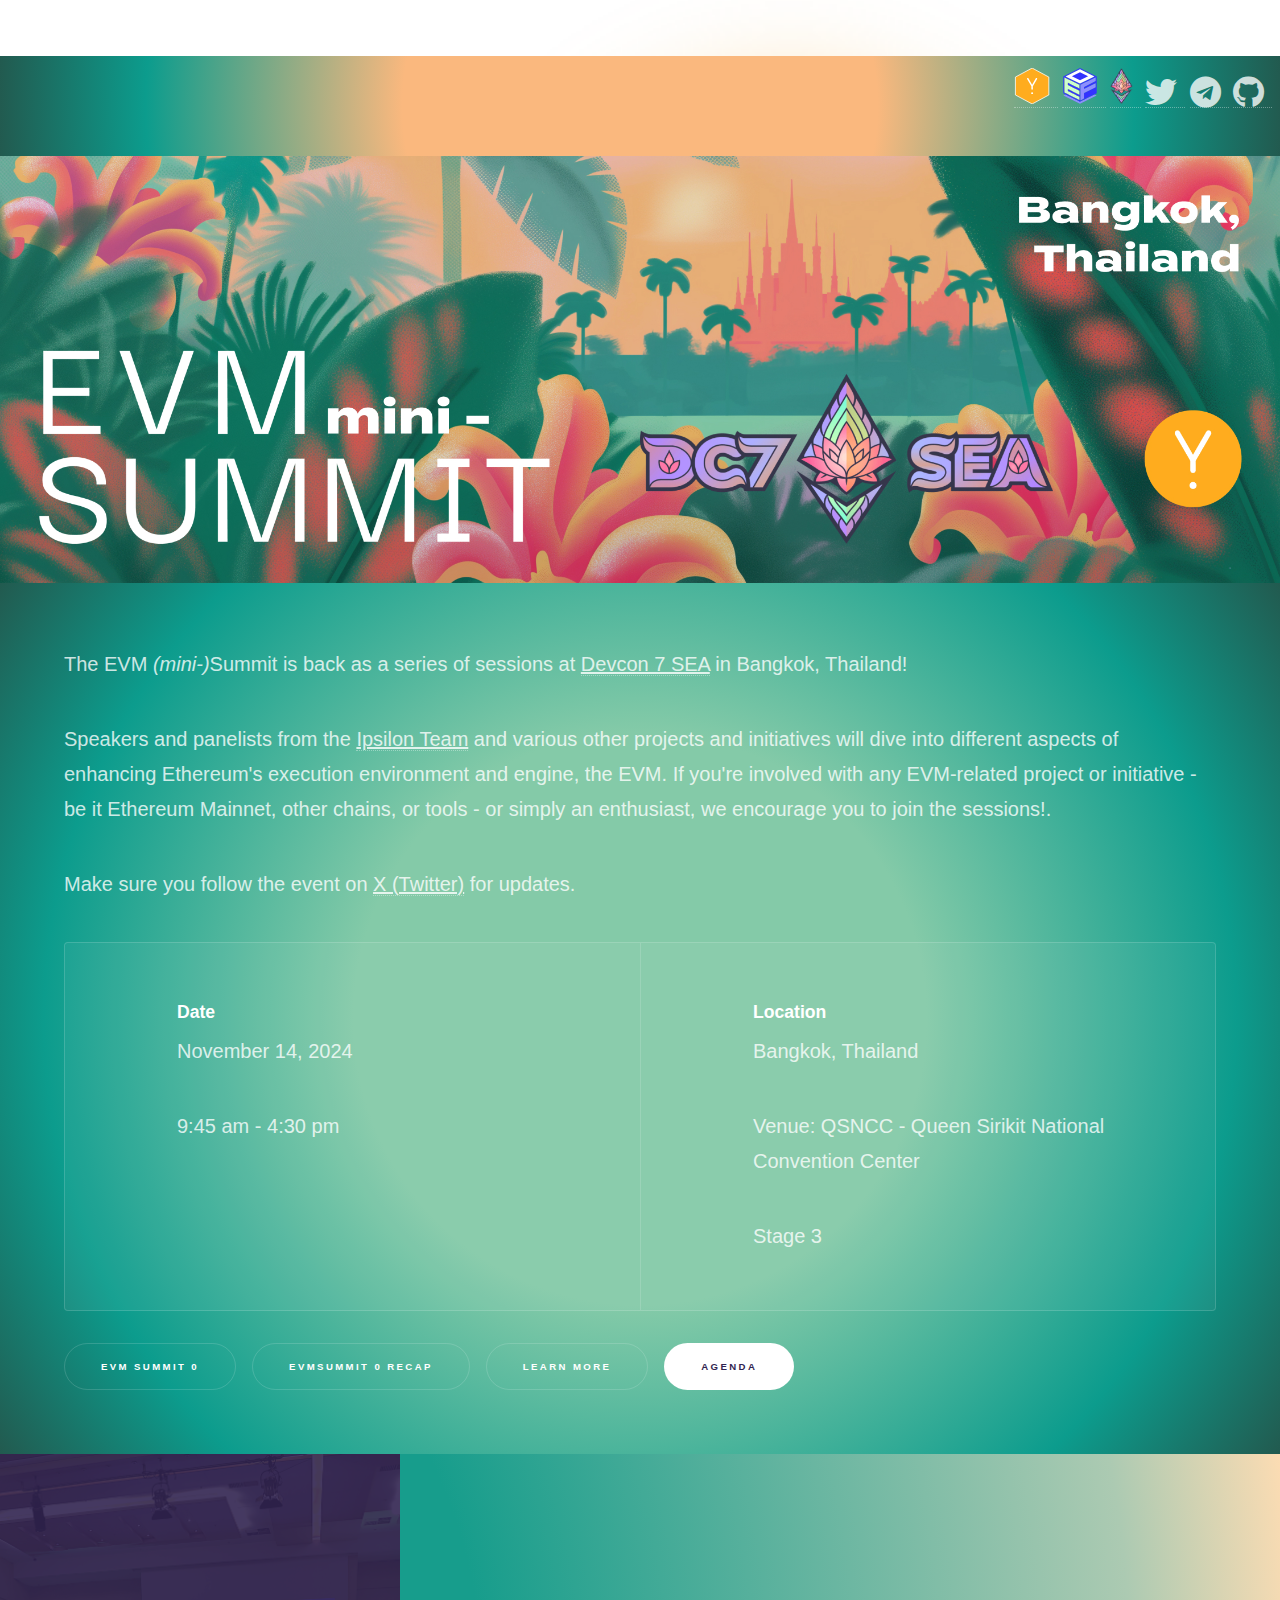
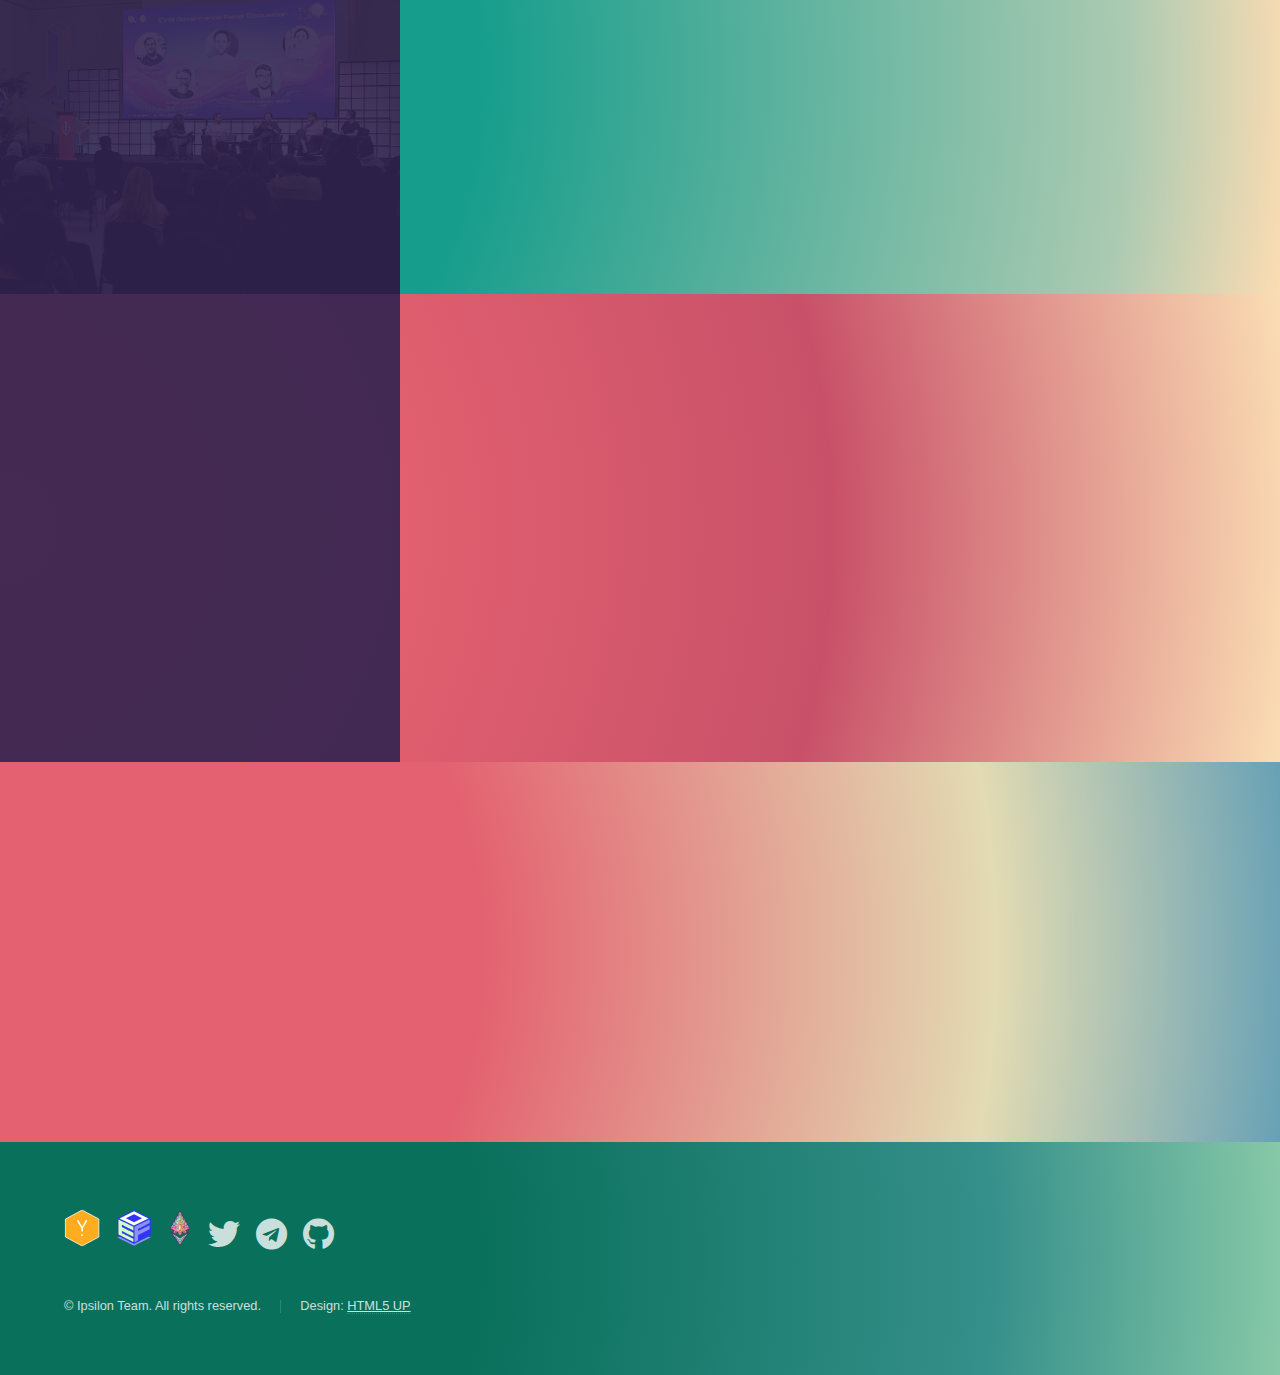
==== commit c66e5ce3: "Update website information, remove unnecessary sections" ====
--- a/index.html
+++ b/index.html
@@ -21,7 +21,7 @@
 				<a href="#mission">Mission</a>
 				<a href="#expect">What to expect at the event</a>
 				<a href="#two">Who are the EVM sessions at Devcon 7 SEA directed to?</a>
-				<a href="#program">Agenda</a>
+				<a href="https://app.devcon.org/schedule?day=Nov%252014&room=Stage%25203">Agenda</a>
 			</div>
 
 			<a href="javascript:void(0);" class="icon" onclick="showMenu()">
@@ -41,7 +41,7 @@
 							<li><a href="#mission">Mission</a></li>
               <li><a href="#expect">What to expect at the event</a></li>
 							<li><a href="#two">Who are the EVM sessions at Devcon 7 SEA directed to?</a></li>
-							<li><a href="#program">Agenda</a></li>
+							<li><a href="#agenda-button">Agenda</a></li>
 						</ul>
 					</nav>
 				</div>
@@ -82,24 +82,28 @@
 
               <p>Make sure you follow the event on <a href="http://twitter.com/evmsummit">X (Twitter)</a> for updates.</p>
 
-              <div class="features">
+              <div class="features" id="agenda-button">
                 <section>
                   <span class="icon regular major fa-calendar"></span>
                   <h3>Date</h3>
-                  <p>TBA (during Devcon 7 SEA)</p>
+                  <p>November 14, 2024</p>
+                  <p>9:45 am - 4:30 pm</p>
                 </section>
                 <section>
                   <span class="icon regular major fa-location">📍 </span>
                   <h3>Location</h3>
-                  <p>Bangkok, Thailand</p><p>Venue: QSNCC - Queen Sirikit National Convention Center</p>
+                  <p>Bangkok, Thailand</p>
+                  <p>Venue: QSNCC - Queen Sirikit National Convention Center</p>
+                  <p>Stage 3</p>
                 </section>
 
               </div>
 
 							<ul class="actions">
-                <li><a href="https://www.notion.so/ipsilon/EVM-Summit-0-Recap-8bffae3588cc42a48bbc9110805407d5" class="button primary scrolly">EVMSummit 0 Recap</a></li>
+                <li><a href="./0" class="button scrolly">EVM Summit 0</a></li>
+                <li><a href="https://www.notion.so/ipsilon/EVM-Summit-0-Recap-8bffae3588cc42a48bbc9110805407d5" class="button scrolly">EVMSummit 0 Recap</a></li>
 								<li><a href="#mission" class="button scrolly">Learn more</a></li>
-                <li><a href="#program" class="button scrolly">Agenda</a></li>
+                <li><a href="https://app.devcon.org/schedule?day=Nov%252014&room=Stage%25203" class="button scrolly primary" >Agenda</a></li>
 							</ul>
 						</div>
 					</section>
@@ -124,8 +128,6 @@
 									<h2>What to expect at the event</h2>
                   <p>This year, the EVM Summit won't be a separate event. Instead, it will be part of Devcon 7 SEA as a continuous EVM-related sessions within a thematic block of the core protocol track. You will need a Devcon ticket to attend the sessions. If you don't have a Devcon ticket, you can apply for a day ticket to attend the EVM sessions ↗️ <a href="https://docs.google.com/forms/d/e/1FAIpQLSfoFggMjhwnvIMRdh0wSZYHYATeBlSTshkgQl3nir1XHBH5XQ/viewform">here</a>.</p>
                   <p>The sessions are designed to be interactive, fostering in-depth discussions and collaborative efforts to address various pain poinrts associated with the EVM. Participants are encouraged to bring up any related topics that might contribute to the collective knowledge and progress of the EVM ecosystem. These comprehensive discussions aim to drive forward the evolution and improvement of the EVM in a holistic manner.</p>
-                  <p>Interested in presenting? ↗️ <a href="https://speak.devcon.org/devcon7-sea/cfp" target="_blank">Apply to speak!</a>.</p>
-                  <p>⚠️ Make sure to select the Core Protocol, or alternatively the Development Experience, or the Security Track, and <b>Make a note "EVM Session" in the Notes (Optional) field</b> if you want your talk to be part of the EVM session block.</p><
 								</div>
 							</div>
 						</section>
@@ -147,13 +149,6 @@
 						</div>
 					</section>
 
-				<!-- Program -->
-					<section id="program" class="wrapper style6 fade-up">
-						<div class="inner">
-							<h1>Agenda</h1>
-              <p>TBD</p>
-						</div>
-					</section>
 
 			</div>
 
